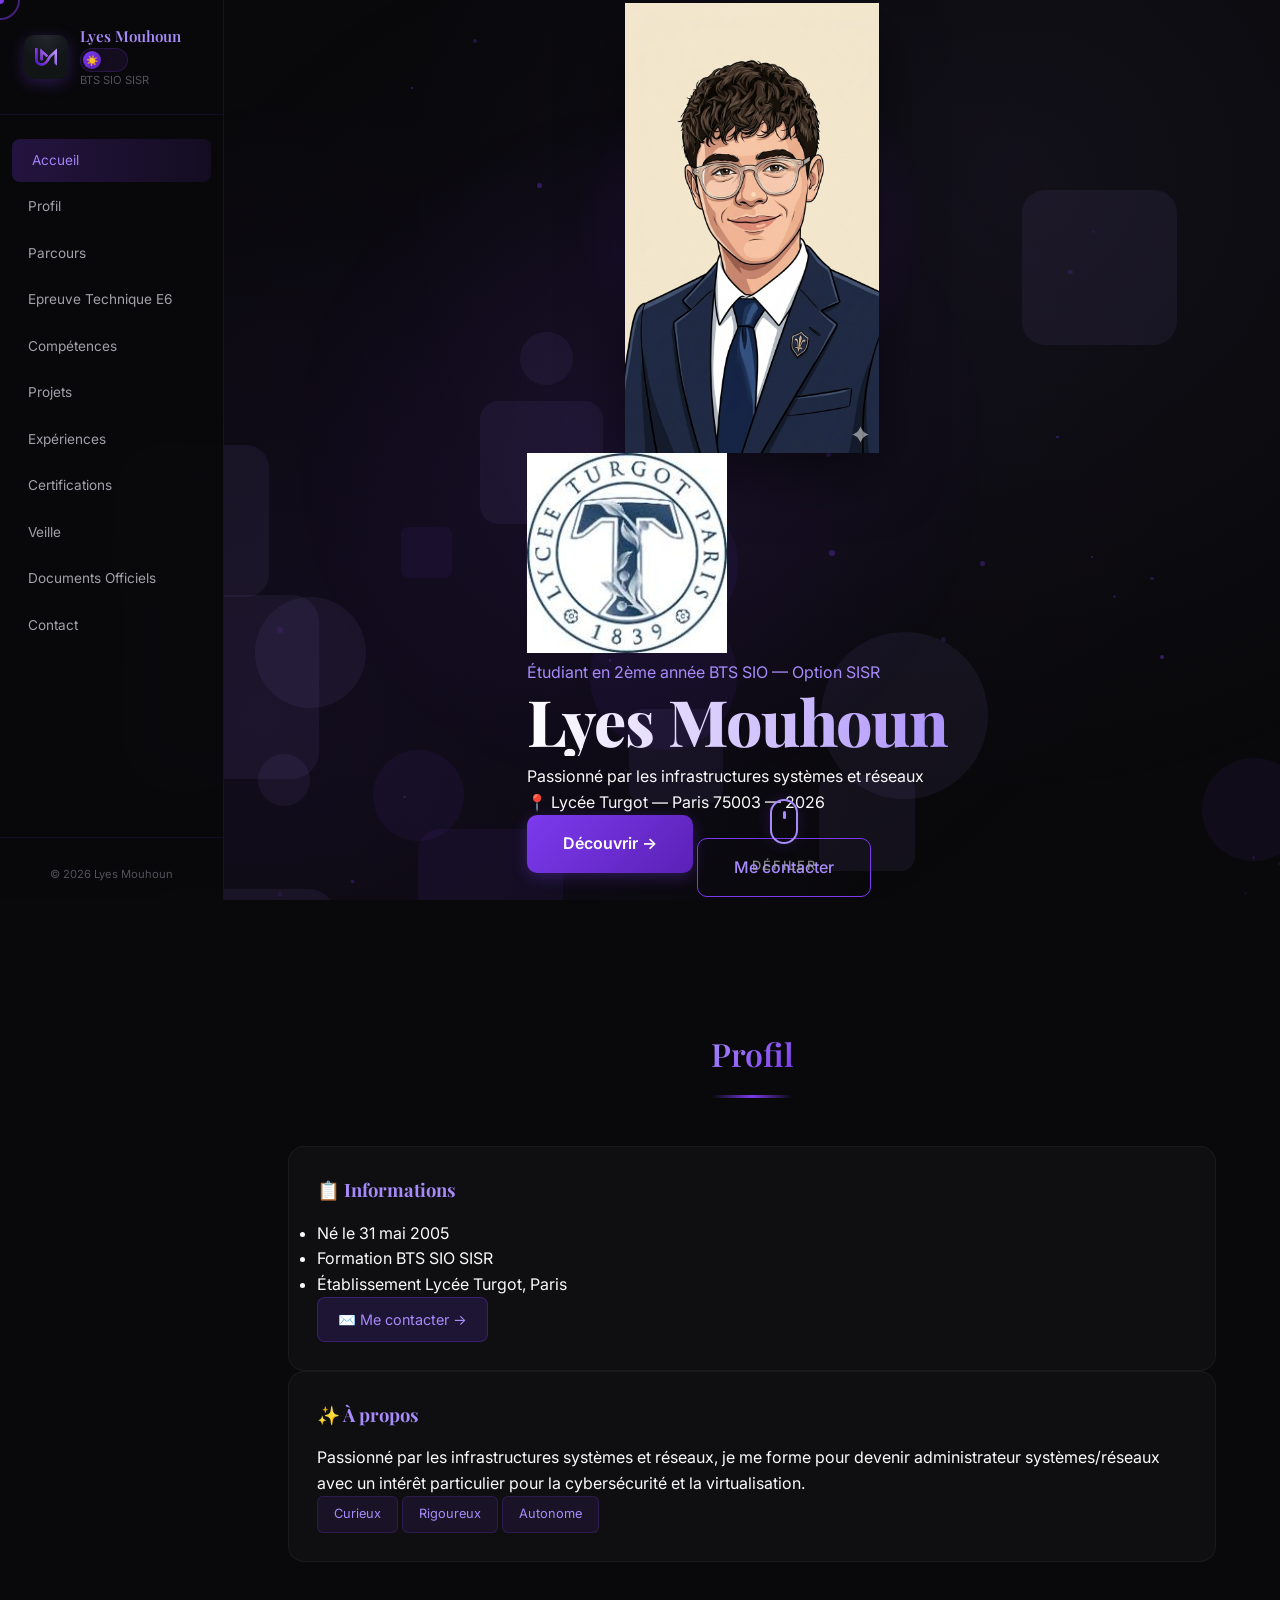
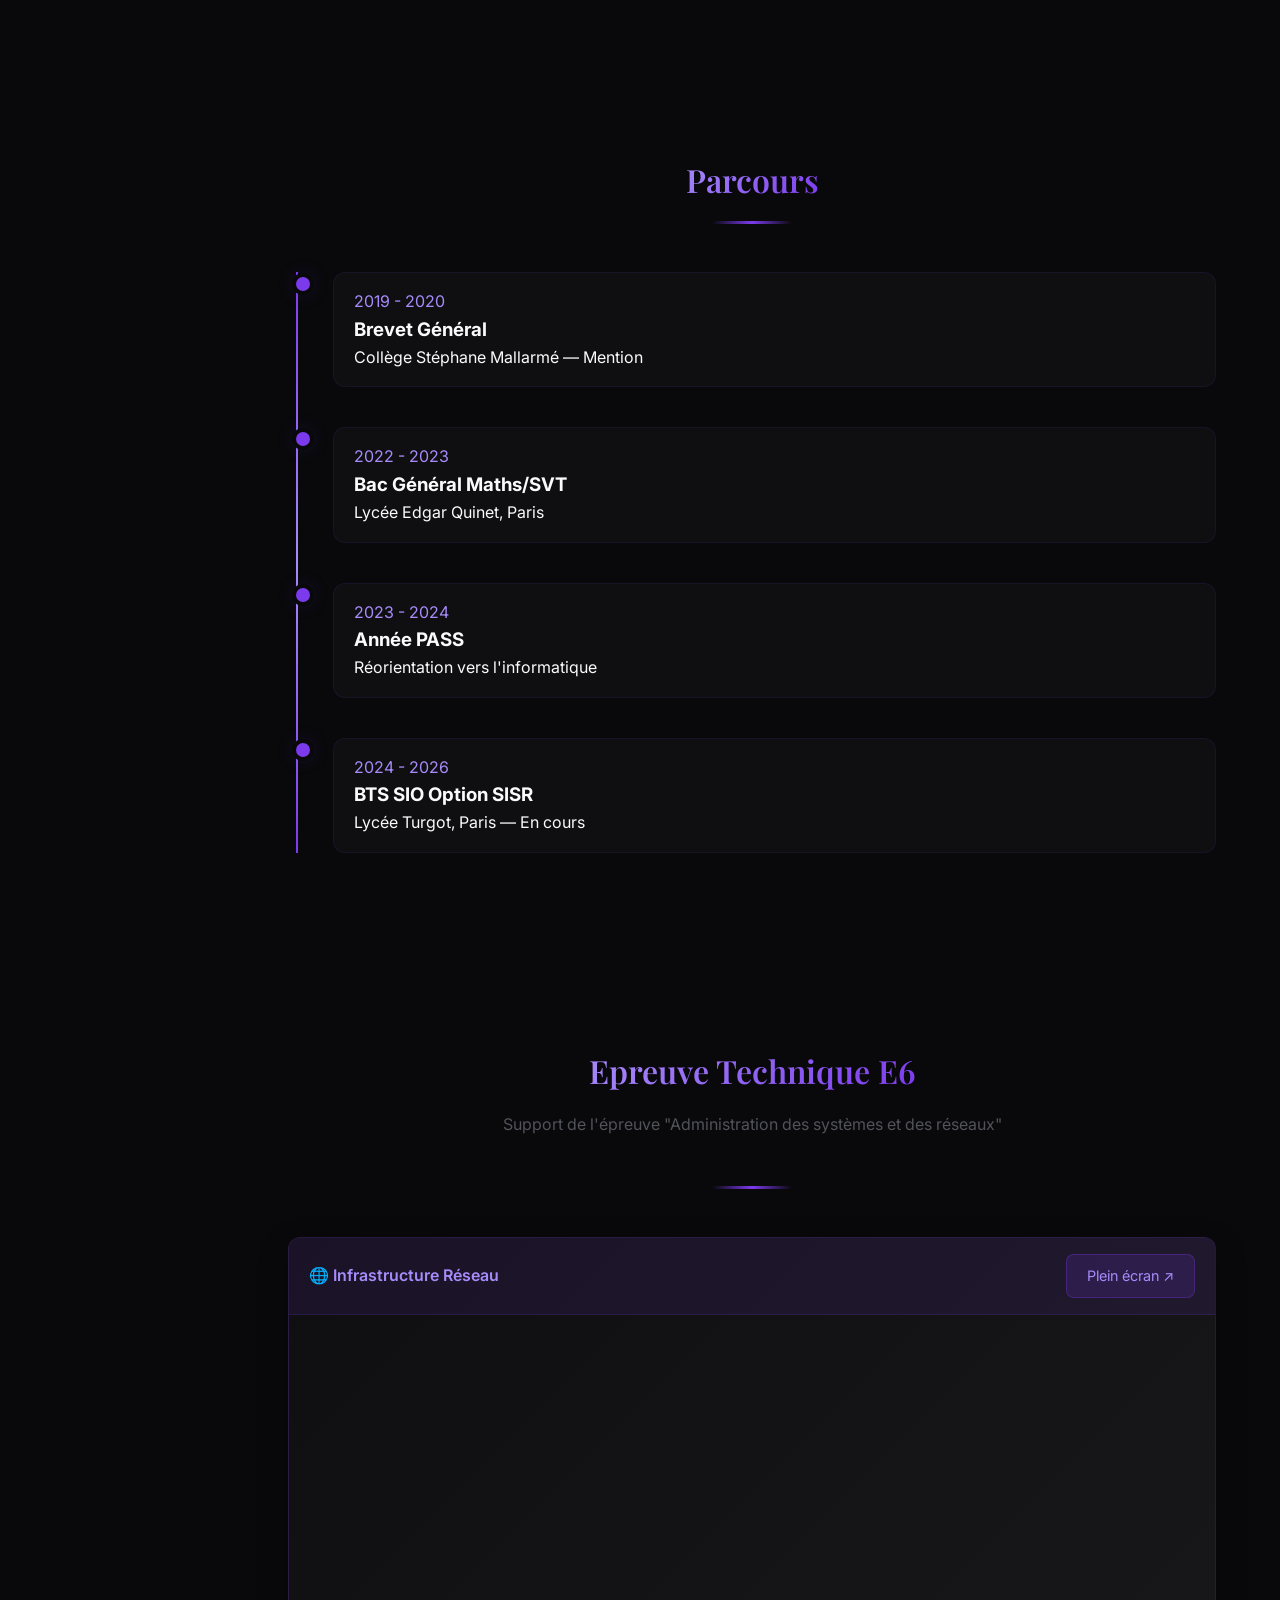
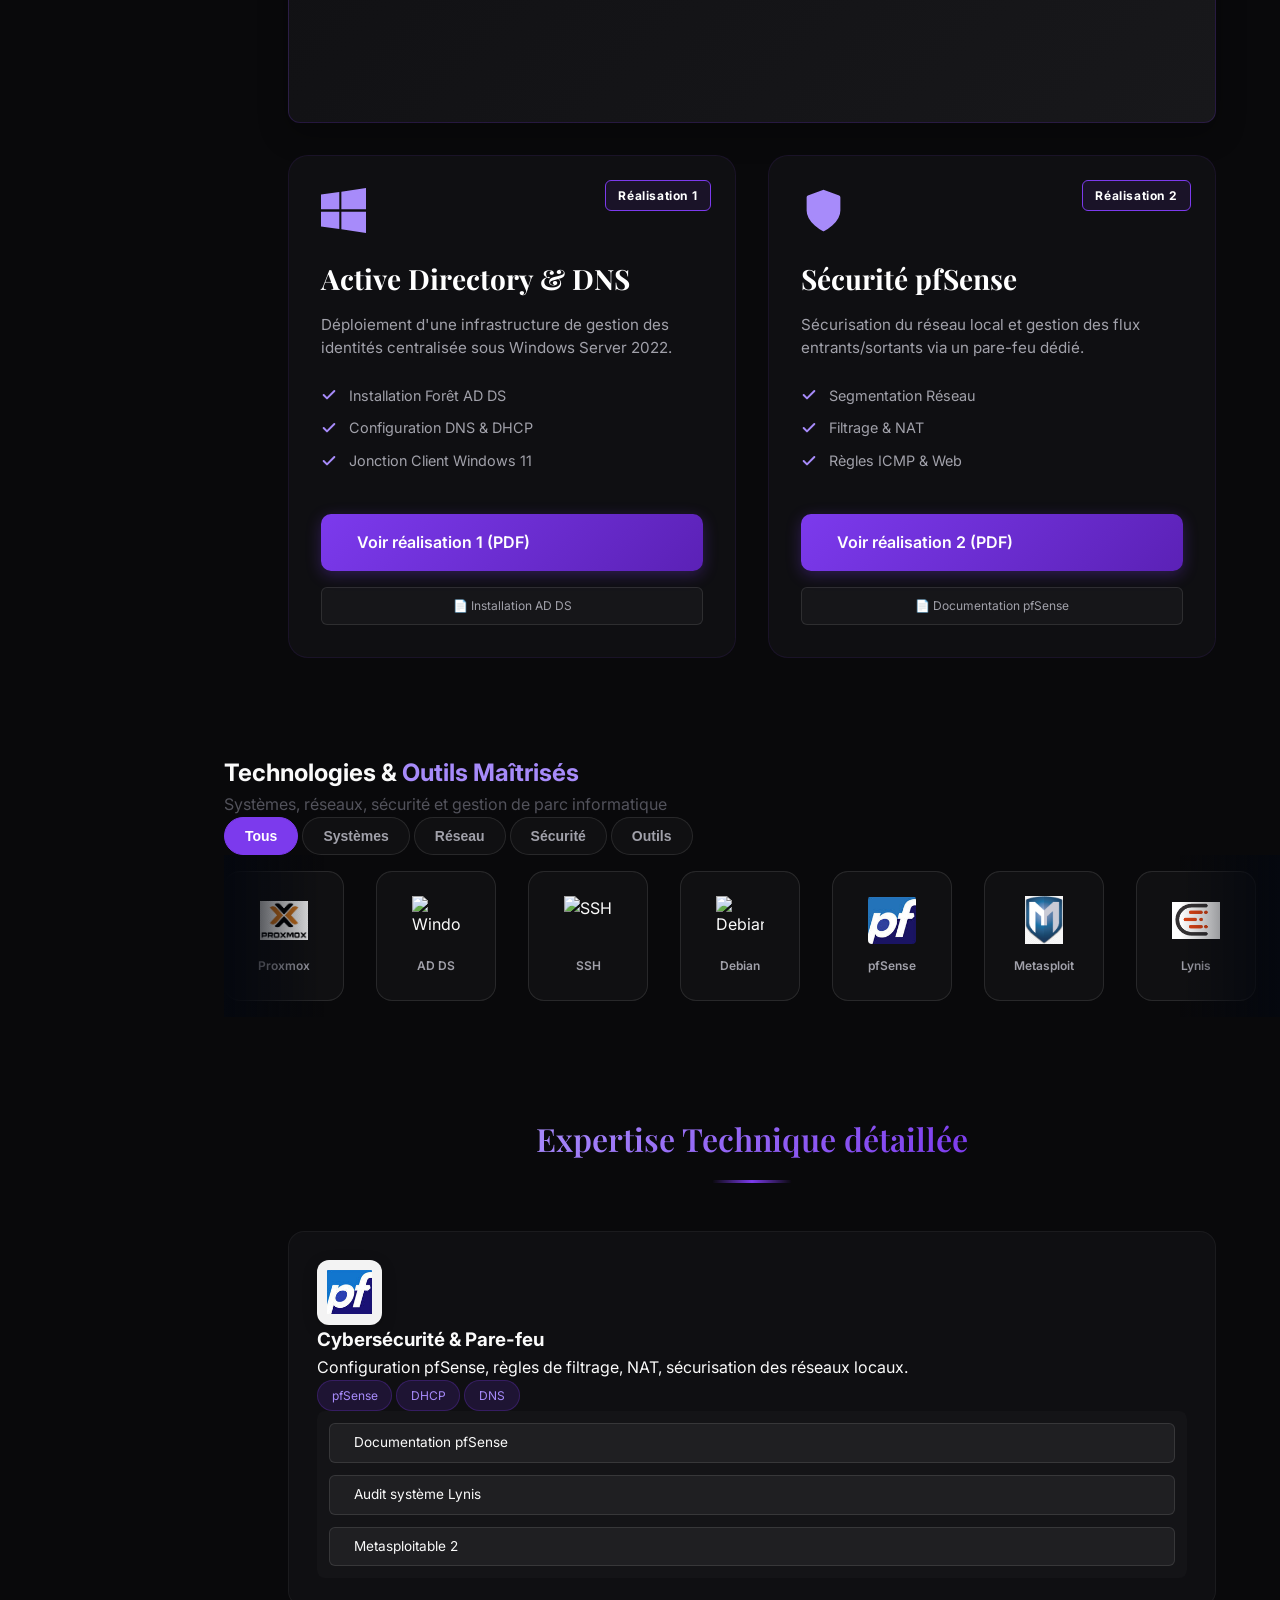
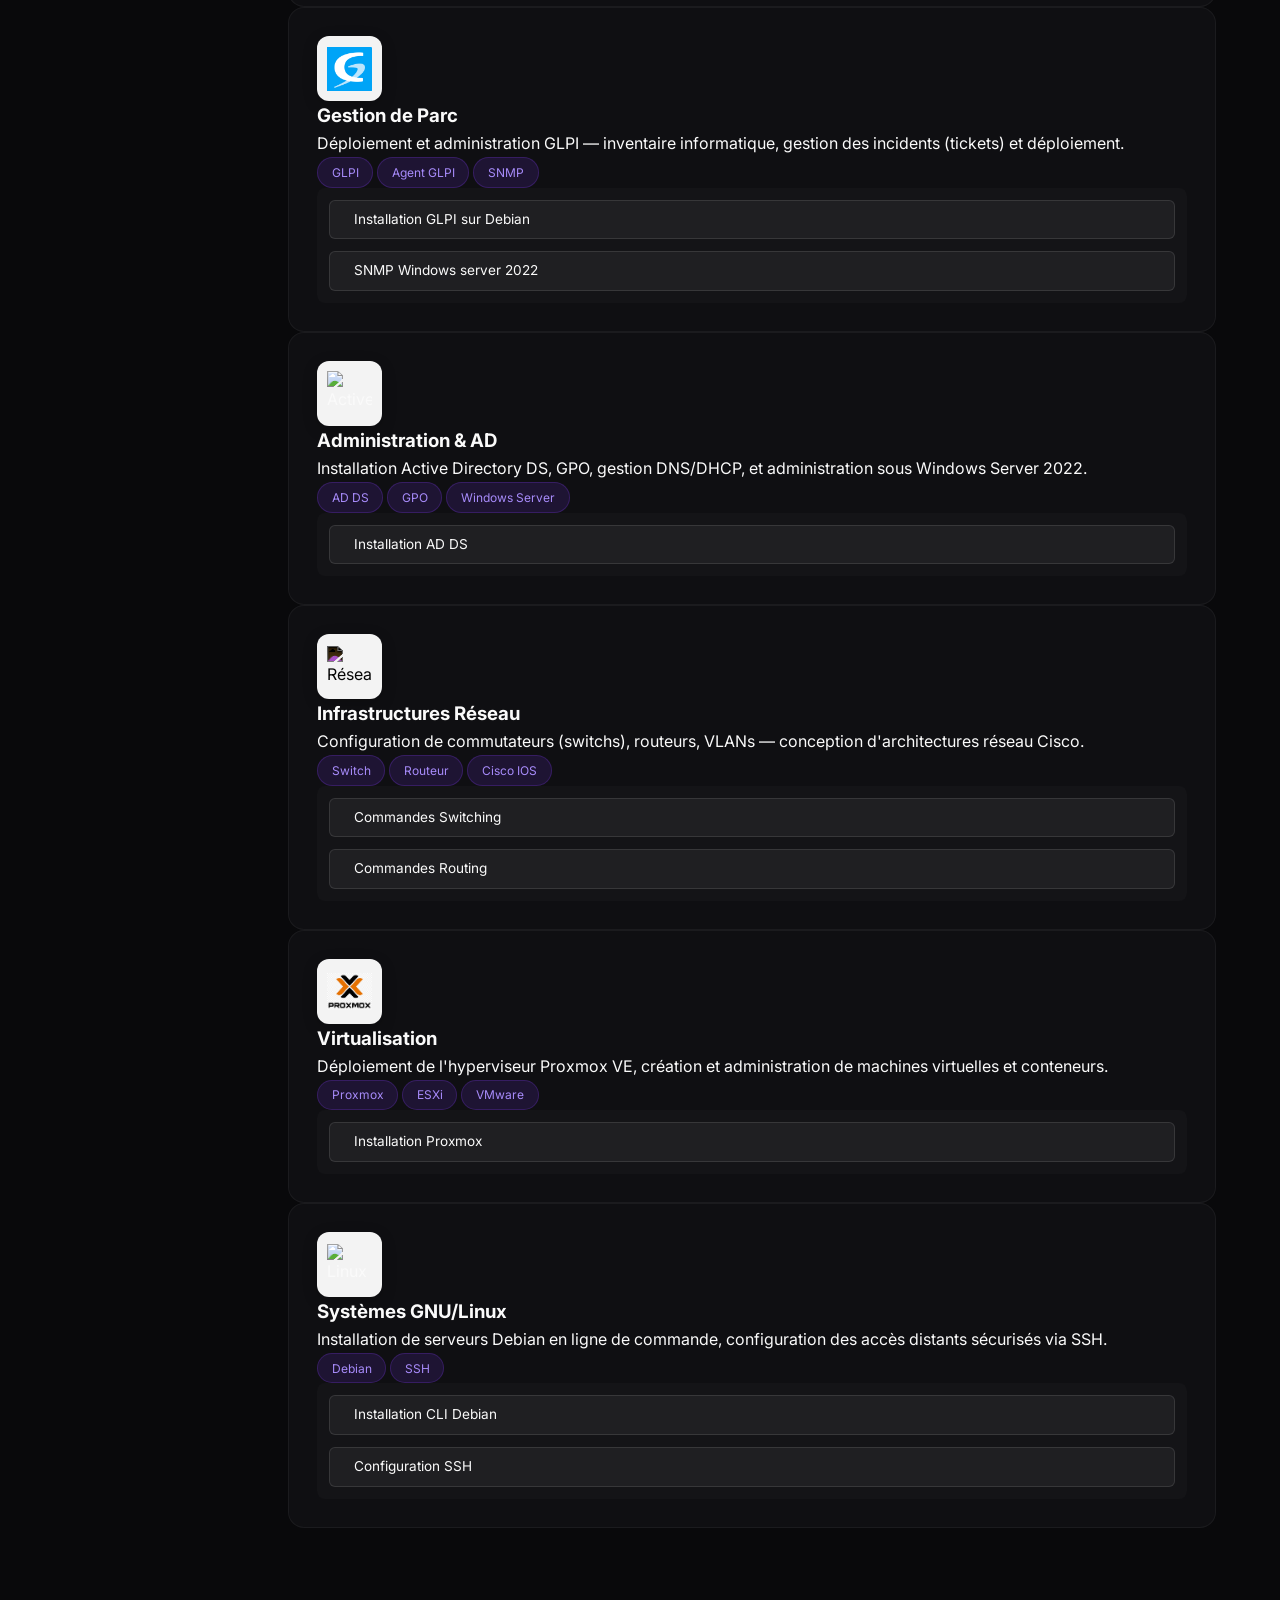
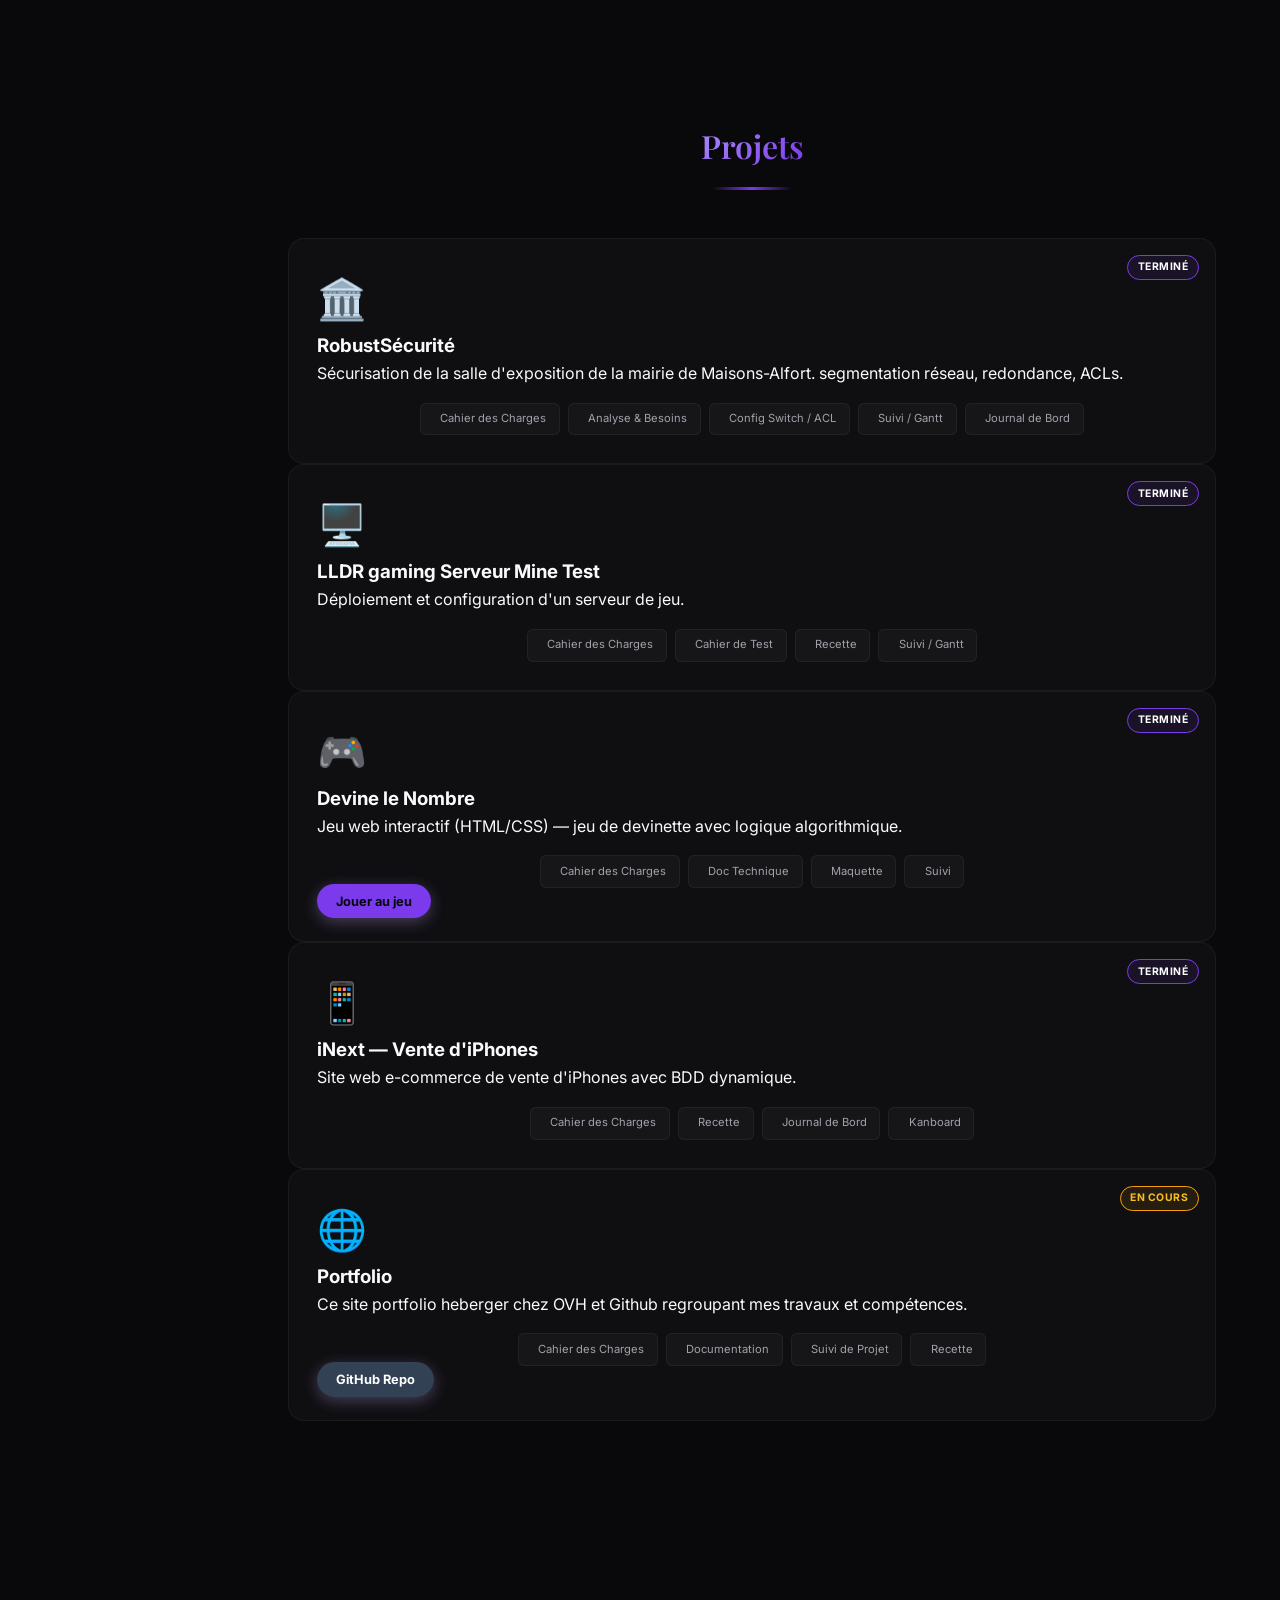
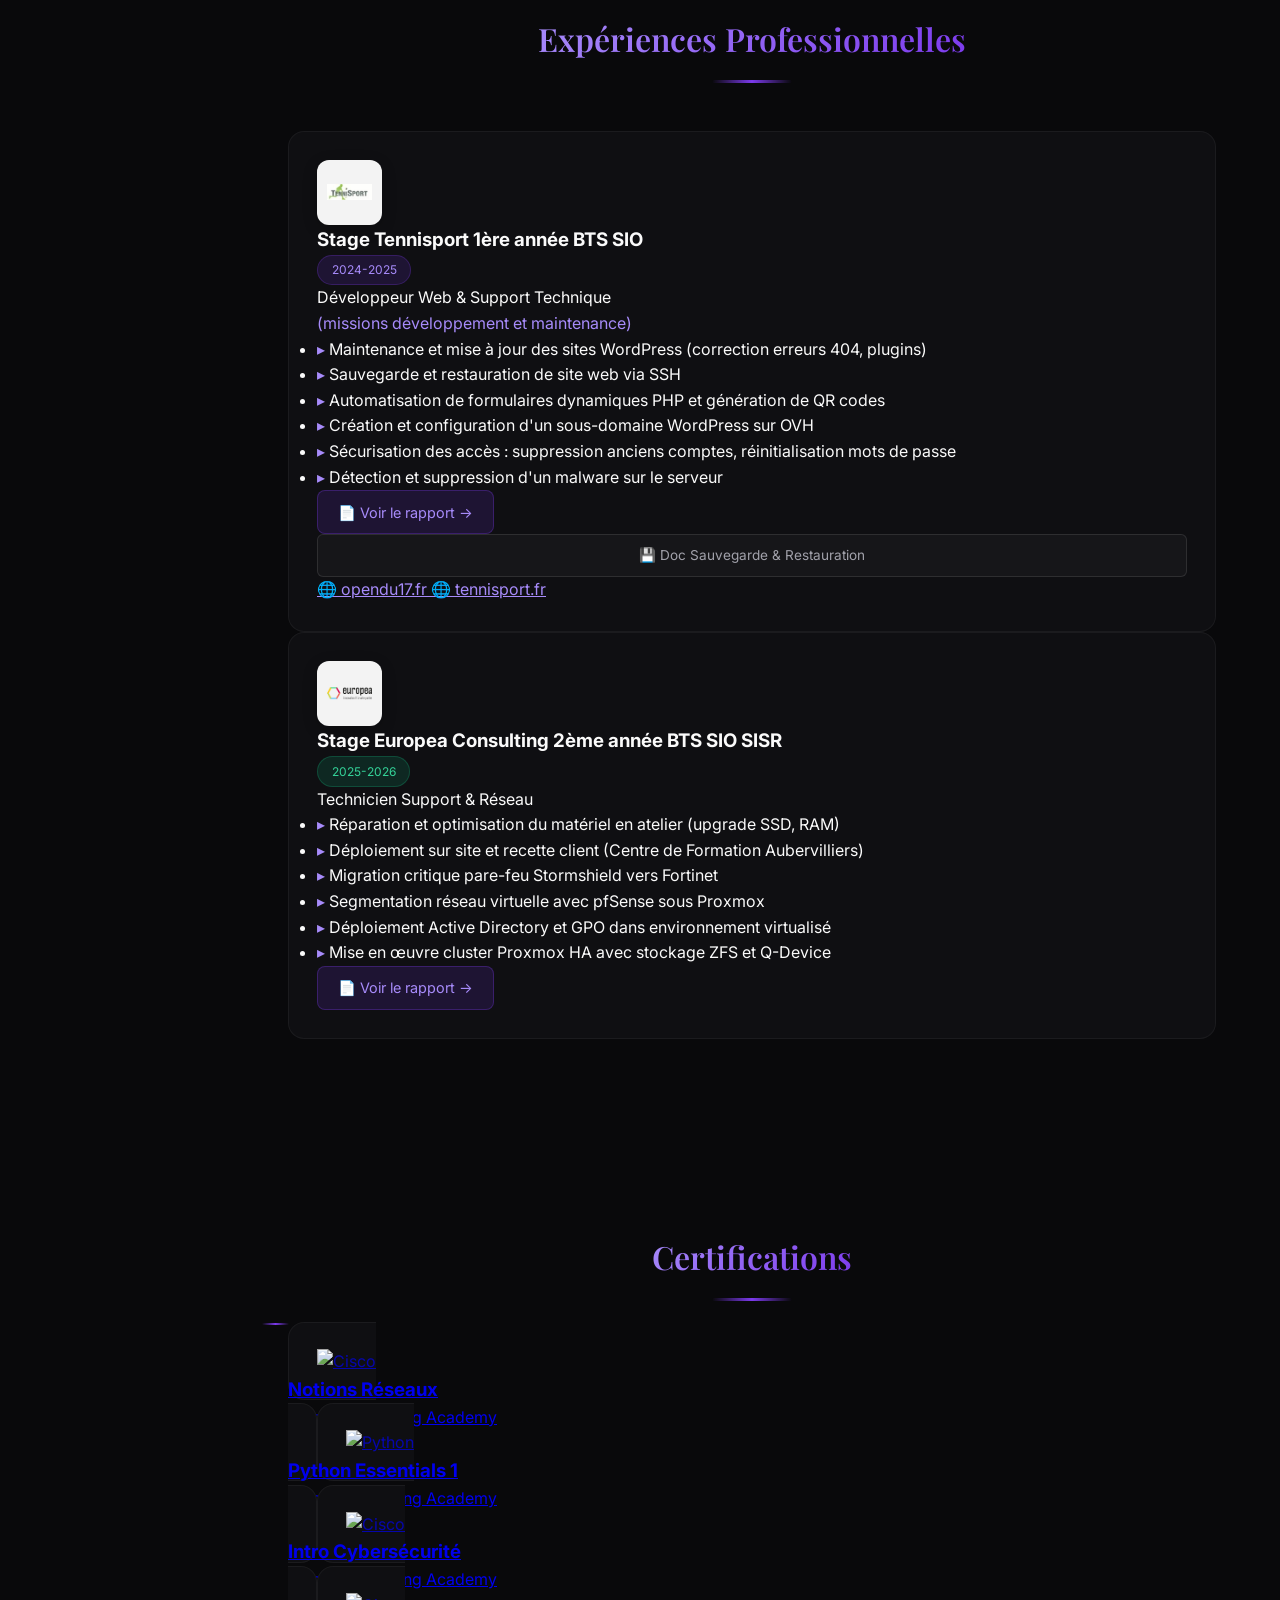
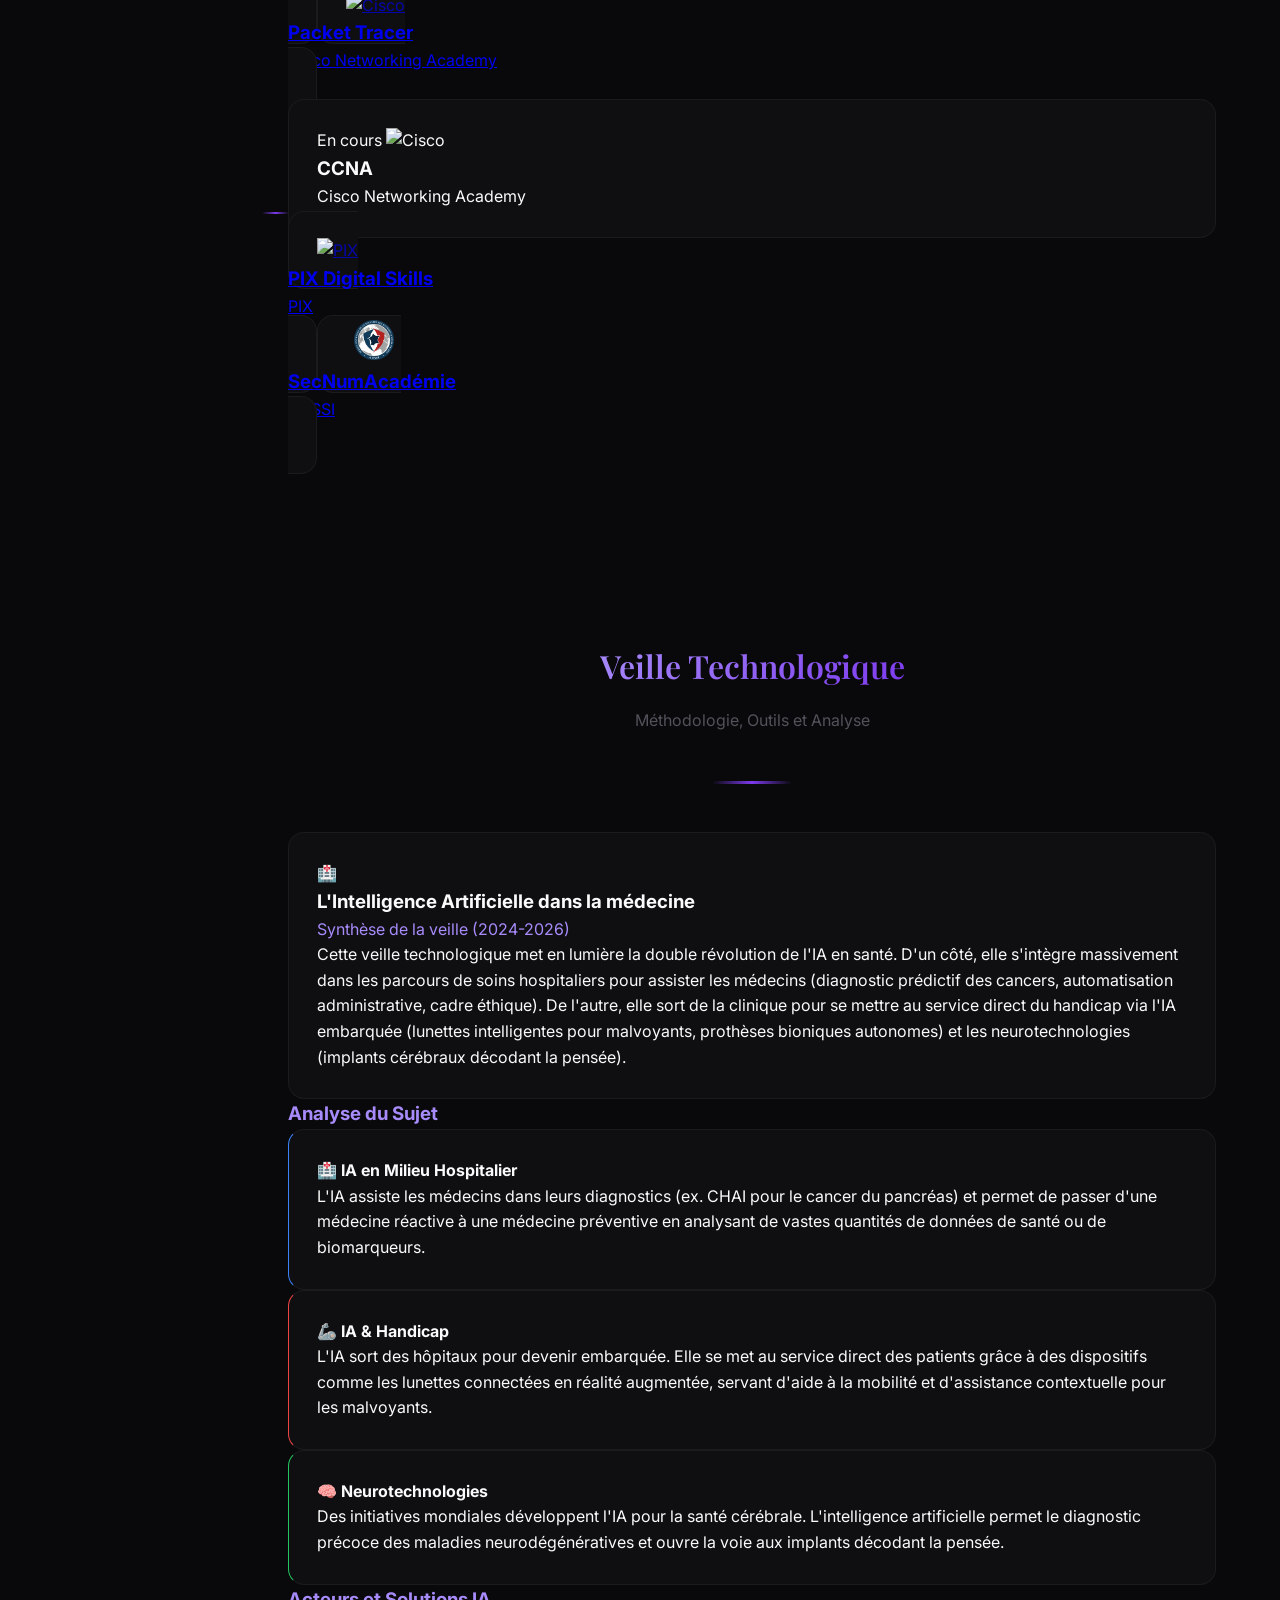
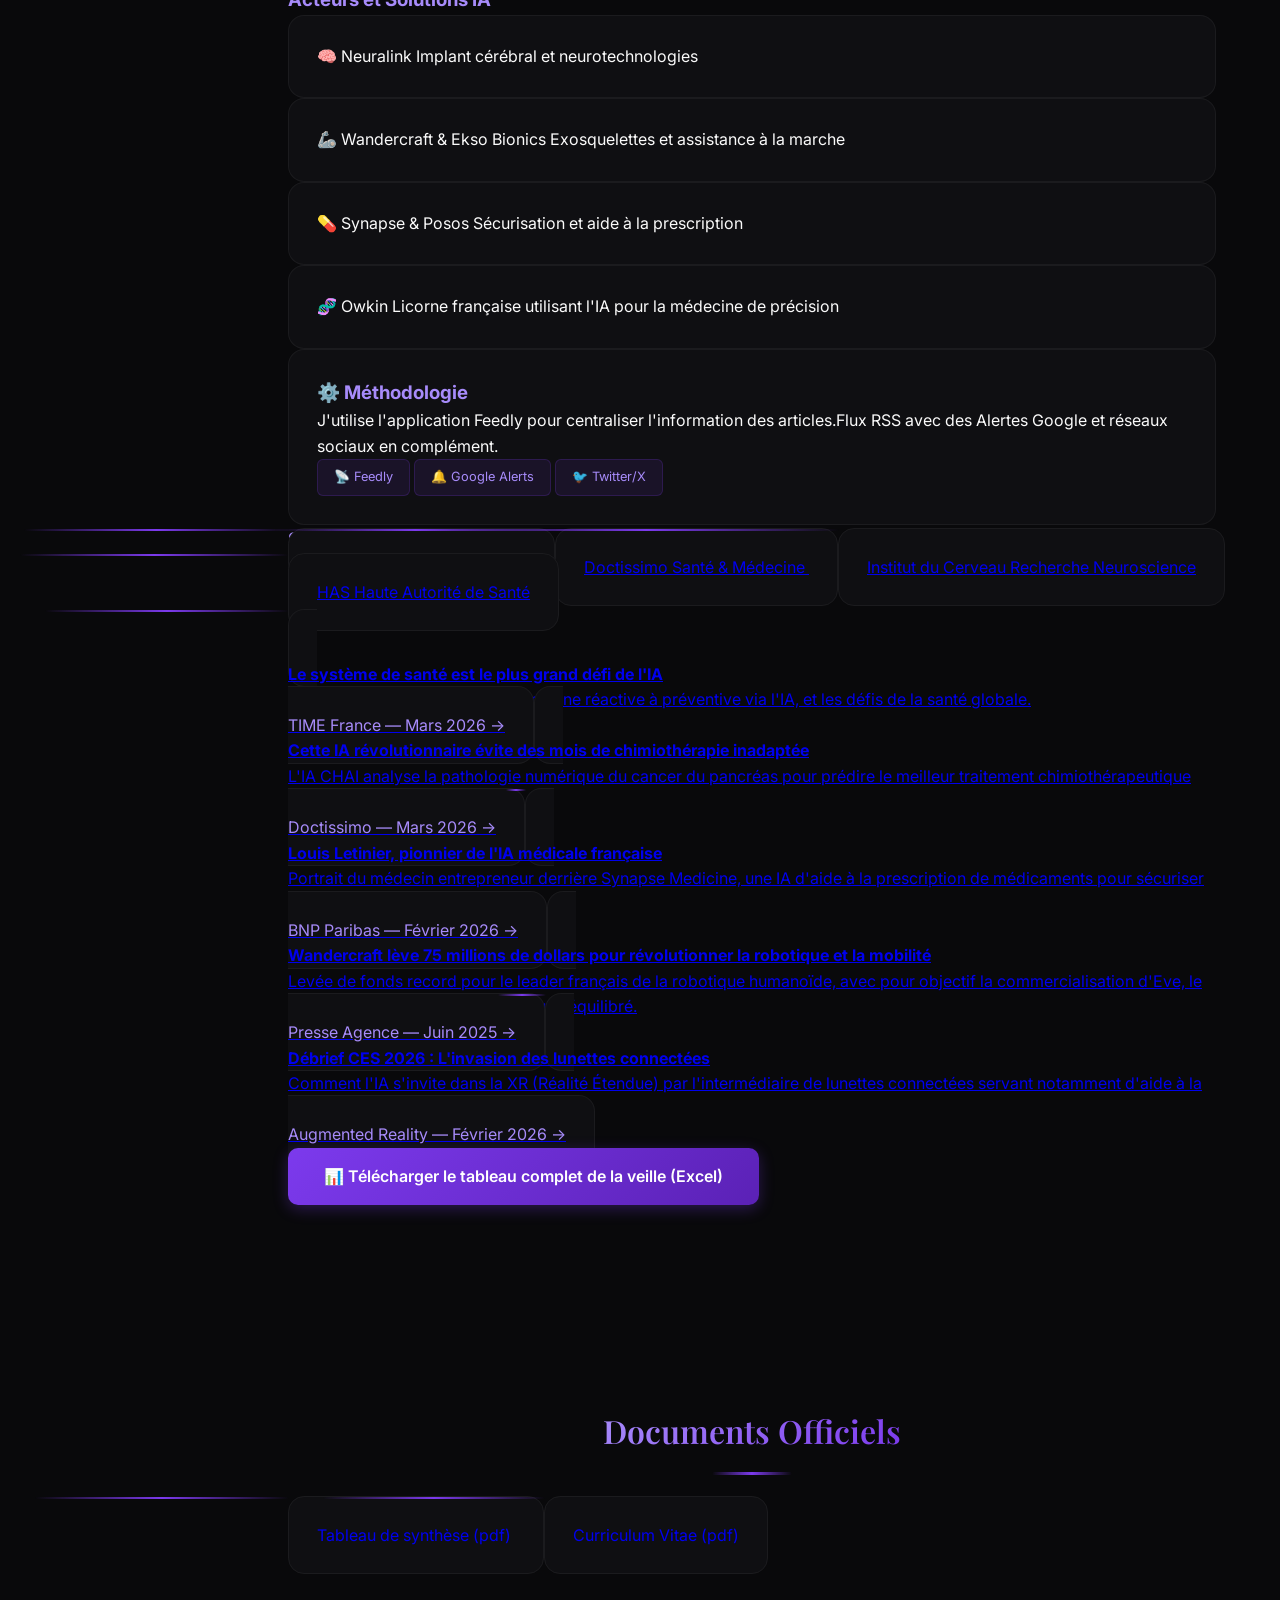
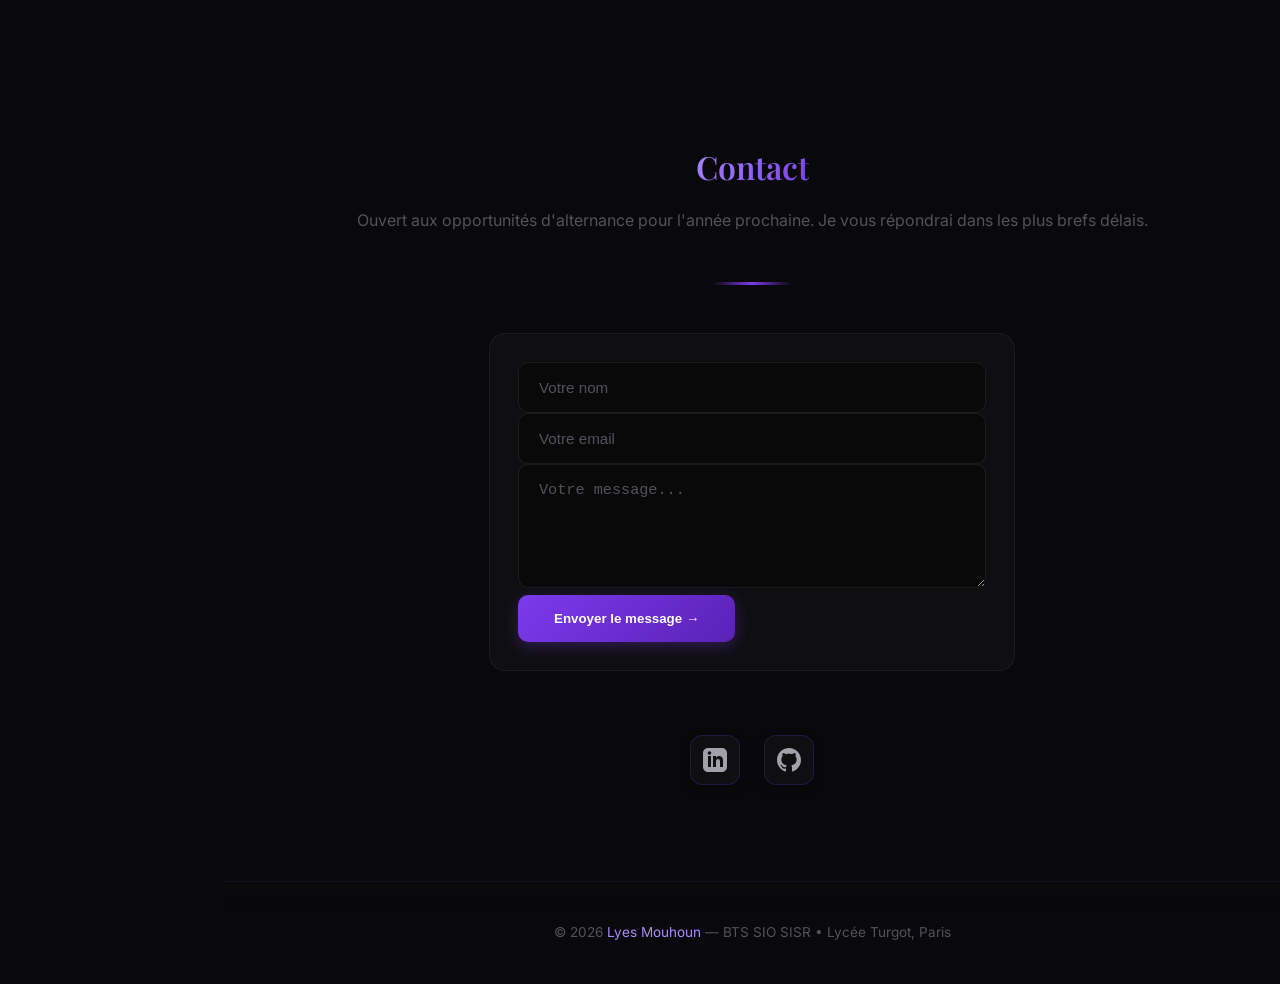
==== index.html @ 15d32968 "Ajout des liens PDF spécifiques (AD DS et pfSense) dans la section E6" ====
<!DOCTYPE html>
<html lang="fr">

<head>
  <meta charset="UTF-8">
  <meta name="viewport" content="width=device-width, initial-scale=1.0">
  <title>Lyes Mouhoun — Portfolio BTS SIO SISR 2026</title>
  <meta name="description" content="Portfolio de Lyes Mouhoun - Étudiant BTS SIO option SISR">
  <link href="https://cdn.jsdelivr.net/npm/tailwindcss@2.2.19/dist/tailwind.min.css" rel="stylesheet">
  <link href="https://unpkg.com/aos@2.3.1/dist/aos.css" rel="stylesheet">
  <link
    href="https://fonts.googleapis.com/css2?family=Playfair+Display:wght@400;500;600;700&family=Inter:wght@300;400;500;600&display=swap"
    rel="stylesheet">
  <link rel="stylesheet" href="style.css?v=3">
</head>

<body class="bg-dark text-gray-200">

  <!-- Background gradient -->
  <div class="bg-grid"></div>

  <!-- Interactive Gaming Canvas Background (Light Mode Only) -->
  <canvas id="gaming-canvas" class="gaming-canvas"></canvas>

  <!-- Parallax Floating Shapes -->
  <div id="parallaxContainer" class="parallax-shapes"></div>

  <!-- Theme Transition Layer -->
  <div id="themeTransition" class="theme-transition-overlay"></div>

  <!-- Custom Cursor & Flashlight -->
  <div class="cursor-dot"></div>
  <div class="cursor-outline"></div>
  <div class="flashlight"></div>

  <!-- Sidebar -->
  <aside class="sidebar">
    <div class="sidebar-header">
      <img src="logo/sidebar_logo_1772817530076.png" alt="LM Logo" class="sidebar-logo-img">
      <div>
        <div class="flex items-center justify-between gap-4 mb-2">
          <p class="sidebar-name">Lyes Mouhoun</p>
          <button id="themeToggle" class="theme-switch" aria-label="Changer de thème">
            <div class="switch-track">
              <div class="switch-knob">
                <span class="icon-sun">☀️</span>
                <span class="icon-moon">🌙</span>
              </div>
            </div>
          </button>
        </div>
        <p class="sidebar-subtitle">BTS SIO SISR</p>
      </div>
    </div>

    <nav class="sidebar-nav">
      <a href="#accueil" class="nav-link">Accueil</a>
      <a href="#profil" class="nav-link">Profil</a>
      <a href="#parcours" class="nav-link">Parcours</a>
      <a href="#e6" class="nav-link">Epreuve Technique E6</a>
      <a href="#competences" class="nav-link">Compétences</a>
      <a href="#projets" class="nav-link">Projets</a>
      <a href="#experiences" class="nav-link">Expériences</a>
      <a href="#certifications" class="nav-link">Certifications</a>
      <a href="#veille" class="nav-link">Veille</a>
      <a href="#documents-officiels" class="nav-link">Documents Officiels</a>
      <a href="#contact" class="nav-link">Contact</a>
    </nav>

    <div class="sidebar-footer">
      <p style="margin-top: 0.75rem;">© 2026 Lyes Mouhoun</p>
    </div>
  </aside>

  <!-- Main Content -->
  <main class="main-content">

    <!-- Accueil -->
    <section id="accueil" class="hero-section">
      <div class="max-w-6xl mx-auto flex flex-col md:flex-row items-center justify-between gap-12 px-6">
        <!-- Left: Image -->
        <div class="hero-image-container order-2 md:order-1" data-aos="fade-right">
          <div class="profile-glow"></div>
          <img src="logo/moi image présentation.png" alt="Lyes Mouhoun" class="profile-img">
        </div>

        <!-- Right: Text Content -->
        <div class="hero-content text-center md:text-left md:flex-1 order-1 md:order-2" data-aos="fade-left">
          <div class="flex items-center justify-center md:justify-start gap-3 mb-6 hero-subtitle">
            <img src="logo/lycéee turgot.jpeg" alt="Logo Lycée Turgot"
              class="h-12 w-12 object-contain rounded-lg shadow-lg">
            <p class="text-accent text-sm tracking-widest font-semibold uppercase">Étudiant en 2ème année BTS SIO —
              Option SISR</p>
          </div>
          <h1 class="hero-title text-5xl md:text-7xl mb-4">Lyes Mouhoun</h1>
          <p class="text-xl md:text-2xl text-gray-400 mb-4 font-light leading-relaxed">Passionné par les infrastructures
            systèmes et réseaux</p>
          <div class="flex items-center justify-center md:justify-start gap-2 text-sm text-gray-500 mb-8">
            <span class="text-xl">📍</span>
            <span>Lycée Turgot — Paris 75003 — 2026</span>
          </div>
          <div class="flex gap-4 justify-center md:justify-start hero-buttons">
            <a href="#profil" class="btn-primary antigravity-glow">Découvrir →</a>
            <a href="#contact" class="btn-secondary antigravity-glow">Me contacter</a>
          </div>
        </div>
      </div>

      <!-- Indicateur de défilement -->
      <div class="scroll-indicator" data-aos="fade-up" data-aos-delay="600">
        <div class="mouse-scroll">
          <div class="mouse-wheel"></div>
        </div>
        <span class="scroll-text">Défiler</span>
      </div>
    </section>



    <!-- Profil -->
    <section id="profil" class="section" data-aos="fade-up">
      <h2 class="section-title"><span>Profil</span></h2>
      <div class="section-divider"></div>
      <div class="max-w-4xl mx-auto grid md:grid-cols-2 gap-6">
        <div class="card card-hover stagger-item">
          <h3 class="card-title">📋 Informations</h3>
          <ul class="space-y-3 text-gray-300">
            <li class="flex justify-between"><span class="text-gray-500">Né le</span> <span>31 mai 2005</span></li>
            <li class="flex justify-between"><span class="text-gray-500">Formation</span> <span>BTS SIO SISR</span></li>
            <li class="flex justify-between"><span class="text-gray-500">Établissement</span> <span>Lycée Turgot,
                Paris</span></li>
          </ul>
          <a href="#contact" class="btn-accent antigravity-glow mt-4 inline-block text-center w-full text-sm">✉️ Me
            contacter →</a>
        </div>
        <div class="card card-hover stagger-item">
          <h3 class="card-title">✨ À propos</h3>
          <p class="text-gray-300 leading-relaxed mb-4">
            Passionné par les infrastructures systèmes et réseaux, je me forme pour devenir administrateur
            systèmes/réseaux avec un intérêt particulier pour la cybersécurité et la virtualisation.
          </p>
          <div class="flex flex-wrap gap-2">
            <span class="tag">Curieux</span>
            <span class="tag">Rigoureux</span>
            <span class="tag">Autonome</span>
          </div>
        </div>
      </div>
    </section>

    <section id="parcours" class="section" data-aos="fade-up">
      <h2 class="section-title"><span>Parcours</span></h2>
      <div class="section-divider"></div>
      <div class="max-w-2xl mx-auto">
        <div class="timeline">
          <div class="timeline-item">
            <div class="timeline-dot"></div>
            <div class="timeline-content">
              <span class="text-accent text-sm font-medium">2019 - 2020</span>
              <h3 class="font-semibold text-white mt-1">Brevet Général</h3>
              <p class="text-gray-500 text-sm">Collège Stéphane Mallarmé — Mention</p>
            </div>
          </div>
          <div class="timeline-item">
            <div class="timeline-dot"></div>
            <div class="timeline-content">
              <span class="text-accent text-sm font-medium">2022 - 2023</span>
              <h3 class="font-semibold text-white mt-1">Bac Général Maths/SVT</h3>
              <p class="text-gray-500 text-sm">Lycée Edgar Quinet, Paris</p>
            </div>
          </div>
          <div class="timeline-item">
            <div class="timeline-dot"></div>
            <div class="timeline-content">
              <span class="text-accent text-sm font-medium">2023 - 2024</span>
              <h3 class="font-semibold text-white mt-1">Année PASS</h3>
              <p class="text-gray-500 text-sm">Réorientation vers l'informatique</p>
            </div>
          </div>
          <div class="timeline-item">
            <div class="timeline-dot"></div>
            <div class="timeline-content">
              <span class="text-accent text-sm font-medium">2024 - 2026</span>
              <h3 class="font-semibold text-white mt-1">BTS SIO Option SISR</h3>
              <p class="text-gray-500 text-sm">Lycée Turgot, Paris — En cours</p>
            </div>
          </div>
        </div>
      </div>
    </section>

    <!-- Epreuve Technique E6 -->
    <section id="e6" class="section" data-aos="fade-up">
      <h2 class="section-title"><span>Epreuve Technique E6</span></h2>
      <p class="section-subtitle">Support de l'épreuve "Administration des systèmes et des réseaux"</p>
      <div class="section-divider"></div>

      <div class="max-w-6xl mx-auto">
        <!-- Infrastructure Réseau - Schéma -->
        <div class="mb-10">
          <div class="pdf-container glow-border">
            <div class="pdf-header">
              <span class="pdf-title">🌐 Infrastructure Réseau</span>
              <a href="pdf/e6/infra_reseau.pdf" target="_blank" class="btn-accent text-xs">Plein écran ↗</a>
            </div>
            <iframe src="pdf/e6/infra_reseau.pdf"></iframe>
          </div>
        </div>

        <div class="e6-grid">
          <!-- Carte 1: Active Directory & DNS -->
          <div class="e6-card glow-border" data-aos="fade-up">
            <div class="realization-badge">Réalisation 1</div>
            <div class="e6-icon">
              <!-- Windows Icon -->
              <svg viewBox="0 0 24 24">
                <path
                  d="M0 3.449L9.75 2.1L9.751 11.332L0 11.332L0 3.449ZM0 12.651L9.75 12.651L9.75 21.9L0 20.551L0 12.651ZM10.865 1.944L24 0V11.332L10.865 11.332V1.944ZM10.865 12.651L24 12.651V24L10.865 22.056V12.651Z" />
              </svg>
            </div>
            <h3 class="e6-card-title">Active Directory & DNS</h3>
            <p class="e6-card-desc">Déploiement d'une infrastructure de gestion des identités centralisée sous Windows
              Server 2022.</p>

            <ul class="check-list">
              <li>
                <svg viewBox="0 0 24 24" fill="none" stroke="currentColor" stroke-width="3" stroke-linecap="round"
                  stroke-linejoin="round">
                  <polyline points="20 6 9 17 4 12"></polyline>
                </svg>
                Installation Forêt AD DS
              </li>
              <li>
                <svg viewBox="0 0 24 24" fill="none" stroke="currentColor" stroke-width="3" stroke-linecap="round"
                  stroke-linejoin="round">
                  <polyline points="20 6 9 17 4 12"></polyline>
                </svg>
                Configuration DNS & DHCP
              </li>
              <li>
                <svg viewBox="0 0 24 24" fill="none" stroke="currentColor" stroke-width="3" stroke-linecap="round"
                  stroke-linejoin="round">
                  <polyline points="20 6 9 17 4 12"></polyline>
                </svg>
                Jonction Client Windows 11
              </li>
            </ul>

            <div class="e6-card-footer flex flex-col gap-2">
              <a href="pdf/e6/situation_pro_1.pdf" target="_blank" class="btn-primary w-full text-center">Voir réalisation 1 (PDF)</a>
              <a href="pdf/doc_technique/Documentation-Installation Active Directory (AD DS) Windows Server 2022.pdf" target="_blank" class="btn-doc w-full text-center text-xs">📄 Installation AD DS</a>
            </div>
          </div>

          <!-- Carte 2: Sécurité pfSense -->
          <div class="e6-card glow-border" data-aos="fade-up" data-aos-delay="200">
            <div class="realization-badge">Réalisation 2</div>
            <div class="e6-icon">
              <!-- Shield Icon -->
              <svg viewBox="0 0 24 24" fill="none" stroke="currentColor" stroke-width="2" stroke-linecap="round"
                stroke-linejoin="round">
                <path d="M12 22s8-4 8-10V5l-8-3-8 3v7c0 6 8 10 8 10z"></path>
              </svg>
            </div>
            <h3 class="e6-card-title">Sécurité pfSense</h3>
            <p class="e6-card-desc">Sécurisation du réseau local et gestion des flux entrants/sortants via un pare-feu
              dédié.</p>

            <ul class="check-list">
              <li>
                <svg viewBox="0 0 24 24" fill="none" stroke="currentColor" stroke-width="3" stroke-linecap="round"
                  stroke-linejoin="round">
                  <polyline points="20 6 9 17 4 12"></polyline>
                </svg>
                Segmentation Réseau
              </li>
              <li>
                <svg viewBox="0 0 24 24" fill="none" stroke="currentColor" stroke-width="3" stroke-linecap="round"
                  stroke-linejoin="round">
                  <polyline points="20 6 9 17 4 12"></polyline>
                </svg>
                Filtrage & NAT
              </li>
              <li>
                <svg viewBox="0 0 24 24" fill="none" stroke="currentColor" stroke-width="3" stroke-linecap="round"
                  stroke-linejoin="round">
                  <polyline points="20 6 9 17 4 12"></polyline>
                </svg>
                Règles ICMP & Web
              </li>
            </ul>

            <div class="e6-card-footer flex flex-col gap-2">
              <a href="pdf/e6/situation_pro_2.pdf" target="_blank" class="btn-primary w-full text-center">Voir réalisation 2 (PDF)</a>
              <a href="pdf/doc_technique/pfsense.pdf" target="_blank" class="btn-doc w-full text-center text-xs">📄 Documentation pfSense</a>
            </div>
          </div>
        </div>
      </div>
    </section>

    <!-- TECHNOLOGIES MAÎTRISÉES -->
    <section id="technologies" class="py-16 bg-black/30">
      <div class="container mx-auto px-6">
        <div class="text-center mb-8" data-aos="fade-up">
          <h2 class="text-3xl font-bold mb-2">Technologies & <span class="text-accent">Outils Maîtrisés</span></h2>
          <p class="text-muted text-sm" style="color: var(--text-muted);">Systèmes, réseaux, sécurité et gestion de parc
            informatique</p>
        </div>

        <!-- Boutons de filtre -->
        <div class="flex flex-wrap justify-center gap-3 mb-10" data-aos="fade-up">
          <button onclick="filterTech('all')" class="tech-filter active" data-filter="all">
            <i class="fas fa-th-large mr-2"></i>Tous
          </button>
          <button onclick="filterTech('système')" class="tech-filter" data-filter="système">
            <i class="fas fa-server mr-2"></i>Systèmes
          </button>
          <button onclick="filterTech('réseau')" class="tech-filter" data-filter="réseau">
            <i class="fas fa-network-wired mr-2"></i>Réseau
          </button>
          <button onclick="filterTech('sécurité')" class="tech-filter" data-filter="sécurité">
            <i class="fas fa-shield-alt mr-2"></i>Sécurité
          </button>
          <button onclick="filterTech('outil')" class="tech-filter" data-filter="outil">
            <i class="fas fa-tools mr-2"></i>Outils
          </button>
        </div>

        <div class="tech-slider" data-aos="fade-up">
          <div class="tech-track">
            <!-- Set 1 -->
            <div class="tech-icon" data-category="système">
              <img src="logo/logo proxmox.png" alt="Proxmox">
              <span>Proxmox</span>
            </div>
            <div class="tech-icon" data-category="système">
              <img src="https://cdn.jsdelivr.net/gh/devicons/devicon/icons/windows8/windows8-original.svg"
                alt="Windows">
              <span>AD DS</span>
            </div>
            <div class="tech-icon" data-category="outil">
              <img src="https://cdn.jsdelivr.net/gh/devicons/devicon/icons/ssh/ssh-original.svg" alt="SSH">
              <span>SSH</span>
            </div>
            <div class="tech-icon" data-category="système">
              <img src="https://cdn.jsdelivr.net/gh/devicons/devicon/icons/debian/debian-original.svg" alt="Debian">
              <span>Debian</span>
            </div>
            <div class="tech-icon" data-category="sécurité">
              <img src="logo/pfsense logo.png" alt="pfSense"
                style="width: 48px; height: 48px; object-fit: contain; border-radius: 4px;">
              <span>pfSense</span>
            </div>
            <div class="tech-icon" data-category="outil sécurité">
              <img src="logo/metasploit 2 logo.png" alt="Metasploit" style="object-fit: contain;">
              <span>Metasploit</span>
            </div>
            <div class="tech-icon" data-category="sécurité">
              <img src="logo/logo lynis.png" alt="Lynis" style="object-fit: contain;">
              <span>Lynis</span>
            </div>
            <div class="tech-icon" data-category="outil">
              <img src="logo/logo glpi.png" alt="GLPI" style="object-fit: contain;">
              <span>GLPI</span>
            </div>
            <div class="tech-icon" data-category="réseau">
              <img src="logo/logo cisco.png" alt="Cisco Switching" style="object-fit: contain;">
              <span>Cisco Switching</span>
            </div>
            <div class="tech-icon" data-category="réseau">
              <img src="logo/logo cisco.png" alt="Cisco Routing" style="object-fit: contain;">
              <span>Cisco Routing</span>
            </div>
            <div class="tech-icon" data-category="outil">
              <img src="https://cdn.jsdelivr.net/gh/devicons/devicon/icons/git/git-original.svg" alt="Git">
              <span>Git</span>
            </div>
            <div class="tech-icon" data-category="outil">
              <img src="https://cdn.jsdelivr.net/gh/devicons/devicon/icons/vscode/vscode-original.svg" alt="VS Code">
              <span>VS Code</span>
            </div>
            <div class="tech-icon" data-category="système">
              <img src="https://upload.wikimedia.org/wikipedia/commons/9/9a/Vmware.svg" alt="VMware">
              <span>VMware</span>
            </div>
            <div class="tech-icon" data-category="système">
              <img src="logo/logo proxmox.png" alt="ESXi" style="filter: grayscale(100%);">
              <span>ESXi</span>
            </div>
            <div class="tech-icon" data-category="système">
              <img src="https://cdn.jsdelivr.net/gh/devicons/devicon/icons/oracle/oracle-original.svg" alt="VirtualBox">
              <span>VirtualBox</span>
            </div>
            <div class="tech-icon" data-category="réseau">
              <img src="https://cdn.jsdelivr.net/gh/devicons/devicon@latest/icons/wireshark/wireshark-original.svg"
                alt="Wireshark">
              <span>Wireshark</span>
            </div>
            <div class="tech-icon" data-category="système">
              <img src="https://cdn.jsdelivr.net/gh/devicons/devicon/icons/ubuntu/ubuntu-plain.svg" alt="Ubuntu">
              <span>Ubuntu</span>
            </div>
            <div class="tech-icon" data-category="outil">
              <img src="https://cdn.jsdelivr.net/gh/devicons/devicon/icons/powershell/powershell-original.svg"
                alt="PowerShell">
              <span>PowerShell</span>
            </div>
            <div class="tech-icon" data-category="réseau">
              <img src="https://cdn.jsdelivr.net/gh/devicons/devicon/icons/apache/apache-original.svg" alt="Apache">
              <span>Apache</span>
            </div>
            <div class="tech-icon" data-category="outil">
              <img src="https://cdn.jsdelivr.net/gh/devicons/devicon/icons/mysql/mysql-original.svg" alt="MySQL"
                style="width: 48px; height: 48px;">
              <span>MySQL</span>
            </div>

            <!-- Set 2 -->
            <div class="tech-icon" data-category="système">
              <img src="logo/logo proxmox.png" alt="Proxmox">
              <span>Proxmox</span>
            </div>
            <div class="tech-icon" data-category="système">
              <img src="https://cdn.jsdelivr.net/gh/devicons/devicon/icons/windows8/windows8-original.svg"
                alt="Windows">
              <span>AD DS</span>
            </div>
            <div class="tech-icon" data-category="outil">
              <img src="https://cdn.jsdelivr.net/gh/devicons/devicon/icons/ssh/ssh-original.svg" alt="SSH">
              <span>SSH</span>
            </div>
            <div class="tech-icon" data-category="système">
              <img src="https://cdn.jsdelivr.net/gh/devicons/devicon/icons/debian/debian-original.svg" alt="Debian">
              <span>Debian</span>
            </div>
            <div class="tech-icon" data-category="sécurité">
              <img src="logo/pfsense logo.png" alt="pfSense"
                style="width: 48px; height: 48px; object-fit: contain; border-radius: 4px;">
              <span>pfSense</span>
            </div>
            <div class="tech-icon" data-category="outil sécurité">
              <img src="logo/metasploit 2 logo.png" alt="Metasploit" style="object-fit: contain;">
              <span>Metasploit</span>
            </div>
            <div class="tech-icon" data-category="sécurité">
              <img src="logo/logo lynis.png" alt="Lynis" style="object-fit: contain;">
              <span>Lynis</span>
            </div>
            <div class="tech-icon" data-category="outil">
              <img src="logo/logo glpi.png" alt="GLPI" style="object-fit: contain;">
              <span>GLPI</span>
            </div>
            <div class="tech-icon" data-category="réseau">
              <img src="logo/logo cisco.png" alt="Cisco Switching" style="object-fit: contain;">
              <span>Cisco Switching</span>
            </div>
            <div class="tech-icon" data-category="réseau">
              <img src="logo/logo cisco.png" alt="Cisco Routing" style="object-fit: contain;">
              <span>Cisco Routing</span>
            </div>
            <div class="tech-icon" data-category="outil">
              <img src="https://cdn.jsdelivr.net/gh/devicons/devicon/icons/git/git-original.svg" alt="Git">
              <span>Git</span>
            </div>
            <div class="tech-icon" data-category="outil">
              <img src="https://cdn.jsdelivr.net/gh/devicons/devicon/icons/vscode/vscode-original.svg" alt="VS Code">
              <span>VS Code</span>
            </div>
            <div class="tech-icon" data-category="système">
              <img src="https://upload.wikimedia.org/wikipedia/commons/9/9a/Vmware.svg" alt="VMware">
              <span>VMware</span>
            </div>
            <div class="tech-icon" data-category="système">
              <img src="logo/logo proxmox.png" alt="ESXi" style="filter: grayscale(100%);">
              <span>ESXi</span>
            </div>
            <div class="tech-icon" data-category="système">
              <img src="https://cdn.jsdelivr.net/gh/devicons/devicon/icons/oracle/oracle-original.svg" alt="VirtualBox">
              <span>VirtualBox</span>
            </div>
            <div class="tech-icon" data-category="réseau">
              <img src="https://cdn.jsdelivr.net/gh/devicons/devicon@latest/icons/wireshark/wireshark-original.svg"
                alt="Wireshark">
              <span>Wireshark</span>
            </div>
            <div class="tech-icon" data-category="système">
              <img src="https://cdn.jsdelivr.net/gh/devicons/devicon/icons/ubuntu/ubuntu-plain.svg" alt="Ubuntu">
              <span>Ubuntu</span>
            </div>
            <div class="tech-icon" data-category="outil">
              <img src="https://cdn.jsdelivr.net/gh/devicons/devicon/icons/powershell/powershell-original.svg"
                alt="PowerShell">
              <span>PowerShell</span>
            </div>
            <div class="tech-icon" data-category="réseau">
              <img src="https://cdn.jsdelivr.net/gh/devicons/devicon/icons/apache/apache-original.svg" alt="Apache">
              <span>Apache</span>
            </div>
            <div class="tech-icon" data-category="outil">
              <img src="https://cdn.jsdelivr.net/gh/devicons/devicon/icons/mysql/mysql-original.svg" alt="MySQL"
                style="width: 48px; height: 48px;">
              <span>MySQL</span>
            </div>

          </div>
        </div>
      </div>
    </section>

    <!-- Compétences (Les grosses cartes) -->
    <section id="competences" class="section pt-8" data-aos="fade-up">
      <h2 class="section-title"><span>Expertise Technique détaillée</span></h2>
      <div class="section-divider"></div>

      <div class="max-w-6xl mx-auto grid md:grid-cols-2 lg:grid-cols-3 gap-6">

        <!-- 1. Cybersécurité & Réseau -->
        <div id="comp-securite" class="card card-hover stagger-item" data-category="sécurité">
          <div class="flex items-center gap-4 mb-4">
            <div class="logo-container">
              <img src="logo/pfsense logo.png" alt="pfSense">
            </div>
            <h3 class="font-semibold text-white">Cybersécurité & Pare-feu</h3>
          </div>
          <p class="text-gray-400 text-sm mb-4">Configuration pfSense, règles de filtrage, NAT, sécurisation des réseaux
            locaux.</p>
          <div class="flex flex-wrap gap-2 mb-4">
            <span class="badge">pfSense</span>
            <span class="badge">DHCP</span>
            <span class="badge">DNS</span>
          </div>
          <div class="super-skill-docs">
            <a href="pdf/doc_technique/pfsense.pdf" target="_blank" class="super-skill-doc-link">
              <i class="fa-solid fa-file-pdf text-red-500 super-skill-doc-icon"></i>
              <span>Documentation pfSense</span>
            </a>
            <a href="pdf/doc_technique/documentation instalation et utilisation Lynis .pdf" target="_blank"
              class="super-skill-doc-link">
              <i class="fa-solid fa-file-pdf text-red-500 super-skill-doc-icon"></i>
              <span>Audit système Lynis</span>
            </a>
            <a href="pdf/doc_technique/Installation de Metasploitable 2 sur l'Hyperviseur Proxmox VE.pdf"
              target="_blank" class="super-skill-doc-link">
              <i class="fa-solid fa-file-pdf text-red-500 super-skill-doc-icon"></i>
              <span>Metasploitable 2</span>
            </a>
          </div>
        </div>

        <!-- 2. Gestion de Parc & Support IT -->
        <div id="comp-support" class="card card-hover stagger-item" data-category="outil">
          <div class="flex items-center gap-4 mb-4">
            <div class="logo-container">
              <img src="logo/logo glpi.png" alt="GLPI">
            </div>
            <h3 class="font-semibold text-white">Gestion de Parc</h3>
          </div>
          <p class="text-gray-400 text-sm mb-4">Déploiement et administration GLPI — inventaire informatique, gestion
            des incidents (tickets) et déploiement.</p>
          <div class="flex flex-wrap gap-2 mb-4">
            <span class="badge">GLPI</span>
            <span class="badge">Agent GLPI</span>
            <span class="badge">SNMP</span>
          </div>
          <div class="super-skill-docs">
            <a href="pdf/doc_technique/Documentation-Installation GLPI sur Debian (1) (1).pdf" target="_blank"
              class="super-skill-doc-link">
              <i class="fa-solid fa-file-pdf text-gray-400 super-skill-doc-icon"></i>
              <span>Installation GLPI sur Debian</span>
            </a>
            <a href="pdf/doc_technique/doc insta et utili de  SNMP.pdf" target="_blank" class="super-skill-doc-link">
              <i class="fa-solid fa-file-pdf text-purple-400 super-skill-doc-icon"></i>
              <span>SNMP Windows server 2022</span>
            </a>
          </div>
        </div>

        <!-- 3. Administration & Active Directory -->
        <div id="comp-windows" class="card card-hover stagger-item" data-category="système">
          <div class="flex items-center gap-4 mb-4">
            <div class="logo-container">
              <img src="https://cdn.jsdelivr.net/gh/devicons/devicon/icons/windows8/windows8-original.svg"
                alt="Active Directory">
            </div>
            <h3 class="font-semibold text-white">Administration & AD</h3>
          </div>
          <p class="text-gray-400 text-sm mb-4">Installation Active Directory DS, GPO, gestion DNS/DHCP, et
            administration sous Windows Server 2022.</p>
          <div class="flex flex-wrap gap-2 mb-4">
            <span class="badge">AD DS</span>
            <span class="badge">GPO</span>
            <span class="badge">Windows Server</span>
          </div>
          <div class="super-skill-docs">
            <a href="pdf/doc_technique/Documentation-Installation Active Directory (AD DS) Windows Server 2022.pdf"
              target="_blank" class="super-skill-doc-link">
              <i class="fa-solid fa-file-pdf text-purple-400 super-skill-doc-icon"></i>
              <span>Installation AD DS</span>
            </a>
          </div>
        </div>

        <!-- 4. Infrastructures Réseau -->
        <div id="comp-reseau" class="card card-hover stagger-item" data-category="réseau">
          <div class="flex items-center gap-4 mb-4">
            <div class="logo-container">
              <img src="https://cdn.jsdelivr.net/gh/devicons/devicon/icons/networkx/networkx-original.svg" alt="Réseau"
                style="filter: invert(1);">
            </div>
            <h3 class="font-semibold text-white">Infrastructures Réseau</h3>
          </div>
          <p class="text-gray-400 text-sm mb-4">Configuration de commutateurs (switchs), routeurs, VLANs — conception
            d'architectures réseau Cisco.</p>
          <div class="flex flex-wrap gap-2 mb-4">
            <span class="badge">Switch</span>
            <span class="badge">Routeur</span>
            <span class="badge">Cisco IOS</span>
          </div>
          <div class="super-skill-docs">
            <a href="pdf/doc_technique/switch.pdf" target="_blank" class="super-skill-doc-link">
              <i class="fa-solid fa-file-pdf text-gray-400 super-skill-doc-icon"></i>
              <span>Commandes Switching</span>
            </a>
            <a href="pdf/doc_technique/doc commandes routeur cisco.pdf" target="_blank" class="super-skill-doc-link">
              <i class="fa-solid fa-file-pdf text-yellow-400 super-skill-doc-icon"></i>
              <span>Commandes Routing</span>
            </a>
          </div>
        </div>

        <!-- 5. Virtualisation -->
        <div id="comp-virtu" class="card card-hover stagger-item" data-category="système">
          <div class="flex items-center gap-4 mb-4">
            <div class="logo-container">
              <img src="logo/logo proxmox.png" alt="Virtualisation">
            </div>
            <h3 class="font-semibold text-white">Virtualisation</h3>
          </div>
          <p class="text-gray-400 text-sm mb-4">Déploiement de l'hyperviseur Proxmox VE, création et administration de
            machines virtuelles et conteneurs.</p>
          <div class="flex flex-wrap gap-2 mb-4">
            <span class="badge">Proxmox</span>
            <span class="badge">ESXi</span>
            <span class="badge">VMware</span>
          </div>
          <div class="super-skill-docs">
            <a href="pdf/doc_technique/proxmox instalation.pdf" target="_blank" class="super-skill-doc-link">
              <i class="fa-solid fa-file-pdf text-gray-400 super-skill-doc-icon"></i>
              <span>Installation Proxmox</span>
            </a>
          </div>
        </div>

        <!-- 6. Serveurs Linux & Administration -->
        <div id="comp-linux" class="card card-hover stagger-item" data-category="système">
          <div class="flex items-center gap-4 mb-4">
            <div class="logo-container">
              <img src="https://cdn.jsdelivr.net/gh/devicons/devicon/icons/linux/linux-original.svg" alt="Linux">
            </div>
            <h3 class="font-semibold text-white">Systèmes GNU/Linux</h3>
          </div>
          <p class="text-gray-400 text-sm mb-4">Installation de serveurs Debian en ligne de commande, configuration des
            accès distants sécurisés via SSH.</p>
          <div class="flex flex-wrap gap-2 mb-4">
            <span class="badge">Debian</span>
            <span class="badge">SSH</span>
          </div>
          <div class="super-skill-docs">
            <a href="pdf/projets/Documentation-Installation Debian 12.1.0.pdf" target="_blank"
              class="super-skill-doc-link">
              <i class="fa-solid fa-file-pdf text-gray-400 super-skill-doc-icon"></i>
              <span>Installation CLI Debian</span>
            </a>
            <a href="pdf/doc_technique/Documentation-Installation et Configuration SSH sur Debian.pdf" target="_blank"
              class="super-skill-doc-link">
              <i class="fa-solid fa-file-pdf text-gray-400 super-skill-doc-icon"></i>
              <span>Configuration SSH</span>
            </a>
          </div>
        </div>

      </div>
    </section>



    <!-- Projets -->
    <section id="projets" class="section" data-aos="fade-up">
      <h2 class="section-title"><span>Projets</span></h2>
      <div class="section-divider"></div>
      <div class="max-w-7xl mx-auto grid grid-cols-1 md:grid-cols-2 lg:grid-cols-3 xl:grid-cols-5 gap-6">
        <!-- Project 1: Mairie -->
        <div class="card card-hover stagger-item" data-aos="zoom-in">
          <div class="project-status">Terminé</div>
          <div class="flex flex-col items-center text-center">
            <div class="project-icon mb-4" style="font-size: 2.5rem;">🏛️</div>
            <h3 class="font-semibold text-white mb-2">RobustSécurité</h3>
            <p class="text-gray-400 text-sm mb-4">Sécurisation de la salle d'exposition de la mairie de Maisons-Alfort.
              segmentation réseau, redondance, ACLs.</p>
          </div>
          <div class="project-links-badges mt-auto">
            <a href="pdf/projets/Cahier des charges projet mairie.pdf" target="_blank" class="project-badge-link">
              <i class="fas fa-file-pdf" style="color: #a78bfa;"></i> <span>Cahier des Charges</span>
            </a>
            <a href="pdf/projets/documentation projet mairie.pdf" target="_blank" class="project-badge-link">
              <i class="fas fa-file-pdf" style="color: #22c55e;"></i> <span>Analyse & Besoins</span>
            </a>
            <a href="pdf/projets/configuration switch projet mairie.pdf" target="_blank" class="project-badge-link">
              <i class="fas fa-cog" style="color: #fbbf24;"></i> <span>Config Switch / ACL</span>
            </a>
            <a href="pdf/projets/gant projet mairie.pdf" target="_blank" class="project-badge-link">
              <i class="fas fa-chart-line" style="color: #eab308;"></i> <span>Suivi / Gantt</span>
            </a>
            <a href="pdf/projets/Journal_de_bord_projet mairie.pdf" target="_blank" class="project-badge-link">
              <i class="fas fa-book" style="color: #f87171;"></i> <span>Journal de Bord</span>
            </a>
          </div>
        </div>

        <!-- Project 2: Mine Test -->
        <div class="card card-hover stagger-item" data-aos="zoom-in" data-aos-delay="100">
          <div class="project-status">Terminé</div>
          <div class="flex flex-col items-center text-center">
            <div class="project-icon mb-4" style="font-size: 2.5rem;">🖥️</div>
            <h3 class="font-semibold text-white mb-2">LLDR gaming Serveur Mine Test</h3>
            <p class="text-gray-400 text-sm mb-4">Déploiement et configuration d'un serveur de jeu.</p>
          </div>
          <div class="project-links-badges mt-auto">
            <a href="pdf/projets/cahier des charges Lyes-Rémi.pdf" target="_blank" class="project-badge-link">
              <i class="fas fa-file-pdf" style="color: #a78bfa;"></i> <span>Cahier des Charges</span>
            </a>
            <a href="pdf/projets/cahier de test Lyes-Rémi.pdf" target="_blank" class="project-badge-link">
              <i class="fas fa-file-pdf" style="color: #22c55e;"></i> <span>Cahier de Test</span>
            </a>
            <a href="pdf/projets/Cahier de recette Rémi-Lyes.pdf" target="_blank" class="project-badge-link">
              <i class="fas fa-check-circle" style="color: #3b82f6;"></i> <span>Recette</span>
            </a>
            <a href="pdf/projets/gant projet mine test .pdf" target="_blank" class="project-badge-link">
              <i class="fas fa-image" style="color: #eab308;"></i> <span>Suivi / Gantt</span>
            </a>
          </div>
        </div>

        <!-- Project 3: Devine le Nombre -->
        <div class="card card-hover stagger-item" data-aos="zoom-in" data-aos-delay="200">
          <div class="project-status">Terminé</div>
          <div class="flex flex-col items-center text-center">
            <div class="project-icon mb-4" style="font-size: 2.5rem;">🎮</div>
            <h3 class="font-semibold text-white mb-2">Devine le Nombre</h3>
            <p class="text-gray-400 text-sm mb-4">Jeu web interactif (HTML/CSS) — jeu de devinette avec logique
              algorithmique.</p>
          </div>
          <div class="project-links-badges mb-4">
            <a href="pdf/projets/Cahier des Charges jeu devine le nombre.pdf" target="_blank"
              class="project-badge-link">
              <i class="fas fa-file-pdf" style="color: #a78bfa;"></i> <span>Cahier des Charges</span>
            </a>
            <a href="pdf/projets/Documentation Technique projet devine le nombre.pdf" target="_blank"
              class="project-badge-link">
              <i class="fas fa-file-pdf" style="color: #22c55e;"></i> <span>Doc Technique</span>
            </a>
            <a href="pdf/projets/maquette projet jeu devine le nombre.png" target="_blank" class="project-badge-link">
              <i class="fas fa-paint-brush" style="color: #ec4899;"></i> <span>Maquette</span>
            </a>
            <a href="pdf/projets/suivi de projet jeu devine le nombre.png" target="_blank" class="project-badge-link">
              <i class="fas fa-chart-line" style="color: #eab308;"></i> <span>Suivi</span>
            </a>
          </div>
          <a href="devine-le-nombre.html" target="_blank" class="btn-play-game mt-auto">
            <i class="fas fa-play mr-2"></i>Jouer au jeu
          </a>
        </div>

        <!-- Project 4: iNext -->
        <div class="card card-hover stagger-item" data-aos="zoom-in" data-aos-delay="300">
          <div class="project-status">Terminé</div>
          <div class="flex flex-col items-center text-center">
            <div class="project-icon mb-4" style="font-size: 2.5rem;">📱</div>
            <h3 class="font-semibold text-white mb-2">iNext — Vente d'iPhones</h3>
            <p class="text-gray-400 text-sm mb-4">Site web e-commerce de vente d'iPhones avec BDD dynamique.</p>
          </div>
          <div class="project-links-badges mt-auto">
            <a href="pdf/projets/Inext cahier des charges.pdf" target="_blank" class="project-badge-link">
              <i class="fas fa-file-pdf" style="color: #a78bfa;"></i> <span>Cahier des Charges</span>
            </a>
            <a href="pdf/projets/cahier de recette inext.pdf" target="_blank" class="project-badge-link">
              <i class="fas fa-check-circle" style="color: #3b82f6;"></i> <span>Recette</span>
            </a>
            <a href="pdf/projets/journaldebord inext.pdf" target="_blank" class="project-badge-link">
              <i class="fas fa-book" style="color: #f87171;"></i> <span>Journal de Bord</span>
            </a>
            <a href="#" class="project-badge-link"
              onclick="document.getElementById('inextSuiviModal').style.display='flex'">
              <i class="fas fa-columns" style="color: #eab308;"></i> <span>Kanboard</span>
            </a>
          </div>
        </div>

        <!-- Project 5: Portfolio -->
        <div class="card card-hover stagger-item" data-aos="zoom-in" data-aos-delay="400">
          <div class="project-status in-progress">En cours</div>
          <div class="flex flex-col items-center text-center">
            <div class="project-icon mb-4" style="font-size: 2.5rem;">🌐</div>
            <h3 class="font-semibold text-white mb-2">Portfolio</h3>
            <p class="text-gray-400 text-sm mb-4">Ce site portfolio heberger chez OVH et Github regroupant mes travaux
              et compétences.
            </p>
          </div>
          <div class="project-links-badges mb-4">
            <a href="pdf/projets/cahier-des-charges-portfolio.html" target="_blank" class="project-badge-link">
              <i class="fas fa-file-code" style="color: #22c55e;"></i> <span>Cahier des Charges</span>
            </a>
            <a href="pdf/projets/documentation-portfolio.html" target="_blank" class="project-badge-link">
              <i class="fas fa-file-code" style="color: #a78bfa;"></i> <span>Documentation</span>
            </a>
            <a href="pdf/projets/suivi-projet-portfolio.html" target="_blank" class="project-badge-link">
              <i class="fas fa-image" style="color: #eab308;"></i> <span>Suivi de Projet</span>
            </a>
            <a href="pdf/projets/cahier-de-recette-portfolio.html" target="_blank" class="project-badge-link">
              <i class="fas fa-check-circle" style="color: #3b82f6;"></i> <span>Recette</span>
            </a>
          </div>
          <a href="https://lyes3105.github.io/e-portfolio/" target="_blank" class="btn-play-game mt-auto"
            style="background: #334155; color: white;">
            <i class="fab fa-github mr-2"></i>GitHub Repo
          </a>
        </div>
      </div>
    </section>

    <!-- Modal Suivi de Projet iNext -->
    <div id="inextSuiviModal"
      style="display:none; position:fixed; top:0; left:0; width:100%; height:100%; background:rgba(0,0,0,0.9); z-index:9999; align-items:center; justify-content:center; padding:1rem; backdrop-filter: blur(8px);">
      <div
        style="background:#11111d; border-radius:24px; max-width:1000px; width:100%; max-height:95vh; overflow-y:auto; padding:2rem; position:relative; border:1px solid rgba(139,92,246,0.3); box-shadow: 0 25px 50px -12px rgba(0,0,0,0.5);">
        <button onclick="document.getElementById('inextSuiviModal').style.display='none'"
          style="position:absolute; top:1.5rem; right:1.5rem; background:rgba(255,255,255,0.05); border:none; color:#fff; width:36px; height:36px; border-radius:50%; display:flex; align-items: center; justify-content: center; cursor:pointer; transition:all 0.3s; z-index:10;"
          onmouseover="this.style.background='rgba(239, 68, 68, 0.2)'"
          onmouseout="this.style.background='rgba(255,255,255,0.05)'">✕</button>

        <div style="text-align:center; margin-bottom:2rem;">
          <h3 style="color:#a78bfa; font-size:1.5rem; font-weight:700; margin-bottom:0.5rem; letter-spacing:-0.025em;">
            Kanboard — Suivi de Projet iNext</h3>
          <p style="color:#6b7280; font-size:0.875rem;">Sélectionnez une phase pour visualiser l'avancement du projet
          </p>
        </div>

        <!-- Tab Selector -->
        <div class="flex flex-wrap justify-center gap-2 mb-8">
          <button onclick="switchInextKanboard(1)" class="kanboard-tab active" id="tab-inext-1">📌 Phase 1</button>
          <button onclick="switchInextKanboard(2)" class="kanboard-tab" id="tab-inext-2">📌 Phase 2</button>
          <button onclick="switchInextKanboard(3)" class="kanboard-tab" id="tab-inext-3">📌 Phase 3</button>
          <button onclick="switchInextKanboard(4)" class="kanboard-tab" id="tab-inext-4">📌 Phase 4</button>
        </div>

        <!-- Image Display Area -->
        <div class="relative bg-black/40 rounded-xl p-2 border border-white/5 overflow-hidden">
          <div id="kanboard-content-1" class="kanboard-img-container" style="display:block;">
            <img src="pdf/projets/suivi de projet 1 inext .png" alt="Kanboard Phase 1"
              style="width:100%; height:auto; border-radius:8px;">
            <div style="padding:1rem; text-align:center; color:#9ca3af; font-size:0.875rem;">Analyse initiale et cahier
              des charges</div>
          </div>
          <div id="kanboard-content-2" class="kanboard-img-container" style="display:none;">
            <img src="pdf/projets/suivi de projet 2 inext.png" alt="Kanboard Phase 2"
              style="width:100%; height:auto; border-radius:8px;">
            <div style="padding:1rem; text-align:center; color:#9ca3af; font-size:0.875rem;">Conception et Maquettage
            </div>
          </div>
          <div id="kanboard-content-3" class="kanboard-img-container" style="display:none;">
            <img src="pdf/projets/suivi de projet 3 inext.png" alt="Kanboard Phase 3"
              style="width:100%; height:auto; border-radius:8px;">
            <div style="padding:1rem; text-align:center; color:#9ca3af; font-size:0.875rem;">Développement et
              Intégration</div>
          </div>
          <div id="kanboard-content-4" class="kanboard-img-container" style="display:none;">
            <img src="pdf/projets/suivi de projet 4 inext.png" alt="Kanboard Phase 4"
              style="width:100%; height:auto; border-radius:8px;">
            <div style="padding:1rem; text-align:center; color:#9ca3af; font-size:0.875rem;">Tests finaux et Recette
            </div>
          </div>
        </div>
      </div>
    </div>

    <style>
      .kanboard-tab {
        padding: 0.625rem 1.25rem;
        background: rgba(255, 255, 255, 0.03);
        border: 1px solid rgba(139, 92, 246, 0.2);
        color: #9ca3af;
        border-radius: 9999px;
        font-weight: 500;
        font-size: 0.8125rem;
        cursor: pointer;
        transition: all 0.3s cubic-bezier(0.4, 0, 0.2, 1);
      }

      .kanboard-tab:hover {
        background: rgba(139, 92, 246, 0.1);
        border-color: rgba(139, 92, 246, 0.4);
        color: #fff;
        transform: translateY(-1px);
      }

      .kanboard-tab.active {
        background: #8b5cf6;
        border-color: #8b5cf6;
        color: #fff;
        box-shadow: 0 10px 15px -3px rgba(139, 92, 246, 0.3);
      }

      .kanboard-img-container {
        animation: fadeIn 0.4s ease-out;
      }

      @keyframes fadeIn {
        from {
          opacity: 0;
          transform: translateY(10px);
        }

        to {
          opacity: 1;
          transform: translateY(0);
        }
      }
    </style>

    <script>
      function switchInextKanboard(phase) {
        // Hide all contents
        for (let i = 1; i <= 4; i++) {
          document.getElementById('kanboard-content-' + i).style.display = 'none';
          document.getElementById('tab-inext-' + i).classList.remove('active');
        }
        // Show selected content
        document.getElementById('kanboard-content-' + phase).style.display = 'block';
        document.getElementById('tab-inext-' + phase).classList.add('active');
      }
    </script>

    <!-- Expériences -->
    <section id="experiences" class="section" data-aos="fade-up">
      <h2 class="section-title"><span>Expériences Professionnelles</span></h2>
      <div class="section-divider"></div>
      <div class="max-w-3xl mx-auto space-y-6">
        <div class="card card-hover stagger-item">
          <div class="flex items-start gap-4 mb-4">
            <div class="logo-container">
              <img src="logo/stage 1.jpg" alt="Logo Stage 1">
            </div>
            <div class="flex-1">
              <div class="flex justify-between items-start flex-wrap gap-2">
                <h3 class="font-semibold text-white">Stage Tennisport 1ère année BTS SIO</h3>
                <span class="badge">2024-2025</span>
              </div>
              <p class="text-gray-500 text-sm mt-1">Développeur Web & Support Technique</p>
              <p class="text-accent text-xs mt-1 font-medium">(missions développement et maintenance)</p>
            </div>
          </div>
          <ul class="text-gray-400 text-sm space-y-2 mb-4">
            <li class="flex items-start gap-2"><span class="text-accent">▸</span> Maintenance et mise à jour des sites
              WordPress (correction erreurs 404, plugins)</li>
            <li class="flex items-start gap-2"><span class="text-accent">▸</span> Sauvegarde et restauration de site web
              via SSH</li>
            <li class="flex items-start gap-2"><span class="text-accent">▸</span> Automatisation de formulaires
              dynamiques PHP et génération de QR codes</li>
            <li class="flex items-start gap-2"><span class="text-accent">▸</span> Création et configuration d'un
              sous-domaine WordPress sur OVH</li>
            <li class="flex items-start gap-2"><span class="text-accent">▸</span> Sécurisation des accès : suppression
              anciens comptes, réinitialisation mots de passe</li>
            <li class="flex items-start gap-2"><span class="text-accent">▸</span> Détection et suppression d'un malware
              sur le serveur</li>
          </ul>
          <div class="flex flex-wrap gap-3">
            <a href="pdf/stages/Raportstage.pdf" target="_blank" class="btn-accent">📄 Voir le rapport →</a>
            <a href="pdf/doc_technique/sauvegarde,restauration FIC (full image copie) site web.pdf" target="_blank"
              class="btn-doc" style="font-size: 0.85rem; padding: 0.6rem 1rem;">💾 Doc Sauvegarde & Restauration</a>
            <div class="w-full mt-2 flex flex-wrap gap-3">
              <a href="https://opendu17.fr" target="_blank"
                class="text-accent hover:underline text-xs flex items-center gap-1 font-semibold">
                🌐 opendu17.fr
              </a>
              <a href="https://tennisport.fr" target="_blank"
                class="text-accent hover:underline text-xs flex items-center gap-1 font-semibold">
                🌐 tennisport.fr
              </a>
            </div>
          </div>
        </div>

        <div class="card card-hover stagger-item">
          <div class="flex items-start gap-4 mb-4">
            <div class="logo-container">
              <img src="logo/stage2eme annee.png" alt="Logo Stage 2">
            </div>
            <div class="flex-1">
              <div class="flex justify-between items-start flex-wrap gap-2">
                <h3 class="font-semibold text-white">Stage Europea Consulting 2ème année BTS SIO SISR</h3>
                <span class="badge badge-alt">2025-2026</span>
              </div>
              <p class="text-gray-500 text-sm mt-1">Technicien Support & Réseau</p>
            </div>
          </div>
          <ul class="text-gray-400 text-sm space-y-2 mb-4">
            <li class="flex items-start gap-2"><span class="text-accent">▸</span> Réparation et optimisation du matériel
              en atelier (upgrade SSD, RAM)</li>
            <li class="flex items-start gap-2"><span class="text-accent">▸</span> Déploiement sur site et recette client
              (Centre de Formation Aubervilliers)</li>
            <li class="flex items-start gap-2"><span class="text-accent">▸</span> Migration critique pare-feu
              Stormshield vers Fortinet</li>
            <li class="flex items-start gap-2"><span class="text-accent">▸</span> Segmentation réseau virtuelle avec
              pfSense sous Proxmox</li>
            <li class="flex items-start gap-2"><span class="text-accent">▸</span> Déploiement Active Directory et GPO
              dans environnement virtualisé</li>
            <li class="flex items-start gap-2"><span class="text-accent">▸</span> Mise en œuvre cluster Proxmox HA avec
              stockage ZFS et Q-Device</li>
          </ul>
          <a href="pdf/stages/rapport de stage 2eme annee.pdf" target="_blank" class="btn-accent">📄 Voir le rapport
            →</a>
        </div>
      </div>
    </section>



    <!-- Certifications -->
    <section id="certifications" class="section" data-aos="fade-up">
      <h2 class="section-title"><span>Certifications</span></h2>
      <div class="section-divider"></div>
      <div class="max-w-5xl mx-auto grid md:grid-cols-2 lg:grid-cols-4 gap-5">
        <a href="pdf/certifications/notionsdebasesreseau.pdf" target="_blank"
          class="card card-hover text-center stagger-item">
          <img
            src="https://upload.wikimedia.org/wikipedia/commons/thumb/0/08/Cisco_logo_blue_2016.svg/1200px-Cisco_logo_blue_2016.svg.png"
            alt="Cisco" class="cert-logo mx-auto mb-3">
          <h3 class="font-medium text-white text-sm">Notions Réseaux</h3>
          <p class="text-xs text-gray-600 mt-1">Cisco Networking Academy</p>
        </a>
        <a href="pdf/certifications/Python Essentials 1.pdf" target="_blank"
          class="card card-hover text-center stagger-item">
          <img src="https://cdn.jsdelivr.net/gh/devicons/devicon/icons/python/python-original.svg" alt="Python"
            class="cert-logo mx-auto mb-3">
          <h3 class="font-medium text-white text-sm">Python Essentials 1</h3>
          <p class="text-xs text-gray-600 mt-1">Cisco Networking Academy</p>
        </a>
        <a href="pdf/certifications/introcyber.pdf" target="_blank" class="card card-hover text-center stagger-item">
          <img
            src="https://upload.wikimedia.org/wikipedia/commons/thumb/0/08/Cisco_logo_blue_2016.svg/1200px-Cisco_logo_blue_2016.svg.png"
            alt="Cisco" class="cert-logo mx-auto mb-3">
          <h3 class="font-medium text-white text-sm">Intro Cybersécurité</h3>
          <p class="text-xs text-gray-600 mt-1">Cisco Networking Academy</p>
        </a>
        <a href="pdf/certifications/intropackettracer.pdf" target="_blank"
          class="card card-hover text-center stagger-item">
          <img
            src="https://upload.wikimedia.org/wikipedia/commons/thumb/0/08/Cisco_logo_blue_2016.svg/1200px-Cisco_logo_blue_2016.svg.png"
            alt="Cisco" class="cert-logo mx-auto mb-3">
          <h3 class="font-medium text-white text-sm">Packet Tracer</h3>
          <p class="text-xs text-gray-600 mt-1">Cisco Networking Academy</p>
        </a>
        <div class="card card-hover text-center stagger-item relative">
          <span class="absolute top-2 right-2 bg-yellow-500 text-black text-xs px-2 py-1 rounded-full font-semibold">En
            cours</span>
          <img
            src="https://upload.wikimedia.org/wikipedia/commons/thumb/0/08/Cisco_logo_blue_2016.svg/1200px-Cisco_logo_blue_2016.svg.png"
            alt="Cisco" class="cert-logo mx-auto mb-3">
          <h3 class="font-medium text-white text-sm">CCNA</h3>
          <p class="text-xs text-gray-600 mt-1">Cisco Networking Academy</p>
        </div>
        <a href="pdf/certifications/pix_certification.pdf" target="_blank"
          class="card card-hover text-center stagger-item">
          <img src="https://pix.fr/images/pix-logo.svg" alt="PIX" class="cert-logo mx-auto mb-3">
          <h3 class="font-medium text-white text-sm">PIX Digital Skills</h3>
          <p class="text-xs text-gray-600 mt-1">PIX</p>
        </a>
        <a href="pdf/certifications/anssi capture.png" target="_blank"
          class="card card-hover text-center stagger-item relative">
          <img src="logo/Anssi.png" alt="ANSSI" class="cert-logo mx-auto mb-3">
          <h3 class="font-medium text-white text-sm">SecNumAcadémie</h3>
          <p class="text-xs text-gray-600 mt-1">ANSSI</p>
        </a>
      </div>
    </section>


    <!-- Veille Technologique -->
    <section id="veille" class="section" data-aos="fade-up">
      <h2 class="section-title"><span>Veille Technologique</span></h2>
      <p class="section-subtitle">Méthodologie, Outils et Analyse</p>
      <div class="section-divider"></div>

      <div class="max-w-4xl mx-auto">
        <!-- Thème -->
        <div class="card card-hover mb-8 stagger-item">
          <div class="flex items-center gap-4 mb-4">
            <span class="text-4xl">🏥</span>
            <div>
              <h3 class="font-semibold text-white text-lg">L'Intelligence Artificielle dans la médecine
              </h3>
              <p class="text-accent text-sm">Synthèse de la veille (2024-2026)</p>
            </div>
          </div>
          <p class="text-gray-400 leading-relaxed">
            Cette veille technologique met en lumière la double révolution de l'IA en santé. D'un côté, elle s'intègre
            massivement dans les parcours de soins hospitaliers pour assister les médecins (diagnostic prédictif des
            cancers, automatisation administrative, cadre éthique). De l'autre, elle sort de la clinique pour se mettre
            au service direct du handicap via l'IA embarquée (lunettes intelligentes pour malvoyants, prothèses
            bioniques autonomes) et les neurotechnologies (implants cérébraux décodant la pensée).
          </p>
        </div>

        <!-- Analyse -->
        <h3 class="text-accent mb-6 font-semibold text-lg">Analyse du Sujet</h3>
        <div class="grid md:grid-cols-3 gap-6 mb-10">
          <div class="card border-l-4" style="border-left-color: #3b82f6;">
            <h4 class="font-semibold text-white mb-2">🏥 IA en Milieu Hospitalier</h4>
            <p class="text-gray-500 text-sm leading-relaxed">
              L'IA assiste les médecins dans leurs diagnostics (ex. CHAI pour le cancer du pancréas) et permet de passer
              d'une médecine réactive à une médecine préventive en analysant de vastes quantités de données de santé ou
              de biomarqueurs.
            </p>
          </div>
          <div class="card border-l-4" style="border-left-color: #ef4444;">
            <h4 class="font-semibold text-white mb-2">🦾 IA & Handicap</h4>
            <p class="text-gray-500 text-sm leading-relaxed">
              L'IA sort des hôpitaux pour devenir embarquée. Elle se met au service direct des patients grâce à des
              dispositifs comme les lunettes connectées en réalité augmentée, servant d'aide à la mobilité et
              d'assistance contextuelle pour les malvoyants.
            </p>
          </div>
          <div class="card border-l-4" style="border-left-color: #22c55e;">
            <h4 class="font-semibold text-white mb-2">🧠 Neurotechnologies</h4>
            <p class="text-gray-500 text-sm leading-relaxed">
              Des initiatives mondiales développent l'IA pour la santé cérébrale. L'intelligence artificielle permet le
              diagnostic précoce des maladies neurodégénératives et ouvre la voie aux implants décodant la pensée.
            </p>
          </div>
        </div>

        <!-- Outils IA -->
        <h3 class="text-accent mb-6 font-semibold text-lg">Acteurs et Solutions IA</h3>
        <div class="grid md:grid-cols-2 lg:grid-cols-4 gap-4 mb-10">
          <div class="card card-hover text-center p-4 stagger-item">
            <span class="text-3xl mx-auto mb-3 block">🧠</span>
            <span class="block font-medium text-white">Neuralink</span>
            <span class="text-xs text-gray-600 mt-1">Implant cérébral et neurotechnologies</span>
          </div>
          <div class="card card-hover text-center p-4 stagger-item">
            <span class="text-3xl mx-auto mb-3 block">🦾</span>
            <span class="block font-medium text-white">Wandercraft & Ekso Bionics</span>
            <span class="text-xs text-gray-600 mt-1">Exosquelettes et assistance à la marche</span>
          </div>
          <div class="card card-hover text-center p-4 stagger-item">
            <span class="text-3xl mx-auto mb-3 block">💊</span>
            <span class="block font-medium text-white">Synapse & Posos</span>
            <span class="text-xs text-gray-600 mt-1">Sécurisation et aide à la prescription</span>
          </div>
          <div class="card card-hover text-center p-4 stagger-item">
            <span class="text-3xl mx-auto mb-3 block">🧬</span>
            <span class="block font-medium text-white">Owkin</span>
            <span class="text-xs text-gray-600 mt-1">Licorne française utilisant l'IA pour la médecine de
              précision</span>
          </div>
        </div>

        <!-- Méthodologie -->
        <div class="card card-hover mb-10 stagger-item">
          <h3 class="text-accent mb-4 font-semibold">⚙️ Méthodologie</h3>
          <p class="text-gray-400 mb-4">
            J'utilise l'application Feedly pour centraliser l'information des articles.Flux RSS avec des
            Alertes Google et réseaux sociaux en complément.
          </p>
          <div class="flex flex-wrap gap-3">
            <span class="tag">📡 Feedly</span>
            <span class="tag">🔔 Google Alerts</span>
            <span class="tag">🐦 Twitter/X</span>
          </div>
        </div>

        <!-- Sources -->
        <h3 class="text-accent mb-6 font-semibold text-lg">Sources Principales</h3>
        <div class="grid md:grid-cols-2 lg:grid-cols-4 gap-4 mb-10">
          <a href="https://www.inserm.fr/" target="_blank" class="card card-hover text-center p-4 stagger-item">
            <span class="block font-medium text-white">Inserm</span>
            <span class="text-xs text-gray-600">Recherche Médicale</span>
          </a>
          <a href="https://www.doctissimo.fr/" target="_blank" class="card card-hover text-center p-4 stagger-item">
            <span class="block font-medium text-white">Doctissimo</span>
            <span class="text-xs text-gray-600">Santé & Médecine</span>
          </a>
          <a href="https://institutducerveau.org/" target="_blank" class="card card-hover text-center p-4 stagger-item">
            <span class="block font-medium text-white">Institut du Cerveau</span>
            <span class="text-xs text-gray-600">Recherche Neuroscience</span>
          </a>
          <a href="https://www.has-sante.fr/" target="_blank" class="card card-hover text-center p-4 stagger-item">
            <span class="block font-medium text-white">HAS</span>
            <span class="text-xs text-gray-600">Haute Autorité de Santé</span>
          </a>
        </div>

        <!-- Articles -->
        <h3 class="text-accent mb-6 font-semibold text-lg">Articles Récents</h3>
        <div class="space-y-4">
          <a href="https://www.timefrance.fr/idees/le-systeme-de-sante-est-le-plus-grand-defi-de-lia/" target="_blank"
            class="card card-hover block stagger-item">
            <h4 class="font-medium text-white mb-1">Le système de santé est le plus grand défi de l'IA</h4>
            <p class="text-gray-500 text-sm">Analyse sur le passage d'une médecine réactive à préventive via l'IA, et
              les défis de la santé globale.</p>
            <span class="text-accent text-xs mt-2 inline-block">TIME France — Mars 2026 →</span>
          </a>
          <a href="https://www.doctissimo.fr/sante/maladies/cancer-maladies/cancer-du-pancreas/cancer-du-pancreas-cette-ia-revolutionnaire-evite-aux-patients-des-mois-de-chimiotherapie-inadaptee-740702.htm"
            target="_blank" class="card card-hover block stagger-item">
            <h4 class="font-medium text-white mb-1">Cette IA révolutionnaire évite des mois de chimiothérapie inadaptée
            </h4>
            <p class="text-gray-500 text-sm">L'IA CHAI analyse la pathologie numérique du cancer du pancréas pour
              prédire le meilleur traitement chimiothérapeutique pour chaque patient.</p>
            <span class="text-accent text-xs mt-2 inline-block">Doctissimo — Mars 2026 →</span>
          </a>
          <a href="https://group.bnpparibas/actualite/louis-letinier-le-medecin-entrepreneur-pionnier-de-l-ia-medicale-francaise"
            target="_blank" class="card card-hover block stagger-item">
            <h4 class="font-medium text-white mb-1">Louis Letinier, pionnier de l'IA médicale française</h4>
            <p class="text-gray-500 text-sm">Portrait du médecin entrepreneur derrière Synapse Medicine, une IA d'aide à
              la prescription de médicaments pour sécuriser les traitements.</p>
            <span class="text-accent text-xs mt-2 inline-block">BNP Paribas — Février 2026 →</span>
          </a>
          <a href="https://presseagence.fr/new-york-wandercraft-leve-75m-pour-lia-robotique/" target="_blank"
            class="card card-hover block stagger-item">
            <h4 class="font-medium text-white mb-1">Wandercraft lève 75 millions de dollars pour révolutionner la
              robotique et la mobilité</h4>
            <p class="text-gray-500 text-sm">Levée de fonds record pour le leader français de la robotique humanoïde,
              avec pour objectif la commercialisation d'Eve, le premier exosquelette personnel auto-équilibré.</p>
            <span class="text-accent text-xs mt-2 inline-block">Presse Agence — Juin 2025 →</span>
          </a>
          <a href="https://www.augmented-reality.fr/2026/02/debrief-ces-2026-linvasion-des-lunettes-connectees-est-en-cours/"
            target="_blank" class="card card-hover block stagger-item">
            <h4 class="font-medium text-white mb-1">Débrief CES 2026 : L'invasion des lunettes connectées</h4>
            <p class="text-gray-500 text-sm">Comment l'IA s'invite dans la XR (Réalité Étendue) par l'intermédiaire de
              lunettes connectées servant notamment d'aide à la mobilité pour malvoyants.</p>
            <span class="text-accent text-xs mt-2 inline-block">Augmented Reality — Février 2026 →</span>
          </a>
        </div>

        <!-- Document Excel Veille -->
        <div class="mt-8 text-center stagger-item">
          <a href="veille/veille Ia dans la santé.xlsx" download
            class="btn-primary inline-flex gap-2 items-center justify-center">
            <span>📊 Télécharger le tableau complet de la veille (Excel)</span>
          </a>
        </div>
      </div>
    </section>


    <!-- Documents Officiels -->
    <section id="documents-officiels" class="section" data-aos="fade-up">
      <h2 class="section-title"><span>Documents Officiels</span></h2>
      <div class="section-divider"></div>

      <div class="max-w-4xl mx-auto grid md:grid-cols-2 gap-6">
        <!-- Tableau de Synthèse -->
        <a href="pdf/officiels/Tableau de synthese Lyes.pdf" target="_blank"
          class="card card-hover flex flex-col items-center justify-center p-8 stagger-item text-center"
          style="text-decoration: none;">
          <i class="fas fa-file-pdf text-red-500 text-5xl mb-4"></i>
          <span class="text-white font-semibold text-lg">Tableau de synthèse (pdf)</span>
        </a>

        <!-- CV -->
        <a href="pdf/officiels/Lyes mouhoun CV.pdf" target="_blank"
          class="card card-hover flex flex-col items-center justify-center p-8 stagger-item text-center"
          style="text-decoration: none;">
          <i class="fas fa-user-tie text-blue-500 text-5xl mb-4"></i>
          <span class="text-white font-semibold text-lg">Curriculum Vitae (pdf)</span>
        </a>
      </div>
    </section>

    <!-- Contact -->
    <section id="contact" class="section" data-aos="fade-up">
      <h2 class="section-title"><span>Contact</span></h2>
      <p class="section-subtitle">Ouvert aux opportunités d'alternance pour l'année prochaine. Je vous répondrai dans
        les plus brefs délais.</p>
      <div class="section-divider"></div>

      <div class="max-w-2xl mx-auto contact-wrapper">
        <form action="contact.php" method="POST" class="card space-y-5 w-full">
          <div class="grid md:grid-cols-2 gap-4">
            <input type="text" name="name" placeholder="Votre nom" required class="form-input">
            <input type="email" name="email" placeholder="Votre email" required class="form-input">
          </div>
          <textarea name="message" rows="5" placeholder="Votre message..." required
            class="form-input resize-none"></textarea>
          <button type="submit" class="btn-primary w-full">Envoyer le message →</button>
        </form>

        <div class="social-links">
          <a href="https://www.linkedin.com/in/votre-profil" target="_blank" class="social-link-item linkedin"
            title="LinkedIn">
            <svg viewBox="0 0 24 24">
              <path
                d="M19 0h-14c-2.761 0-5 2.239-5 5v14c0 2.761 2.239 5 5 5h14c2.762 0 5-2.239 5-5v-14c0-2.761-2.238-5-5-5zm-11 19h-3v-11h3v11zm-1.5-12.268c-.966 0-1.75-.79-1.75-1.764s.784-1.764 1.75-1.764 1.75.79 1.75 1.764-.783 1.764-1.75 1.764zm13.5 12.268h-3v-5.604c0-3.368-4-3.113-4 0v5.604h-3v-11h3v1.765c1.396-2.586 7-2.777 7 2.476v6.759z" />
            </svg>
          </a>
          <a href="https://github.com/lyes3105" target="_blank" class="social-link-item github" title="GitHub">
            <svg viewBox="0 0 24 24">
              <path
                d="M12 0c-6.626 0-12 5.373-12 12 0 5.302 3.438 9.8 8.207 11.387.599.111.793-.261.793-.577v-2.234c-3.338.726-4.033-1.416-4.033-1.416-.546-1.387-1.333-1.756-1.333-1.756-1.089-.745.083-.729.083-.729 1.205.084 1.839 1.237 1.839 1.237 1.07 1.834 2.807 1.304 3.492.997.107-.775.418-1.305.762-1.604-2.665-.305-5.467-1.334-5.467-5.931 0-1.311.469-2.381 1.236-3.221-.124-.303-.535-1.524.117-3.176 0 0 1.008-.322 3.301 1.23.957-.266 1.983-.399 3.003-.404 1.02.005 2.047.138 3.006.404 2.291-1.552 3.297-1.23 3.297-1.23.653 1.653.242 2.874.118 3.176.77.84 1.235 1.911 1.235 3.221 0 4.609-2.807 5.624-5.479 5.921.43.372.823 1.102.823 2.222v3.293c0 .319.192.694.801.576 4.765-1.589 8.199-6.086 8.199-11.386 0-6.627-5.373-12-12-12z" />
            </svg>
          </a>
        </div>
      </div>
    </section>

    <!-- Footer -->
    <footer class="footer">
      <p>© 2026 <span class="text-accent">Lyes Mouhoun</span> — BTS SIO SISR • Lycée Turgot, Paris</p>
    </footer>

  </main>

  <script src="https://unpkg.com/aos@2.3.1/dist/aos.js"></script>
  <script src="script.js?v=3"></script>
  <script src="assets/js/gaming-bg.js"></script>

</body>

</html>
---- style.css ----
/* ==============================
   Variables & Base Styles
============================== */
:root {
  --accent: #7c3aed;
  --accent-light: #a78bfa;
  --accent-dark: #5b21b6;
  --accent-glow: rgba(124, 58, 237, 0.3);

  /* Missing Slider Variables */
  --bg-primary: #05080f;
  --bg-surface: rgba(255, 255, 255, 0.03);
  --bg-surface-hover: rgba(255, 255, 255, 0.08);
  --border-color: rgba(255, 255, 255, 0.1);
  --primary: #7c3aed;
  --primary-light: #a78bfa;
  --dark: #09090b;
  --dark-card: #0f0f12;
  --dark-lighter: #18181b;
  --text-primary: #fafafa;
  --text-secondary: #a1a1aa;
  --text-muted: #52525b;
}

* {
  box-sizing: border-box;
  margin: 0;
  padding: 0;
}

html {
  scroll-behavior: smooth;
}

body {
  font-family: 'Inter', -apple-system, BlinkMacSystemFont, sans-serif;
  background: var(--dark);
  color: var(--text-primary);
  line-height: 1.6;
  overflow-x: hidden;
  cursor: none;
  /* Hide default cursor */
}

a,
button,
.card-hover,
.skill-card,
.nav-link,
.theme-switch {
  cursor: none !important;
}

/* ==============================
   Scrollbar
============================== */
::-webkit-scrollbar {
  width: 8px;
}

::-webkit-scrollbar-track {
  background: var(--dark);
}

::-webkit-scrollbar-thumb {
  background: linear-gradient(180deg, var(--accent), var(--accent-dark));
  border-radius: 10px;
}

/* ==============================
   Animated Background
============================== */
.bg-grid {
  position: fixed;
  top: 0;
  left: 0;
  right: 0;
  bottom: 0;
  background-image:
    radial-gradient(circle at 20% 80%, rgba(124, 58, 237, 0.08) 0%, transparent 50%),
    radial-gradient(circle at 80% 20%, rgba(167, 139, 250, 0.06) 0%, transparent 50%),
    radial-gradient(circle at 50% 50%, rgba(124, 58, 237, 0.03) 0%, transparent 70%);
  pointer-events: none;
  z-index: 0;
}

/* ==============================
   Custom Cursor
============================== */
.cursor-dot,
.cursor-outline {
  pointer-events: none;
  position: fixed;
  top: 0;
  left: 0;
  transform: translate(-50%, -50%);
  border-radius: 50%;
  z-index: 9999;
  transition: opacity 0.3s ease-in-out, transform 0.3s ease-out;
}

.cursor-dot {
  width: 8px;
  height: 8px;
  background-color: var(--accent);
}

.cursor-outline {
  width: 40px;
  height: 40px;
  border: 2px solid var(--accent);
  opacity: 0.5;
}

/* Cursor Hover State */
body.cursor-hover .cursor-outline {
  transform: translate(-50%, -50%) scale(1.5);
  background-color: var(--accent);
  opacity: 0.2;
  border: none;
}

.flashlight {
  position: fixed;
  top: 0;
  left: 0;
  width: 100vw;
  height: 100vh;
  pointer-events: none;
  z-index: 1;
  background: radial-gradient(circle 350px at var(--x, 50%) var(--y, 50%),
      rgba(124, 58, 237, 0.15) 0%,
      transparent 100%);
  opacity: 0.6;
}

[data-theme="light"] .flashlight {
  background: radial-gradient(circle 400px at var(--x, 50%) var(--y, 50%),
      rgba(10, 189, 227, 0.12) 0%,
      transparent 100%);
  opacity: 0.8;
}

@media (max-width: 1024px) {

  .cursor-dot,
  .cursor-outline,
  .flashlight {
    display: none;
  }
}

/* ==============================
   Floating Particles
============================== */
.particles {
  position: fixed;
  top: 0;
  left: 0;
  right: 0;
  bottom: 0;
  pointer-events: none;
  z-index: 0;
  overflow: hidden;
}

.particle {
  position: absolute;
  width: 4px;
  height: 4px;
  background: var(--accent);
  border-radius: 50%;
  opacity: 0.3;
  animation: float 15s infinite ease-in-out;
}

@keyframes float {

  0%,
  100% {
    transform: translateY(100vh) rotate(0deg);
    opacity: 0;
  }

  10% {
    opacity: 0.5;
  }

  90% {
    opacity: 0.5;
  }

  100% {
    transform: translateY(-100vh) rotate(720deg);
    opacity: 0;
  }
}

/* ==============================
   Sidebar
============================== */
.sidebar {
  position: fixed;
  top: 0;
  left: 0;
  height: 100vh;
  width: 14rem;
  background: rgba(9, 9, 11, 0.95);
  backdrop-filter: blur(20px);
  border-right: 1px solid rgba(124, 58, 237, 0.15);
  display: flex;
  flex-direction: column;
  z-index: 100;
}

.sidebar-header {
  padding: 1.5rem;
  border-bottom: 1px solid rgba(124, 58, 237, 0.1);
  display: flex;
  align-items: center;
  gap: 0.75rem;
}

.sidebar-logo {
  width: 42px;
  height: 42px;
  background: linear-gradient(135deg, var(--accent), var(--accent-dark));
  border-radius: 10px;
  display: flex;
  align-items: center;
  justify-content: center;
  font-weight: 700;
  color: white;
  font-size: 0.9rem;
  box-shadow: 0 4px 15px var(--accent-glow);
  animation: pulse-glow 3s infinite;
}

.sidebar-logo-img {
  width: 44px;
  height: 44px;
  border-radius: 10px;
  object-fit: cover;
  box-shadow: 0 4px 15px var(--accent-glow);
  animation: pulse-glow 3s infinite;
  transition: transform 0.3s ease;
}

.sidebar-logo-img:hover {
  transform: scale(1.1) rotate(5deg);
}

@keyframes pulse-glow {

  0%,
  100% {
    box-shadow: 0 4px 15px var(--accent-glow);
  }

  50% {
    box-shadow: 0 4px 25px var(--accent-glow), 0 0 40px rgba(124, 58, 237, 0.2);
  }
}

.sidebar-name {
  font-family: 'Playfair Display', serif;
  font-weight: 600;
  color: var(--accent-light);
  font-size: 0.95rem;
}

.sidebar-subtitle {
  font-size: 0.7rem;
  color: var(--text-muted);
}

.sidebar-nav {
  flex: 1;
  padding: 1.5rem 0.75rem;
  display: flex;
  flex-direction: column;
  gap: 0.25rem;
  overflow-y: auto;
}

.nav-link {
  display: block;
  padding: 0.65rem 1rem;
  color: var(--text-secondary);
  text-decoration: none;
  font-size: 0.85rem;
  border-radius: 8px;
  transition: all 0.3s ease;
  position: relative;
  overflow: hidden;
}

.nav-link::before {
  content: '';
  position: absolute;
  left: 0;
  top: 0;
  height: 100%;
  width: 0;
  background: linear-gradient(90deg, rgba(124, 58, 237, 0.15), transparent);
  transition: width 0.3s ease;
}

.nav-link:hover::before,
.nav-link.active::before {
  width: 100%;
}

.nav-link:hover,
.nav-link.active {
  color: var(--accent-light);
  padding-left: 1.25rem;
}

.nav-link.active {
  background: rgba(124, 58, 237, 0.1);
}

.sidebar-footer {
  padding: 1rem;
  border-top: 1px solid rgba(124, 58, 237, 0.1);
  text-align: center;
  font-size: 0.7rem;
  color: var(--text-muted);
}

/* ==============================
   Main Content
============================== */
.main-content {
  margin-left: 14rem;
  min-height: 100vh;
  position: relative;
  z-index: 10;
}

/* ==============================
   Hero Section
============================== */
.hero-section {
  height: 100vh;
  min-height: 100vh;
  display: flex;
  align-items: center;
  justify-content: center;
  padding: 2rem;
  position: relative;
}

.hero-title {
  font-family: 'Playfair Display', serif;
  font-size: 4rem;
  font-weight: 700;
  background: linear-gradient(135deg, var(--text-primary), var(--accent-light));
  -webkit-background-clip: text;
  -webkit-text-fill-color: transparent;
  background-clip: text;
  margin-bottom: 0.5rem;
  letter-spacing: -0.02em;
  animation: fadeInUp 1s ease-out;
}

@keyframes fadeInUp {
  from {
    opacity: 0;
    transform: translateY(30px);
  }

  to {
    opacity: 1;
    transform: translateY(0);
  }
}

.hero-subtitle {
  animation: fadeInUp 1s ease-out 0.2s backwards;
}

.hero-buttons {
  animation: fadeInUp 1s ease-out 0.4s backwards;
}

/* ==============================
   Indicateur de Défilement (Souris)
============================== */
.scroll-indicator {
  position: absolute;
  bottom: 1.5rem;
  left: 50%;
  transform: translateX(-50%);
  display: flex;
  flex-direction: column;
  align-items: center;
  gap: 0.75rem;
  z-index: 20;
  animation: float-indicator 3s infinite ease-in-out;
}

.mouse-scroll {
  width: 28px;
  height: 45px;
  border: 2px solid var(--accent-light);
  border-radius: 15px;
  position: relative;
  display: flex;
  justify-content: center;
  box-shadow: 0 0 15px rgba(124, 58, 237, 0.2);
}

.mouse-wheel {
  width: 3px;
  height: 8px;
  background-color: var(--accent-light);
  border-radius: 2px;
  margin-top: 10px;
  animation: scroll-wheel 1.8s infinite;
  box-shadow: 0 0 8px var(--accent-glow);
}

.scroll-text {
  font-size: 0.8rem;
  color: var(--text-secondary);
  text-transform: uppercase;
  letter-spacing: 0.15em;
  font-weight: 500;
  opacity: 0.8;
}

@keyframes scroll-wheel {
  0% {
    transform: translateY(0);
    opacity: 1;
  }

  70% {
    transform: translateY(12px);
    opacity: 0.3;
  }

  100% {
    transform: translateY(12px);
    opacity: 0;
  }
}

@keyframes float-indicator {

  0%,
  100% {
    transform: translate(-50%, 0);
  }

  50% {
    transform: translate(-50%, -10px);
  }
}

/* ==============================
   Cartes Epreuve E6 Premium
   ============================== */
.e6-grid {
  display: grid;
  grid-template-columns: repeat(auto-fit, minmax(350px, 1fr));
  gap: 2rem;
  margin-top: 2rem;
}

.e6-card {
  background: var(--dark-card);
  border: 1px solid rgba(124, 58, 237, 0.1);
  border-radius: 20px;
  padding: 2rem;
  position: relative;
  transition: all 0.4s cubic-bezier(0.23, 1, 0.32, 1);
  display: flex;
  flex-direction: column;
  overflow: hidden;
}

.e6-card:hover {
  transform: translateY(-8px);
  border-color: rgba(124, 58, 237, 0.3);
  box-shadow: 0 20px 40px rgba(0, 0, 0, 0.4), 0 0 20px rgba(124, 58, 237, 0.1);
}

.realization-badge {
  position: absolute;
  top: 1.5rem;
  right: 1.5rem;
  background: rgba(124, 58, 237, 0.1);
  border: 1px solid var(--accent);
  color: white;
  padding: 0.3rem 0.8rem;
  border-radius: 6px;
  font-size: 0.75rem;
  font-weight: 700;
  letter-spacing: 0.05em;
}

.e6-icon {
  width: 45px;
  height: 45px;
  margin-bottom: 1.5rem;
  color: var(--accent-light);
  display: flex;
  align-items: center;
  justify-content: center;
}

.e6-icon svg {
  width: 100%;
  height: 100%;
  fill: currentColor;
}

.e6-card-title {
  font-family: 'Playfair Display', serif;
  font-size: 1.75rem;
  font-weight: 700;
  color: white;
  margin-bottom: 0.75rem;
}

.e6-card-desc {
  color: var(--text-secondary);
  font-size: 0.95rem;
  margin-bottom: 1.5rem;
  line-height: 1.5;
}

.check-list {
  list-style: none;
  padding: 0;
  margin-bottom: 2rem;
}

.check-list li {
  display: flex;
  align-items: center;
  gap: 0.75rem;
  color: var(--text-secondary);
  font-size: 0.9rem;
  margin-bottom: 0.6rem;
}

.check-list li svg {
  width: 16px;
  height: 16px;
  color: var(--accent-light);
  flex-shrink: 0;
}

.e6-card-footer {
  margin-top: auto;
  display: flex;
  flex-direction: column;
  gap: 1rem;
}

.mini-situations {
  display: grid;
  grid-template-columns: 1fr 1fr;
  gap: 0.75rem;
}

.btn-mini {
  padding: 0.5rem;
  font-size: 0.75rem;
  text-align: center;
  background: rgba(255, 255, 255, 0.03);
  border: 1px solid rgba(255, 255, 255, 0.1);
  border-radius: 8px;
  color: var(--text-secondary);
  text-decoration: none;
  transition: all 0.3s ease;
}

.btn-mini:hover {
  background: rgba(124, 58, 237, 0.1);
  border-color: rgba(124, 58, 237, 0.3);
  color: var(--accent-light);
}

@media (max-width: 768px) {
  .scroll-indicator {
    bottom: 0.75rem;
    scale: 0.9;
  }
}

/* ==============================
   Project Cards Premium
   ============================== */
.project-card {
  background: var(--card-bg);
  border: 1px solid var(--card-border);
  border-radius: 16px;
  backdrop-filter: blur(10px);
  padding: 1.5rem;
  transition: all 0.3s cubic-bezier(0.4, 0, 0.2, 1);
  display: flex;
  flex-direction: column;
  align-items: center;
  text-align: center;
  height: 100%;
  position: relative;
}

.project-card:hover {
  transform: translateY(-8px) scale(1.02);
  border-color: rgba(124, 58, 237, 0.4);
  box-shadow:
    0 25px 50px rgba(0, 0, 0, 0.4),
    0 0 50px rgba(124, 58, 237, 0.1),
    inset 0 1px 0 rgba(255, 255, 255, 0.05);
}

.project-status {
  position: absolute;
  top: 1rem;
  right: 1rem;
  font-size: 0.65rem;
  font-weight: 700;
  text-transform: uppercase;
  letter-spacing: 0.05em;
  padding: 0.2rem 0.6rem;
  border-radius: 20px;
  background: rgba(124, 58, 237, 0.1);
  border: 1px solid var(--accent);
  color: white;
}

.project-status.in-progress {
  background: rgba(245, 158, 11, 0.1);
  border-color: #f59e0b;
  color: #fbbf24;
}

.project-icon-wrapper {
  width: 64px;
  height: 64px;
  border-radius: 50%;
  display: flex;
  align-items: center;
  justify-content: center;
  margin-bottom: 1.5rem;
  font-size: 1.5rem;
  transition: transform 0.3s ease;
}

.project-card:hover .project-icon-wrapper {
  transform: scale(1.1);
}

.project-title {
  font-size: 1.25rem;
  font-weight: 700;
  color: white;
  margin-bottom: 0.75rem;
}

.project-desc {
  color: var(--text-secondary);
  font-size: 0.85rem;
  margin-bottom: 1.5rem;
  line-height: 1.5;
  flex-grow: 1;
}

.tag-badge {
  padding: 0.25rem 0.6rem;
  border-radius: 4px;
  font-size: 0.65rem;
  font-weight: 600;
  margin: 0.2rem;
  display: inline-block;
}

.project-links-badges {
  display: flex;
  flex-wrap: wrap;
  gap: 0.5rem;
  justify-content: center;
  margin-top: 1rem;
}

.project-badge-link {
  display: flex;
  align-items: center;
  gap: 0.4rem;
  font-size: 0.7rem;
  padding: 0.4rem 0.8rem;
  border-radius: 6px;
  background: rgba(255, 255, 255, 0.03);
  border: 1px solid rgba(255, 255, 255, 0.05);
  color: var(--text-secondary);
  transition: all 0.2s ease;
  text-decoration: none;
}

.project-badge-link:hover {
  background: rgba(255, 255, 255, 0.08);
  border-color: var(--accent);
  color: white;
  transform: translateY(-2px);
}

.project-badge-link i {
  font-size: 0.9rem;
}

.btn-play-game {
  margin-top: 1.5rem;
  padding: 0.6rem 1.2rem;
  border-radius: 99px;
  background: var(--accent);
  color: #05080f;
  font-weight: 700;
  font-size: 0.8rem;
  text-decoration: none;
  transition: all 0.3s ease;
  box-shadow: 0 4px 15px rgba(203, 164, 247, 0.3);
}

.btn-play-game:hover {
  transform: translateY(-3px);
  box-shadow: 0 6px 20px rgba(203, 164, 247, 0.5);
}

/* ==============================
   Sections
============================== */
.section {
  padding: 6rem 2rem;
  position: relative;
}

@media (min-width: 768px) {
  .section {
    padding: 6rem 4rem;
  }
}

.section-title {
  font-family: 'Playfair Display', serif;
  font-size: 2.5rem;
  font-weight: 600;
  text-align: center;
  color: var(--text-primary);
  margin-bottom: 1rem;
  position: relative;
}

.section-title span {
  background: linear-gradient(135deg, var(--accent-light), var(--accent));
  -webkit-background-clip: text;
  -webkit-text-fill-color: transparent;
  background-clip: text;
}

.section-subtitle {
  text-align: center;
  color: var(--text-muted);
  margin-bottom: 3rem;
}

.section-divider {
  width: 80px;
  height: 3px;
  background: linear-gradient(90deg, transparent, var(--accent), transparent);
  margin: 0 auto 3rem;
  border-radius: 2px;
}

/* ==============================
   Cards
============================== */
.card {
  background: var(--dark-card);
  border: 1px solid rgba(255, 255, 255, 0.05);
  border-radius: 16px;
  padding: 1.75rem;
  transition: all 0.5s cubic-bezier(0.23, 1, 0.32, 1);
  position: relative;
  overflow: hidden;
}

.card::before {
  content: '';
  position: absolute;
  top: 0;
  left: -100%;
  width: 100%;
  height: 2px;
  background: linear-gradient(90deg, transparent, var(--accent), transparent);
  transition: left 0.5s ease;
}

.card-hover:hover {
  border-color: rgba(124, 58, 237, 0.4);
  transform: translateY(-8px) scale(1.02);
  box-shadow:
    0 25px 50px rgba(0, 0, 0, 0.4),
    0 0 50px rgba(124, 58, 237, 0.1),
    inset 0 1px 0 rgba(255, 255, 255, 0.05);
}

.card-hover:hover::before {
  left: 100%;
}

.card-title {
  font-family: 'Playfair Display', serif;
  font-size: 1.15rem;
  color: var(--accent-light);
  margin-bottom: 1rem;
}

/* ==============================
   Skill Cards Enhanced
============================== */
.skill-card {
  background: linear-gradient(135deg, var(--dark-card), var(--dark-lighter));
  border: 1px solid rgba(124, 58, 237, 0.1);
  border-radius: 16px;
  padding: 1.5rem;
  transition: all 0.4s ease;
  position: relative;
  overflow: hidden;
}

.skill-card::after {
  content: '';
  position: absolute;
  bottom: 0;
  left: 0;
  right: 0;
  height: 3px;
  background: linear-gradient(90deg, var(--accent), var(--accent-light));
  transform: scaleX(0);
  transition: transform 0.4s ease;
}

.skill-card:hover {
  border-color: rgba(124, 58, 237, 0.3);
  transform: translateY(-5px);
  box-shadow: 0 20px 40px rgba(0, 0, 0, 0.3);
}

.skill-card:hover::after {
  transform: scaleX(1);
}

.skill-header {
  display: flex;
  align-items: center;
  gap: 1rem;
  margin-bottom: 1rem;
}

.skill-logo {
  width: 48px;
  height: 48px;
  object-fit: contain;
  flex-shrink: 0;
  padding: 6px;
  background: rgba(255, 255, 255, 0.05);
  border-radius: 10px;
}

.skill-name {
  font-weight: 600;
  color: var(--text-primary);
  font-size: 1.1rem;
}

.skill-items {
  display: flex;
  flex-wrap: wrap;
  gap: 0.5rem;
  margin-top: 1rem;
}

.skill-item {
  padding: 0.35rem 0.75rem;
  background: rgba(124, 58, 237, 0.1);
  border: 1px solid rgba(124, 58, 237, 0.2);
  border-radius: 20px;
  font-size: 0.75rem;
  color: var(--accent-light);
  transition: all 0.3s ease;
}

.skill-item:hover {
  background: rgba(124, 58, 237, 0.2);
  transform: scale(1.05);
}

.skill-level {
  margin-top: 1rem;
}

.skill-bar {
  height: 4px;
  background: rgba(255, 255, 255, 0.1);
  border-radius: 2px;
  overflow: hidden;
}

.skill-progress {
  height: 100%;
  background: linear-gradient(90deg, var(--accent), var(--accent-light));
  border-radius: 2px;
  animation: progressGrow 1.5s ease-out forwards;
  transform-origin: left;
}

@keyframes progressGrow {
  from {
    transform: scaleX(0);
  }

  to {
    transform: scaleX(1);
  }
}

/* ==============================
   Buttons
============================== */
.btn-primary {
  display: inline-block;
  padding: 1rem 2.25rem;
  background: linear-gradient(135deg, var(--accent), var(--accent-dark));
  color: white;
  font-weight: 600;
  text-decoration: none;
  border-radius: 10px;
  transition: all 0.3s ease;
  border: none;
  cursor: pointer;
  position: relative;
  overflow: hidden;
  box-shadow: 0 4px 15px var(--accent-glow);
}

.btn-primary::before {
  content: '';
  position: absolute;
  top: 0;
  left: -100%;
  width: 100%;
  height: 100%;
  background: linear-gradient(90deg, transparent, rgba(255, 255, 255, 0.2), transparent);
  transition: left 0.5s ease;
}

.btn-primary:hover {
  transform: translateY(-3px);
  box-shadow: 0 8px 30px var(--accent-glow);
}

.btn-primary:hover::before {
  left: 100%;
}

.btn-secondary {
  display: inline-block;
  padding: 1rem 2.25rem;
  background: transparent;
  color: var(--accent-light);
  font-weight: 500;
  text-decoration: none;
  border-radius: 10px;
  border: 1px solid var(--accent);
  transition: all 0.3s ease;
}

.btn-secondary:hover {
  background: rgba(124, 58, 237, 0.1);
  box-shadow: 0 0 20px rgba(124, 58, 237, 0.2);
}

.btn-accent {
  display: inline-block;
  padding: 0.6rem 1.25rem;
  background: rgba(124, 58, 237, 0.15);
  color: var(--accent-light);
  text-decoration: none;
  border-radius: 8px;
  border: 1px solid rgba(124, 58, 237, 0.3);
  transition: all 0.3s ease;
  font-size: 0.9rem;
}

.btn-accent:hover {
  background: rgba(124, 58, 237, 0.25);
  border-color: var(--accent);
  transform: translateX(5px);
}

.btn-doc {
  display: block;
  padding: 0.5rem 0.75rem;
  background: rgba(255, 255, 255, 0.03);
  color: var(--text-secondary);
  text-decoration: none;
  border-radius: 6px;
  border: 1px solid rgba(255, 255, 255, 0.1);
  transition: all 0.3s ease;
  font-size: 0.75rem;
  text-align: center;
}

.btn-doc:hover {
  background: rgba(124, 58, 237, 0.15);
  border-color: rgba(124, 58, 237, 0.4);
  color: var(--accent-light);
  transform: translateY(-2px);
}

/* ==============================
   Text Colors
============================== */
.text-accent {
  color: var(--accent-light);
}

.bg-dark {
  background: var(--dark);
}

/* ==============================
   Cert Logos
============================== */
.cert-logo {
  width: 55px;
  height: 40px;
  object-fit: contain;
  filter: grayscale(30%);
  transition: all 0.3s ease;
}

.card-hover:hover .cert-logo {
  filter: grayscale(0%);
  transform: scale(1.1);
}

.logo-container {
  width: 65px;
  height: 65px;
  background: rgba(255, 255, 255, 0.95);
  border-radius: 12px;
  padding: 10px;
  display: flex;
  align-items: center;
  justify-content: center;
  flex-shrink: 0;
  box-shadow: 0 4px 15px rgba(0, 0, 0, 0.2);
}

.logo-container img {
  max-width: 100%;
  max-height: 100%;
  object-fit: contain;
}

/* ==============================
   Timeline Enhanced
============================== */
.timeline {
  position: relative;
  padding-left: 35px;
}

.timeline::before {
  content: '';
  position: absolute;
  left: 8px;
  top: 0;
  bottom: 0;
  width: 2px;
  background: linear-gradient(180deg, var(--accent), var(--accent-light), var(--accent));
  animation: timelineGlow 3s infinite;
}

@keyframes timelineGlow {

  0%,
  100% {
    box-shadow: 0 0 10px var(--accent-glow);
  }

  50% {
    box-shadow: 0 0 20px var(--accent-glow);
  }
}

.timeline-item {
  position: relative;
  padding-bottom: 2.5rem;
  opacity: 0;
  transform: translateX(-20px);
  animation: slideIn 0.6s ease forwards;
}

.timeline-item:nth-child(1) {
  animation-delay: 0.1s;
}

.timeline-item:nth-child(2) {
  animation-delay: 0.2s;
}

.timeline-item:nth-child(3) {
  animation-delay: 0.3s;
}

.timeline-item:nth-child(4) {
  animation-delay: 0.4s;
}

@keyframes slideIn {
  to {
    opacity: 1;
    transform: translateX(0);
  }
}

.timeline-item:last-child {
  padding-bottom: 0;
}

.timeline-dot {
  position: absolute;
  left: -27px;
  top: 5px;
  width: 14px;
  height: 14px;
  background: var(--accent);
  border-radius: 50%;
  box-shadow: 0 0 0 4px var(--dark), 0 0 20px var(--accent-glow);
  animation: dotPulse 2s infinite;
}

@keyframes dotPulse {

  0%,
  100% {
    transform: scale(1);
    box-shadow: 0 0 0 4px var(--dark), 0 0 20px var(--accent-glow);
  }

  50% {
    transform: scale(1.2);
    box-shadow: 0 0 0 4px var(--dark), 0 0 30px var(--accent-glow);
  }
}

.timeline-content {
  padding-left: 15px;
  padding: 1rem 1.25rem;
  background: var(--dark-card);
  border-radius: 12px;
  border: 1px solid rgba(124, 58, 237, 0.1);
  margin-left: 10px;
}

/* ==============================
   PDF Container Enhanced
============================== */
.pdf-container {
  background: linear-gradient(135deg, var(--dark-card), var(--dark-lighter));
  border: 1px solid rgba(124, 58, 237, 0.2);
  border-radius: 12px;
  overflow: hidden;
  box-shadow: 0 10px 30px rgba(0, 0, 0, 0.3);
  transition: all 0.3s ease;
}

.pdf-container:hover {
  border-color: rgba(124, 58, 237, 0.4);
  box-shadow: 0 15px 40px rgba(0, 0, 0, 0.4), 0 0 30px rgba(124, 58, 237, 0.1);
}

.pdf-container iframe {
  width: 100%;
  height: 400px;
  border: none;
}

.pdf-header {
  padding: 1rem 1.25rem;
  background: rgba(124, 58, 237, 0.1);
  border-bottom: 1px solid rgba(124, 58, 237, 0.15);
  display: flex;
  align-items: center;
  justify-content: space-between;
}

.pdf-title {
  font-weight: 600;
  color: var(--accent-light);
  display: flex;
  align-items: center;
  gap: 0.5rem;
}

/* ==============================
   Badges & Tags
============================== */
.badge {
  display: inline-block;
  padding: 0.3rem 0.85rem;
  background: rgba(124, 58, 237, 0.15);
  color: var(--accent-light);
  font-size: 0.75rem;
  border-radius: 20px;
  border: 1px solid rgba(124, 58, 237, 0.25);
}

.badge-alt {
  background: rgba(16, 185, 129, 0.15);
  color: #34d399;
  border-color: rgba(16, 185, 129, 0.25);
}

.tag {
  display: inline-block;
  padding: 0.45rem 1rem;
  background: rgba(124, 58, 237, 0.1);
  color: var(--accent-light);
  font-size: 0.8rem;
  border-radius: 6px;
  border: 1px solid rgba(124, 58, 237, 0.2);
  transition: all 0.3s ease;
}

.tag:hover {
  background: rgba(124, 58, 237, 0.2);
  transform: translateY(-2px);
}

/* ==============================
   Form Inputs
============================== */
.form-input {
  width: 100%;
  padding: 1rem 1.25rem;
  background: rgba(0, 0, 0, 0.4);
  border: 1px solid rgba(255, 255, 255, 0.08);
  border-radius: 10px;
  color: var(--text-primary);
  font-size: 0.95rem;
  transition: all 0.3s ease;
}

.form-input::placeholder {
  color: var(--text-muted);
}

.form-input:focus {
  outline: none;
  border-color: var(--accent);
  box-shadow: 0 0 0 4px rgba(124, 58, 237, 0.15), 0 0 20px rgba(124, 58, 237, 0.1);
}

/* ==============================
   Footer
============================== */
.footer {
  padding: 2.5rem;
  text-align: center;
  border-top: 1px solid rgba(124, 58, 237, 0.1);
  color: var(--text-muted);
  font-size: 0.85rem;
  background: linear-gradient(180deg, transparent, rgba(124, 58, 237, 0.02));
}

/* ==============================
   Stagger Animation
============================== */
.stagger-item {
  opacity: 1;
  transform: translateY(0);
  transition: all 0.6s ease;
}

[data-aos] .stagger-item {
  animation: staggerIn 0.6s ease forwards;
}

@keyframes staggerIn {
  from {
    opacity: 0;
    transform: translateY(30px);
  }

  to {
    opacity: 1;
    transform: translateY(0);
  }
}

/* ==============================
   Glowing Border
============================== */
.glow-border {
  position: relative;
}

.glow-border::before {
  content: '';
  position: absolute;
  inset: -2px;
  background: linear-gradient(45deg, var(--accent), var(--accent-light), var(--accent));
  border-radius: inherit;
  z-index: -1;
  opacity: 0;
  transition: opacity 0.3s ease;
  filter: blur(8px);
}

.glow-border:hover::before {
  opacity: 0.5;
}

/* ==============================
   Responsive
============================== */
@media (max-width: 768px) {
  .sidebar {
    transform: translateX(-100%);
    transition: transform 0.3s ease;
  }

  .sidebar.open {
    transform: translateX(0);
  }

  .main-content {
    margin-left: 0;
  }

  .hero-title {
    font-size: 2.5rem;
  }

  .hero-section {
    padding-top: 4rem;
    padding-bottom: 4rem;
  }

  .hero-image-container {
    max-width: 250px;
  }
}

/* ==============================
   Hero & Profile Image
   ============================== */
.hero-section {
  height: 100vh;
  min-height: 100vh;
  display: flex;
  align-items: center;
  position: relative;
  overflow: hidden;
  padding: 4rem 0;
  margin-bottom: 2rem;
}

.hero-image-container {
  position: relative;
  width: 100%;
  max-width: 450px;
  aspect-ratio: 1;
  display: flex;
  align-items: center;
  justify-content: center;
}

.profile-img {
  width: 100%;
  height: 100%;
  object-fit: contain;
  z-index: 2;
  position: relative;
  animation: profileFloat 6s ease-in-out infinite;
  /* Masking to create a "cut-out" effect if needed, or just relying on PNG transparency */
  filter: drop-shadow(0 20px 30px rgba(0, 0, 0, 0.5));
}

.profile-glow {
  position: absolute;
  top: 50%;
  left: 50%;
  transform: translate(-50%, -50%);
  width: 80%;
  height: 80%;
  background: radial-gradient(circle, var(--accent-glow) 0%, transparent 70%);
  border-radius: 50%;
  z-index: 1;
  animation: glowPulse 4s ease-in-out infinite alternate;
}

@keyframes profileFloat {

  0%,
  100% {
    transform: translateY(0) rotate(0);
  }

  50% {
    transform: translateY(-15px) rotate(1deg);
  }
}

@keyframes glowPulse {
  0% {
    transform: translate(-50%, -50%) scale(0.9);
    opacity: 0.5;
  }

  100% {
    transform: translate(-50%, -50%) scale(1.1);
    opacity: 0.8;
  }
}

.hero-content {
  z-index: 3;
}

.hero-title {
  background: linear-gradient(to right, #fff, var(--accent-light));
  -webkit-background-clip: text;
  background-clip: text;
  -webkit-text-fill-color: transparent;
  font-weight: 800;
  line-height: 1.1;
}

.section-title {
  font-size: 2rem;
}

/* ==============================
   Réseaux Sociaux & Contact
   ============================== */
.contact-wrapper {
  display: flex;
  flex-direction: column;
  gap: 3rem;
  align-items: center;
}

.social-links {
  display: flex;
  justify-content: center;
  gap: 1.5rem;
  margin-top: 1rem;
}

.social-link-item {
  width: 50px;
  height: 50px;
  background: var(--dark-card);
  border: 1px solid rgba(124, 58, 237, 0.2);
  border-radius: 12px;
  display: flex;
  align-items: center;
  justify-content: center;
  color: var(--text-secondary);
  font-size: 1.25rem;
  transition: all 0.3s cubic-bezier(0.23, 1, 0.32, 1);
  text-decoration: none;
  box-shadow: 0 4px 12px rgba(0, 0, 0, 0.2);
}

.social-link-item svg {
  width: 24px;
  height: 24px;
  fill: currentColor;
}

.social-link-item:hover {
  color: var(--accent-light);
  border-color: var(--accent);
  transform: translateY(-5px);
  box-shadow: 0 10px 25px var(--accent-glow);
  background: rgba(124, 58, 237, 0.1);
}

.social-link-item.github:hover {
  color: #fff;
  background: #24292e;
  border-color: #444;
}

.social-link-item.linkedin:hover {
  color: #fff;
  background: #0077b5;
  border-color: #0077b5;
}

.theme-switch {
  background: transparent;
  border: none;
  padding: 0;
  cursor: pointer;
  outline: none;
  display: flex;
  align-items: center;
}

.switch-track {
  width: 48px;
  height: 24px;
  background: rgba(124, 58, 237, 0.1);
  border: 1px solid rgba(124, 58, 237, 0.2);
  border-radius: 20px;
  position: relative;
  transition: all 0.4s cubic-bezier(0.16, 1, 0.3, 1);
  overflow: hidden;
}

.switch-knob {
  position: absolute;
  top: 2px;
  left: 2px;
  width: 18px;
  height: 18px;
  background: linear-gradient(135deg, var(--accent), var(--accent-dark));
  border-radius: 50%;
  display: flex;
  align-items: center;
  justify-content: center;
  transition: all 0.4s cubic-bezier(0.34, 1.56, 0.64, 1);
  box-shadow: 0 2px 5px rgba(0, 0, 0, 0.2);
}

.switch-knob span {
  font-size: 10px;
  position: absolute;
  transition: all 0.3s ease;
}

.icon-moon {
  opacity: 0;
  transform: scale(0.5) rotate(-45deg);
}

.icon-sun {
  opacity: 1;
  transform: scale(1) rotate(0);
}

[data-theme="light"] .switch-track {
  background: rgba(10, 189, 227, 0.1);
  border-color: rgba(10, 189, 227, 0.2);
}

[data-theme="light"] .switch-knob {
  left: 26px;
  background: linear-gradient(135deg, #48dbfb, #0984e3);
}

[data-theme="light"] .icon-sun {
  opacity: 0;
  transform: scale(0.5) rotate(45deg);
}

[data-theme="light"] .icon-moon {
  opacity: 1;
  transform: scale(1) rotate(0);
}

.theme-switch:hover .switch-track {
  border-color: var(--accent);
  box-shadow: 0 0 10px var(--accent-glow);
}

/* ==============================
   Smooth Theme Transition
============================== */
body,
.sidebar,
.card,
.skill-card,
.timeline-content,
.pdf-container,
.pdf-header,
.form-input,
.nav-link,
.btn-primary,
.btn-secondary,
.btn-accent,
.btn-doc,
.badge,
.tag,
.skill-item,
.footer {
  transition: background-color 0.4s ease, color 0.4s ease, border-color 0.4s ease, box-shadow 0.4s ease;
}

/* ==============================
   Light Mode Theme (Call of Duty / Tactical)
============================== */
/* ==============================
   Light Mode Theme (Interactive JS Gaming / Matrix)
============================== */
[data-theme="light"] {
  --accent: #0abde3;
  /* Tactical Cyan */
  --accent-light: #48dbfb;
  --accent-dark: #0984e3;
  --accent-glow: rgba(10, 189, 227, 0.4);

  /* Deep Night Vision/Gunmetal */
  --dark: #0f172a;
  --dark-card: rgba(30, 39, 46, 0.7);
  /* Deep Glass HUD plates */
  --dark-lighter: rgba(47, 54, 64, 0.8);

  --text-primary: #f5f6fa;
  /* High contrast white/grey text */
  --text-secondary: #dcdde1;
  --text-muted: #7f8fa6;
}

/* Override Tailwind classes for light mode (Now behaving like a dark sub-theme) */
[data-theme="light"] .text-white {
  color: #ffffff !important;
}

[data-theme="light"] .text-gray-200 {
  color: #f5f6fa !important;
}

[data-theme="light"] .text-gray-300 {
  color: #dcdde1 !important;
}

[data-theme="light"] .text-gray-400 {
  color: #bdc3c7 !important;
}

[data-theme="light"] .text-gray-500 {
  color: #7f8fa6 !important;
}

[data-theme="light"] .text-gray-600 {
  color: #718093 !important;
}

[data-theme="light"] .bg-dark {
  background: var(--dark) !important;
}

/* Hide CSS Grid, use Canvas Instead */
[data-theme="light"] .bg-grid {
  display: none !important;
}

/* Hide Canvas in Dark Mode */
.gaming-canvas {
  position: fixed;
  top: 0;
  left: 0;
  width: 100%;
  height: 100%;
  z-index: 0;
  /* Behind content */
  display: none;
  pointer-events: none;
  /* Let clicks pass through */
}

[data-theme="light"] .gaming-canvas {
  display: block;
}

/* Sidebar light mode (Glass HUD) */
[data-theme="light"] .sidebar {
  background: rgba(15, 23, 42, 0.85);
  /* Dark Gunmetal Glass */
  border-right: 1px solid rgba(10, 189, 227, 0.2);
  box-shadow: 5px 0 20px rgba(0, 0, 0, 0.5);
  backdrop-filter: blur(12px);
  -webkit-backdrop-filter: blur(12px);
}

[data-theme="light"] .sidebar-header {
  border-bottom-color: rgba(124, 92, 230, 0.08);
}

[data-theme="light"] .sidebar-name {
  color: #f5f6fa;
}

[data-theme="light"] .sidebar-subtitle {
  color: #0abde3;
}

[data-theme="light"] .sidebar-footer {
  border-top-color: rgba(10, 189, 227, 0.1);
  color: #7f8fa6;
}

[data-theme="light"] .nav-link {
  color: #bdc3c7;
}

[data-theme="light"] .nav-link:hover {
  color: var(--accent);
  background: rgba(10, 189, 227, 0.1);
}

[data-theme="light"] .nav-link.active {
  color: var(--accent);
  background: rgba(10, 189, 227, 0.15);
  border-right: 3px solid var(--accent);
}

/* Cards — Glass HUD Plates */
[data-theme="light"] .card {
  background: var(--dark-card) !important;
  backdrop-filter: blur(8px);
  -webkit-backdrop-filter: blur(8px);
  border: 1px solid rgba(10, 189, 227, 0.2);
  border-left: 3px solid rgba(10, 189, 227, 0.5);
  box-shadow: 0 8px 32px rgba(0, 0, 0, 0.3);
  border-radius: 6px;
  transition: all 0.2s ease-out;
}

[data-theme="light"] .card-hover:hover {
  border-color: #0abde3;
  border-left: 4px solid #0abde3;
  box-shadow:
    0 8px 30px rgba(10, 189, 227, 0.2),
    0 0 15px rgba(10, 189, 227, 0.1);
  transform: translateY(-4px);
}

/* Skill cards - Glass HUD Plates */
[data-theme="light"] .skill-card {
  background: var(--dark-card) !important;
  backdrop-filter: blur(8px);
  -webkit-backdrop-filter: blur(8px);
  border: 1px solid rgba(10, 189, 227, 0.2);
  border-bottom: 3px solid rgba(10, 189, 227, 0.5);
  box-shadow: 0 8px 32px rgba(0, 0, 0, 0.3);
  border-radius: 6px;
  transition: all 0.2s ease-out;
}

[data-theme="light"] .skill-card:hover {
  border-color: #0abde3;
  border-bottom: 4px solid #0abde3;
  box-shadow: 0 8px 30px rgba(10, 189, 227, 0.2), 0 0 15px rgba(10, 189, 227, 0.1);
  transform: translateY(-4px);
}

[data-theme="light"] .skill-logo {
  background: rgba(10, 189, 227, 0.1);
}

[data-theme="light"] .skill-item {
  background: rgba(10, 189, 227, 0.1);
  border-color: rgba(10, 189, 227, 0.2);
  color: #0abde3;
}

[data-theme="light"] .skill-bar {
  background: rgba(0, 0, 0, 0.06);
}

/* Buttons — antigravity glow (shadow rises) */
[data-theme="light"] .btn-primary {
  box-shadow: 0 4px 15px rgba(124, 92, 230, 0.3);
}

[data-theme="light"] .btn-primary:hover {
  box-shadow: 0 -4px 20px rgba(124, 92, 230, 0.4), 0 8px 25px rgba(124, 92, 230, 0.2);
}

[data-theme="light"] .btn-secondary {
  color: var(--accent);
  border-color: rgba(124, 92, 230, 0.2);
}

[data-theme="light"] .btn-secondary:hover {
  background: rgba(124, 92, 230, 0.06);
  box-shadow: 0 -4px 15px rgba(124, 92, 230, 0.15);
}

[data-theme="light"] .btn-accent {
  color: var(--accent);
  background: rgba(124, 92, 230, 0.06);
}

[data-theme="light"] .btn-doc {
  background: rgba(124, 92, 230, 0.03);
  border-color: rgba(0, 0, 0, 0.06);
  color: #5a5672;
}

[data-theme="light"] .btn-doc:hover {
  color: var(--accent);
  background: rgba(124, 92, 230, 0.08);
  border-color: rgba(124, 92, 230, 0.2);
  box-shadow: 0 -4px 12px rgba(124, 92, 230, 0.1);
}

/* Timeline */
[data-theme="light"] .timeline-content {
  background: var(--dark-card) !important;
  border: 1px solid rgba(108, 92, 231, 0.08);
  box-shadow: 0 8px 32px rgba(0, 0, 0, 0.03);
  backdrop-filter: none;
  -webkit-backdrop-filter: none;
  border-radius: 16px;
}

/* PDF container */
[data-theme="light"] .pdf-container {
  border-color: rgba(0, 0, 0, 0.06);
  box-shadow: 0 4px 20px rgba(0, 0, 0, 0.04);
}

[data-theme="light"] .pdf-header {
  background: rgba(124, 92, 230, 0.04);
  border-bottom-color: rgba(124, 92, 230, 0.08);
}

[data-theme="light"] .pdf-title {
  color: var(--accent);
}

/* Badge & Tags — pastel */
[data-theme="light"] .badge {
  background: rgba(124, 92, 230, 0.08);
  color: var(--accent);
  border-color: rgba(124, 92, 230, 0.15);
}

[data-theme="light"] .badge-alt {
  background: rgba(16, 185, 129, 0.08);
  color: #059669;
  border-color: rgba(16, 185, 129, 0.15);
}

[data-theme="light"] .tag {
  background: rgba(124, 92, 230, 0.06);
  color: var(--accent);
  border-color: rgba(124, 92, 230, 0.1);
}

/* Form inputs */
[data-theme="light"] .form-input {
  background: #f5f3f0;
  border-color: rgba(0, 0, 0, 0.08);
  color: #2d2a3e;
}

[data-theme="light"] .form-input::placeholder {
  color: #a09caf;
}

[data-theme="light"] .form-input:focus {
  border-color: var(--accent);
  box-shadow: 0 0 0 4px rgba(124, 92, 230, 0.1);
  background: #ffffff;
}

/* Footer */
[data-theme="light"] .footer {
  border-top-color: rgba(0, 0, 0, 0.04);
  color: #8a86a0;
}

/* Background effects — very subtle */
[data-theme="light"] .bg-grid {
  background-image: none;
  /* Removed in favor of large pastel blobs */
}

[data-theme="light"] .mouse-glow {
  background: radial-gradient(circle, rgba(139, 92, 246, 0.08) 0%, rgba(244, 114, 182, 0.03) 40%, transparent 70%);
}

/* Scrollbar */
[data-theme="light"] ::-webkit-scrollbar-track {
  background: #f0ede8;
}

[data-theme="light"] ::-webkit-scrollbar-thumb {
  background: rgba(124, 92, 230, 0.25);
}

/* Section title — warm gradient */
[data-theme="light"] .section-title span {
  background: linear-gradient(135deg, #2d2a3e, #7c5ce6);
  -webkit-background-clip: text;
  -webkit-text-fill-color: transparent;
  background-clip: text;
}

[data-theme="light"] .section-subtitle {
  color: #8a86a0;
}

[data-theme="light"] .section-divider {
  background: linear-gradient(90deg, transparent, rgba(124, 92, 230, 0.3), transparent);
}

/* Text accent */
[data-theme="light"] .text-accent {
  color: var(--accent) !important;
}

/* Cert logo */
[data-theme="light"] .cert-logo {
  filter: none;
}

/* Hero — warm treatment */
[data-theme="light"] .hero-title {
  background: linear-gradient(135deg, #2d2a3e, #7c5ce6);
  -webkit-background-clip: text;
  -webkit-text-fill-color: transparent;
  background-clip: text;
}

/* Sidebar logo glow softened */
[data-theme="light"] .sidebar-logo,
[data-theme="light"] .sidebar-logo-img {
  box-shadow: 0 4px 15px rgba(124, 92, 230, 0.15);
}

/* Modal */
[data-theme="light"] #inextSuiviModal>div {
  background: #ffffff !important;
  border-color: rgba(124, 92, 230, 0.1) !important;
  box-shadow: 0 25px 60px rgba(0, 0, 0, 0.1) !important;
}

[data-theme="light"] #inextSuiviModal>div>button {
  color: #2d2a3e !important;
}

[data-theme="light"] #inextSuiviModal h3 {
  color: var(--accent) !important;
}

[data-theme="light"] #inextSuiviModal p {
  color: #5a5672 !important;
}

[data-theme="light"] #inextSuiviModal img {
  border-color: rgba(0, 0, 0, 0.06) !important;
}

/* Theme toggle in light mode */
[data-theme="light"] .theme-toggle {
  background: rgba(124, 92, 230, 0.06);
  border-color: rgba(124, 92, 230, 0.12);
  color: var(--accent);
}

[data-theme="light"] .theme-toggle:hover {
  background: rgba(124, 92, 230, 0.12);
  box-shadow: 0 -4px 15px rgba(124, 92, 230, 0.1);
}

/* ==============================
   Theme Transition Overlay
============================== */
.theme-transition-overlay {
  position: fixed;
  top: 0;
  left: 0;
  width: 100vw;
  height: 100vh;
  pointer-events: none;
  z-index: 99999;
}

.theme-celestial {
  position: absolute;
  font-size: 2.5rem;
  left: 50%;
  transform: translateX(-50%);
  z-index: 100000;
  pointer-events: none;
}

/* ==============================
   Marquee Banner
============================== */
.marquee-banner {
  overflow: hidden;
  white-space: nowrap;
  padding: 0.8rem 0;
  border-top: 1px solid rgba(124, 58, 237, 0.1);
  border-bottom: 1px solid rgba(124, 58, 237, 0.1);
  position: relative;
  margin: 2rem 0;
}

.marquee-banner::before,
.marquee-banner::after {
  content: '';
  position: absolute;
  top: 0;
  bottom: 0;
  width: 100px;
  z-index: 2;
  pointer-events: none;
}

.marquee-banner::before {
  left: 0;
  background: linear-gradient(90deg, var(--dark), transparent);
}

.marquee-banner::after {
  right: 0;
  background: linear-gradient(270deg, var(--dark), transparent);
}

.marquee-track {
  display: inline-flex;
  animation: marquee-scroll 30s linear infinite;
}

.marquee-track:hover {
  animation-play-state: paused;
}

.marquee-item {
  display: inline-flex;
  align-items: center;
  gap: 0.5rem;
  padding: 0 2rem;
  font-size: 0.85rem;
  font-weight: 500;
  color: var(--text-muted);
  letter-spacing: 0.05em;
  text-transform: uppercase;
}

.marquee-item .marquee-dot {
  width: 5px;
  height: 5px;
  border-radius: 50%;
  background: var(--accent);
  opacity: 0.6;
}

@keyframes marquee-scroll {
  0% {
    transform: translateX(0);
  }

  100% {
    transform: translateX(-50%);
  }
}

[data-theme="light"] .marquee-banner {
  border-color: rgba(124, 92, 230, 0.08);
}

/* ==============================
   Tech Carousel Cards
============================== */
.tech-card {
  display: inline-flex;
  flex-direction: column;
  align-items: center;
  justify-content: center;
  width: 130px;
  height: 120px;
  background: transparent;
  border: none;
  border-radius: 16px;
  margin: 0 8px;
  transition: all 0.3s cubic-bezier(0.25, 1, 0.5, 1);
  cursor: pointer;
  text-decoration: none;
  color: var(--text-muted);
}

.tech-card:hover {
  background: transparent;
  transform: translateY(-5px);
  color: var(--text-primary);
}

.tech-card.active {
  background: transparent;
  color: var(--text-primary);
  box-shadow: none;
}


.tech-name {
  font-size: 0.8rem;
  font-weight: 600;
  letter-spacing: 0.02em;
}

[data-theme="light"] .tech-card {
  background: transparent;
  border: none;
  color: var(--text-muted);
}

[data-theme="light"] .tech-card:hover {
  background: transparent;
  color: #2d2a3e;
  box-shadow: none;
}

/* Marquee Filtering Animation */
.tech-card.hidden {
  display: none !important;
}

/* Skill Card Filtering */
.skill-card {
  transition: all 0.5s cubic-bezier(0.23, 1, 0.32, 1);
}

.skill-card.hidden {
  opacity: 0;
  transform: scale(0.9) translateY(20px);
  pointer-events: none;
  position: absolute;
  visibility: hidden;
}

.marquee-banner.cards-marquee {
  border-top: none;
  border-bottom: none;
  padding: 1rem 0;
  overflow: visible;
}

.cards-grid {
  display: flex;
  flex-wrap: wrap;
  justify-content: center;
  gap: 1rem;
  max-width: 1000px;
  margin: 0 auto;
}

/* =========================================
   TECHNOLOGIES SLIDER (Aziz Reference Style)
   ========================================= */
.tech-slider {
  overflow: hidden;
  position: relative;
  padding: 1rem 0;
}

.tech-slider::before,
.tech-slider::after {
  content: '';
  position: absolute;
  top: 0;
  width: 100px;
  height: 100%;
  z-index: 10;
  pointer-events: none;
}

.tech-slider::before {
  left: 0;
  background: linear-gradient(to right, var(--bg-primary), transparent);
}

.tech-slider::after {
  right: 0;
  background: linear-gradient(to left, var(--bg-primary), transparent);
}

.tech-slider.filtered::before,
.tech-slider.filtered::after {
  display: none;
}

.tech-slider.filtered .tech-track {
  animation: none !important;
  flex-wrap: wrap;
  justify-content: center;
  width: 100%;
}

.tech-track {
  display: flex;
  gap: 2rem;
  align-items: center;
  animation: scroll 30s linear infinite;
  width: max-content;
}

.tech-track:hover {
  animation-play-state: paused;
}

@keyframes scroll {
  0% {
    transform: translateX(0);
  }

  100% {
    transform: translateX(-50%);
  }
}

.tech-icon {
  display: flex;
  flex-direction: column;
  align-items: center;
  justify-content: center;
  background: var(--bg-surface);
  border: 1px solid var(--border-color);
  border-radius: 16px;
  padding: 1.5rem;
  min-width: 120px;
  opacity: 1;
  transform: scale(1);
  transition: all 0.3s ease;
}

.tech-icon:hover {
  transform: translateY(-8px) scale(1.05);
  background: var(--bg-surface-hover);
  border-color: var(--primary);
  box-shadow: 0 -12px 30px -10px rgba(123, 104, 238, 0.4);
}

.tech-icon img {
  width: 48px;
  height: 48px;
  object-fit: contain;
  margin-bottom: 0.75rem;
  filter: grayscale(20%);
  transition: filter 0.3s;
}

.tech-icon:hover img {
  filter: grayscale(0%);
}

.tech-icon span {
  font-size: 0.75rem;
  font-weight: 600;
  color: var(--text-secondary);
  transition: color 0.3s;
}

.tech-icon:hover span {
  color: var(--text-primary);
}

.tech-icon img.invert {
  filter: brightness(0) invert(1);
}

.light-mode .tech-icon img.invert {
  filter: brightness(0);
}

/* =========================================
   TECH FILTER BUTTONS
   ========================================= */
.tech-filter {
  padding: 10px 20px;
  border-radius: 50px;
  font-size: 0.875rem;
  font-weight: 600;
  background: var(--bg-surface);
  border: 1px solid var(--border-color);
  color: var(--text-secondary);
  cursor: pointer;
  transition: all 0.3s ease;
}

.tech-filter:hover {
  background: var(--bg-surface-hover);
  color: var(--text-primary);
  border-color: var(--primary-light);
}

.tech-filter.active {
  background: var(--primary);
  color: #fff;
  border-color: var(--primary);
}

.light-mode .tech-filter.active {
  color: #fff;
}

/* ==============================
   Floating Parallax Shapes
============================== */
.parallax-shapes {
  position: fixed;
  top: 0;
  left: 0;
  width: 100%;
  height: 100%;
  pointer-events: none;
  z-index: 0;
  overflow: hidden;
}

.parallax-shape {
  position: absolute;
  border-radius: 50%;
  opacity: 0.07;
  will-change: transform;
  transition: transform 0.1s linear;
}

/* Hide all shapes in Light Mode for immersive menu aesthetic */
[data-theme="light"] .parallax-shapes {
  display: none !important;
}

/* ==============================
   Antigravity Hover Glow
============================== */
.antigravity-glow {
  position: relative;
  transition: all 0.4s cubic-bezier(0.16, 1, 0.3, 1);
}

.antigravity-glow::after {
  content: '';
  position: absolute;
  left: 10%;
  right: 10%;
  bottom: 100%;
  height: 0;
  background: radial-gradient(ellipse, var(--accent-glow), transparent);
  border-radius: 50%;
  opacity: 0;
  transition: all 0.4s cubic-bezier(0.16, 1, 0.3, 1);
  pointer-events: none;
}

.antigravity-glow:hover::after {
  height: 40px;
  opacity: 1;
  bottom: calc(100% - 5px);
}

.antigravity-glow:hover {
  box-shadow: 0 -8px 25px rgba(124, 58, 237, 0.2), 0 4px 15px rgba(0, 0, 0, 0.1);
}

[data-theme="light"] .antigravity-glow:hover {
  box-shadow: 0 -8px 25px rgba(124, 92, 230, 0.15), 0 4px 15px rgba(0, 0, 0, 0.04);
}

/* =========================================
   SUPER SKILL CARDS (Fused Expertise & Docs)
   ========================================= */
.super-skill-card {
  background: var(--bg-surface);
  border: 1px solid var(--border-color);
  border-radius: 16px;
  padding: 1.5rem;
  transition: all 0.3s ease;
  display: flex;
  flex-direction: column;
}

.super-skill-card:hover {
  transform: translateY(-5px);
  border-color: var(--primary);
  box-shadow: 0 10px 30px -10px rgba(123, 104, 238, 0.2);
}

.super-skill-icon {
  width: 40px;
  height: 40px;
  object-fit: contain;
  margin-bottom: 1rem;
}

.super-skill-title {
  font-size: 1.25rem;
  font-weight: 700;
  color: #fff;
  margin-bottom: 0.5rem;
}

[data-theme="light"] .super-skill-title {
  color: var(--text-primary);
}

.super-skill-desc {
  font-size: 0.875rem;
  color: var(--text-secondary);
  margin-bottom: 1.5rem;
  line-height: 1.5;
}

.super-skill-tags {
  display: flex;
  flex-wrap: wrap;
  gap: 0.5rem;
  margin-bottom: 1.5rem;
}

.super-skill-tag {
  font-size: 0.75rem;
  padding: 0.25rem 0.75rem;
  border-radius: 6px;
  border: 1px solid var(--border-color);
  color: var(--text-primary);
  background: transparent;
  white-space: nowrap;
}

.super-skill-docs {
  margin-top: auto;
  display: flex;
  flex-direction: column;
  gap: 0.75rem;
  background: rgba(255, 255, 255, 0.02);
  border-radius: 8px;
  padding: 0.75rem;
}

[data-theme="light"] .super-skill-docs {
  background: rgba(0, 0, 0, 0.02);
}

.super-skill-doc-link {
  display: flex;
  align-items: center;
  gap: 0.75rem;
  font-size: 0.85rem;
  color: var(--text-primary);
  background: rgba(255, 255, 255, 0.05);
  border: 1px solid rgba(255, 255, 255, 0.1);
  border-radius: 6px;
  padding: 0.5rem 0.75rem;
  transition: all 0.3s ease;
  text-decoration: none;
}

.super-skill-doc-link:hover {
  background: rgba(255, 255, 255, 0.1);
  border-color: rgba(255, 255, 255, 0.2);
  transform: translateX(4px);
  color: #fff;
}

[data-theme="light"] .super-skill-doc-link {
  background: rgba(0, 0, 0, 0.03);
  border-color: rgba(0, 0, 0, 0.05);
  color: var(--text-primary);
}

[data-theme="light"] .super-skill-doc-link:hover {
  background: rgba(0, 0, 0, 0.08);
  border-color: rgba(0, 0, 0, 0.15);
  color: var(--primary);
}

.super-skill-doc-icon {
  font-size: 1rem;
}
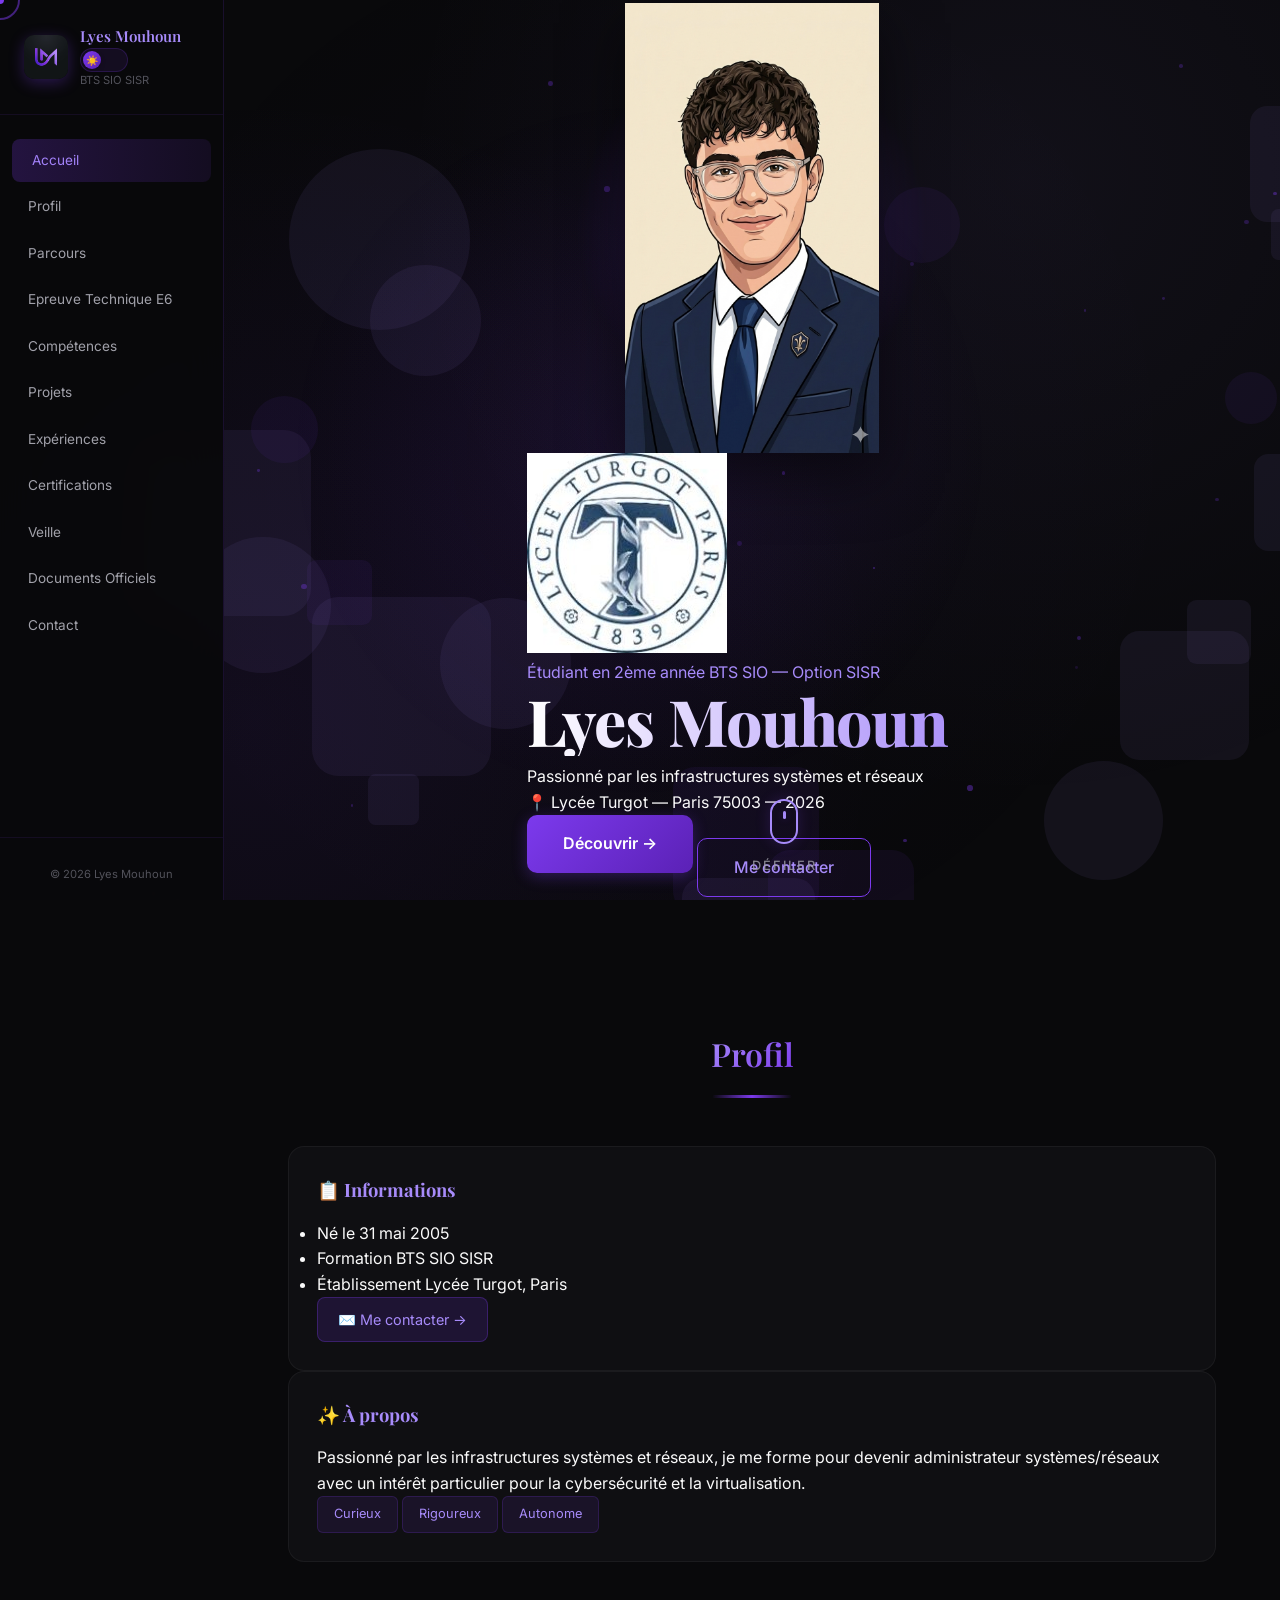
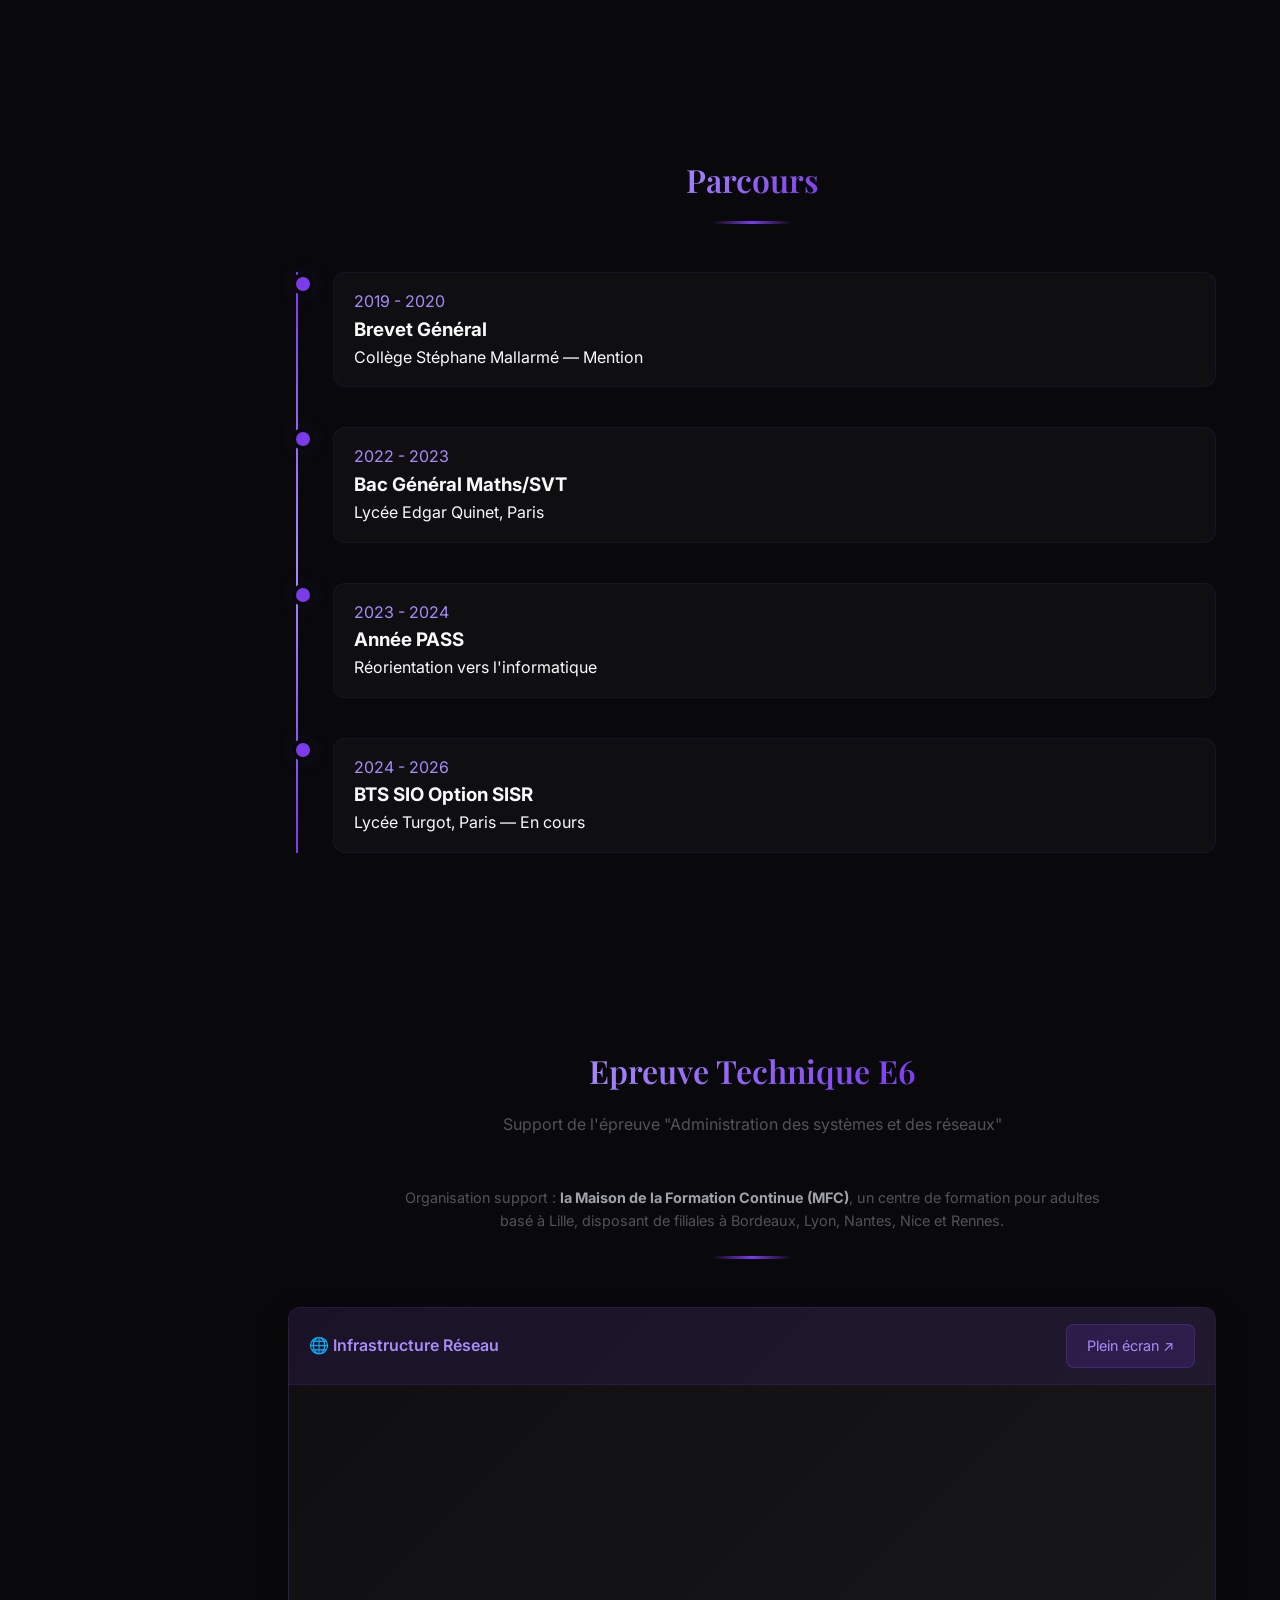
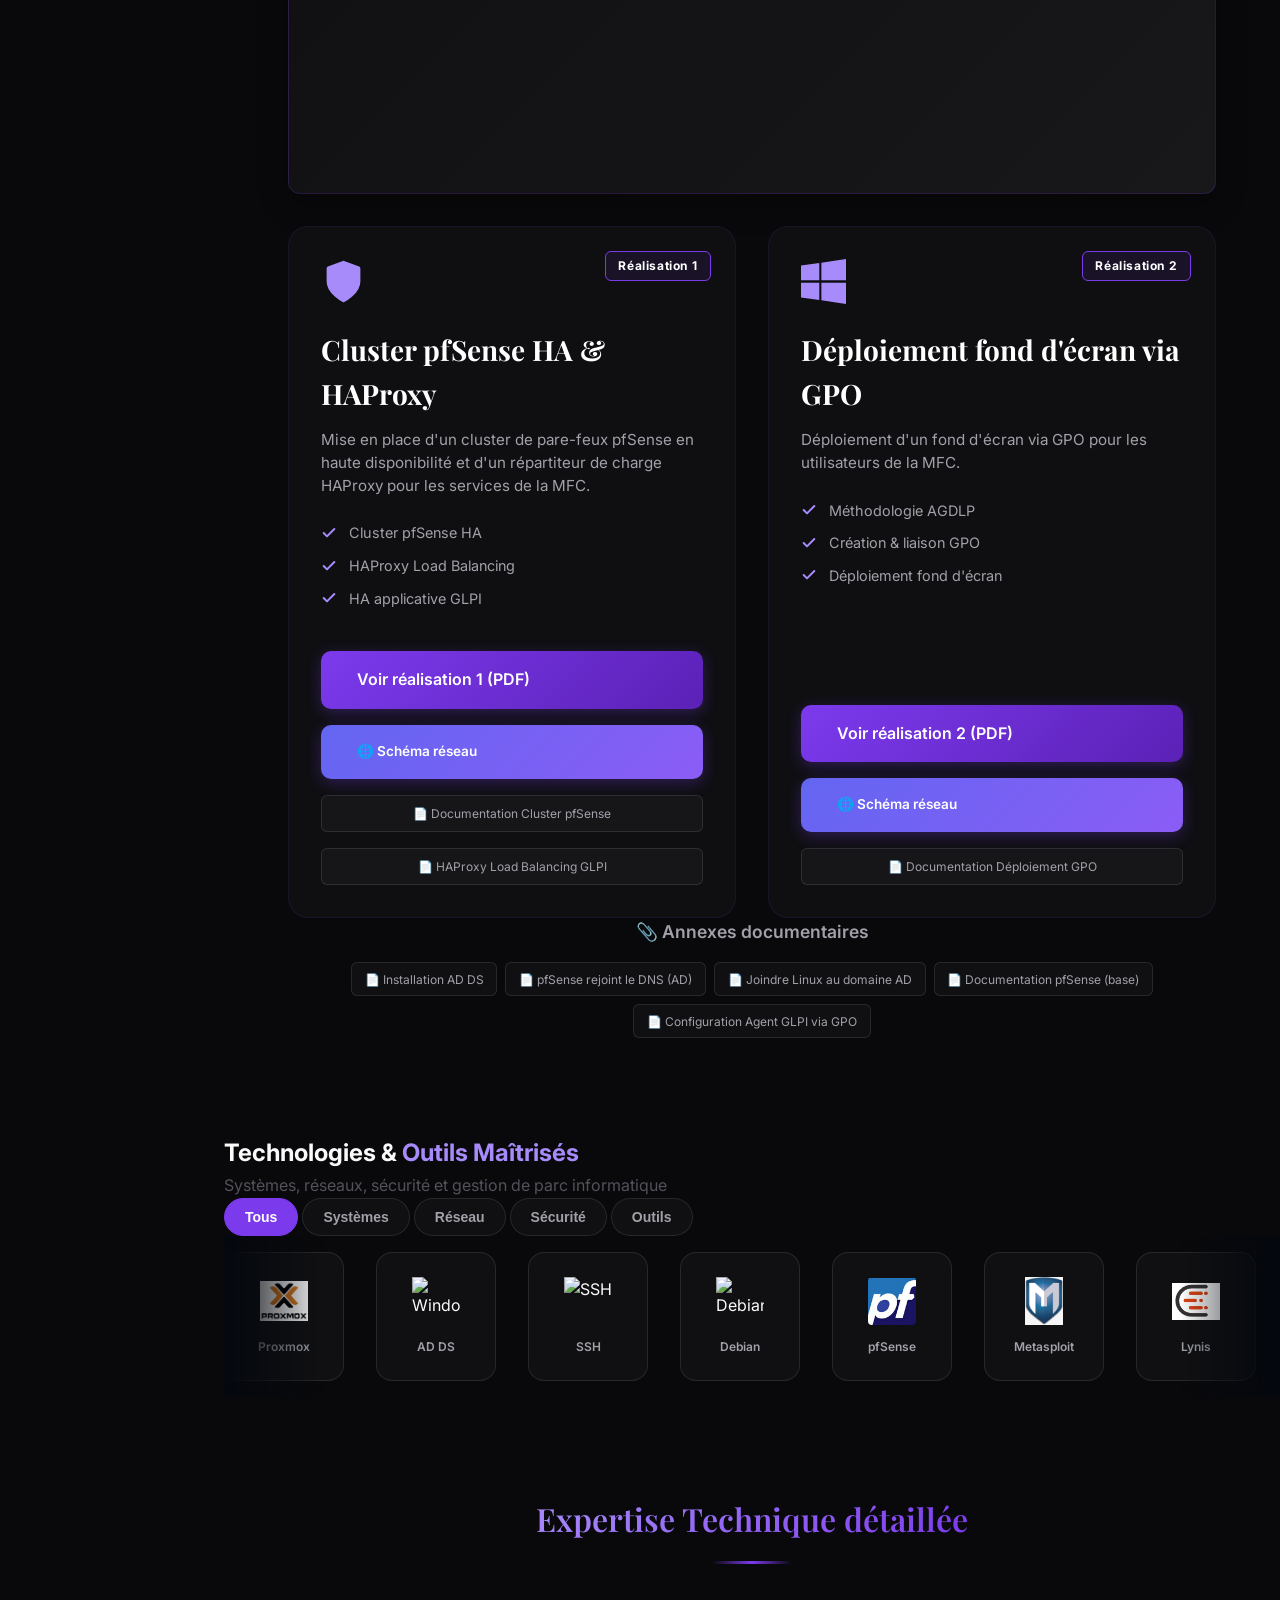
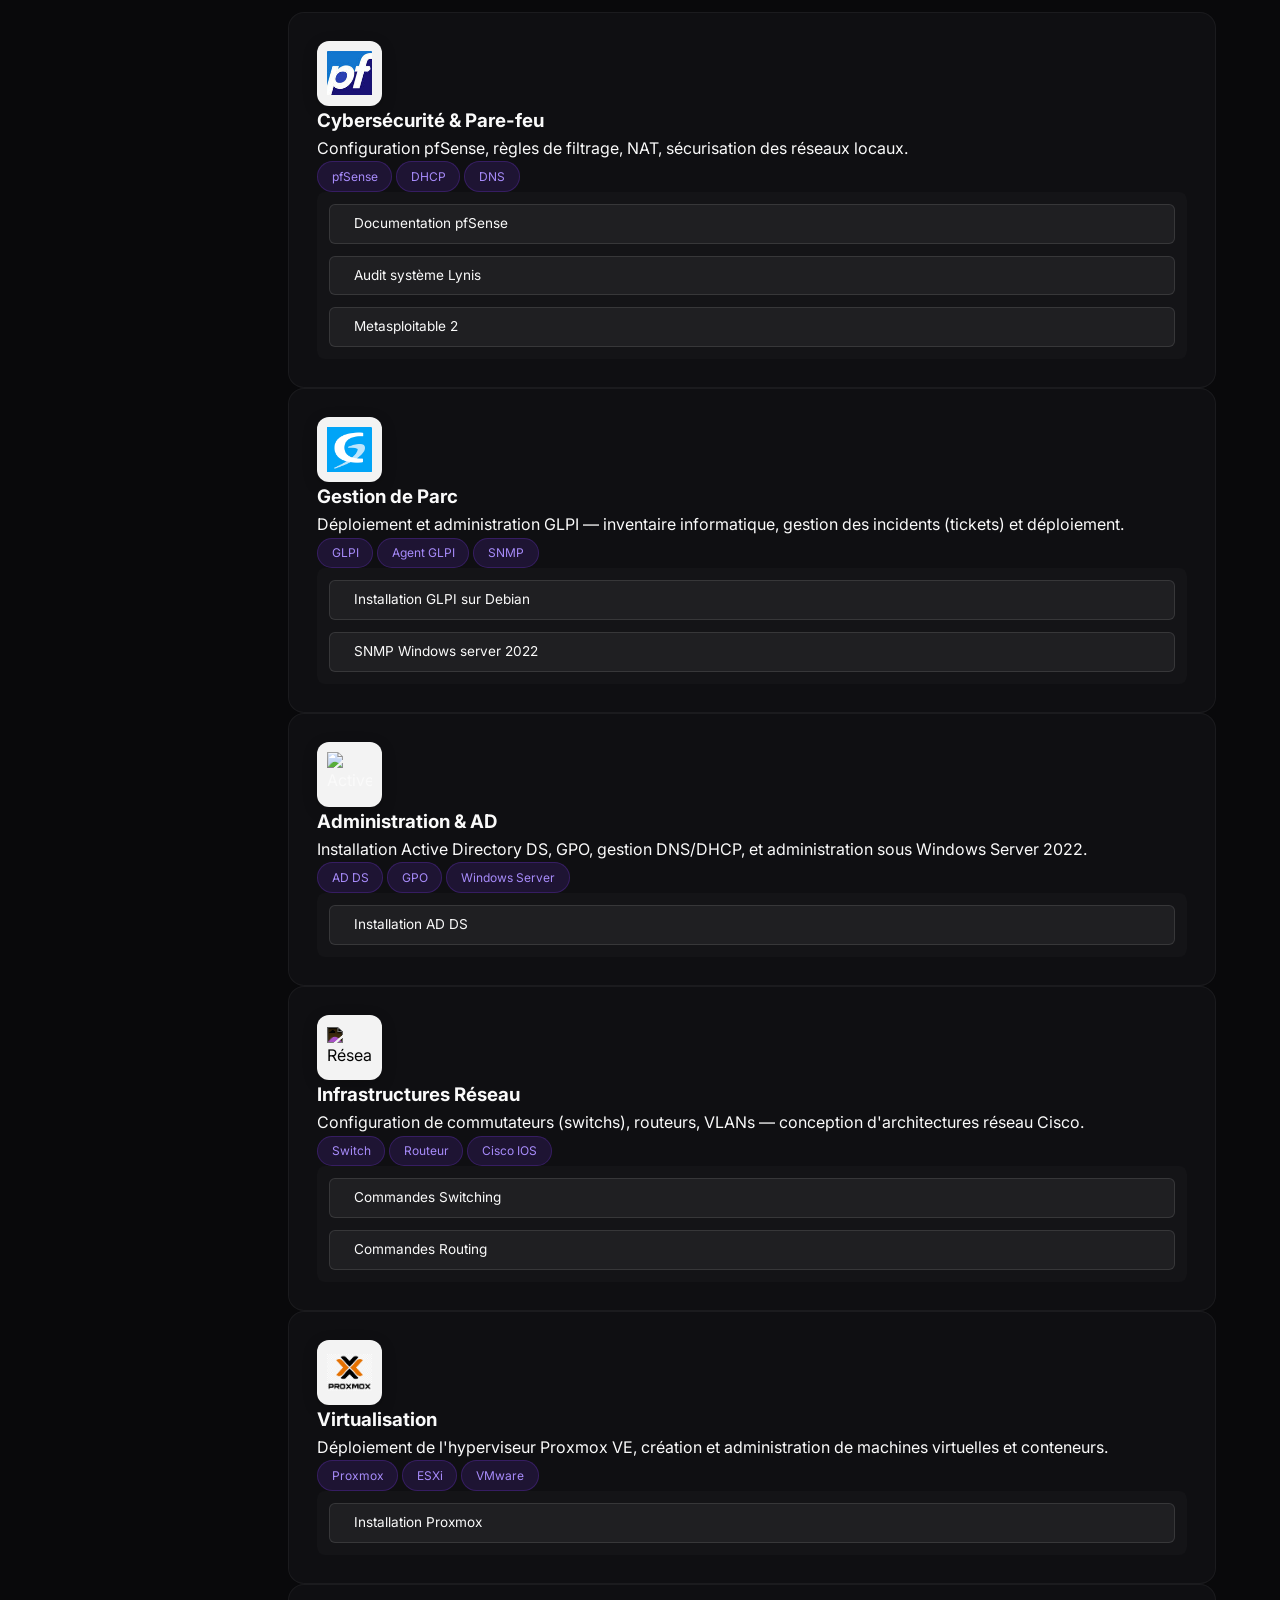
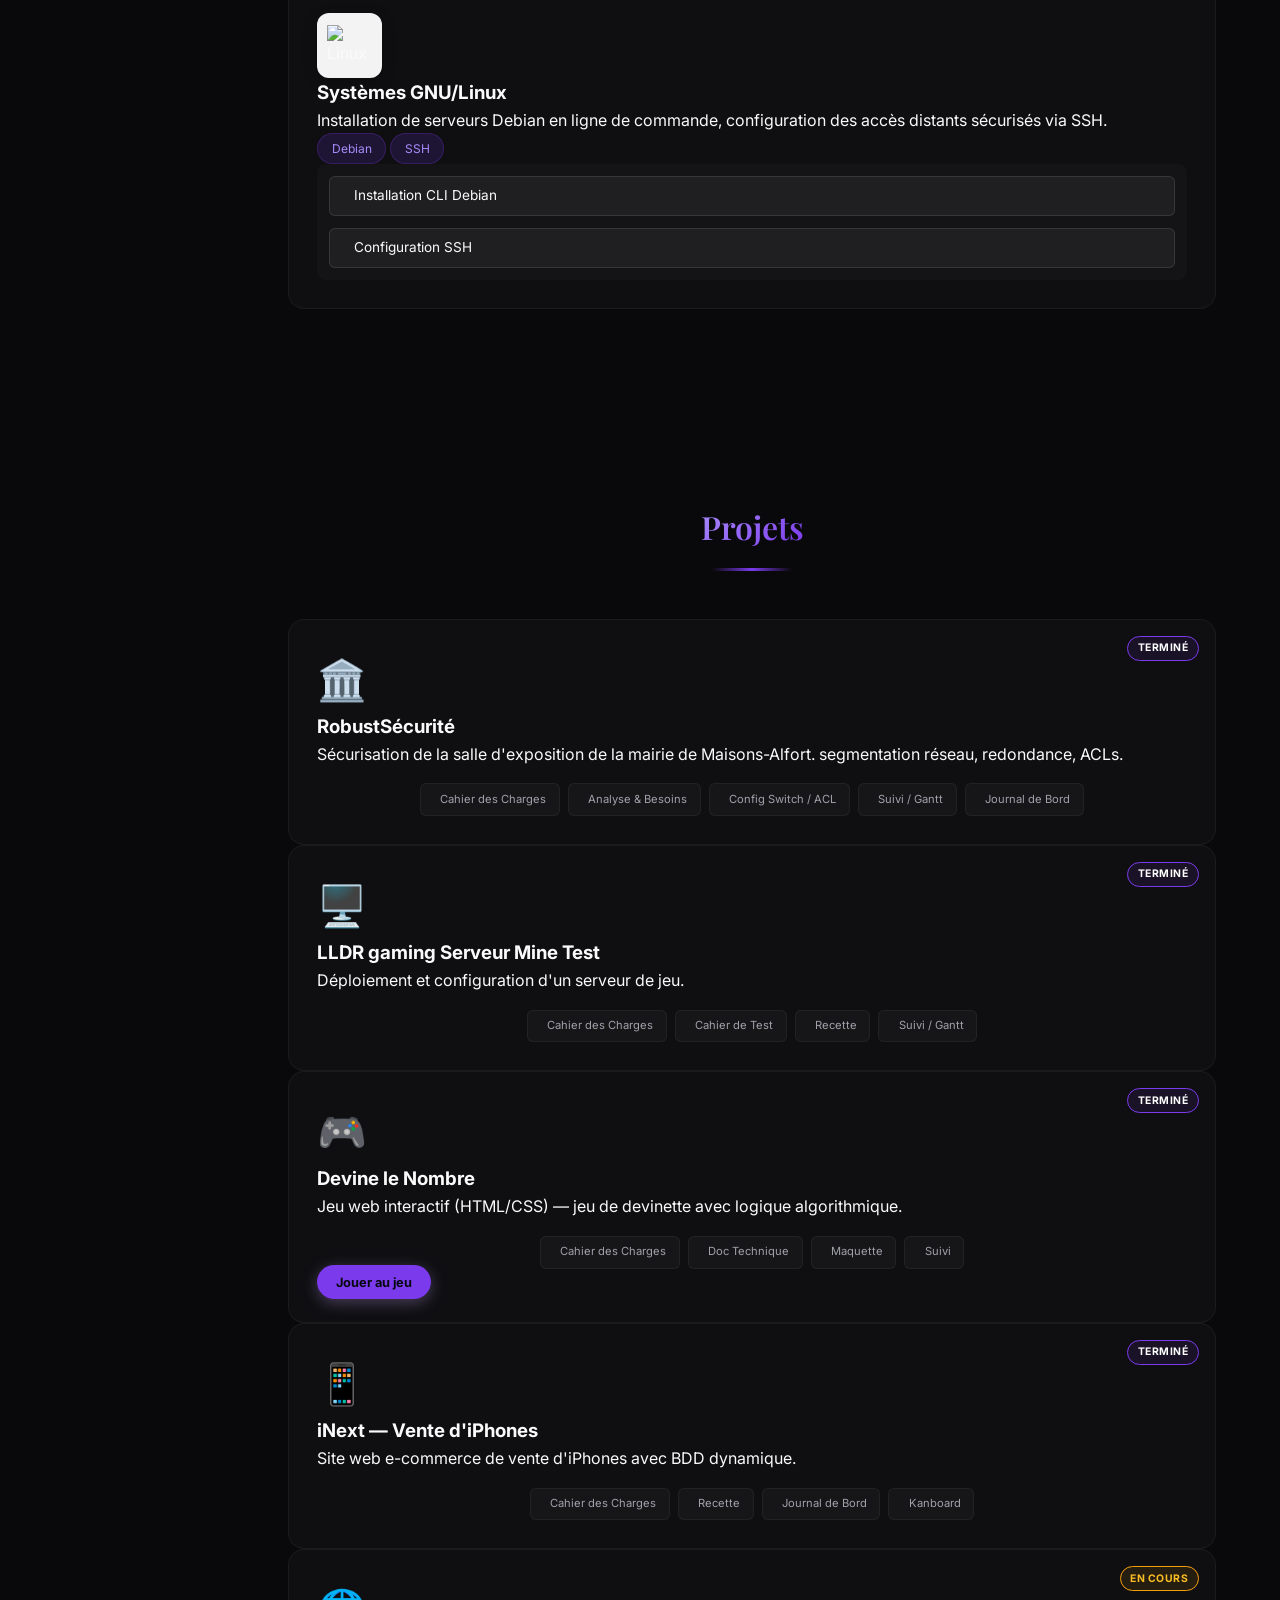
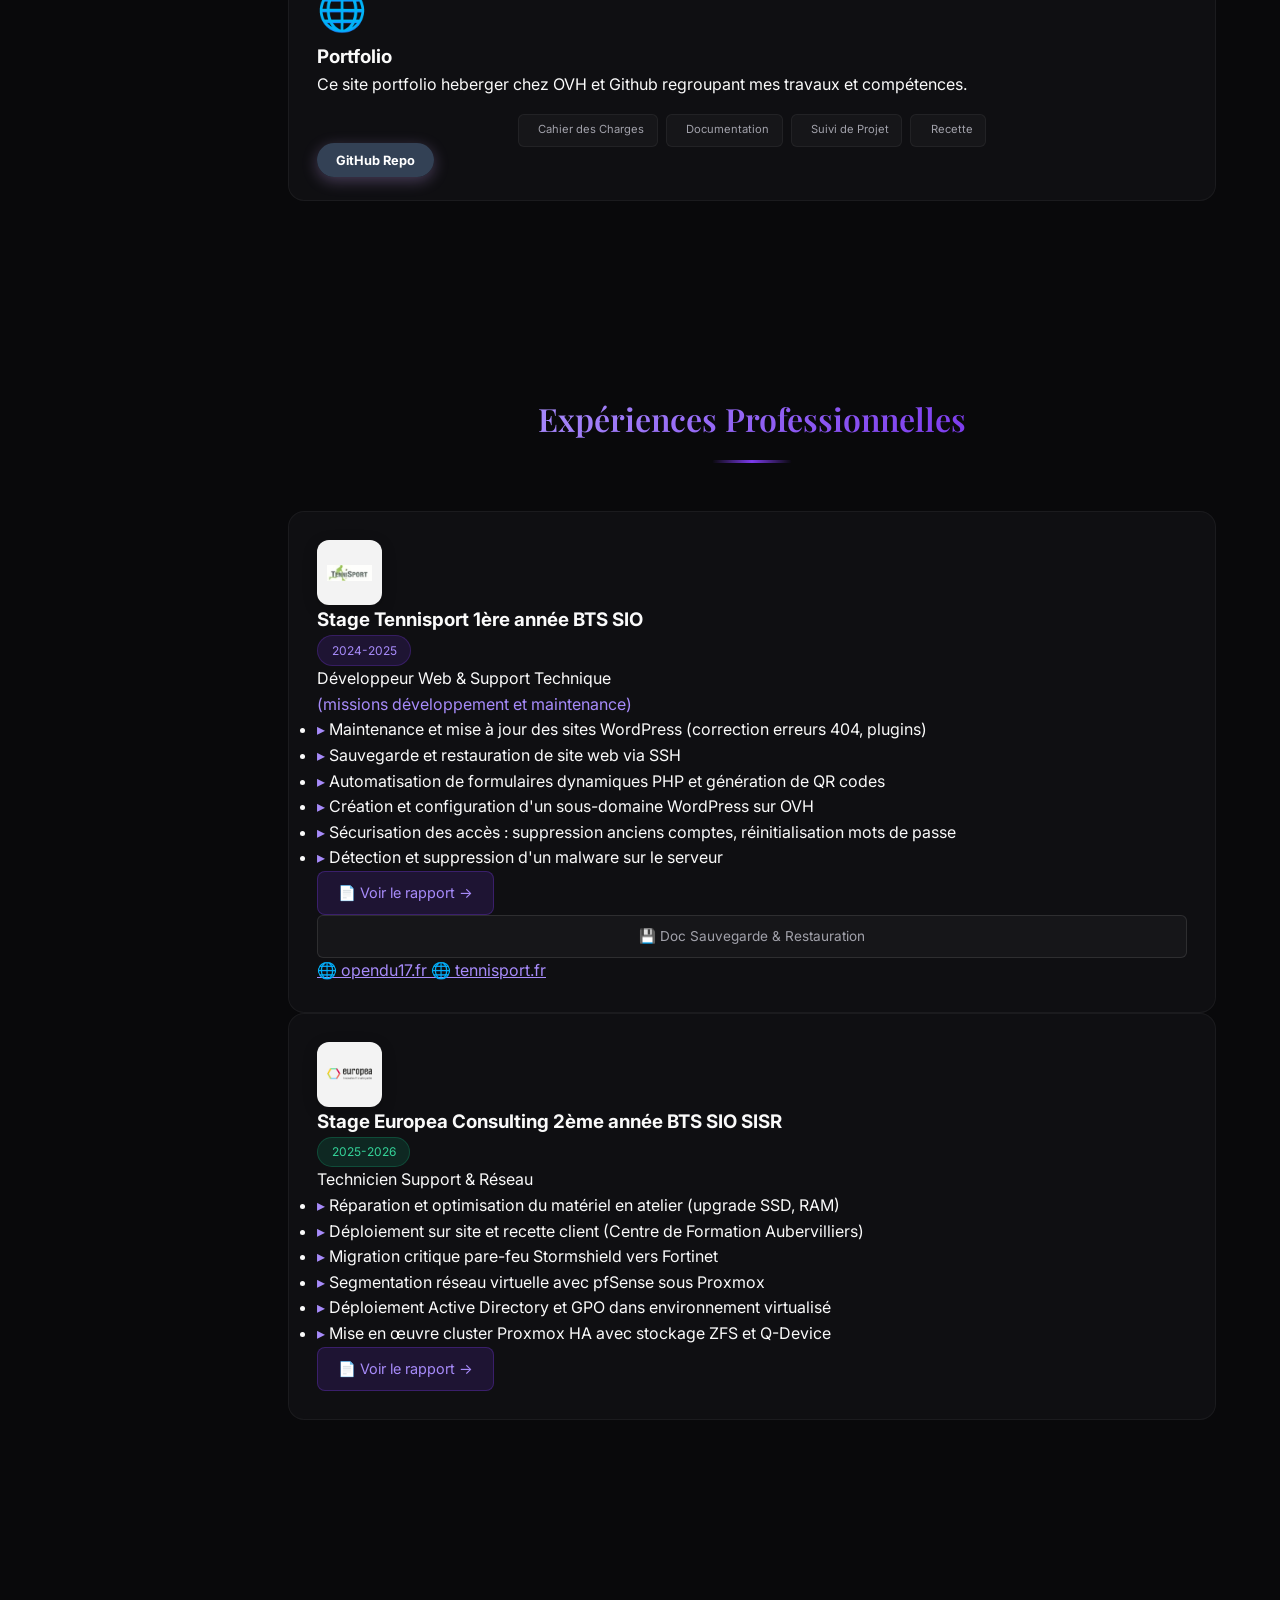
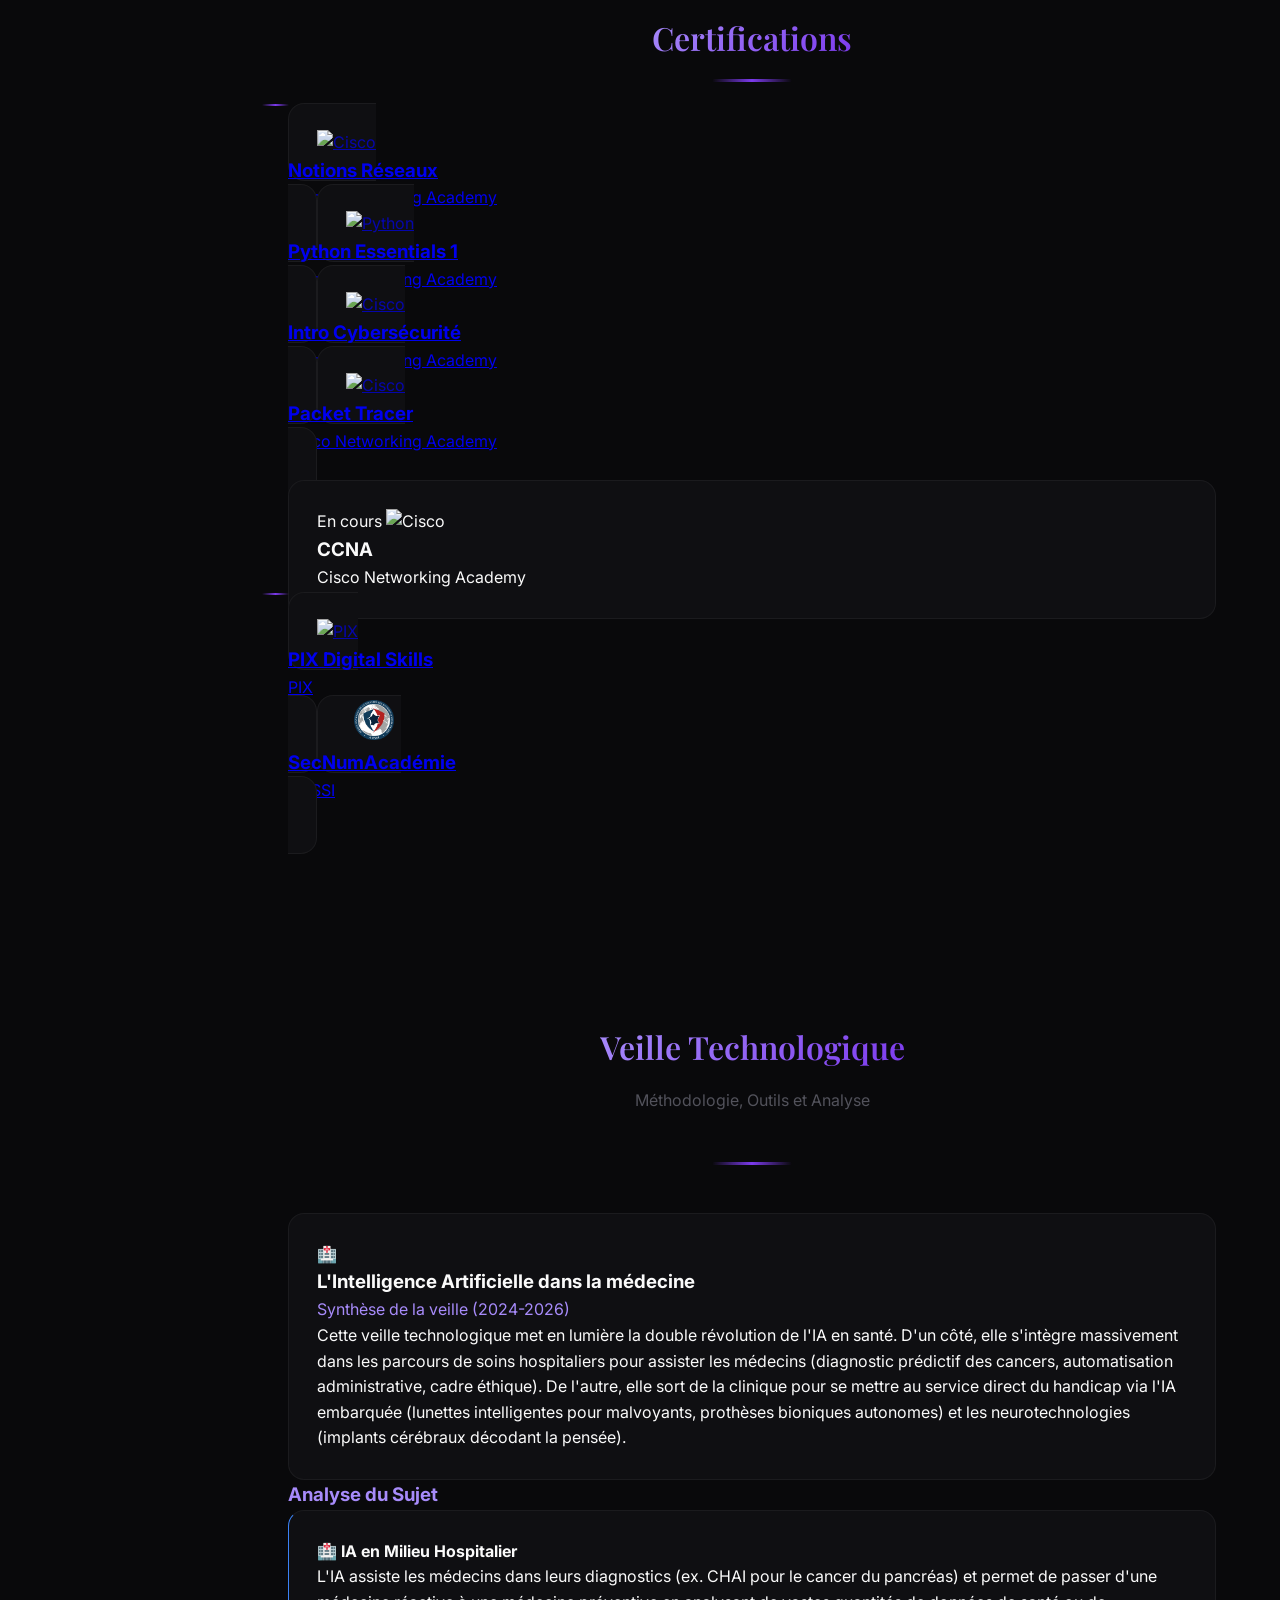
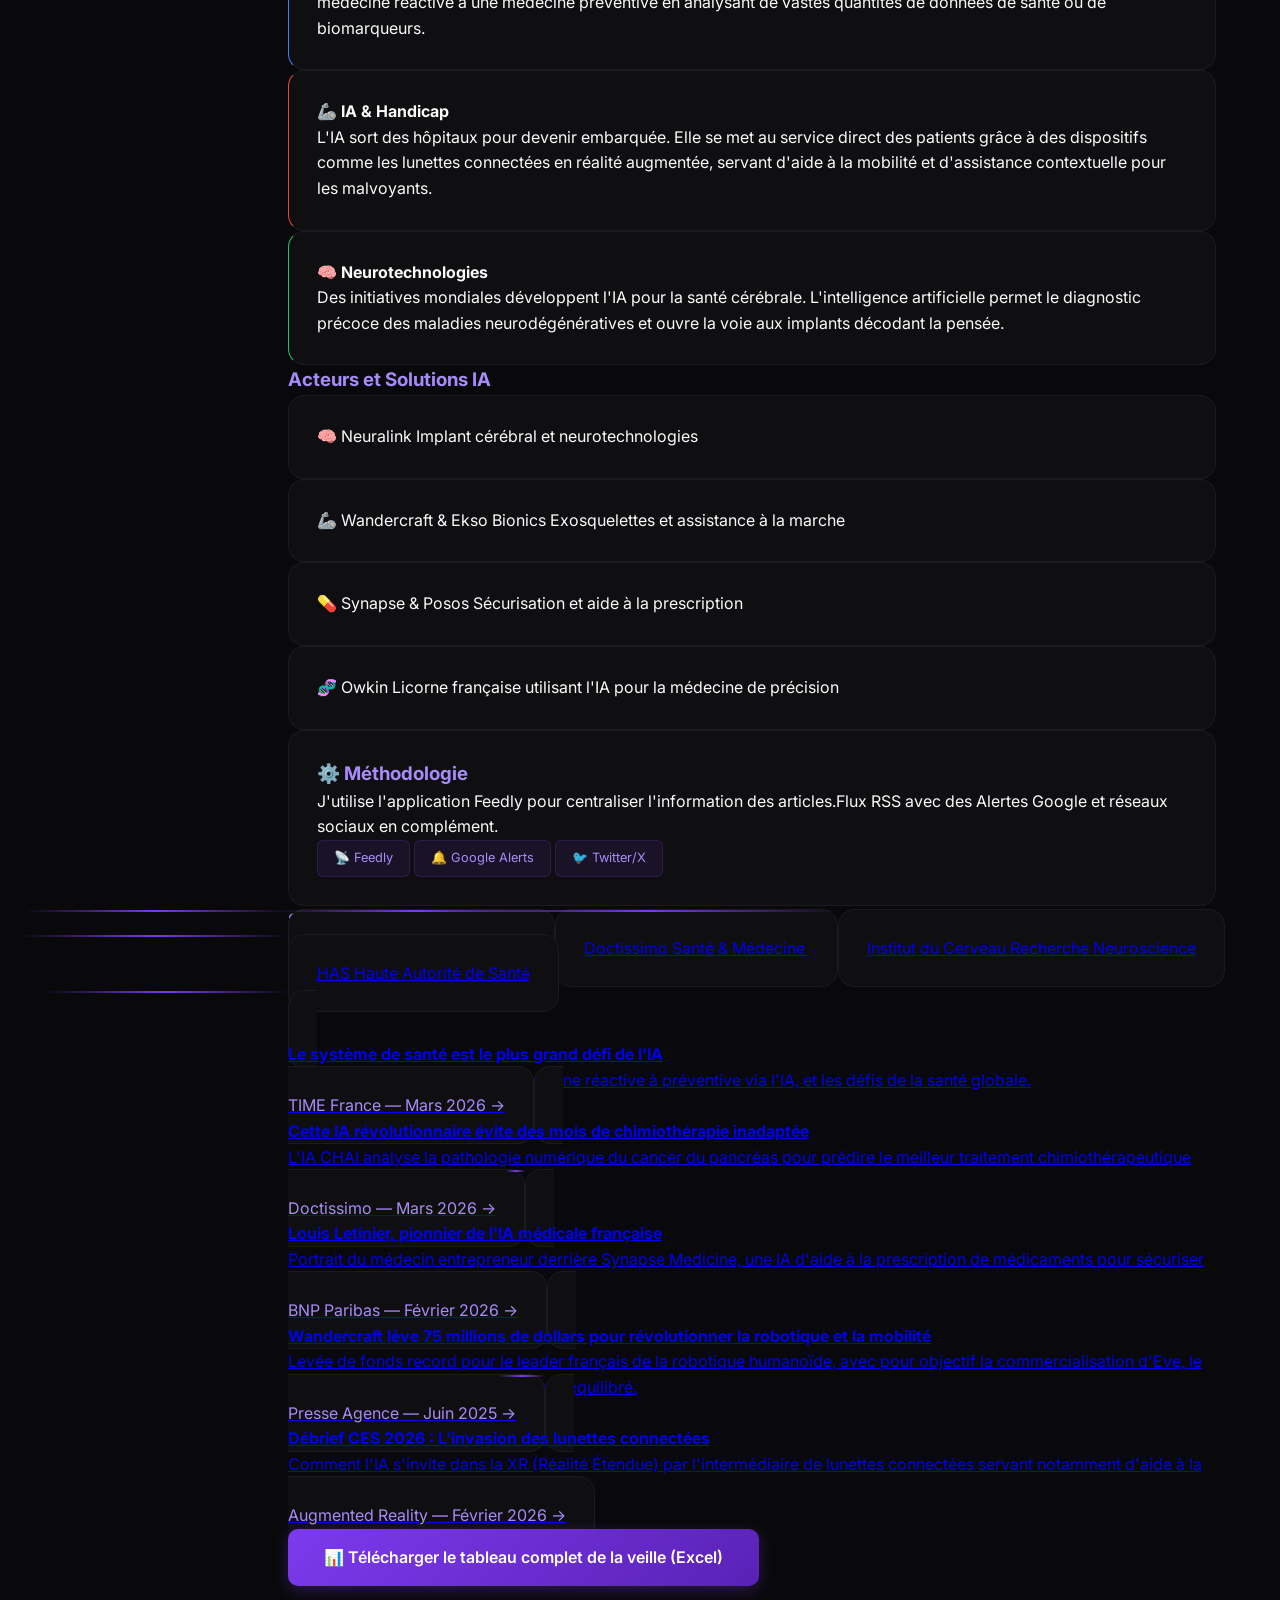
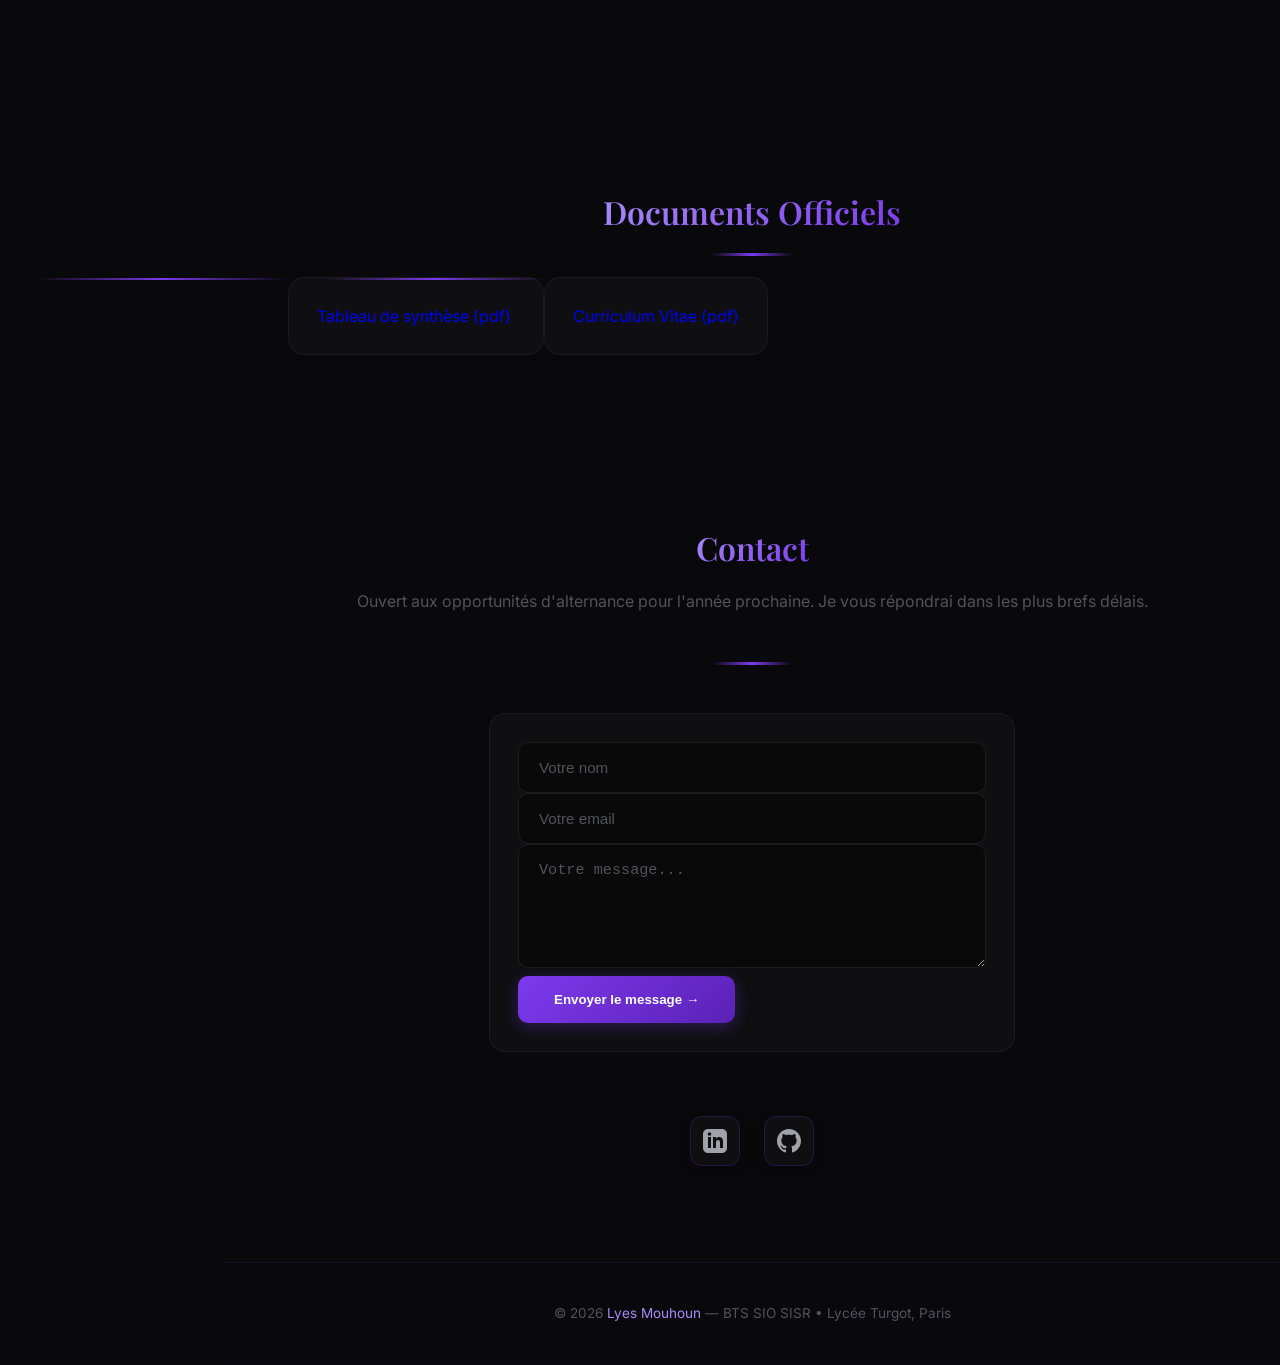
==== commit eaa88307: "Update E6 section: add MFC context, swap realization cards, add GPO doc, fix links" ====
--- a/index.html
+++ b/index.html
@@ -193,6 +193,7 @@
     <section id="e6" class="section" data-aos="fade-up">
       <h2 class="section-title"><span>Epreuve Technique E6</span></h2>
       <p class="section-subtitle">Support de l'épreuve "Administration des systèmes et des réseaux"</p>
+      <p style="max-width: 700px; margin: 0.5rem auto 1.5rem; text-align: center; color: var(--text-muted, #9ca3af); font-size: 0.9rem; line-height: 1.6;">Organisation support : <strong style="color: var(--text-secondary, #d1d5db);">la Maison de la Formation Continue (MFC)</strong>, un centre de formation pour adultes basé à Lille, disposant de filiales à Bordeaux, Lyon, Nantes, Nice et Rennes.</p>
       <div class="section-divider"></div>
 
       <div class="max-w-6xl mx-auto">
@@ -208,9 +209,54 @@
         </div>
 
         <div class="e6-grid">
-          <!-- Carte 1: Active Directory & DNS -->
+          <!-- Carte 1: Cluster pfSense HA & HAProxy -->
           <div class="e6-card glow-border" data-aos="fade-up">
             <div class="realization-badge">Réalisation 1</div>
+            <div class="e6-icon">
+              <!-- Shield Icon -->
+              <svg viewBox="0 0 24 24" fill="none" stroke="currentColor" stroke-width="2" stroke-linecap="round"
+                stroke-linejoin="round">
+                <path d="M12 22s8-4 8-10V5l-8-3-8 3v7c0 6 8 10 8 10z"></path>
+              </svg>
+            </div>
+            <h3 class="e6-card-title">Cluster pfSense HA & HAProxy</h3>
+            <p class="e6-card-desc">Mise en place d'un cluster de pare-feux pfSense en haute disponibilité et d'un répartiteur de charge HAProxy pour les services de la MFC.</p>
+
+            <ul class="check-list">
+              <li>
+                <svg viewBox="0 0 24 24" fill="none" stroke="currentColor" stroke-width="3" stroke-linecap="round"
+                  stroke-linejoin="round">
+                  <polyline points="20 6 9 17 4 12"></polyline>
+                </svg>
+                Cluster pfSense HA
+              </li>
+              <li>
+                <svg viewBox="0 0 24 24" fill="none" stroke="currentColor" stroke-width="3" stroke-linecap="round"
+                  stroke-linejoin="round">
+                  <polyline points="20 6 9 17 4 12"></polyline>
+                </svg>
+                HAProxy Load Balancing
+              </li>
+              <li>
+                <svg viewBox="0 0 24 24" fill="none" stroke="currentColor" stroke-width="3" stroke-linecap="round"
+                  stroke-linejoin="round">
+                  <polyline points="20 6 9 17 4 12"></polyline>
+                </svg>
+                HA applicative GLPI
+              </li>
+            </ul>
+
+            <div class="e6-card-footer flex flex-col gap-2">
+              <a href="pdf/e6/E6 situation 1 HAproxy Lyes Mouhoun .pdf" target="_blank" class="btn-primary w-full text-center">Voir réalisation 1 (PDF)</a>
+              <a href="pdf/e6/Infrastructure situation pro 2.pdf" target="_blank" class="btn-primary w-full text-center" style="background: linear-gradient(135deg, #6366f1, #8b5cf6); font-size: 0.85rem;">🌐 Schéma réseau</a>
+              <a href="pdf/e6/documentation Cluster pfsense.pdf" target="_blank" class="btn-doc w-full text-center text-xs">📄 Documentation Cluster pfSense</a>
+              <a href="pdf/e6/Mise en place d'un HAProxy sur Cluster pfSense (Load Balancing de GLPI).pdf" target="_blank" class="btn-doc w-full text-center text-xs">📄 HAProxy Load Balancing GLPI</a>
+            </div>
+          </div>
+
+          <!-- Carte 2: Déploiement GPO -->
+          <div class="e6-card glow-border" data-aos="fade-up" data-aos-delay="200">
+            <div class="realization-badge">Réalisation 2</div>
             <div class="e6-icon">
               <!-- Windows Icon -->
               <svg viewBox="0 0 24 24">
@@ -218,9 +264,8 @@
                   d="M0 3.449L9.75 2.1L9.751 11.332L0 11.332L0 3.449ZM0 12.651L9.75 12.651L9.75 21.9L0 20.551L0 12.651ZM10.865 1.944L24 0V11.332L10.865 11.332V1.944ZM10.865 12.651L24 12.651V24L10.865 22.056V12.651Z" />
               </svg>
             </div>
-            <h3 class="e6-card-title">Active Directory & DNS</h3>
-            <p class="e6-card-desc">Déploiement d'une infrastructure de gestion des identités centralisée sous Windows
-              Server 2022.</p>
+            <h3 class="e6-card-title">Déploiement fond d'écran via GPO</h3>
+            <p class="e6-card-desc">Déploiement d'un fond d'écran via GPO pour les utilisateurs de la MFC.</p>
 
             <ul class="check-list">
               <li>
@@ -228,72 +273,41 @@
                   stroke-linejoin="round">
                   <polyline points="20 6 9 17 4 12"></polyline>
                 </svg>
-                Installation Forêt AD DS
+                Méthodologie AGDLP
               </li>
               <li>
                 <svg viewBox="0 0 24 24" fill="none" stroke="currentColor" stroke-width="3" stroke-linecap="round"
                   stroke-linejoin="round">
                   <polyline points="20 6 9 17 4 12"></polyline>
                 </svg>
-                Configuration DNS & DHCP
+                Création & liaison GPO
               </li>
               <li>
                 <svg viewBox="0 0 24 24" fill="none" stroke="currentColor" stroke-width="3" stroke-linecap="round"
                   stroke-linejoin="round">
                   <polyline points="20 6 9 17 4 12"></polyline>
                 </svg>
-                Jonction Client Windows 11
+                Déploiement fond d'écran
               </li>
             </ul>
 
             <div class="e6-card-footer flex flex-col gap-2">
-              <a href="pdf/e6/situation_pro_1.pdf" target="_blank" class="btn-primary w-full text-center">Voir réalisation 1 (PDF)</a>
-              <a href="pdf/doc_technique/Documentation-Installation Active Directory (AD DS) Windows Server 2022.pdf" target="_blank" class="btn-doc w-full text-center text-xs">📄 Installation AD DS</a>
-            </div>
-          </div>
-
-          <!-- Carte 2: Sécurité pfSense -->
-          <div class="e6-card glow-border" data-aos="fade-up" data-aos-delay="200">
-            <div class="realization-badge">Réalisation 2</div>
-            <div class="e6-icon">
-              <!-- Shield Icon -->
-              <svg viewBox="0 0 24 24" fill="none" stroke="currentColor" stroke-width="2" stroke-linecap="round"
-                stroke-linejoin="round">
-                <path d="M12 22s8-4 8-10V5l-8-3-8 3v7c0 6 8 10 8 10z"></path>
-              </svg>
-            </div>
-            <h3 class="e6-card-title">Sécurité pfSense</h3>
-            <p class="e6-card-desc">Sécurisation du réseau local et gestion des flux entrants/sortants via un pare-feu
-              dédié.</p>
-
-            <ul class="check-list">
-              <li>
-                <svg viewBox="0 0 24 24" fill="none" stroke="currentColor" stroke-width="3" stroke-linecap="round"
-                  stroke-linejoin="round">
-                  <polyline points="20 6 9 17 4 12"></polyline>
-                </svg>
-                Segmentation Réseau
-              </li>
-              <li>
-                <svg viewBox="0 0 24 24" fill="none" stroke="currentColor" stroke-width="3" stroke-linecap="round"
-                  stroke-linejoin="round">
-                  <polyline points="20 6 9 17 4 12"></polyline>
-                </svg>
-                Filtrage & NAT
-              </li>
-              <li>
-                <svg viewBox="0 0 24 24" fill="none" stroke="currentColor" stroke-width="3" stroke-linecap="round"
-                  stroke-linejoin="round">
-                  <polyline points="20 6 9 17 4 12"></polyline>
-                </svg>
-                Règles ICMP & Web
-              </li>
-            </ul>
-
-            <div class="e6-card-footer flex flex-col gap-2">
-              <a href="pdf/e6/situation_pro_2.pdf" target="_blank" class="btn-primary w-full text-center">Voir réalisation 2 (PDF)</a>
-              <a href="pdf/doc_technique/pfsense.pdf" target="_blank" class="btn-doc w-full text-center text-xs">📄 Documentation pfSense</a>
-            </div>
+              <a href="pdf/e6/E6 situation 2 GPO Lyes Mouhoun .pdf" target="_blank" class="btn-primary w-full text-center">Voir réalisation 2 (PDF)</a>
+              <a href="pdf/e6/infrastructure situation pro1.pdf" target="_blank" class="btn-primary w-full text-center" style="background: linear-gradient(135deg, #6366f1, #8b5cf6); font-size: 0.85rem;">🌐 Schéma réseau</a>
+              <a href="pdf/e6/Documentation-Deploiement fond ecran via GPO.html" target="_blank" class="btn-doc w-full text-center text-xs">📄 Documentation Déploiement GPO</a>
+            </div>
+          </div>
+        </div>
+
+        <!-- Annexes documentaires -->
+        <div class="mt-8" data-aos="fade-up">
+          <h3 style="color: var(--text-secondary, #d1d5db); font-size: 1.1rem; margin-bottom: 1rem; text-align: center; font-weight: 600;">📎 Annexes documentaires</h3>
+          <div style="display: flex; flex-wrap: wrap; gap: 0.5rem; justify-content: center;">
+            <a href="pdf/doc_technique/Documentation-Installation Active Directory (AD DS) Windows Server 2022.pdf" target="_blank" class="btn-doc text-xs" style="padding: 0.4rem 0.8rem;">📄 Installation AD DS</a>
+            <a href="pdf/e6/Doc Technique PFSENSE REJOINT dns .pdf" target="_blank" class="btn-doc text-xs" style="padding: 0.4rem 0.8rem;">📄 pfSense rejoint le DNS (AD)</a>
+            <a href="pdf/e6/documentation Joindre une machine Linux au domaine active directory.pdf" target="_blank" class="btn-doc text-xs" style="padding: 0.4rem 0.8rem;">📄 Joindre Linux au domaine AD</a>
+            <a href="pdf/doc_technique/pfsense.pdf" target="_blank" class="btn-doc text-xs" style="padding: 0.4rem 0.8rem;">📄 Documentation pfSense (base)</a>
+            <a href="pdf/doc_technique/Documentation-Configuration par GPO de l'Agent-GLPI.pdf" target="_blank" class="btn-doc text-xs" style="padding: 0.4rem 0.8rem;">📄 Configuration Agent GLPI via GPO</a>
           </div>
         </div>
       </div>
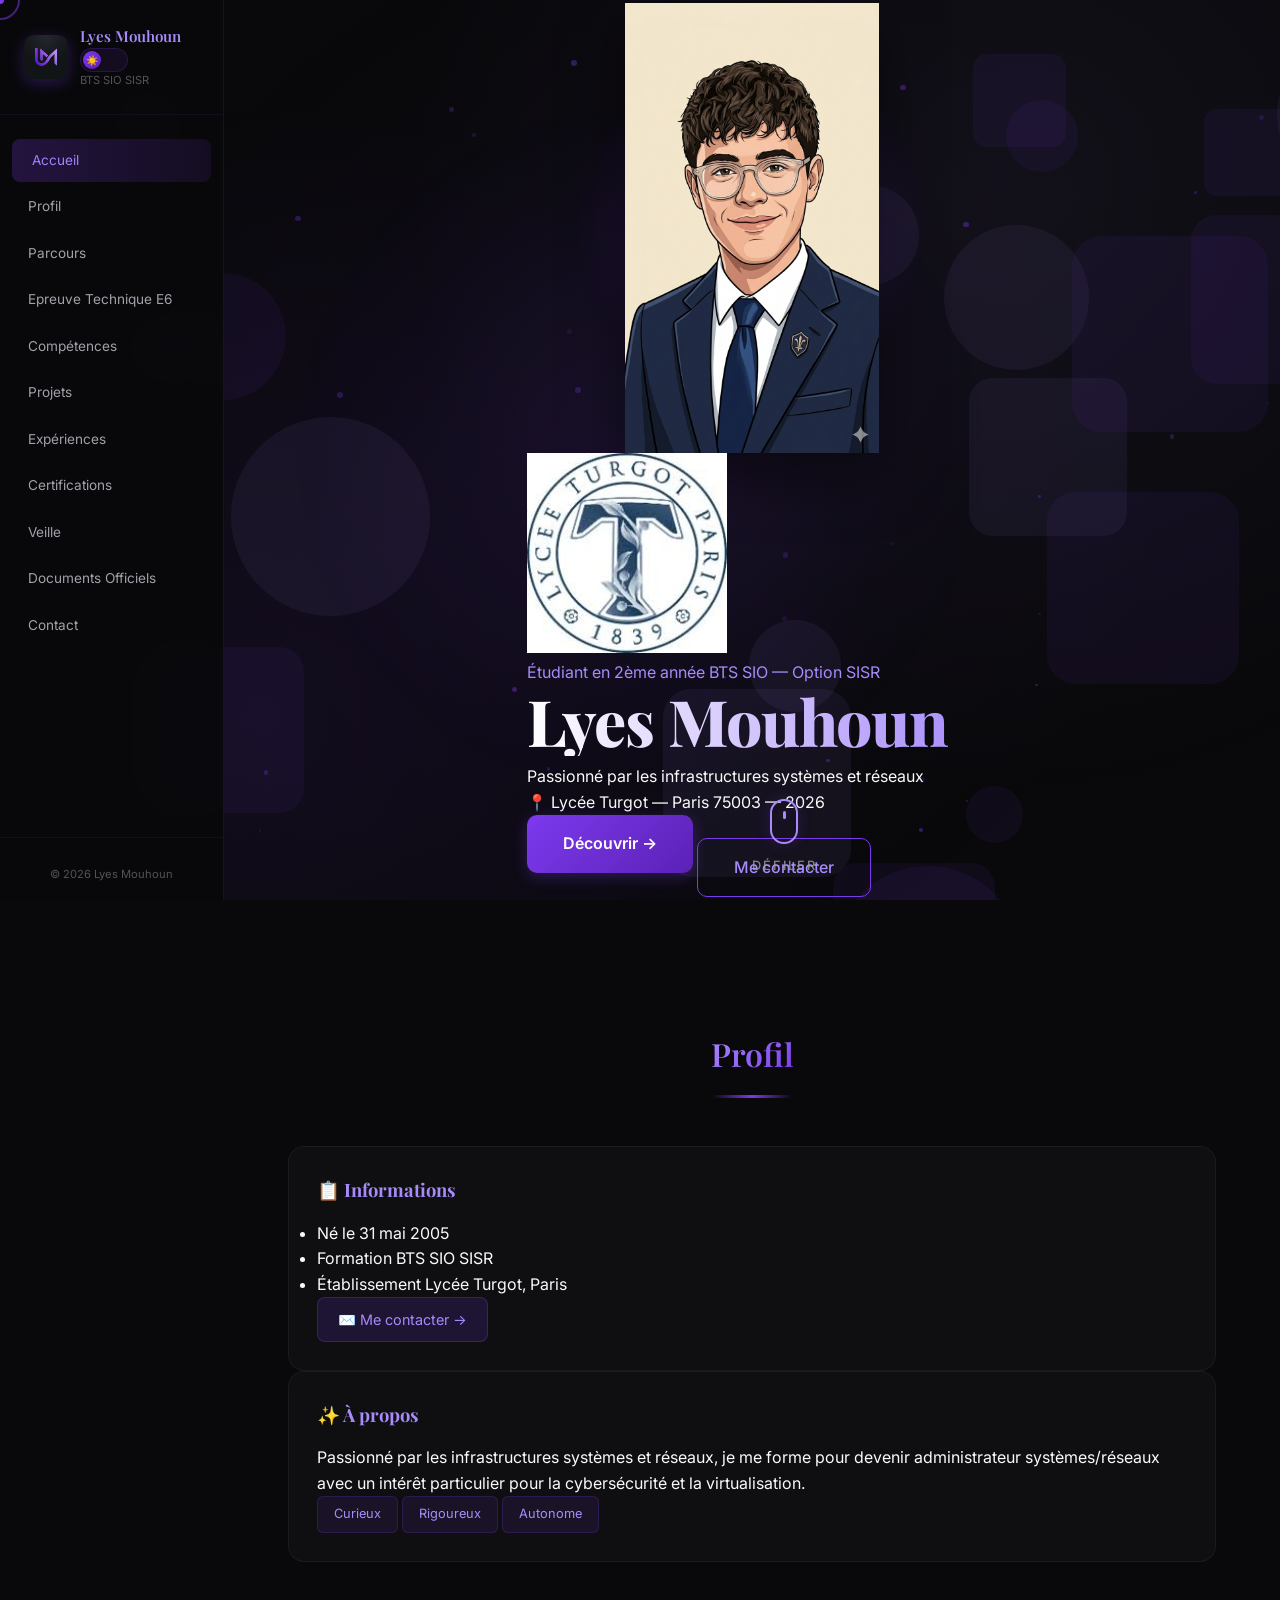
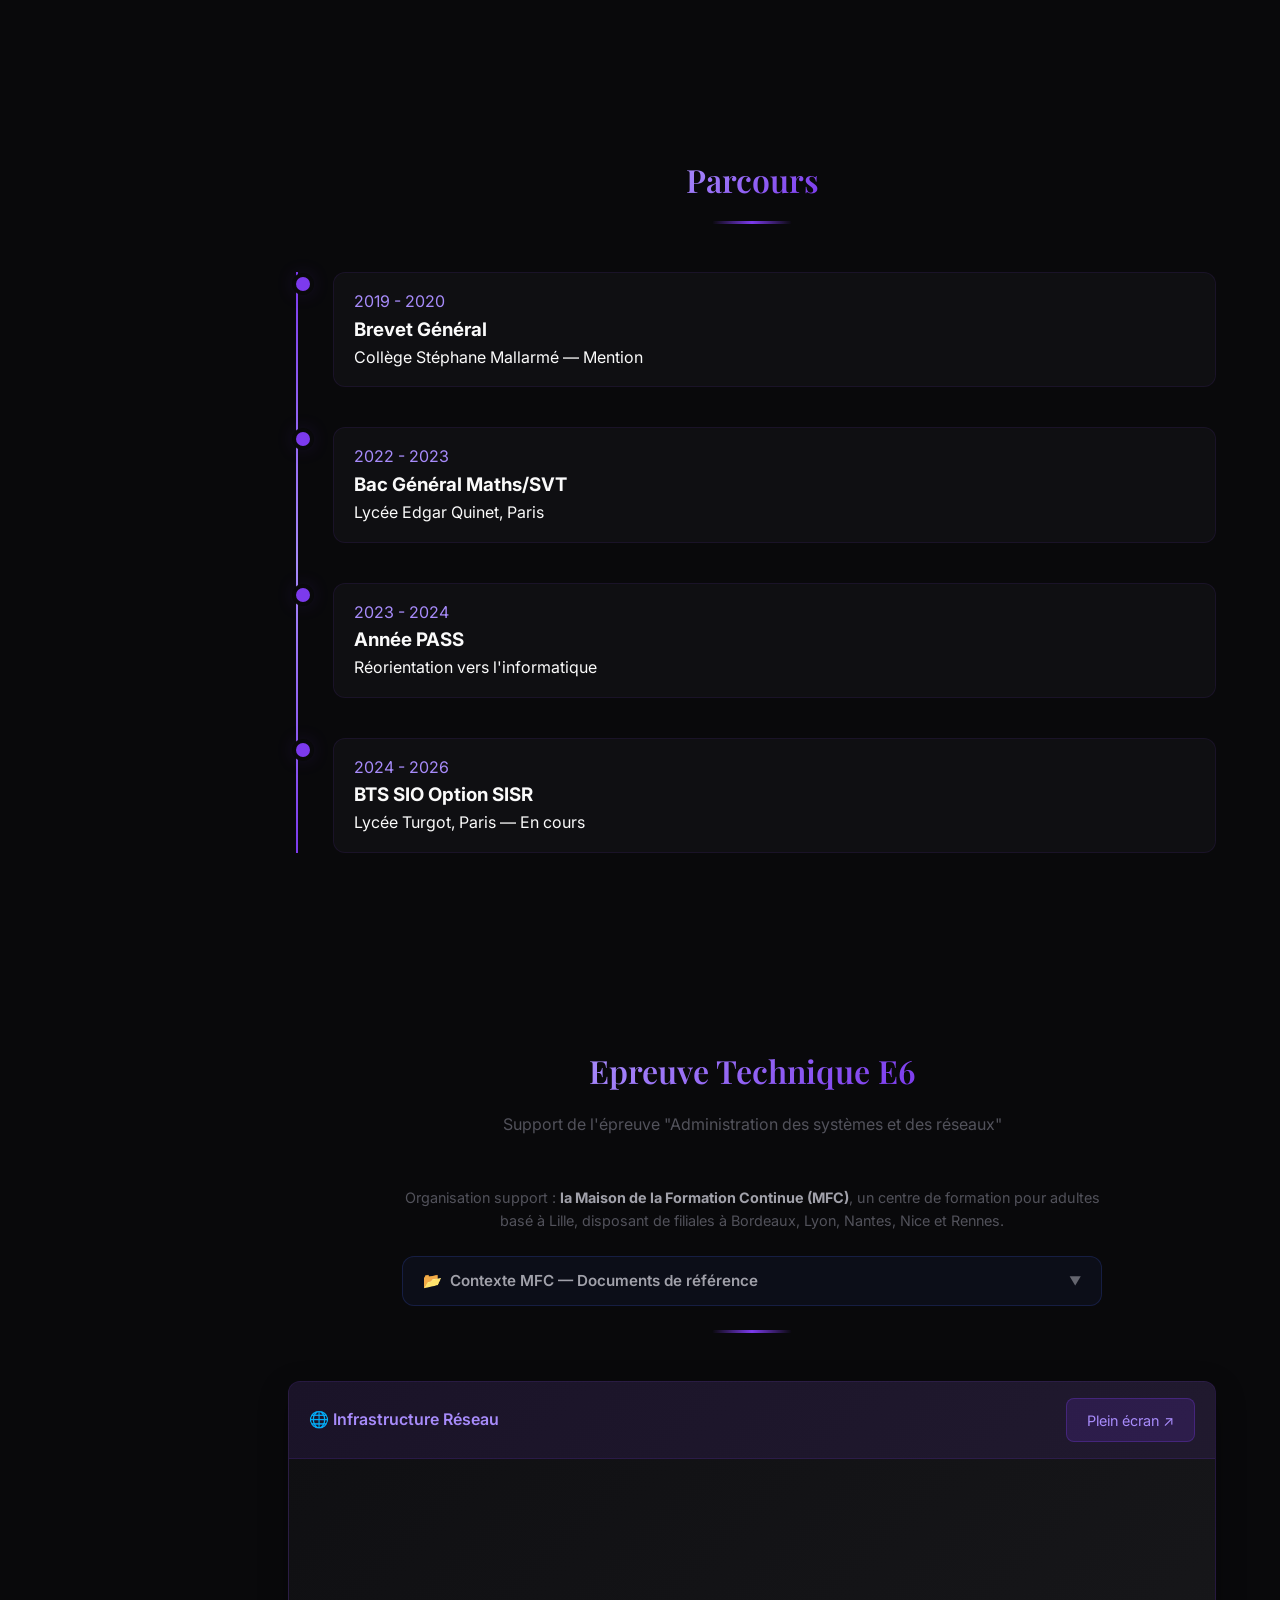
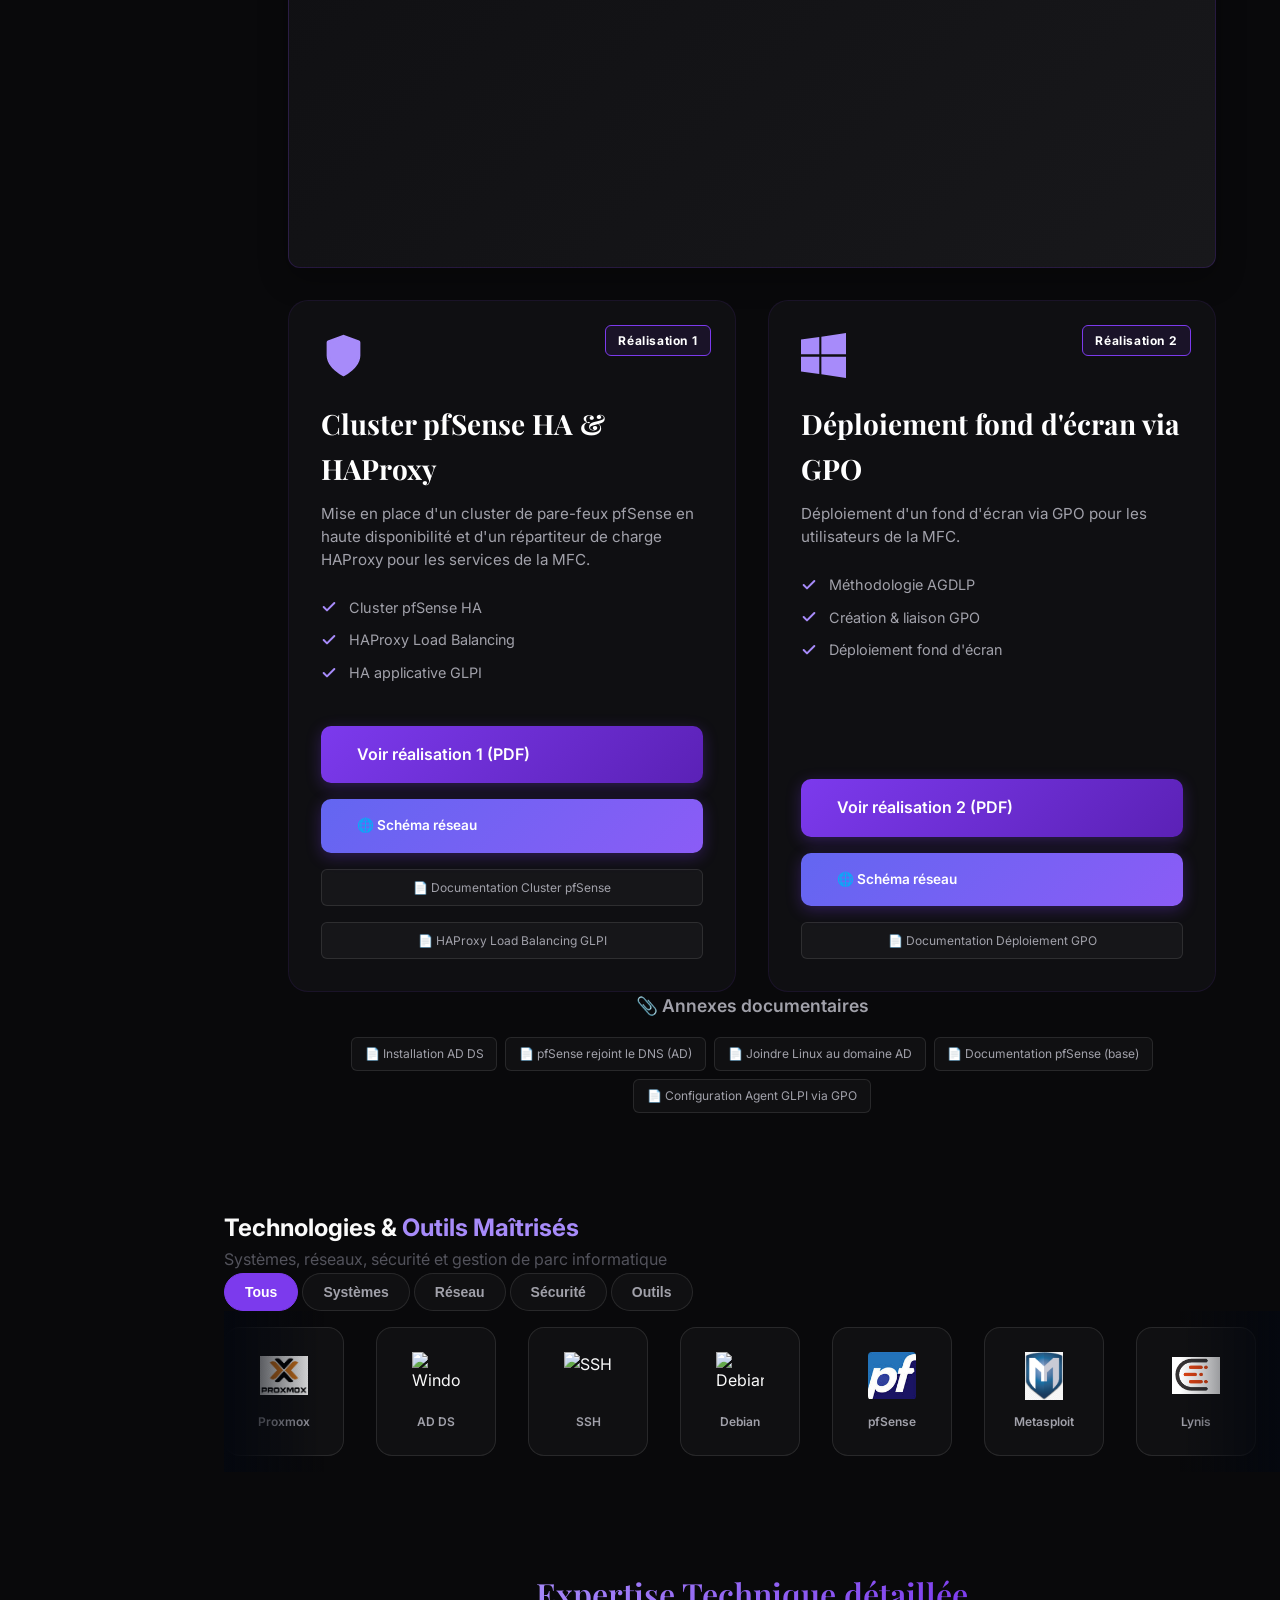
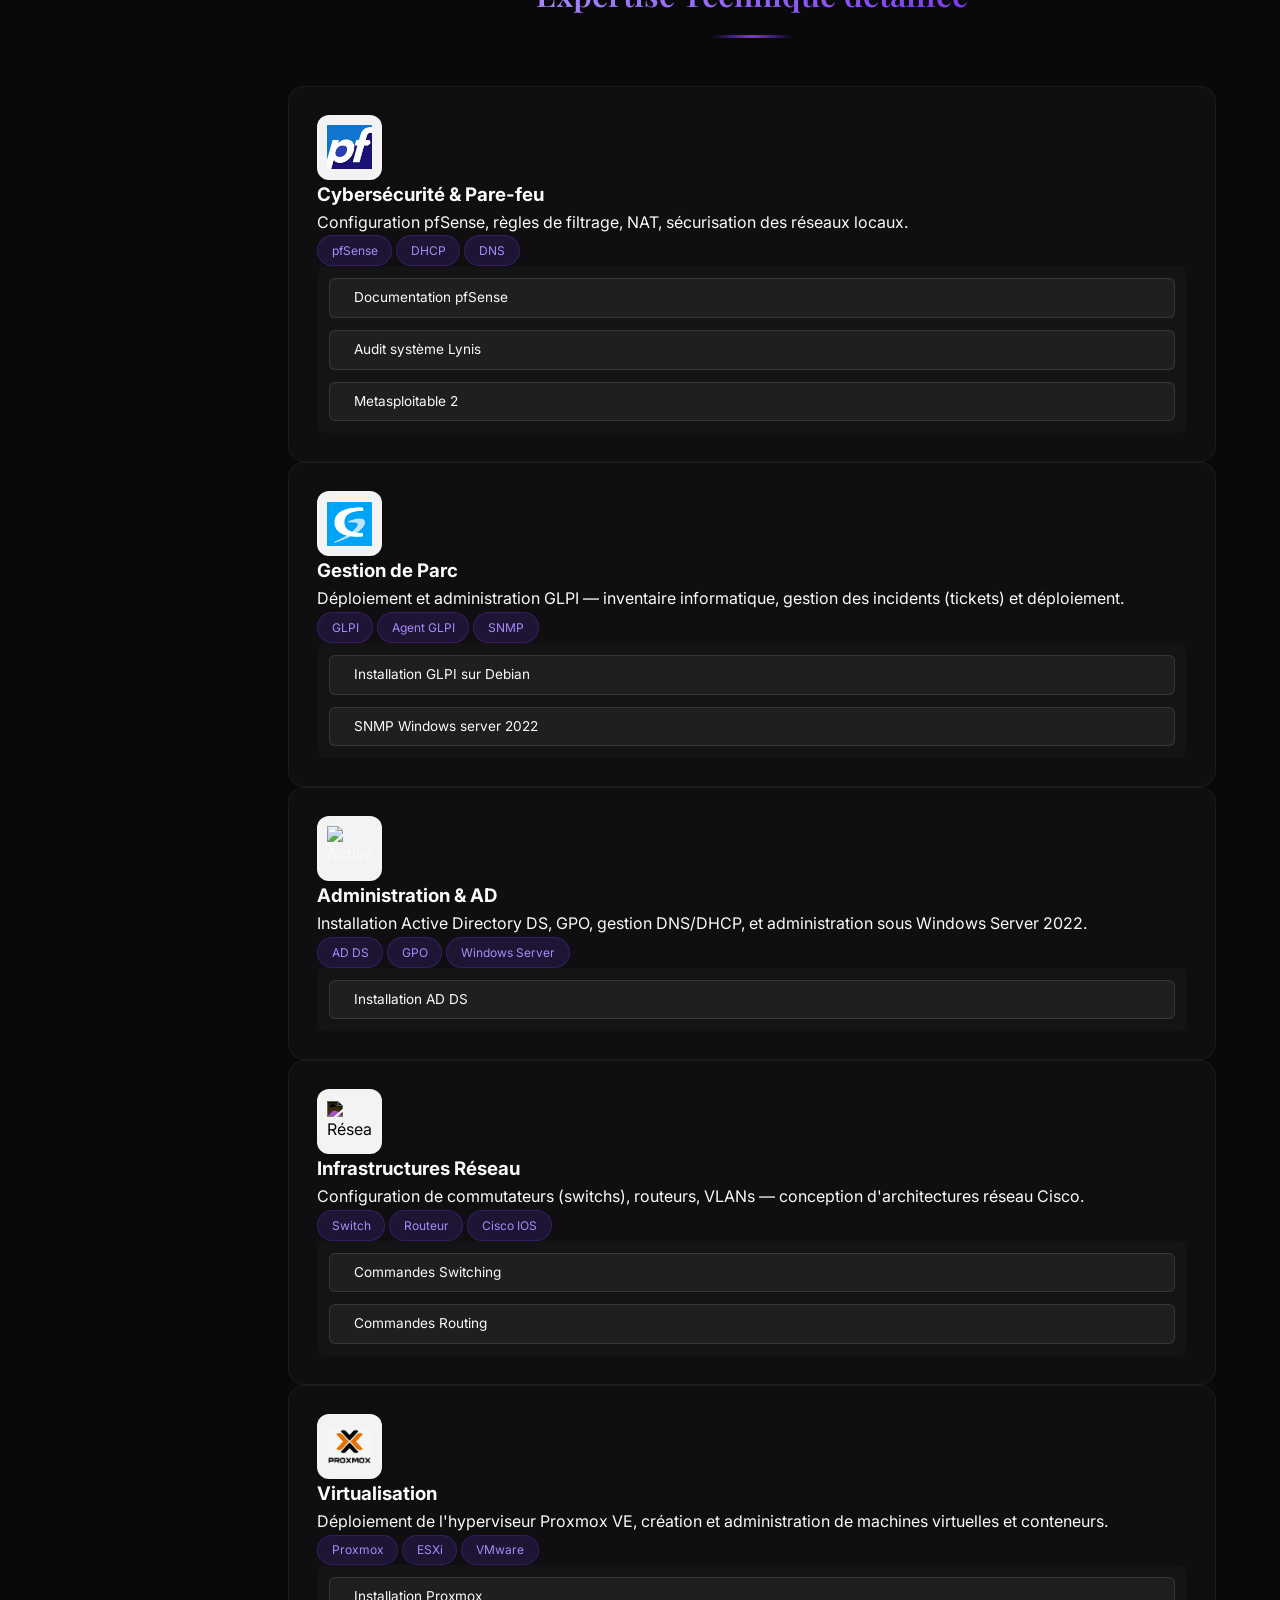
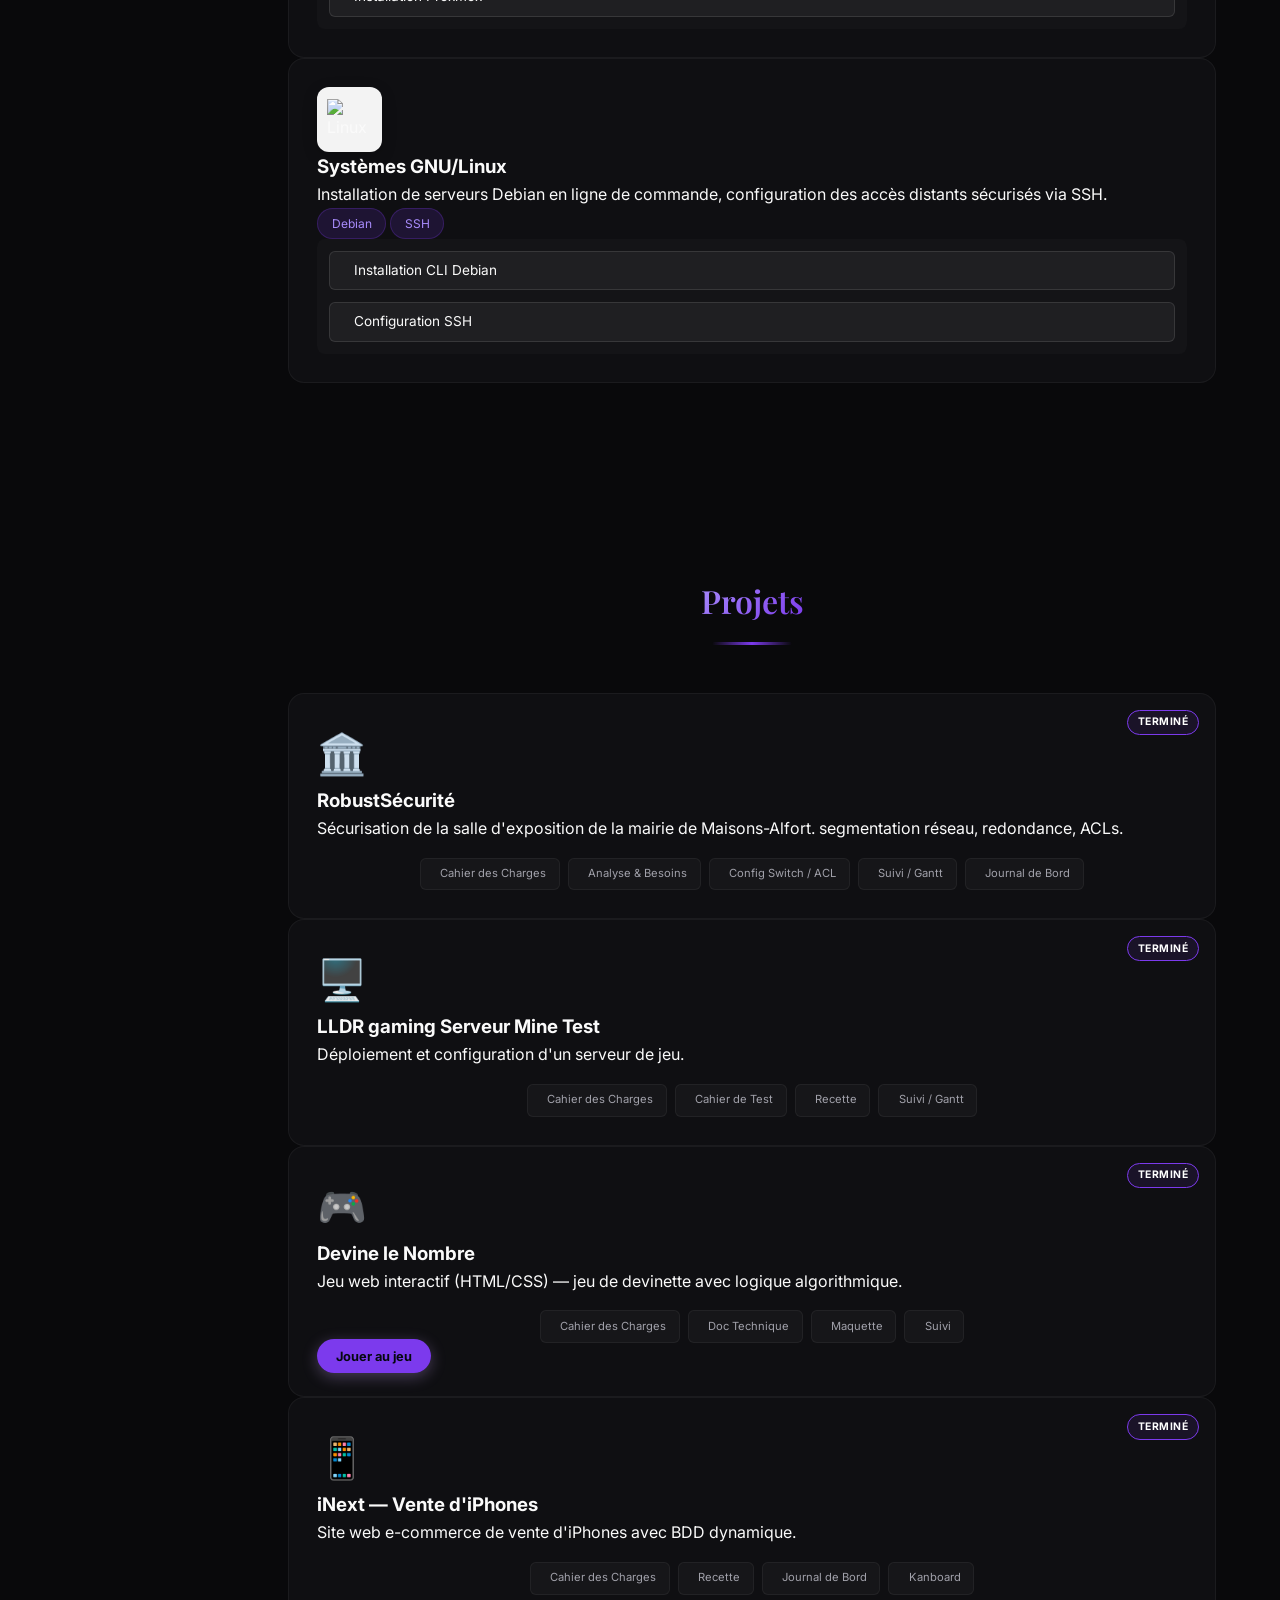
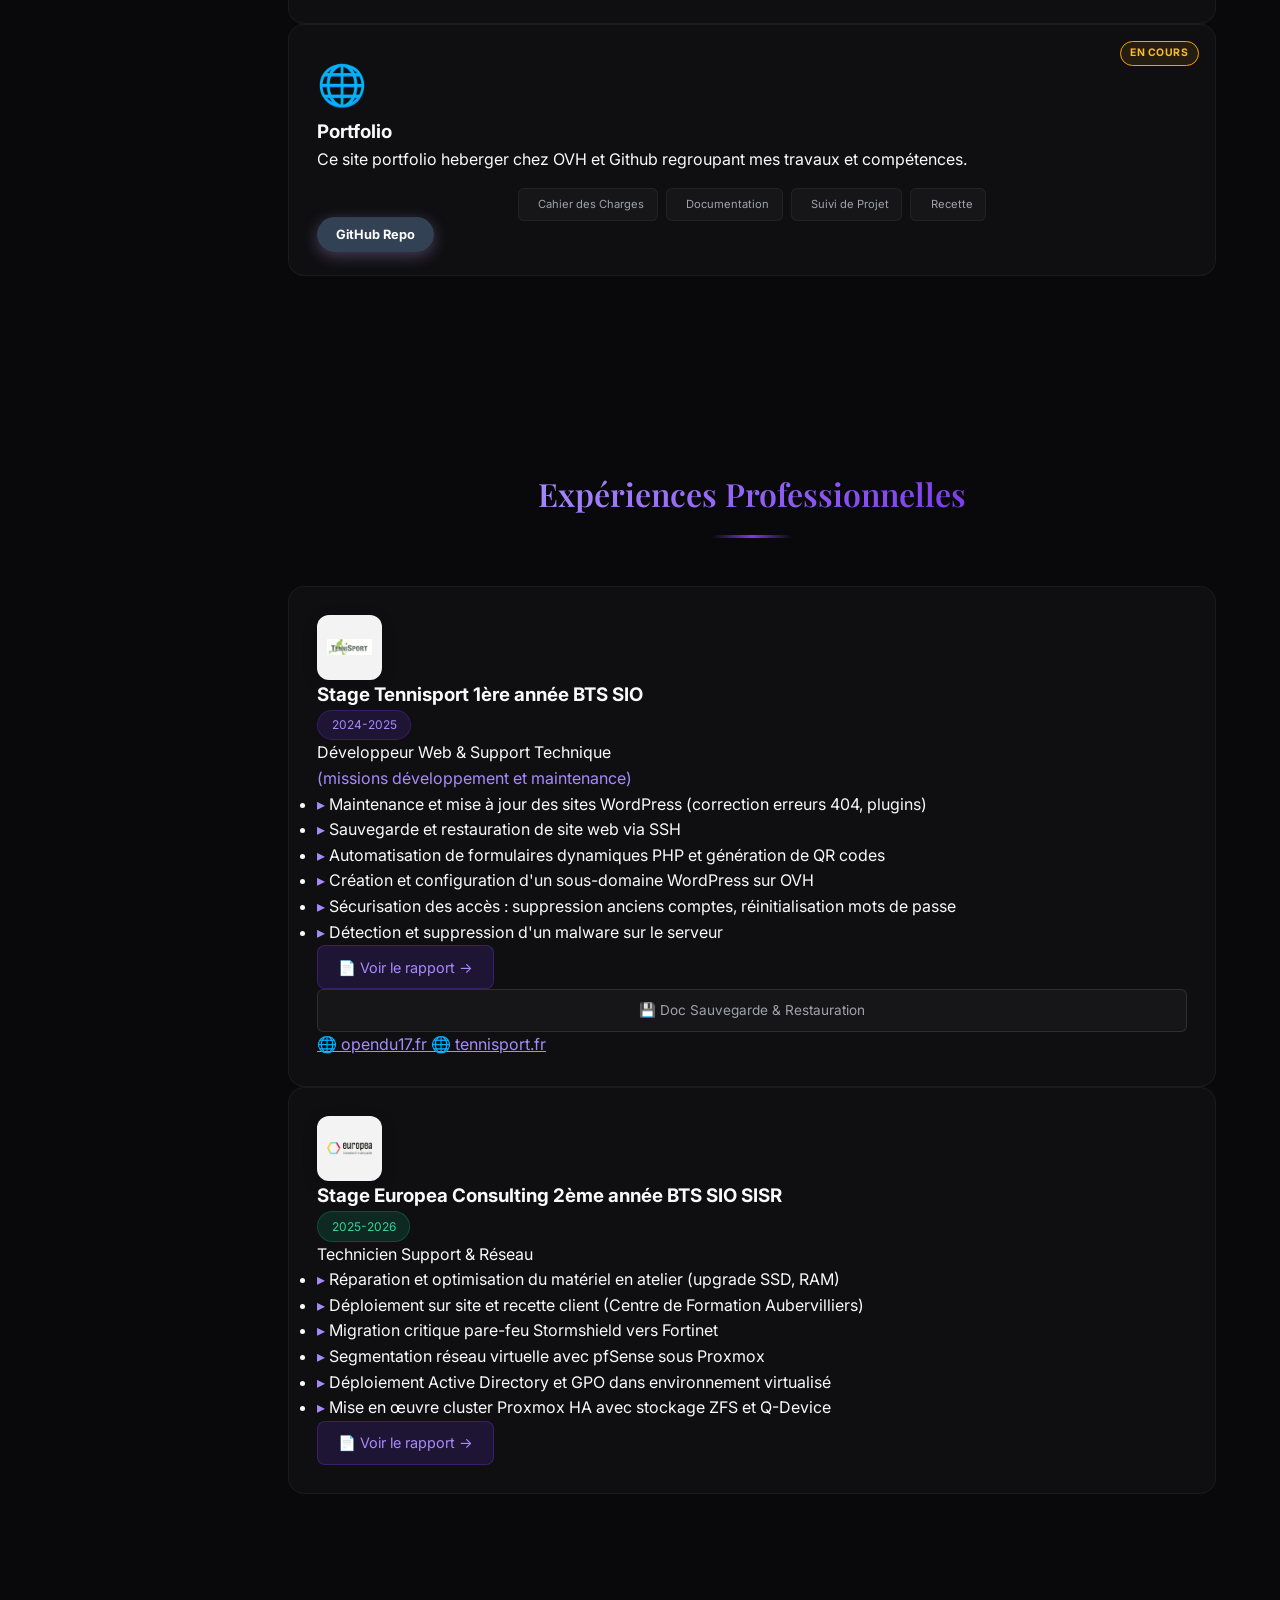
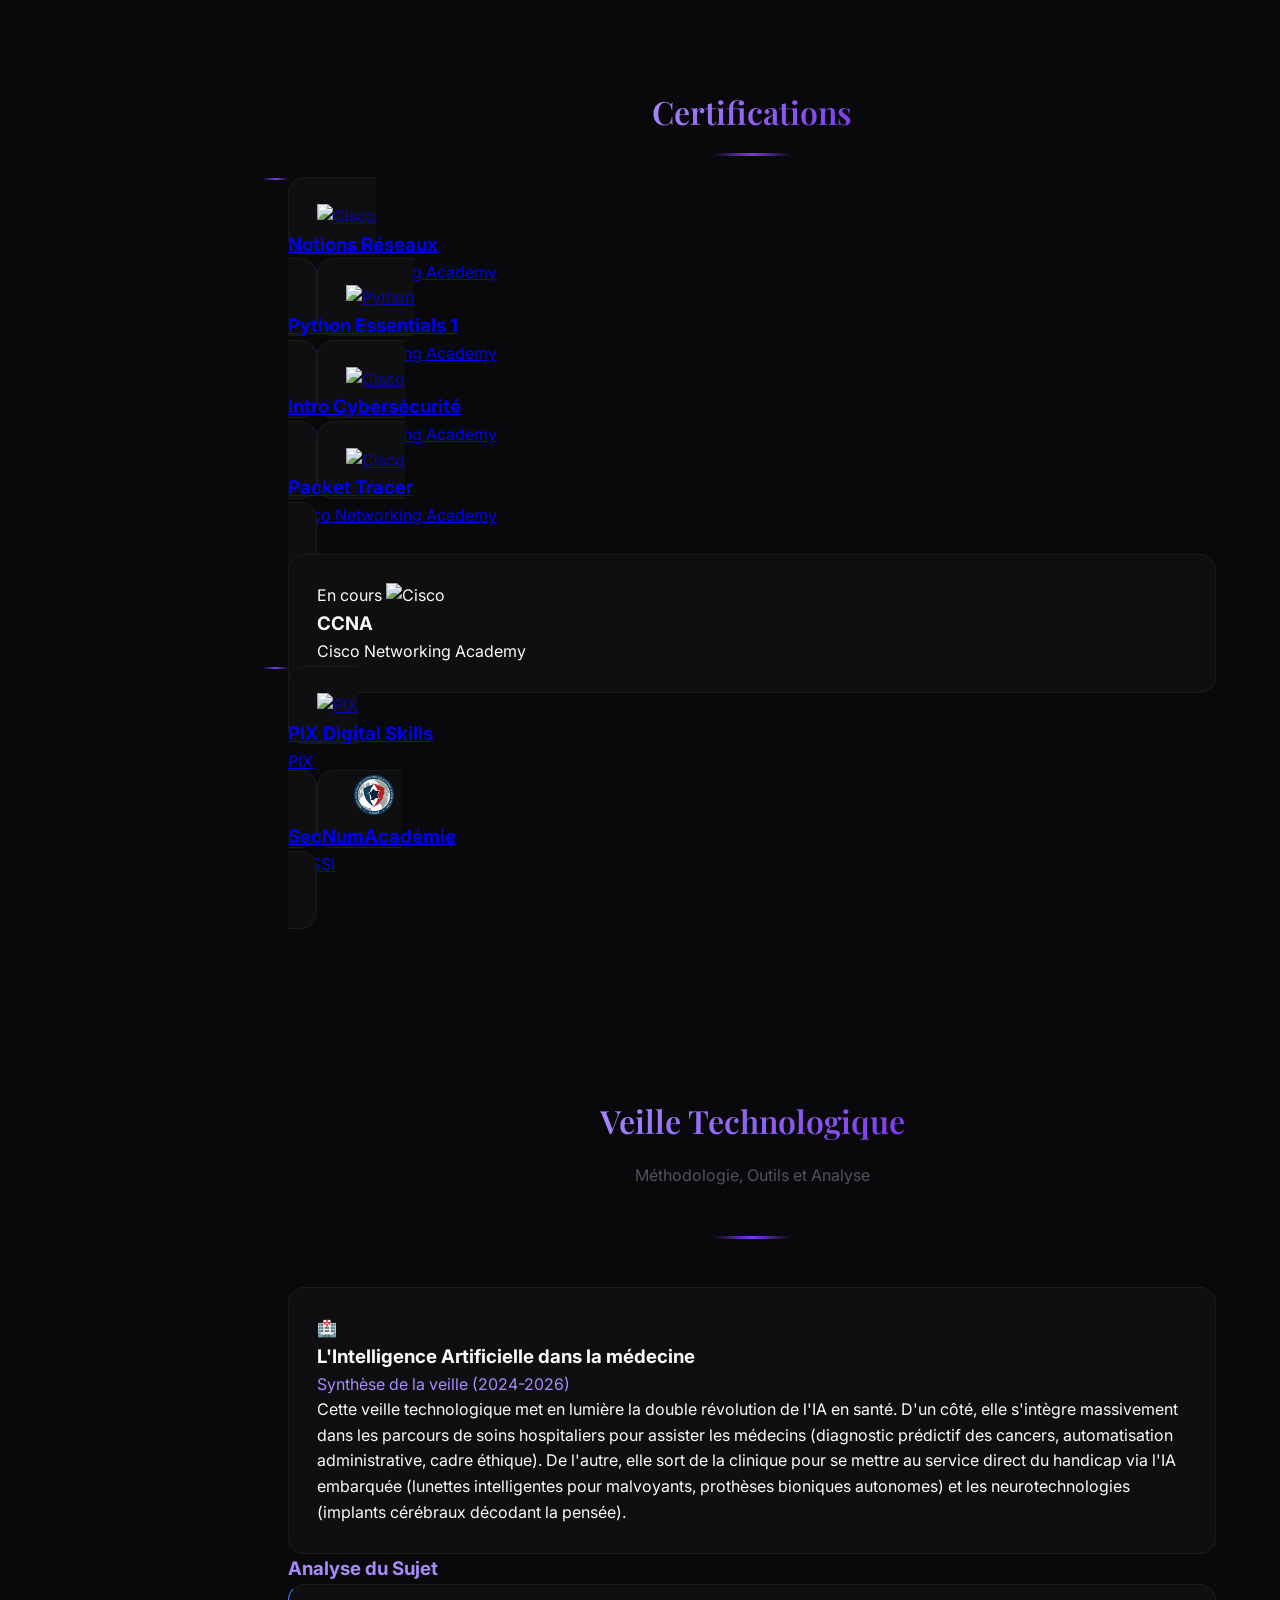
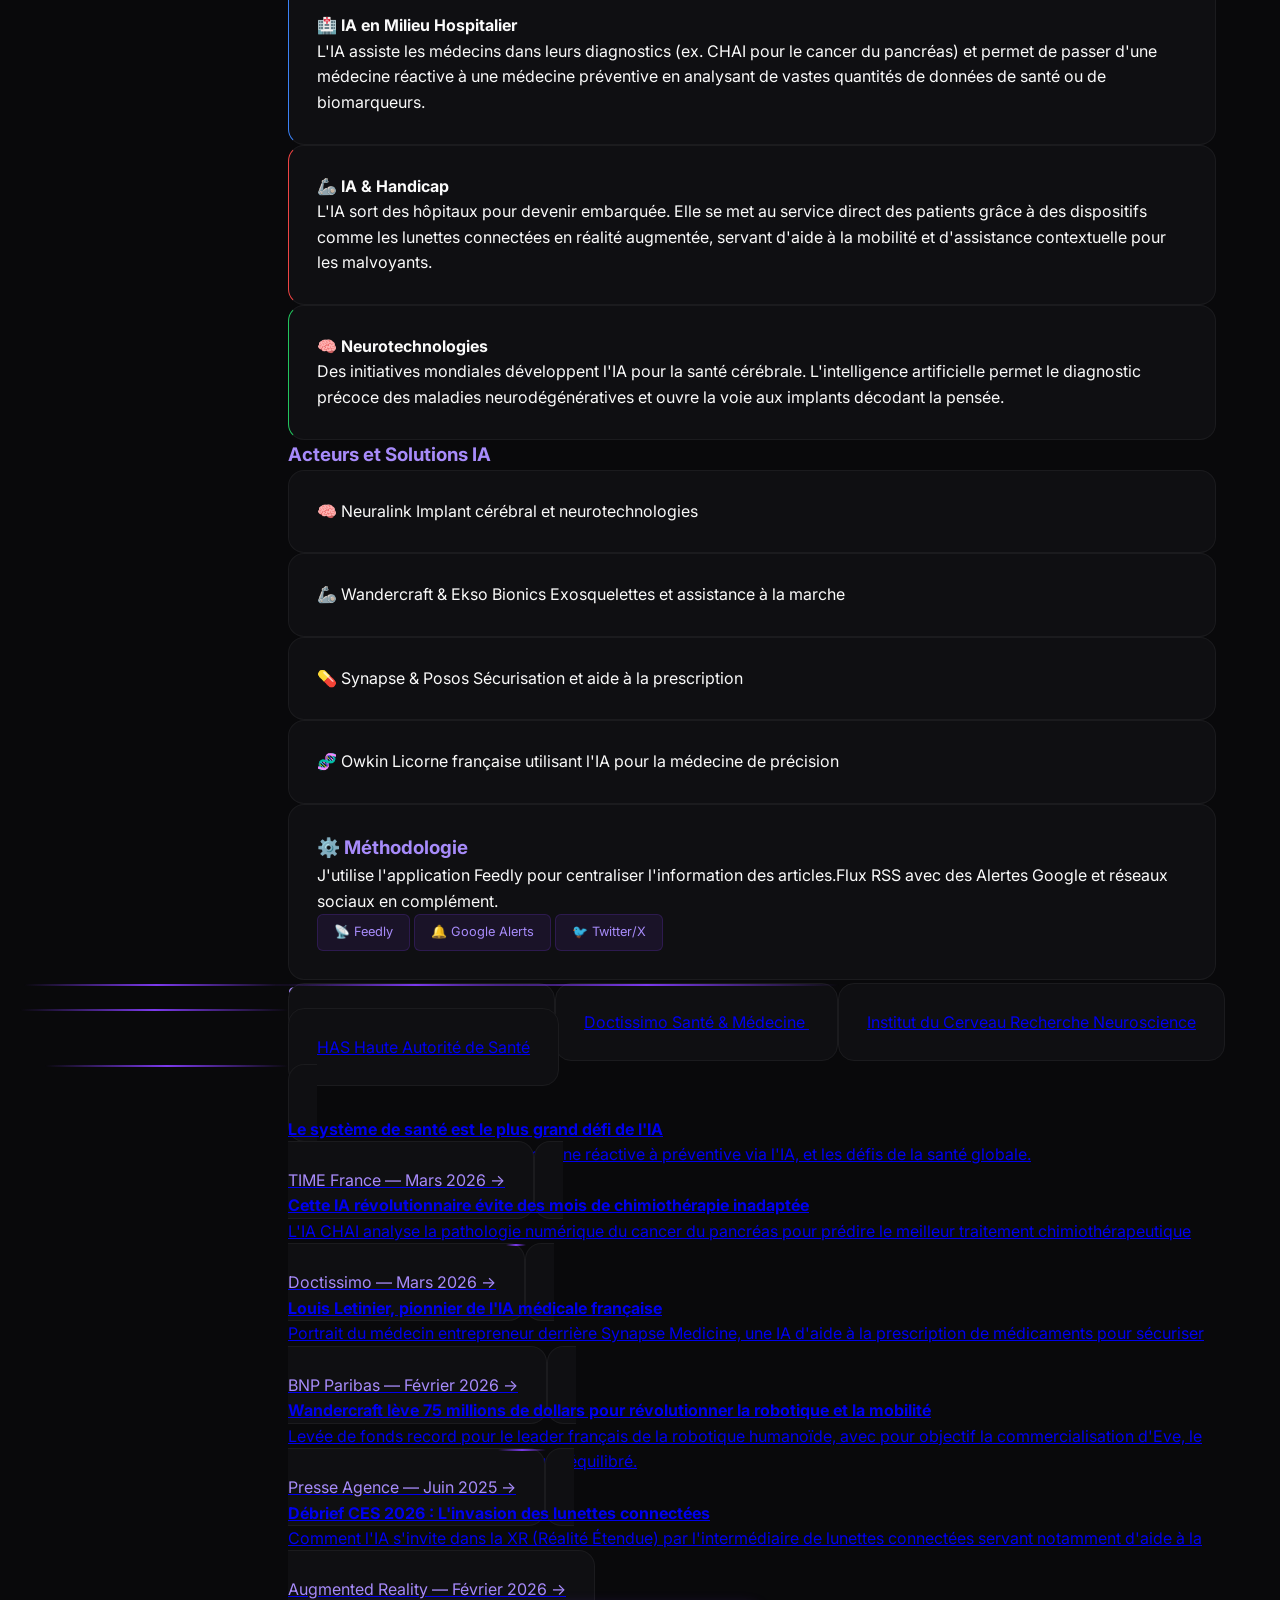
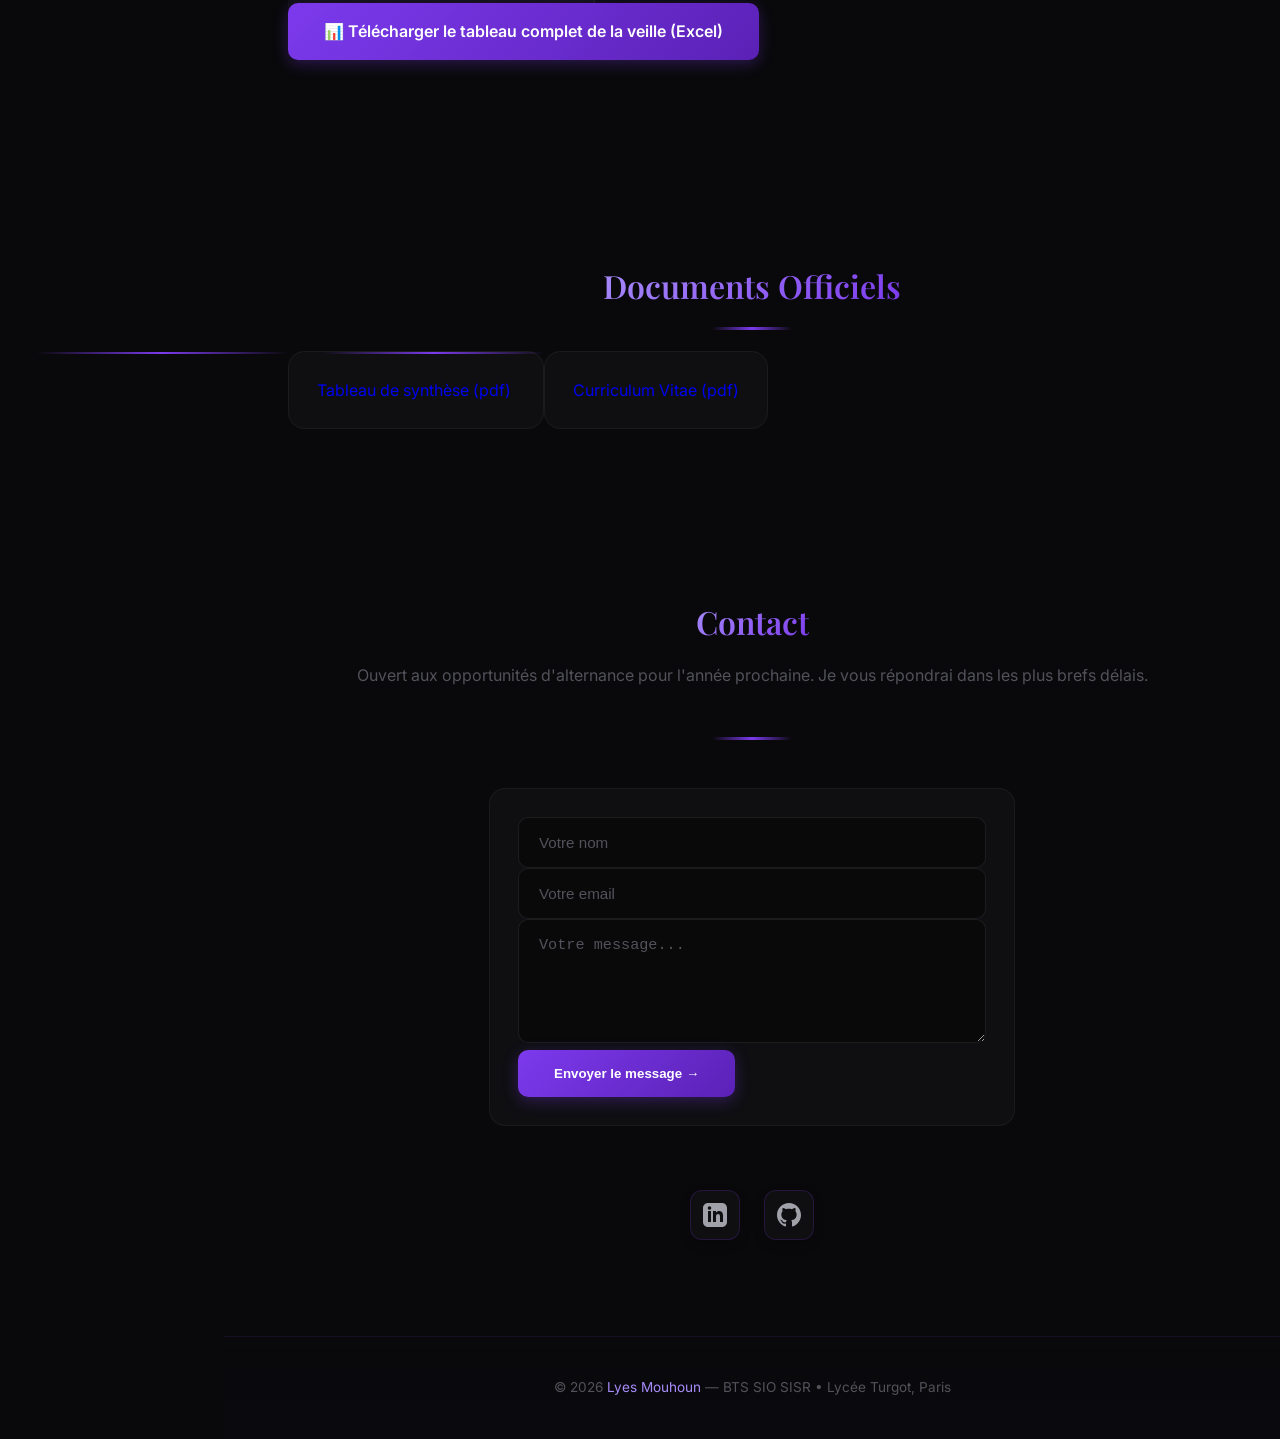
==== commit dc22521b: "Add MFC context documents dropdown in E6 section" ====
--- a/index.html
+++ b/index.html
@@ -194,6 +194,39 @@
       <h2 class="section-title"><span>Epreuve Technique E6</span></h2>
       <p class="section-subtitle">Support de l'épreuve "Administration des systèmes et des réseaux"</p>
       <p style="max-width: 700px; margin: 0.5rem auto 1.5rem; text-align: center; color: var(--text-muted, #9ca3af); font-size: 0.9rem; line-height: 1.6;">Organisation support : <strong style="color: var(--text-secondary, #d1d5db);">la Maison de la Formation Continue (MFC)</strong>, un centre de formation pour adultes basé à Lille, disposant de filiales à Bordeaux, Lyon, Nantes, Nice et Rennes.</p>
+
+      <!-- Contexte MFC - Documents cliquables -->
+      <details style="max-width: 700px; margin: 0 auto 1.5rem; background: rgba(67, 97, 238, 0.06); border: 1px solid rgba(67, 97, 238, 0.2); border-radius: 12px; padding: 0;">
+        <summary style="cursor: pointer; padding: 0.75rem 1.25rem; font-weight: 600; color: var(--text-secondary, #d1d5db); font-size: 0.95rem; list-style: none; display: flex; align-items: center; gap: 0.5rem;">
+          <span>📂</span> Contexte MFC — Documents de référence
+          <span style="margin-left: auto; font-size: 0.75rem; opacity: 0.6;">▼</span>
+        </summary>
+        <div style="padding: 0.5rem 1.25rem 1.25rem; display: flex; flex-direction: column; gap: 0.75rem;">
+
+          <p style="font-size: 0.8rem; font-weight: 600; color: var(--accent, #4361ee); margin: 0;">Schémas réseau</p>
+          <div style="display: flex; flex-wrap: wrap; gap: 0.4rem;">
+            <a href="E6 MFC/Contexte MFC/Descriptifs/Schémas réseau/01 Reseau_Logique_MFC_siege.pdf" target="_blank" class="btn-doc text-xs" style="padding: 0.35rem 0.7rem;">📄 Réseau Logique MFC</a>
+            <a href="E6 MFC/Contexte MFC/Descriptifs/Schémas réseau/02 Exemple Schéma Réseau physique MFC 2020.pdf" target="_blank" class="btn-doc text-xs" style="padding: 0.35rem 0.7rem;">📄 Réseau Physique MFC</a>
+            <a href="E6 MFC/Contexte MFC/Descriptifs/Schémas réseau/03 Labo_de_travail.pdf" target="_blank" class="btn-doc text-xs" style="padding: 0.35rem 0.7rem;">📄 Labo de travail</a>
+            <a href="E6 MFC/Contexte MFC/Descriptifs/Schémas réseau/Serveurs Siege MFC.pdf" target="_blank" class="btn-doc text-xs" style="padding: 0.35rem 0.7rem;">📄 Serveurs Siège MFC</a>
+          </div>
+
+          <p style="font-size: 0.8rem; font-weight: 600; color: var(--accent, #4361ee); margin: 0;">Active Directory</p>
+          <div style="display: flex; flex-wrap: wrap; gap: 0.4rem;">
+            <a href="E6 MFC/Contexte MFC/Descriptifs/Acive Directory/03 schema OU AD MFC.pdf" target="_blank" class="btn-doc text-xs" style="padding: 0.35rem 0.7rem;">📄 Schéma OU AD MFC</a>
+            <a href="E6 MFC/Contexte MFC/Descriptifs/Acive Directory/Permissions_Fichiers_MFC.pdf" target="_blank" class="btn-doc text-xs" style="padding: 0.35rem 0.7rem;">📄 Permissions Fichiers MFC</a>
+          </div>
+
+          <p style="font-size: 0.8rem; font-weight: 600; color: var(--accent, #4361ee); margin: 0;">Plaquettes Formation</p>
+          <div style="display: flex; flex-wrap: wrap; gap: 0.4rem;">
+            <a href="E6 MFC/Contexte MFC/Descriptifs/Exemple  plaquettes Formation/Catalogue MFC.pdf" target="_blank" class="btn-doc text-xs" style="padding: 0.35rem 0.7rem;">📄 Catalogue MFC</a>
+            <a href="E6 MFC/Contexte MFC/Descriptifs/Exemple  plaquettes Formation/Fiche_Formation_PHP.pdf" target="_blank" class="btn-doc text-xs" style="padding: 0.35rem 0.7rem;">📄 Fiche Formation PHP</a>
+            <a href="E6 MFC/Contexte MFC/Descriptifs/Exemple  plaquettes Formation/Fiche_Seminaire_Modele.pdf" target="_blank" class="btn-doc text-xs" style="padding: 0.35rem 0.7rem;">📄 Fiche Séminaire</a>
+          </div>
+
+        </div>
+      </details>
+
       <div class="section-divider"></div>
 
       <div class="max-w-6xl mx-auto">
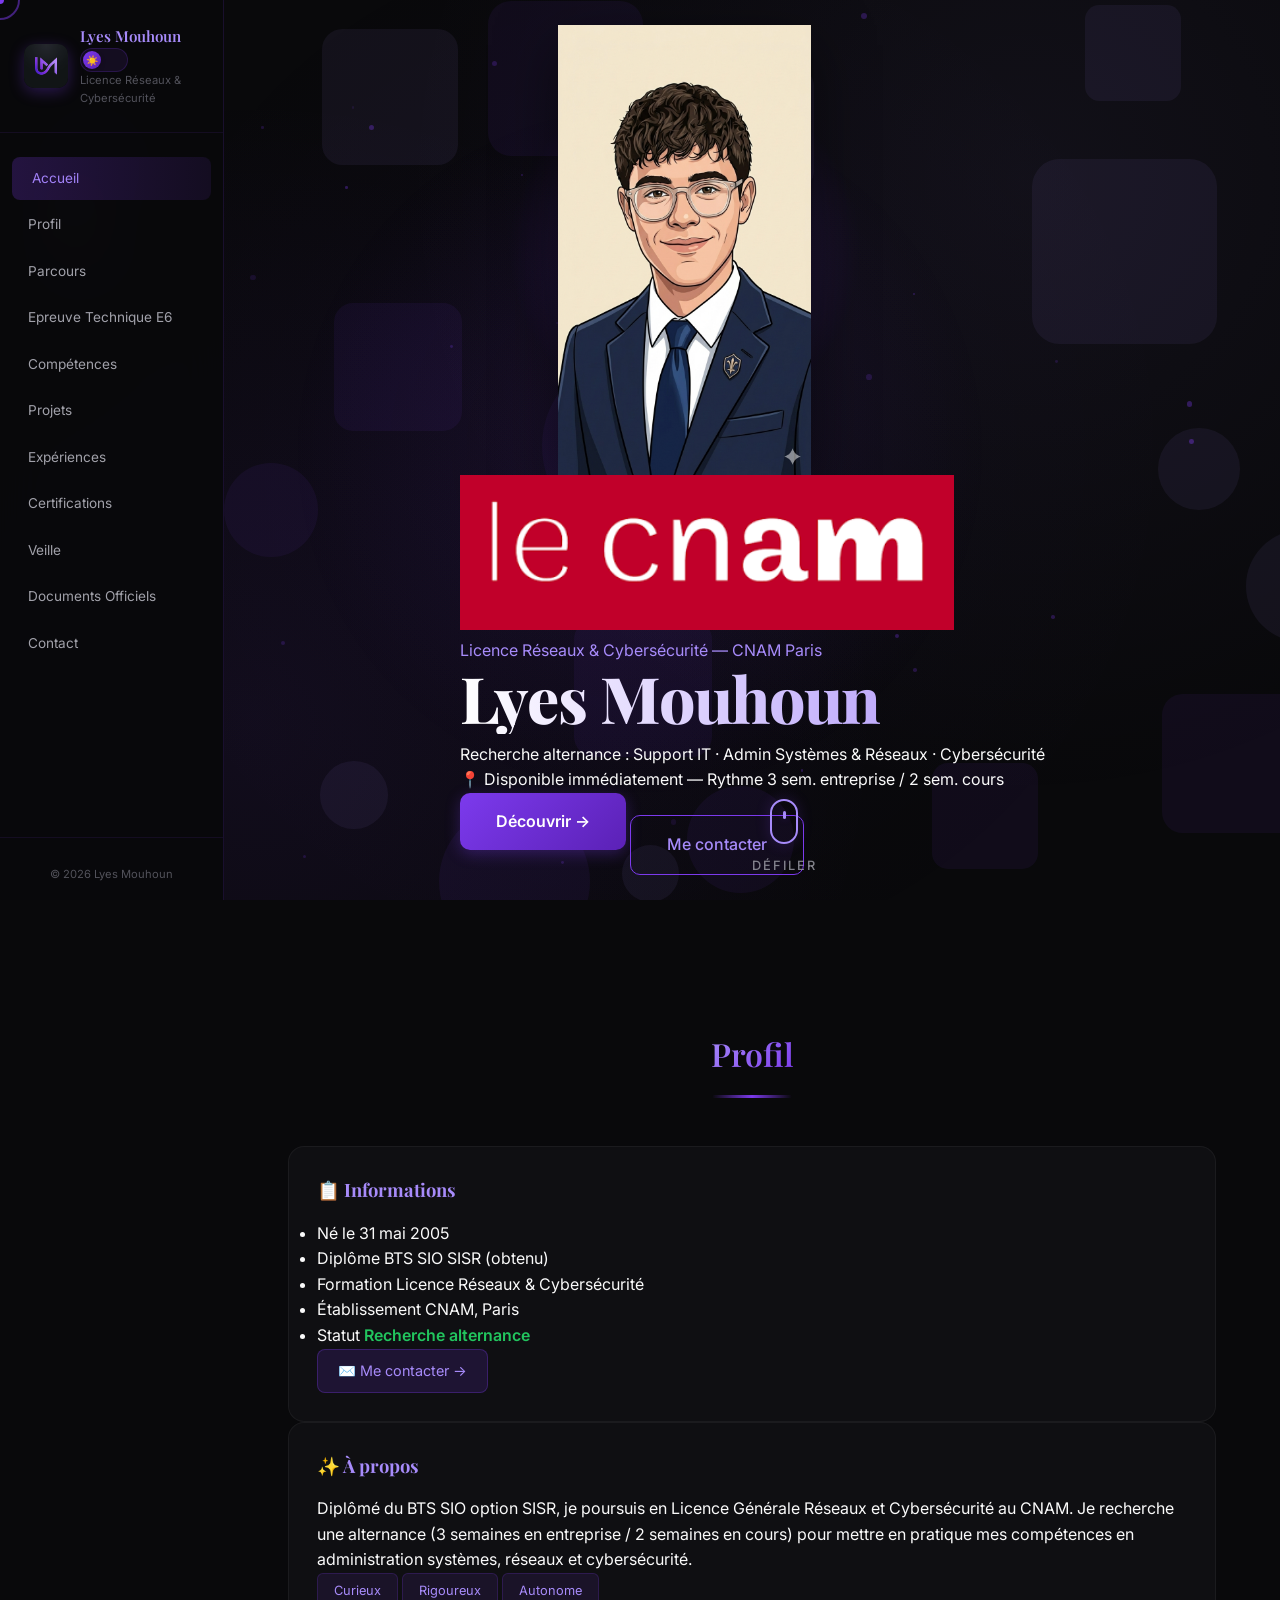
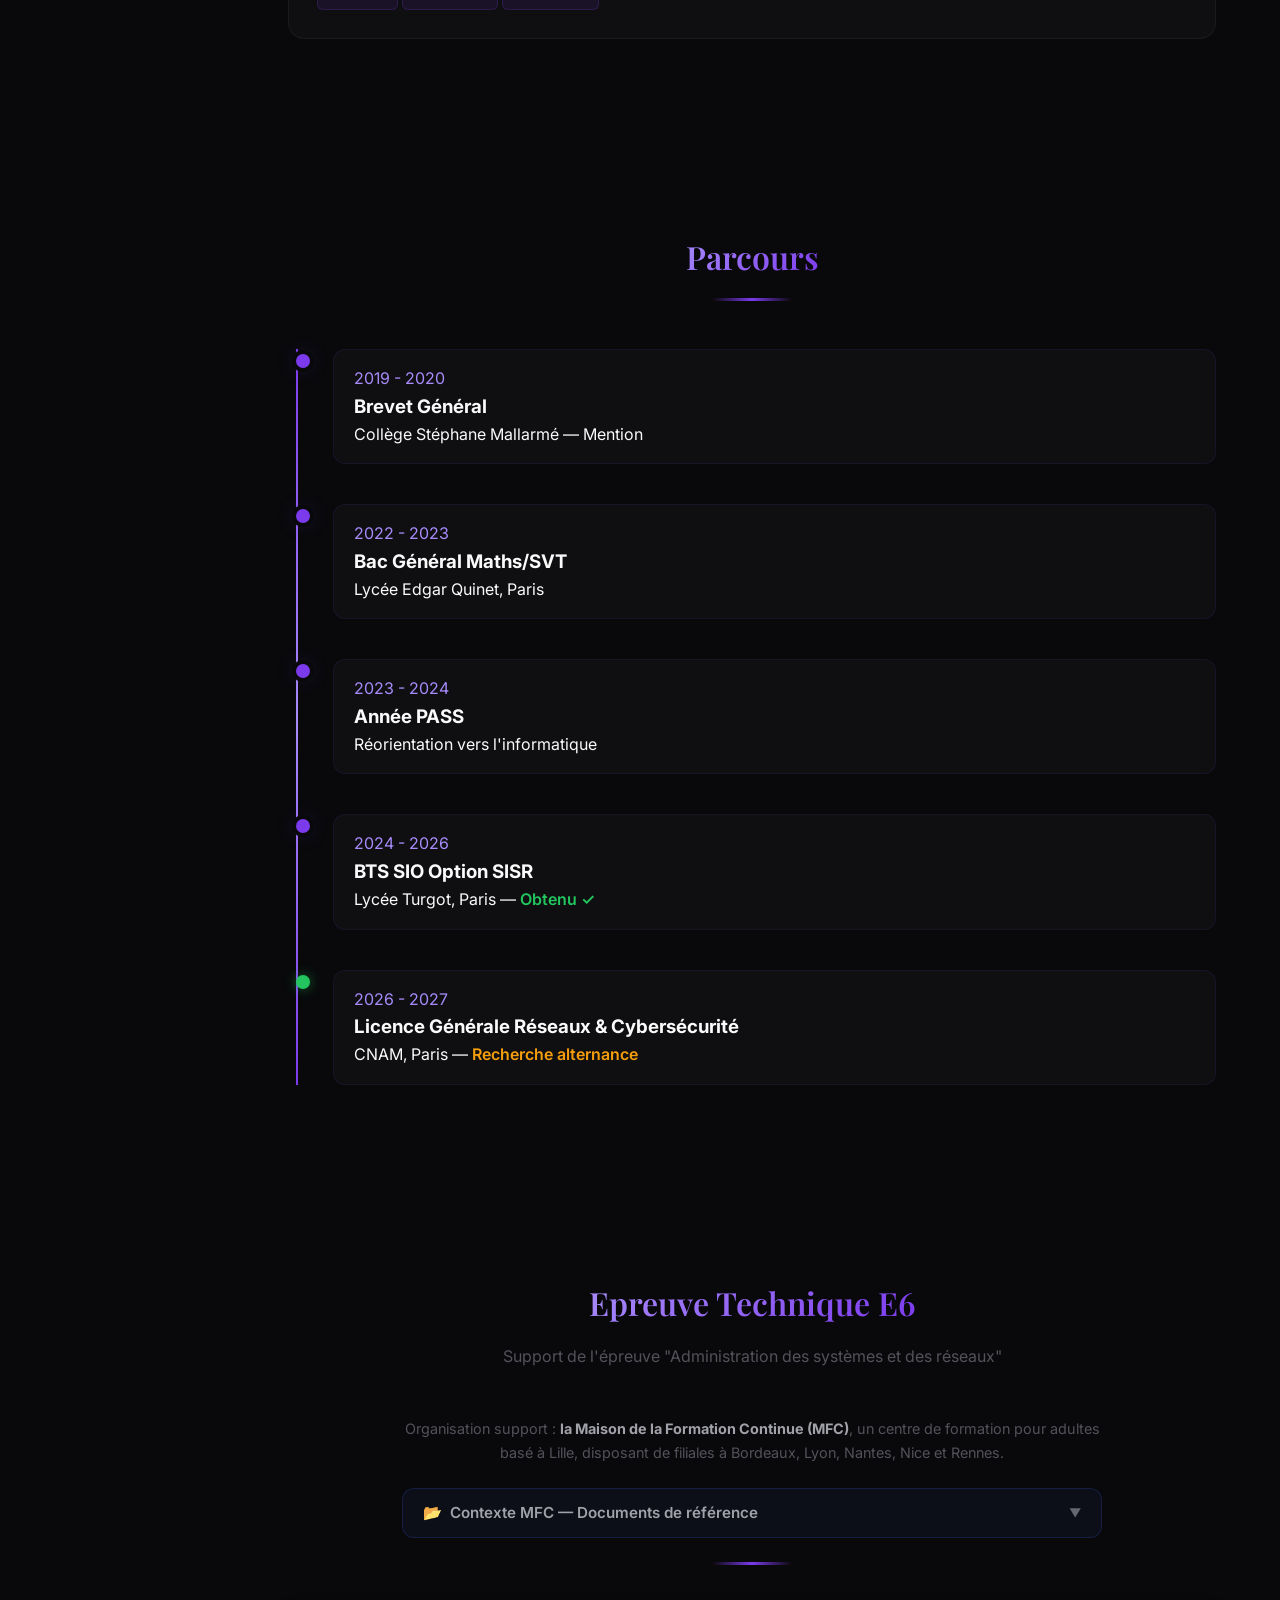
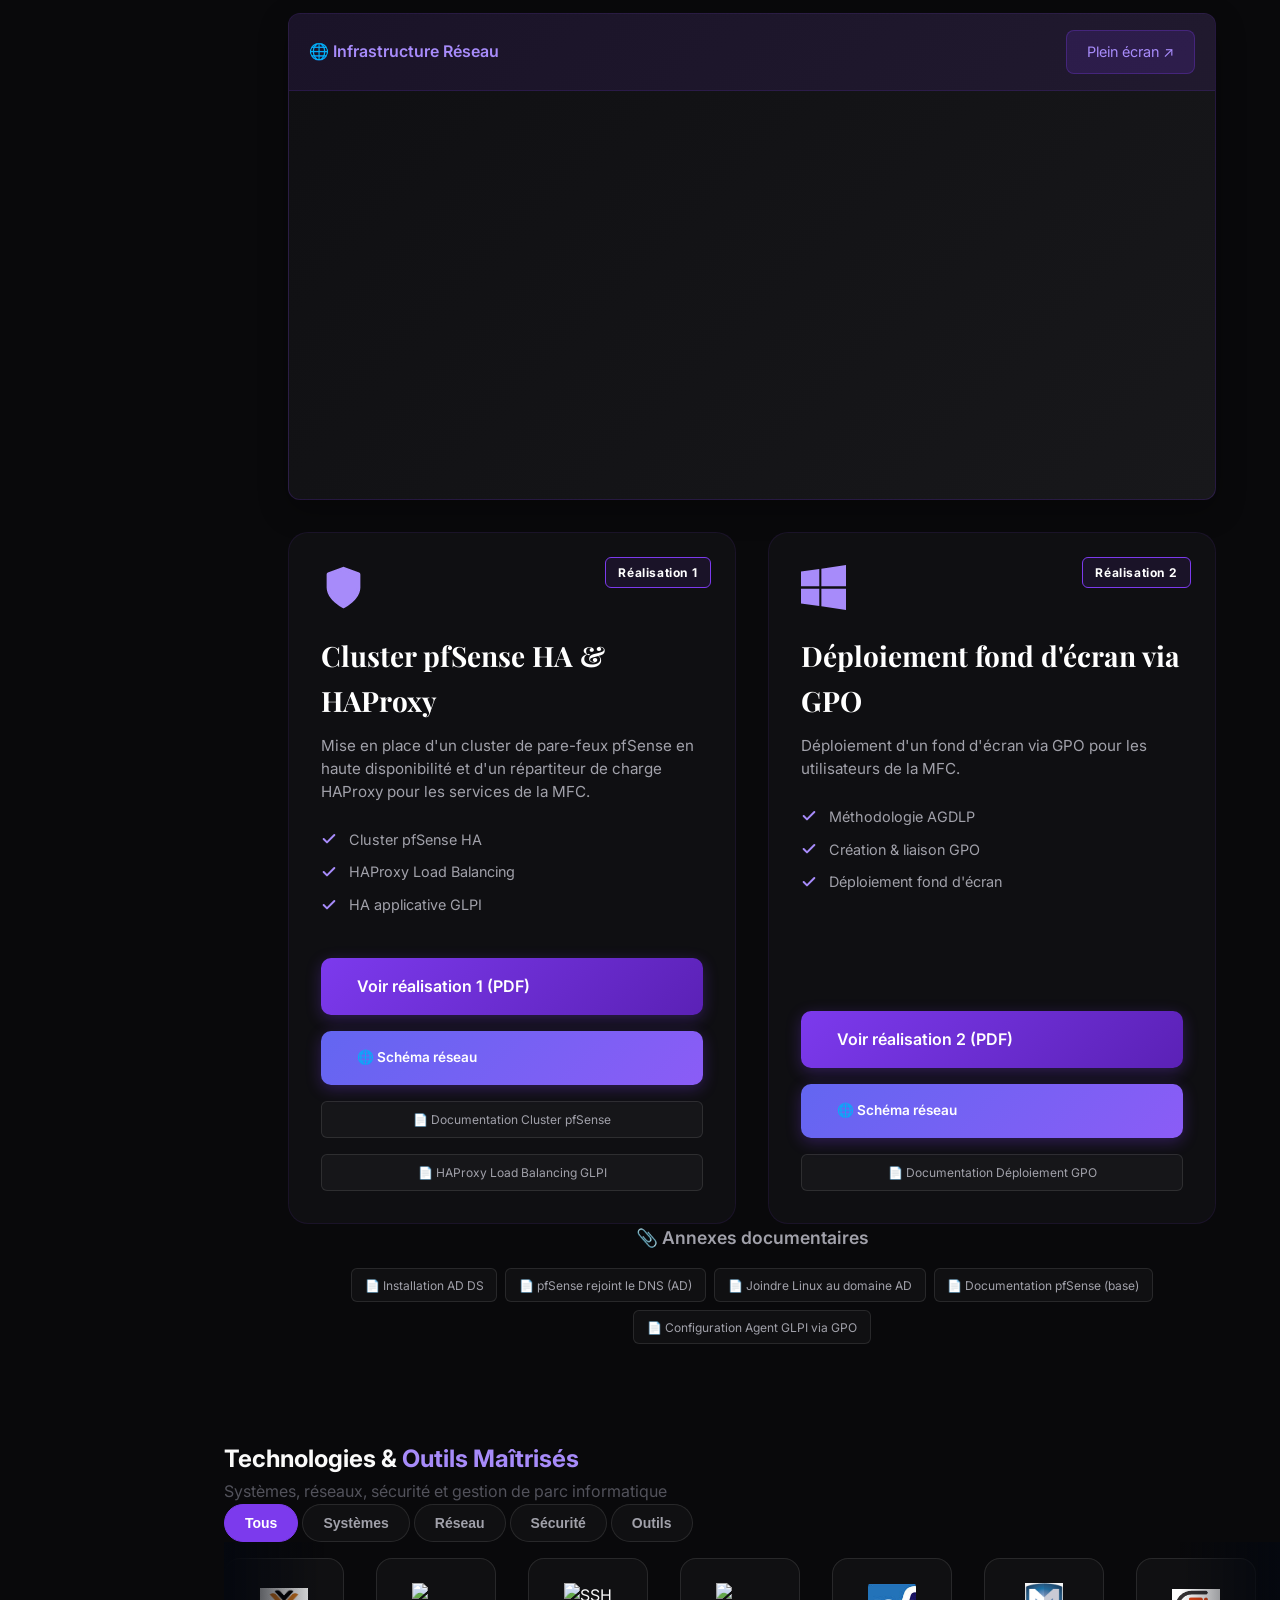
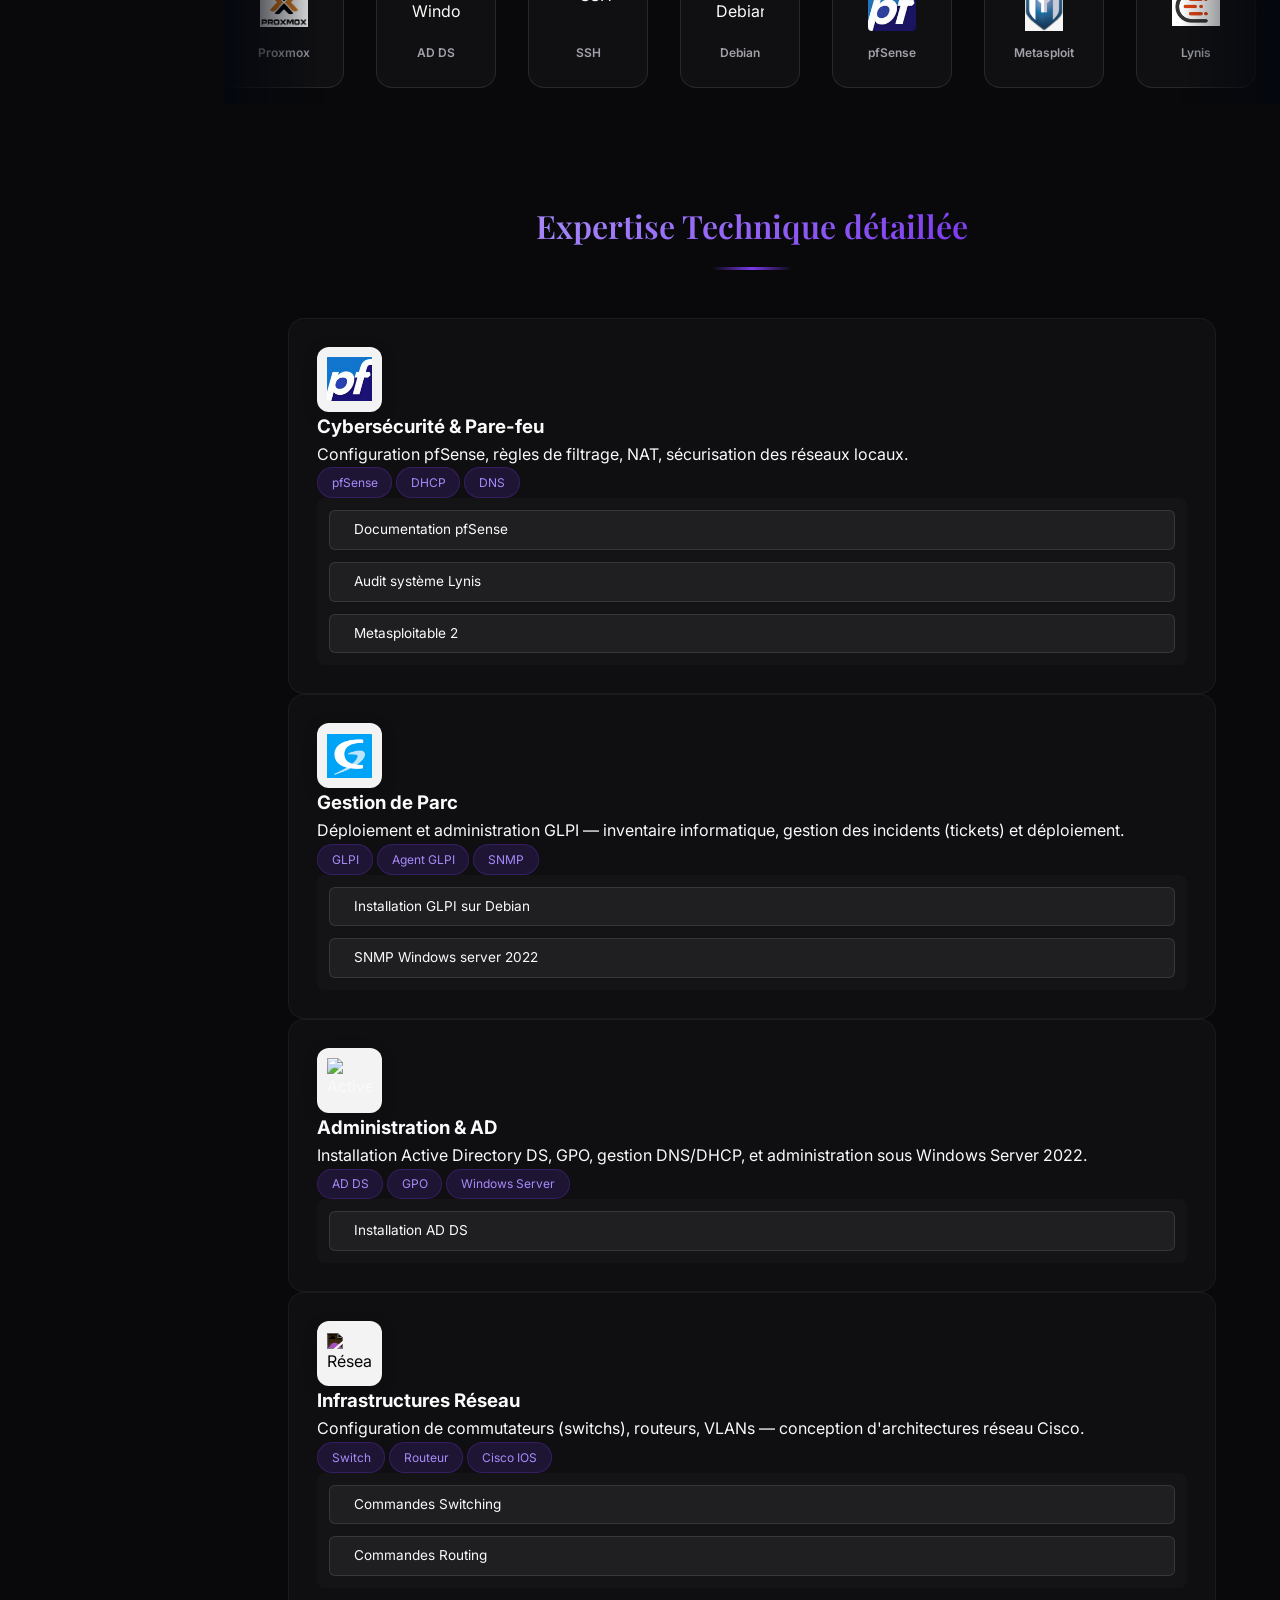
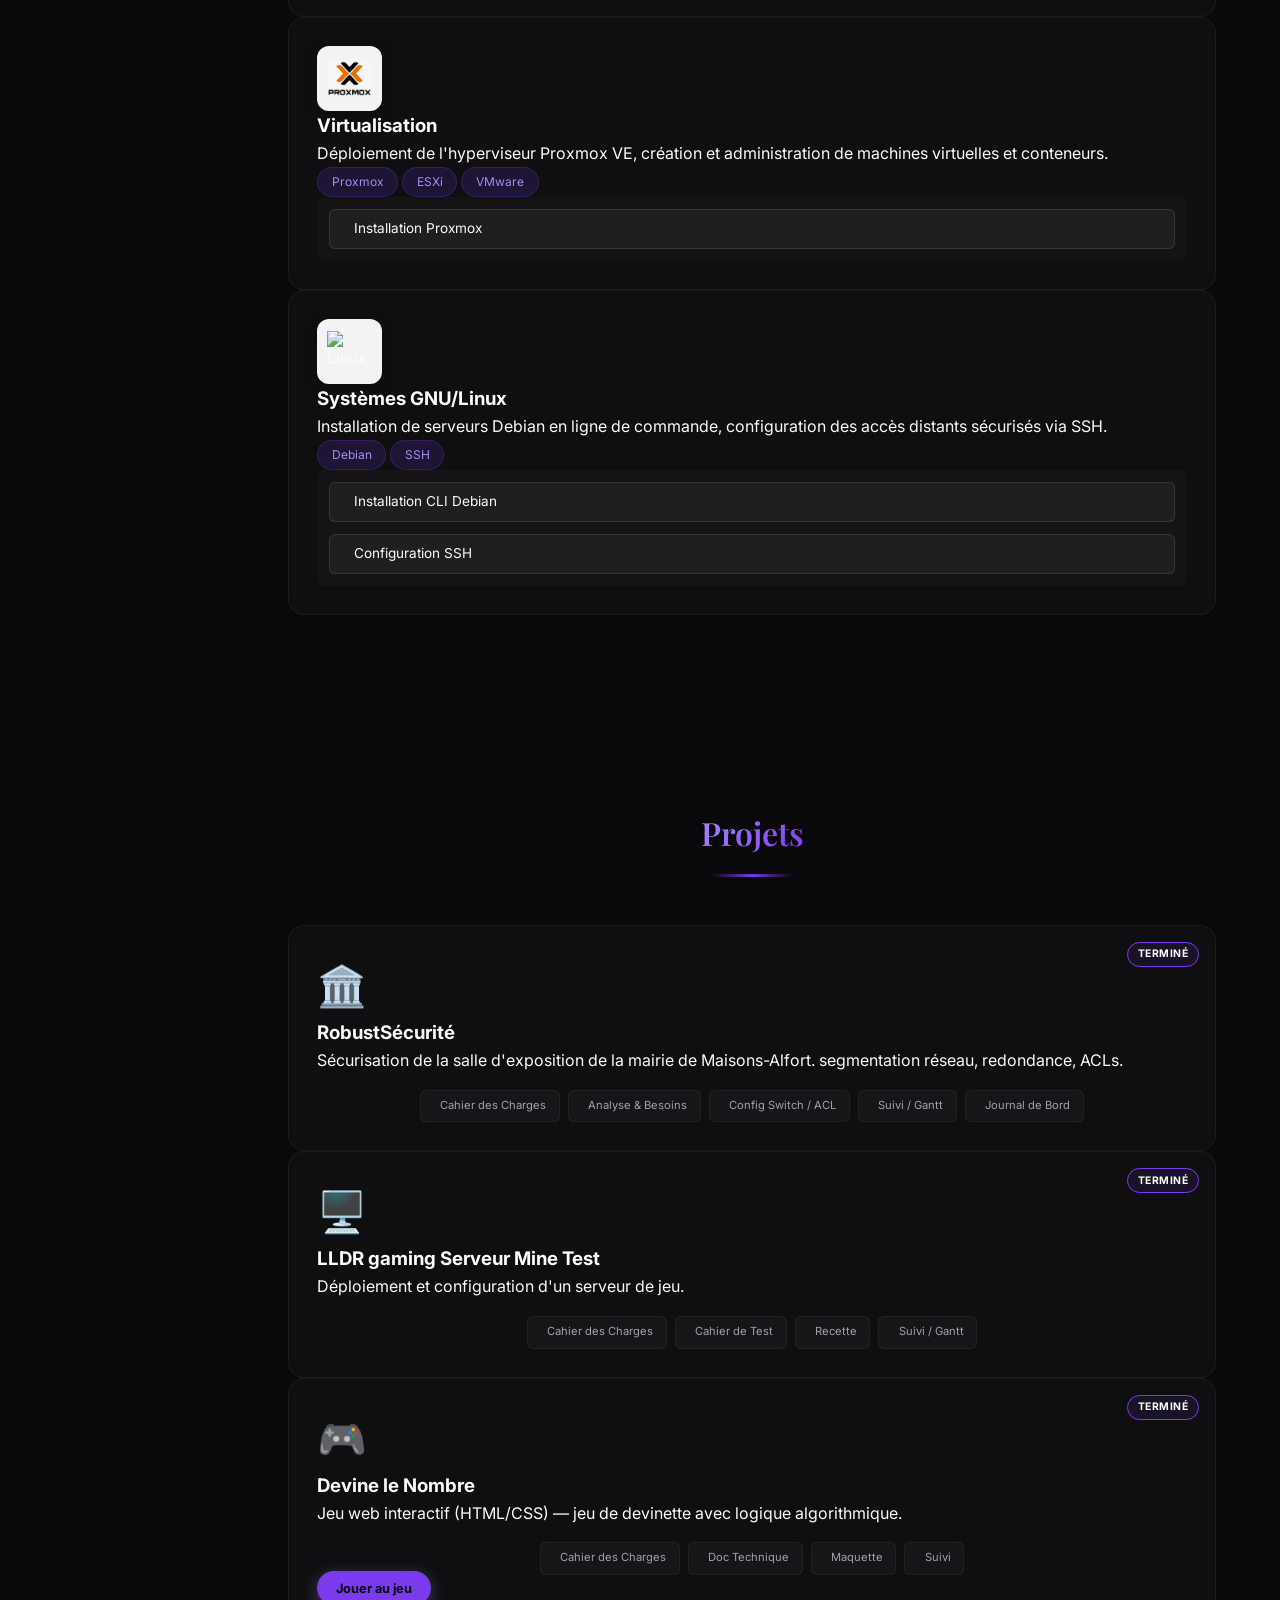
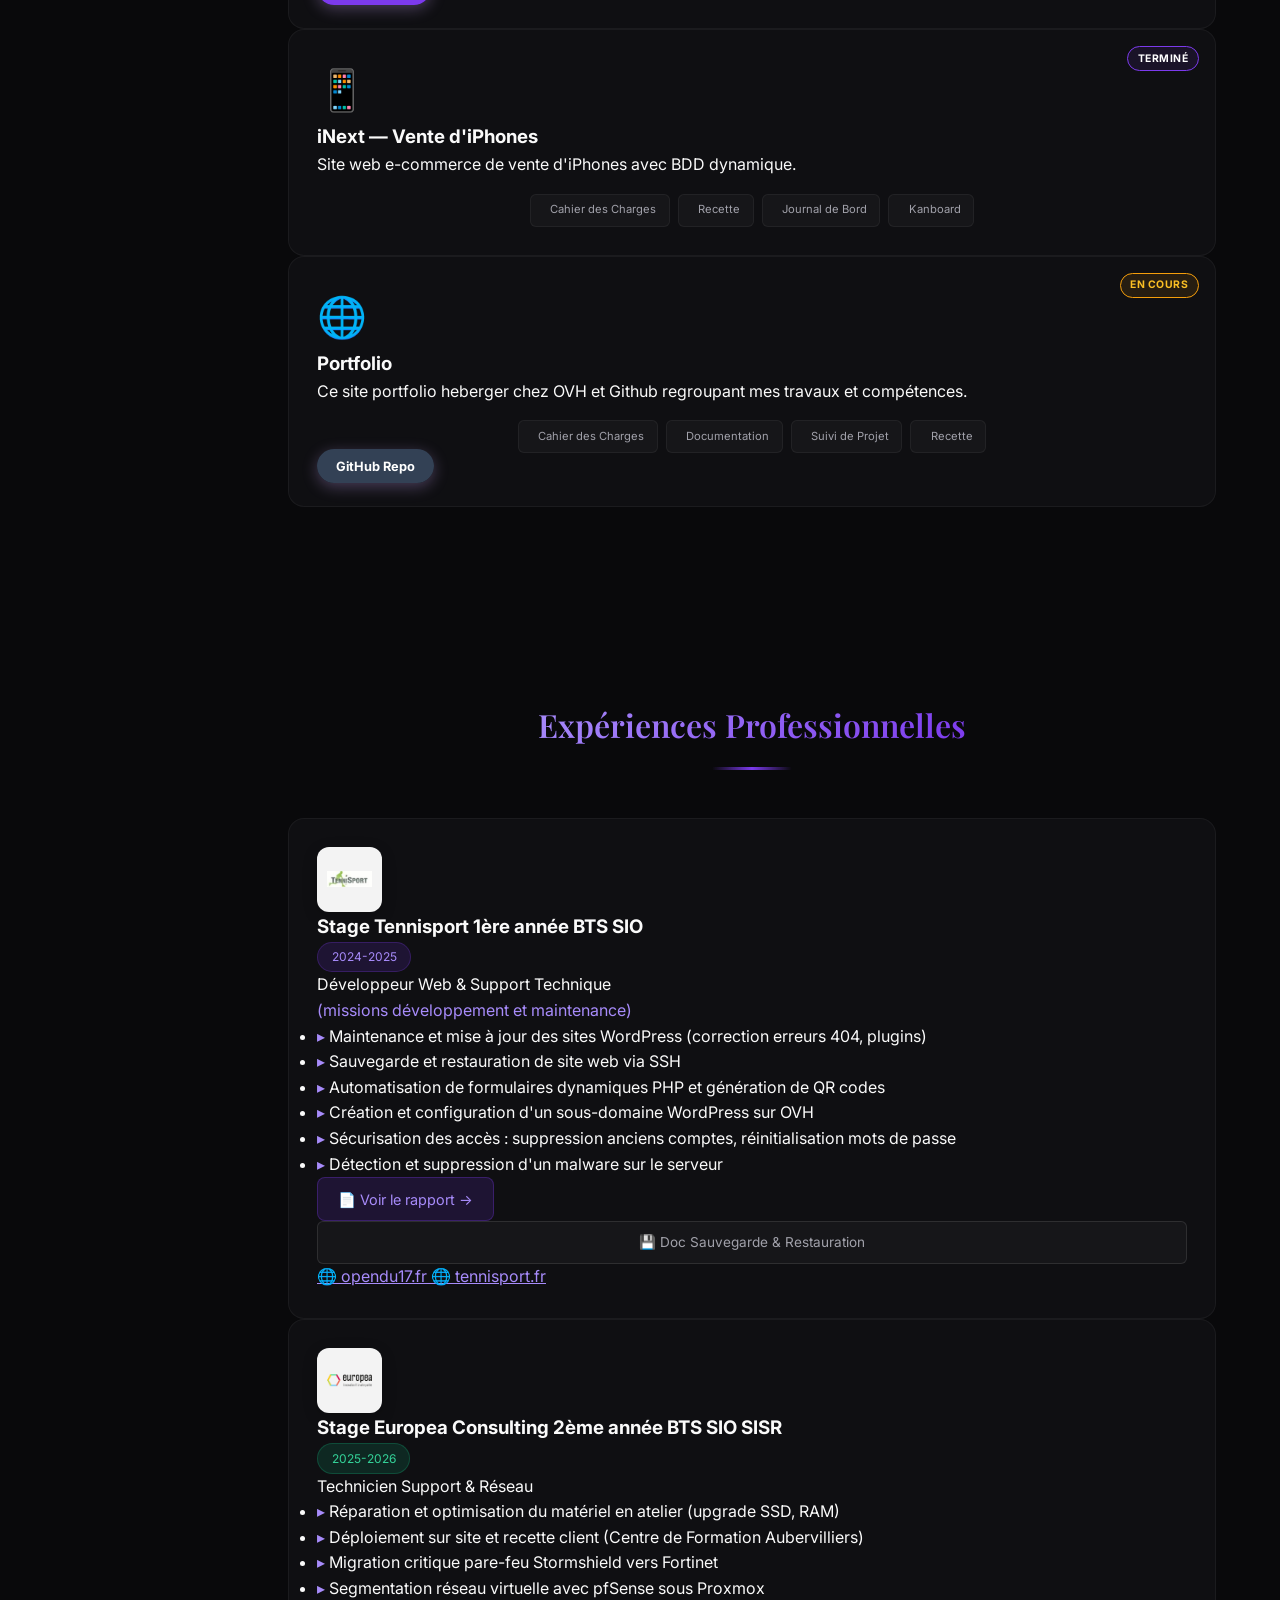
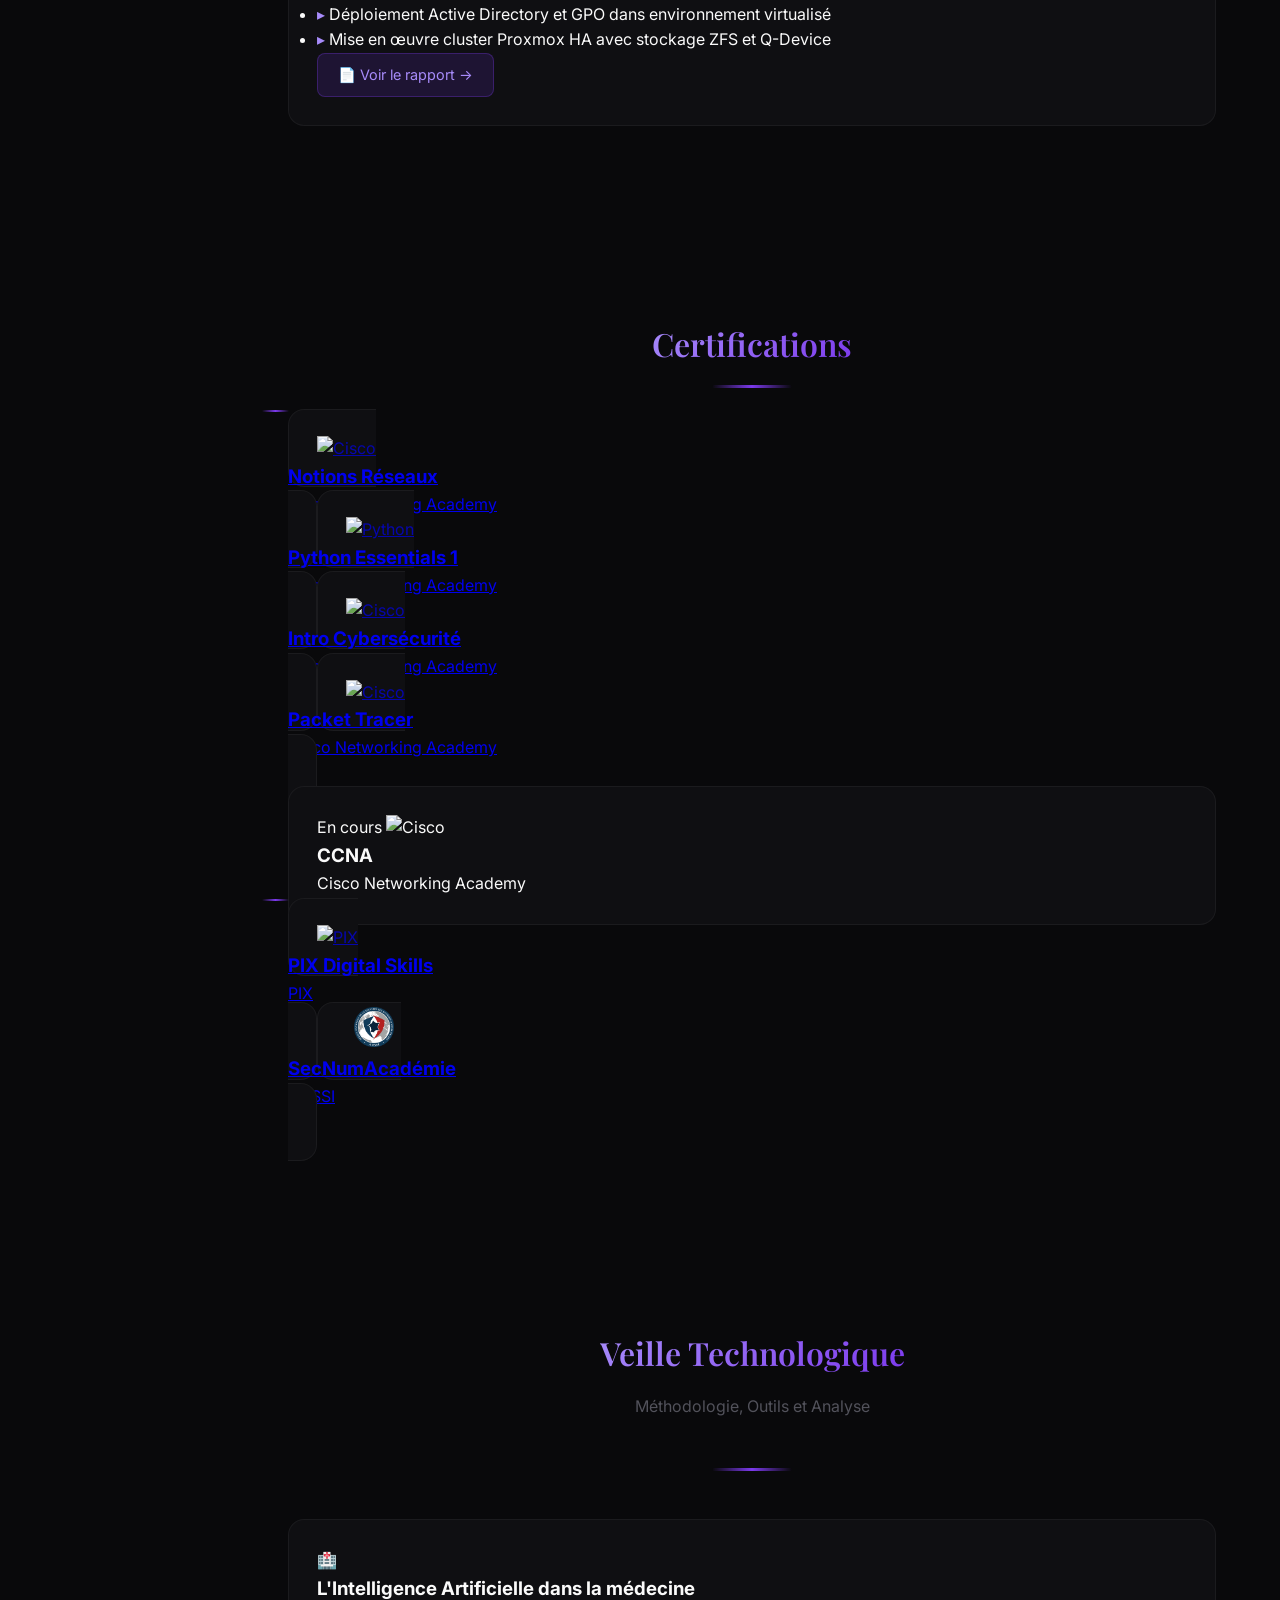
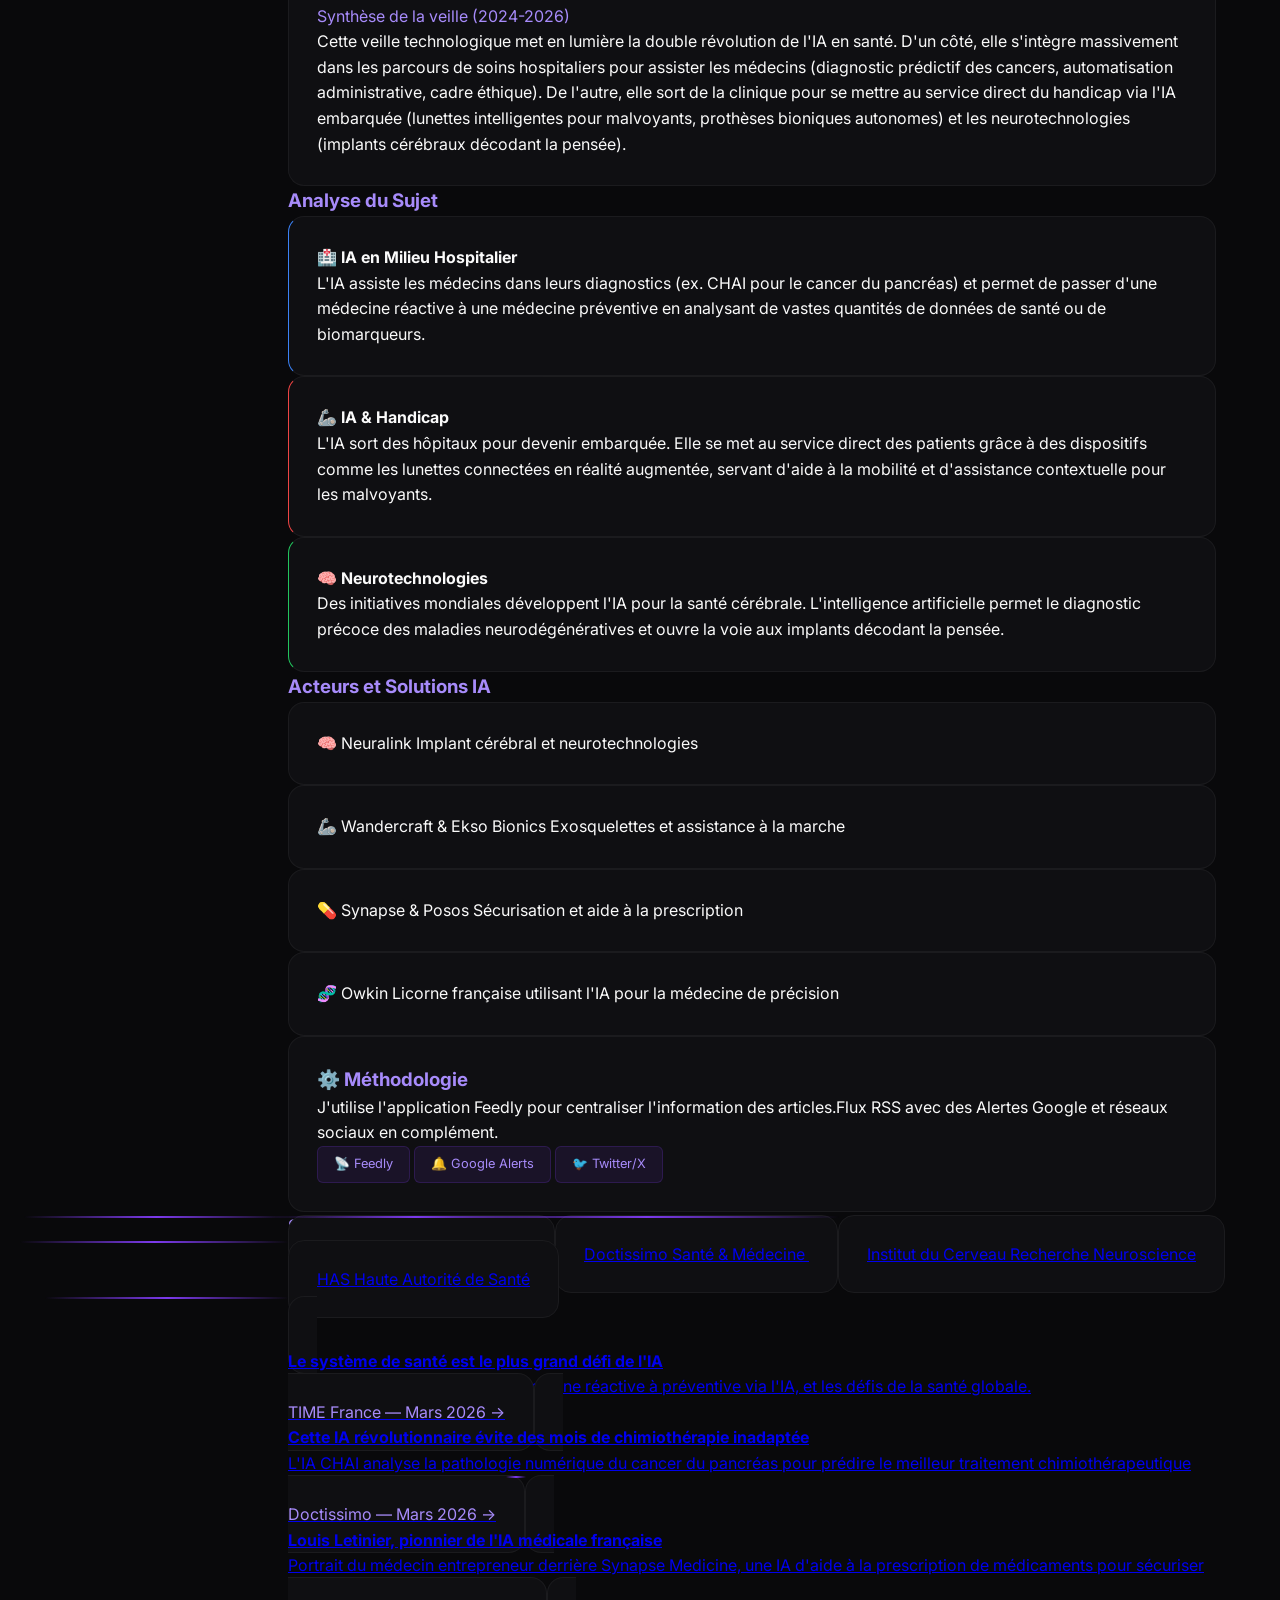
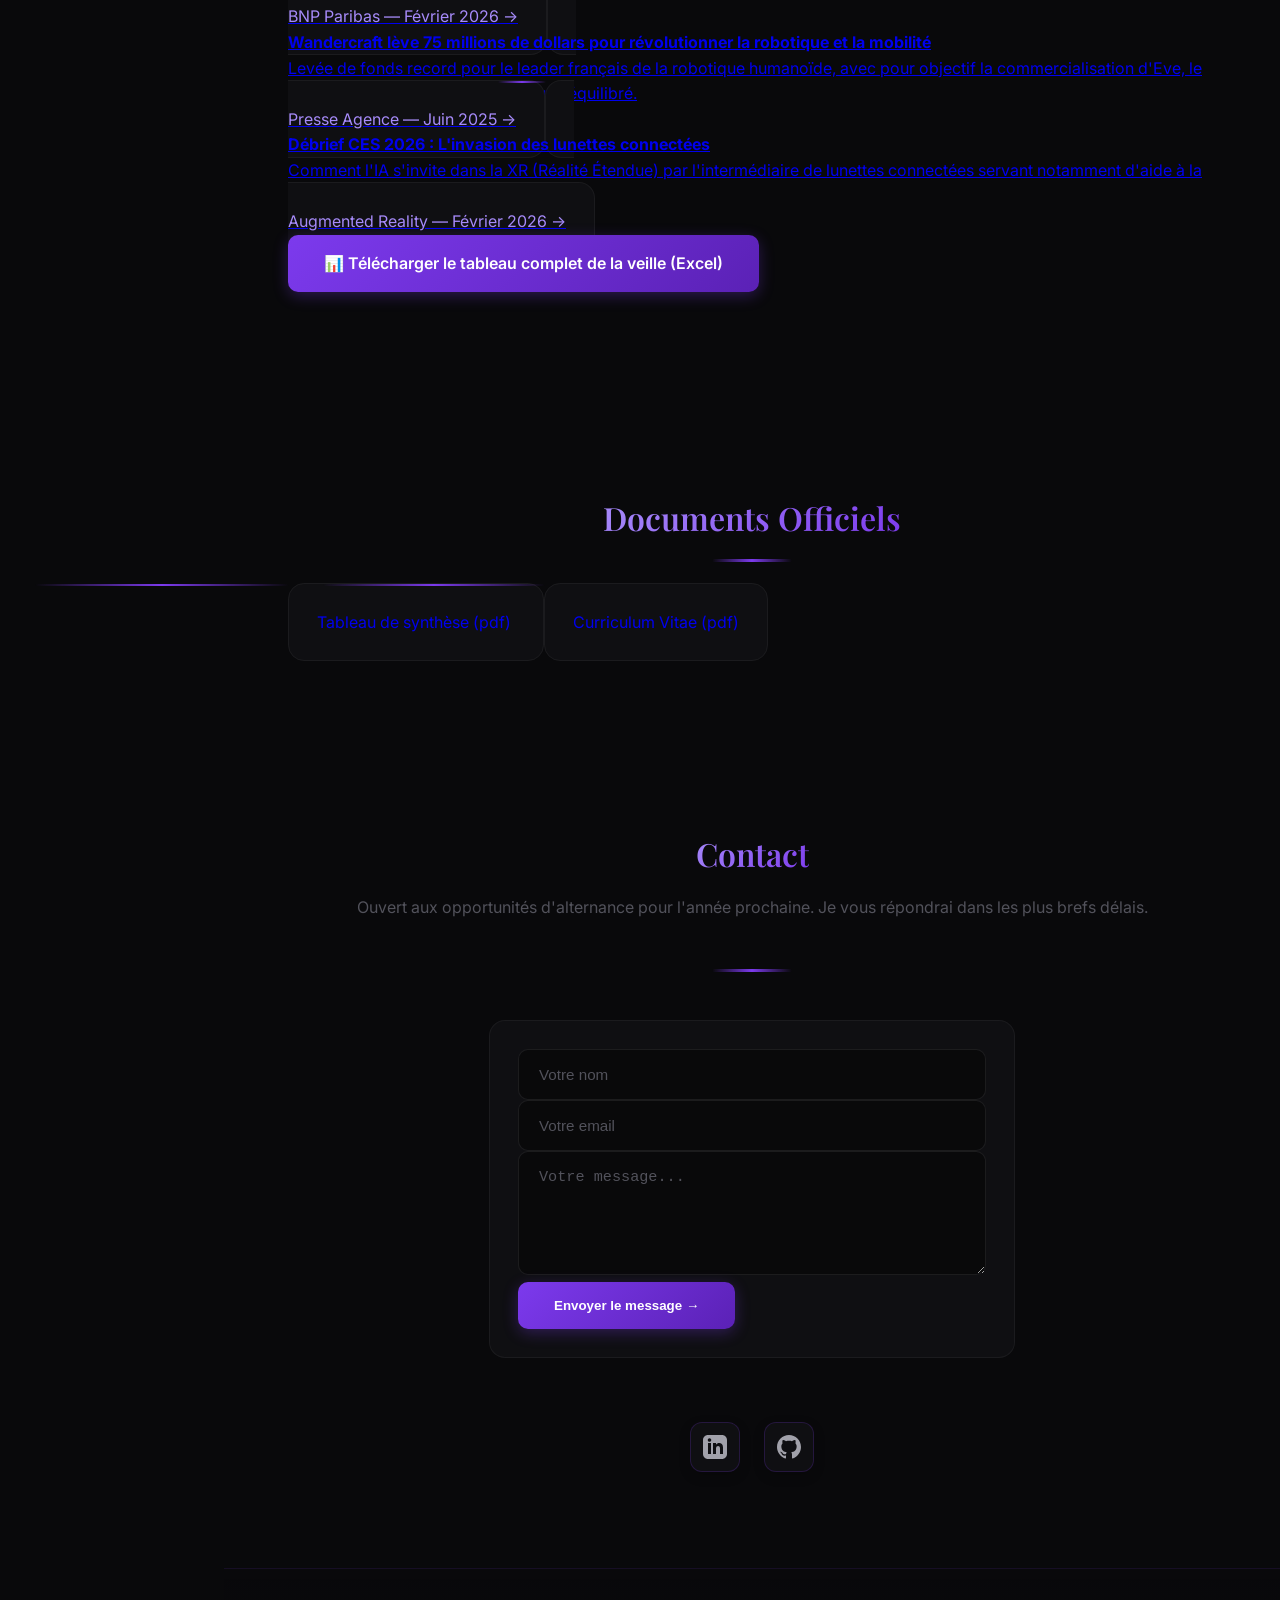
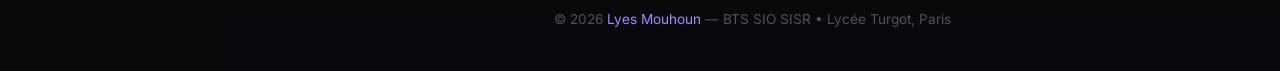
==== commit 02efd7e5: "MAJ portfolio: Licence CNAM, recherche alternance, logo CNAM" ====
--- a/index.html
+++ b/index.html
@@ -49,7 +49,7 @@
             </div>
           </button>
         </div>
-        <p class="sidebar-subtitle">BTS SIO SISR</p>
+        <p class="sidebar-subtitle">Licence Réseaux & Cybersécurité</p>
       </div>
     </div>
 
@@ -87,17 +87,15 @@
         <!-- Right: Text Content -->
         <div class="hero-content text-center md:text-left md:flex-1 order-1 md:order-2" data-aos="fade-left">
           <div class="flex items-center justify-center md:justify-start gap-3 mb-6 hero-subtitle">
-            <img src="logo/lycéee turgot.jpeg" alt="Logo Lycée Turgot"
-              class="h-12 w-12 object-contain rounded-lg shadow-lg">
-            <p class="text-accent text-sm tracking-widest font-semibold uppercase">Étudiant en 2ème année BTS SIO —
-              Option SISR</p>
+            <img src="logo/cnam.png" alt="Logo CNAM"
+              class="h-16 w-16 object-contain rounded-lg shadow-lg">
+            <p class="text-accent text-sm tracking-widest font-semibold uppercase">Licence Réseaux & Cybersécurité — CNAM Paris</p>
           </div>
           <h1 class="hero-title text-5xl md:text-7xl mb-4">Lyes Mouhoun</h1>
-          <p class="text-xl md:text-2xl text-gray-400 mb-4 font-light leading-relaxed">Passionné par les infrastructures
-            systèmes et réseaux</p>
+          <p class="text-xl md:text-2xl text-gray-400 mb-4 font-light leading-relaxed">Recherche alternance : Support IT · Admin Systèmes & Réseaux · Cybersécurité</p>
           <div class="flex items-center justify-center md:justify-start gap-2 text-sm text-gray-500 mb-8">
             <span class="text-xl">📍</span>
-            <span>Lycée Turgot — Paris 75003 — 2026</span>
+            <span>Disponible immédiatement — Rythme 3 sem. entreprise / 2 sem. cours</span>
           </div>
           <div class="flex gap-4 justify-center md:justify-start hero-buttons">
             <a href="#profil" class="btn-primary antigravity-glow">Découvrir →</a>
@@ -126,9 +124,10 @@
           <h3 class="card-title">📋 Informations</h3>
           <ul class="space-y-3 text-gray-300">
             <li class="flex justify-between"><span class="text-gray-500">Né le</span> <span>31 mai 2005</span></li>
-            <li class="flex justify-between"><span class="text-gray-500">Formation</span> <span>BTS SIO SISR</span></li>
-            <li class="flex justify-between"><span class="text-gray-500">Établissement</span> <span>Lycée Turgot,
-                Paris</span></li>
+            <li class="flex justify-between"><span class="text-gray-500">Diplôme</span> <span>BTS SIO SISR (obtenu)</span></li>
+            <li class="flex justify-between"><span class="text-gray-500">Formation</span> <span>Licence Réseaux & Cybersécurité</span></li>
+            <li class="flex justify-between"><span class="text-gray-500">Établissement</span> <span>CNAM, Paris</span></li>
+            <li class="flex justify-between"><span class="text-gray-500">Statut</span> <span style="color: #22c55e; font-weight: 600;">Recherche alternance</span></li>
           </ul>
           <a href="#contact" class="btn-accent antigravity-glow mt-4 inline-block text-center w-full text-sm">✉️ Me
             contacter →</a>
@@ -136,8 +135,7 @@
         <div class="card card-hover stagger-item">
           <h3 class="card-title">✨ À propos</h3>
           <p class="text-gray-300 leading-relaxed mb-4">
-            Passionné par les infrastructures systèmes et réseaux, je me forme pour devenir administrateur
-            systèmes/réseaux avec un intérêt particulier pour la cybersécurité et la virtualisation.
+            Diplômé du BTS SIO option SISR, je poursuis en Licence Générale Réseaux et Cybersécurité au CNAM. Je recherche une alternance (3 semaines en entreprise / 2 semaines en cours) pour mettre en pratique mes compétences en administration systèmes, réseaux et cybersécurité.
           </p>
           <div class="flex flex-wrap gap-2">
             <span class="tag">Curieux</span>
@@ -182,7 +180,15 @@
             <div class="timeline-content">
               <span class="text-accent text-sm font-medium">2024 - 2026</span>
               <h3 class="font-semibold text-white mt-1">BTS SIO Option SISR</h3>
-              <p class="text-gray-500 text-sm">Lycée Turgot, Paris — En cours</p>
+              <p class="text-gray-500 text-sm">Lycée Turgot, Paris — <span style="color: #22c55e; font-weight: 600;">Obtenu ✓</span></p>
+            </div>
+          </div>
+          <div class="timeline-item">
+            <div class="timeline-dot" style="background: #22c55e; box-shadow: 0 0 12px rgba(34, 197, 94, 0.5);"></div>
+            <div class="timeline-content">
+              <span class="text-accent text-sm font-medium">2026 - 2027</span>
+              <h3 class="font-semibold text-white mt-1">Licence Générale Réseaux & Cybersécurité</h3>
+              <p class="text-gray-500 text-sm">CNAM, Paris — <span style="color: #f59e0b; font-weight: 600;">Recherche alternance</span></p>
             </div>
           </div>
         </div>
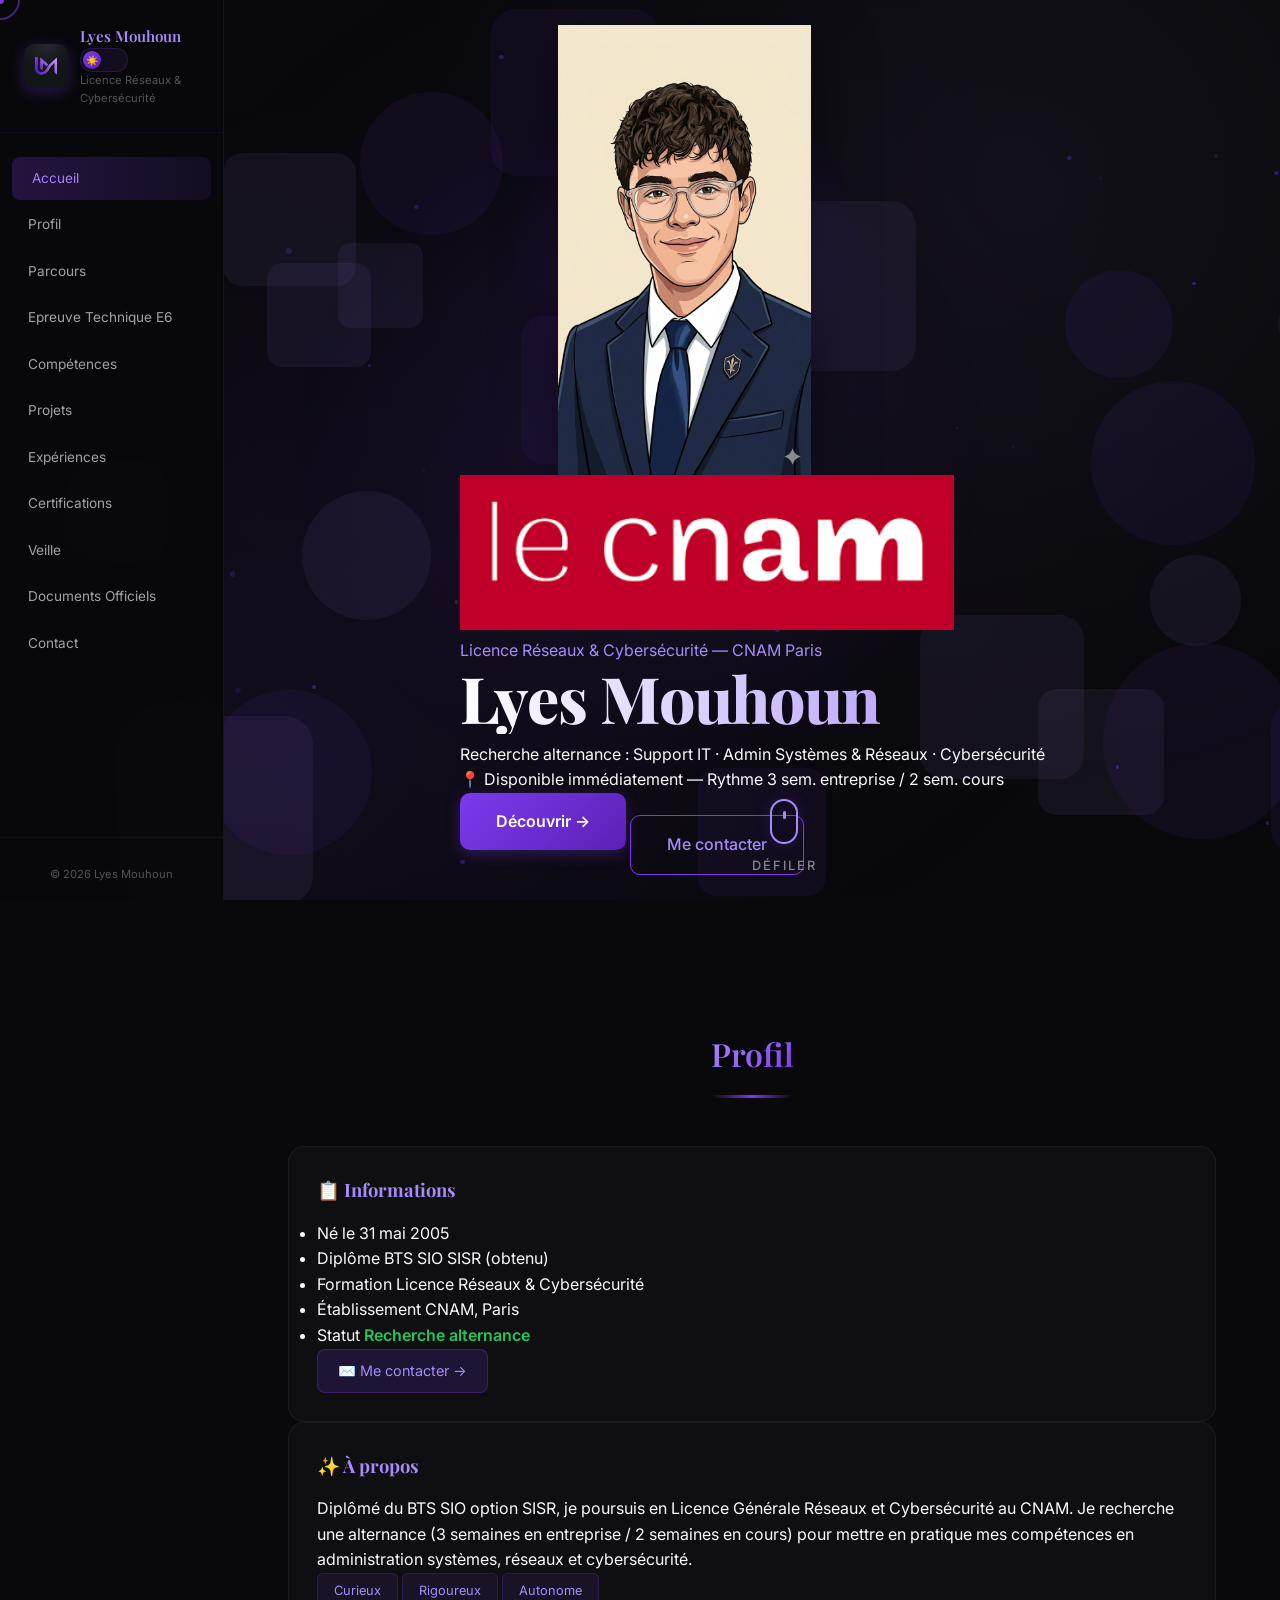
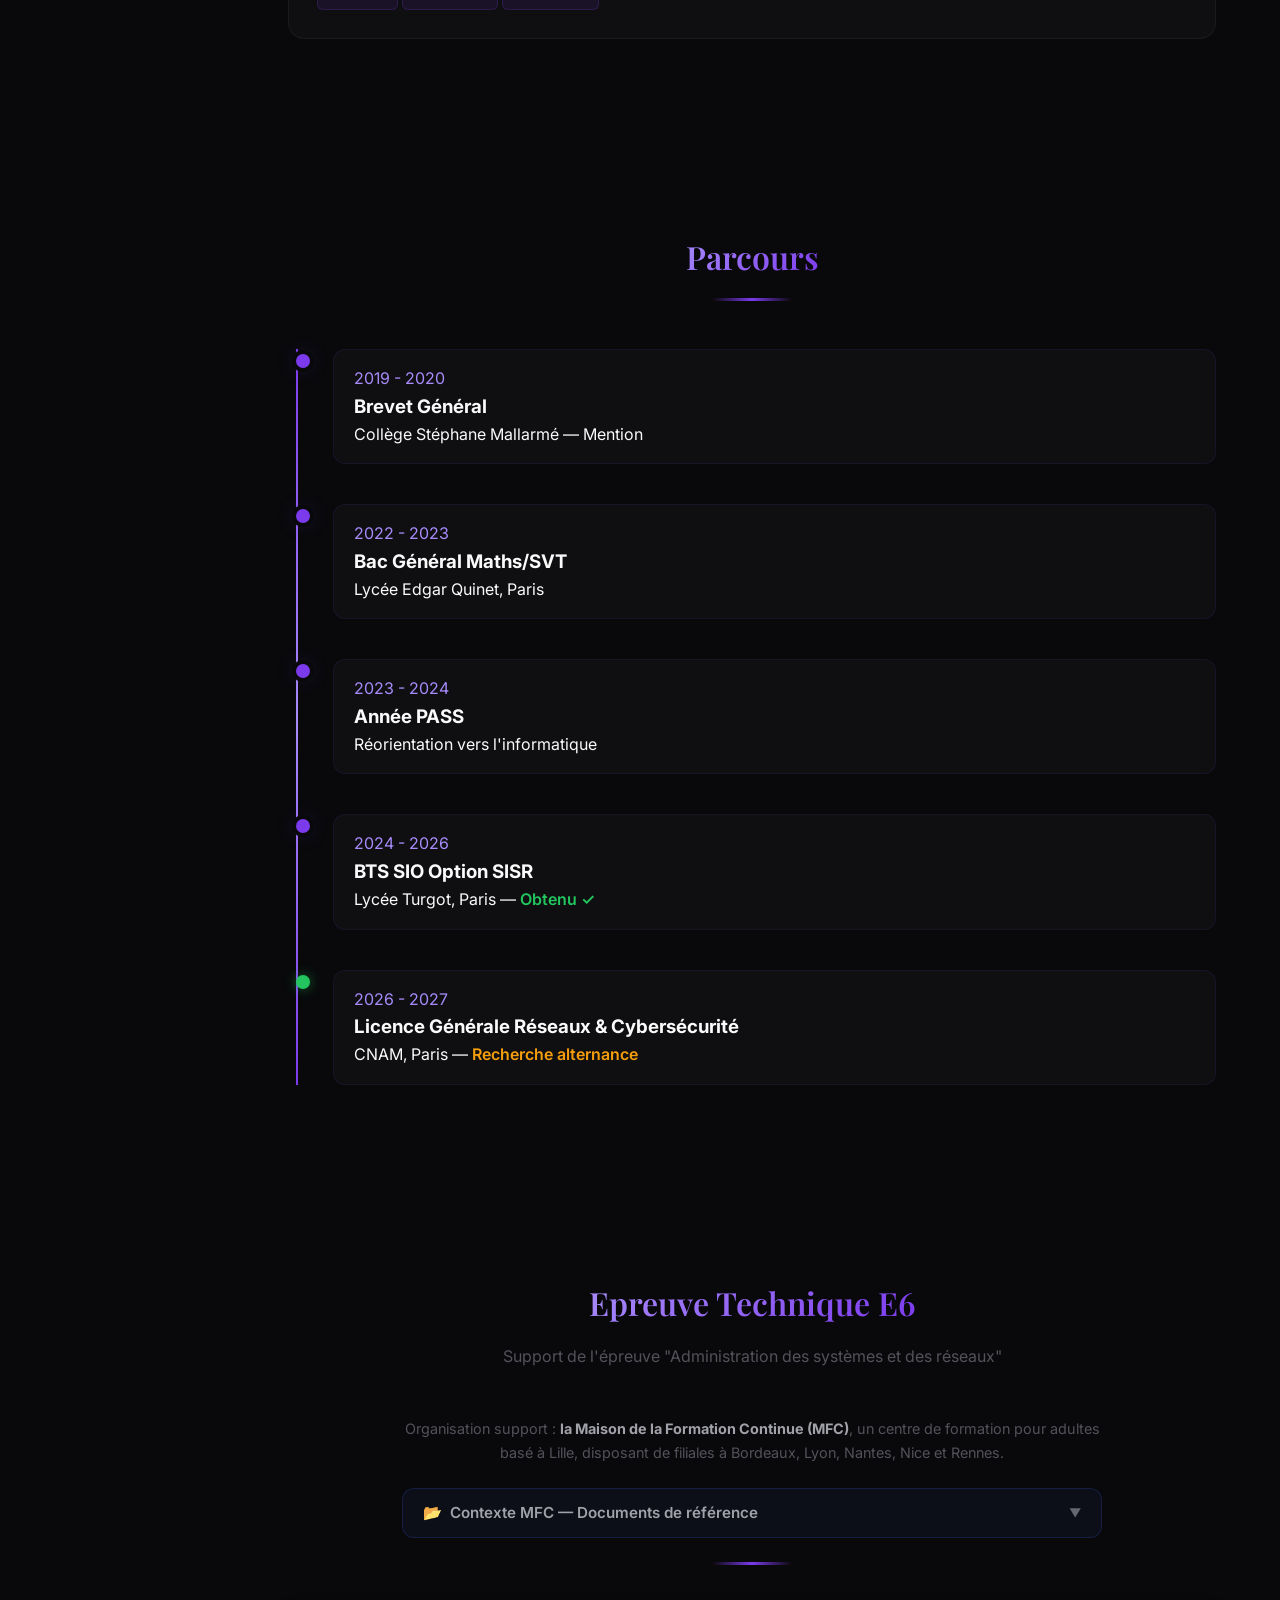
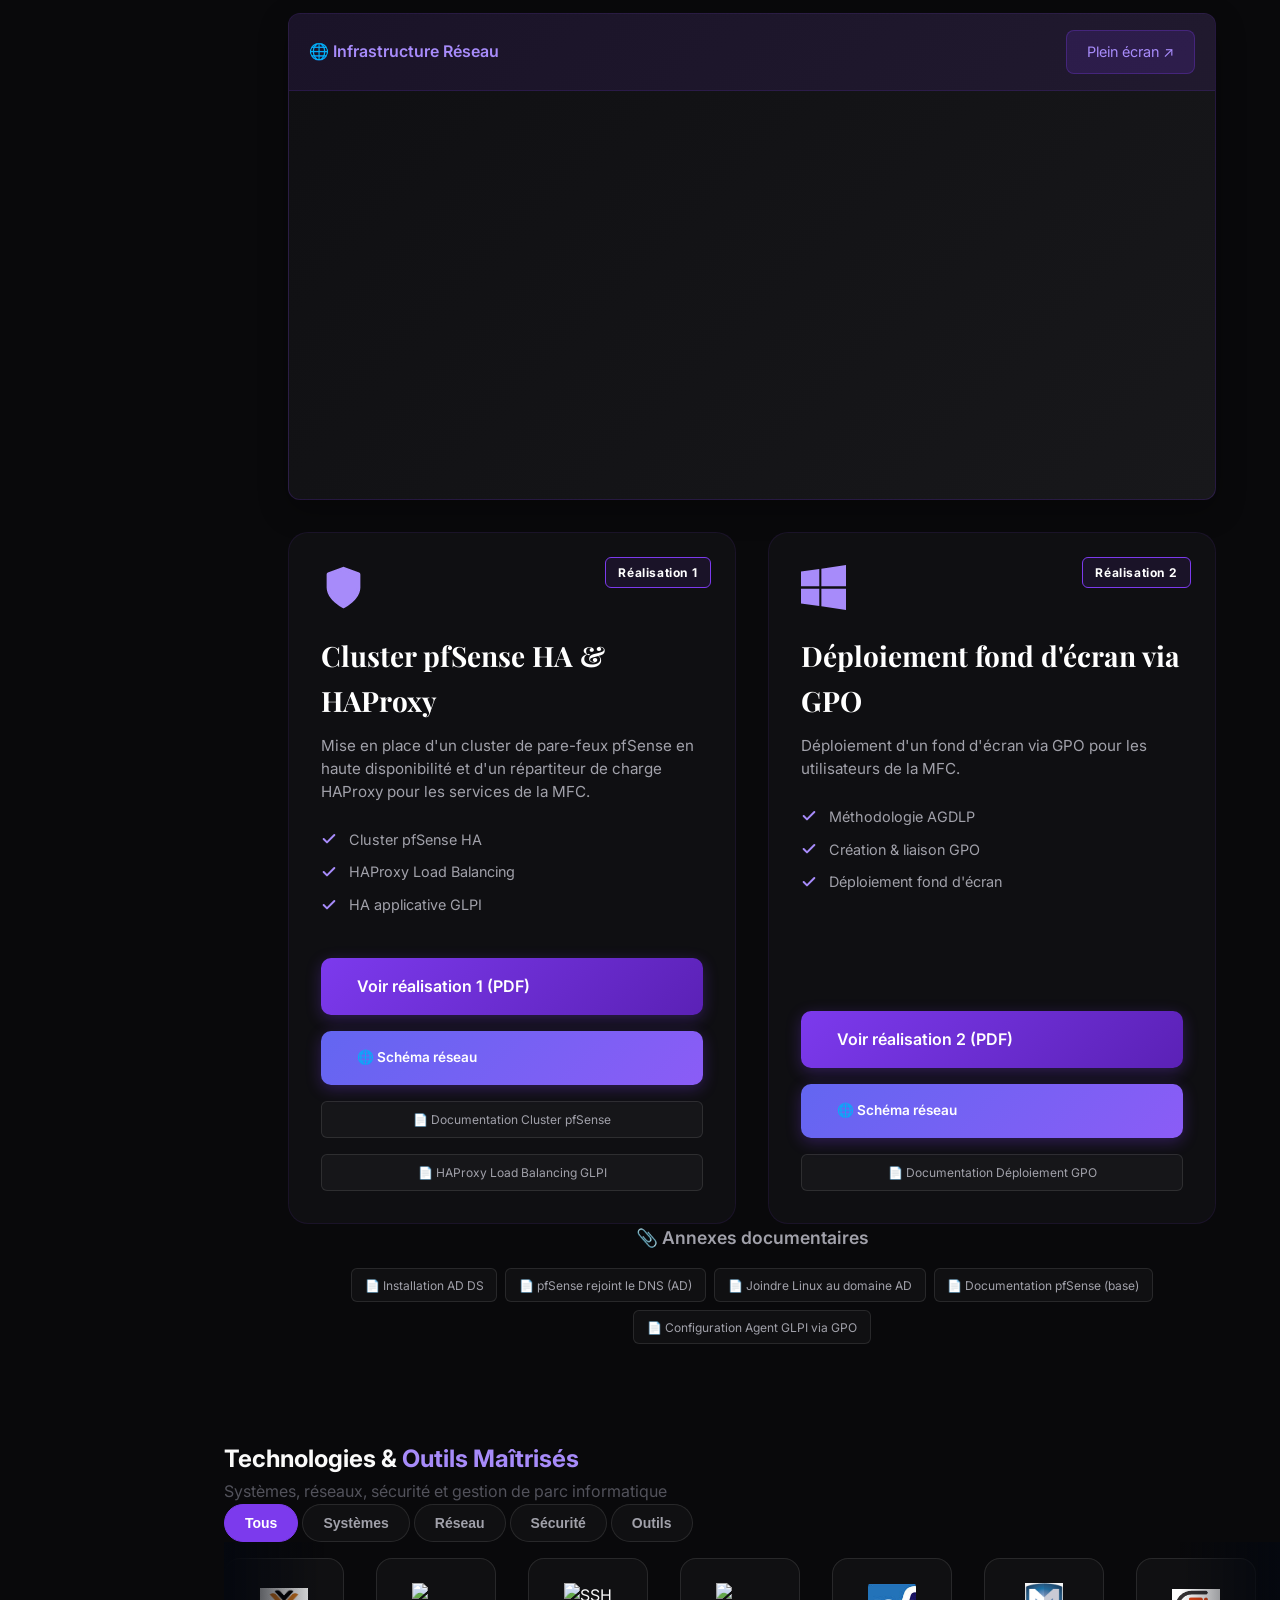
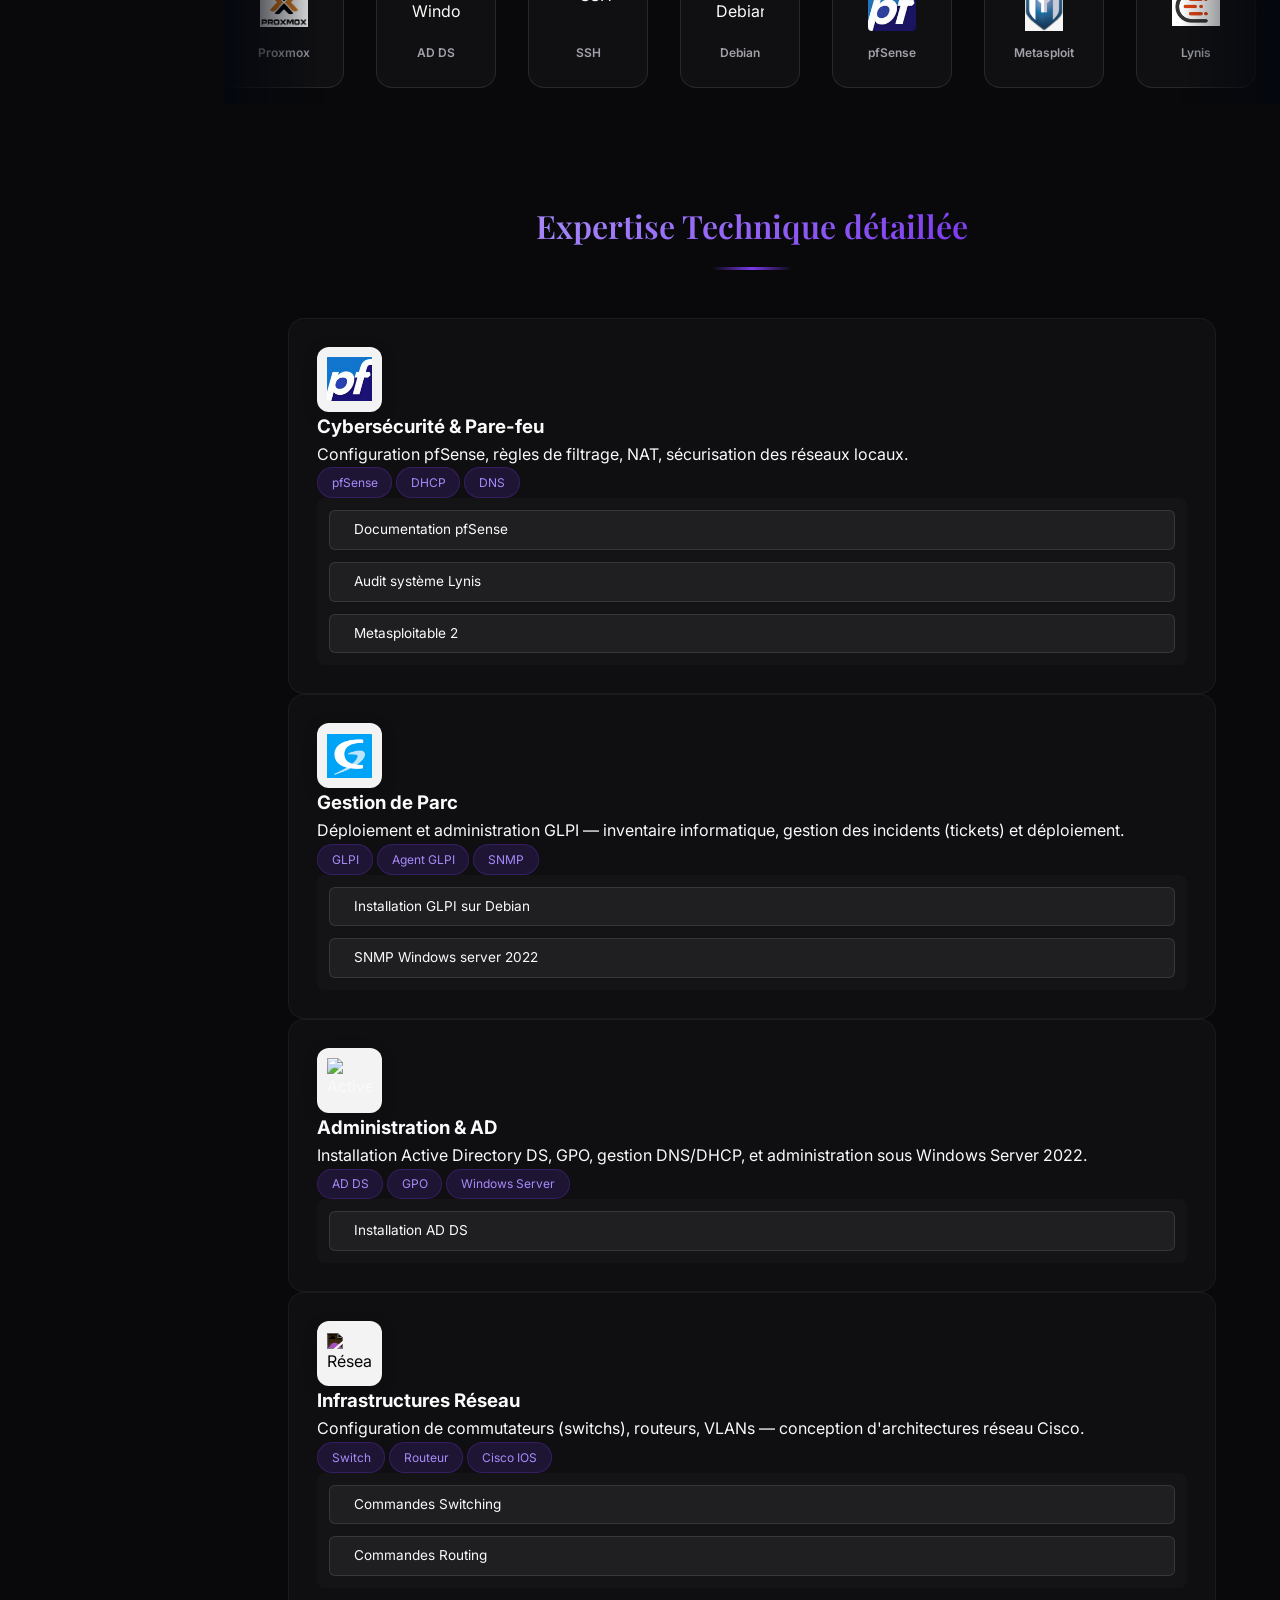
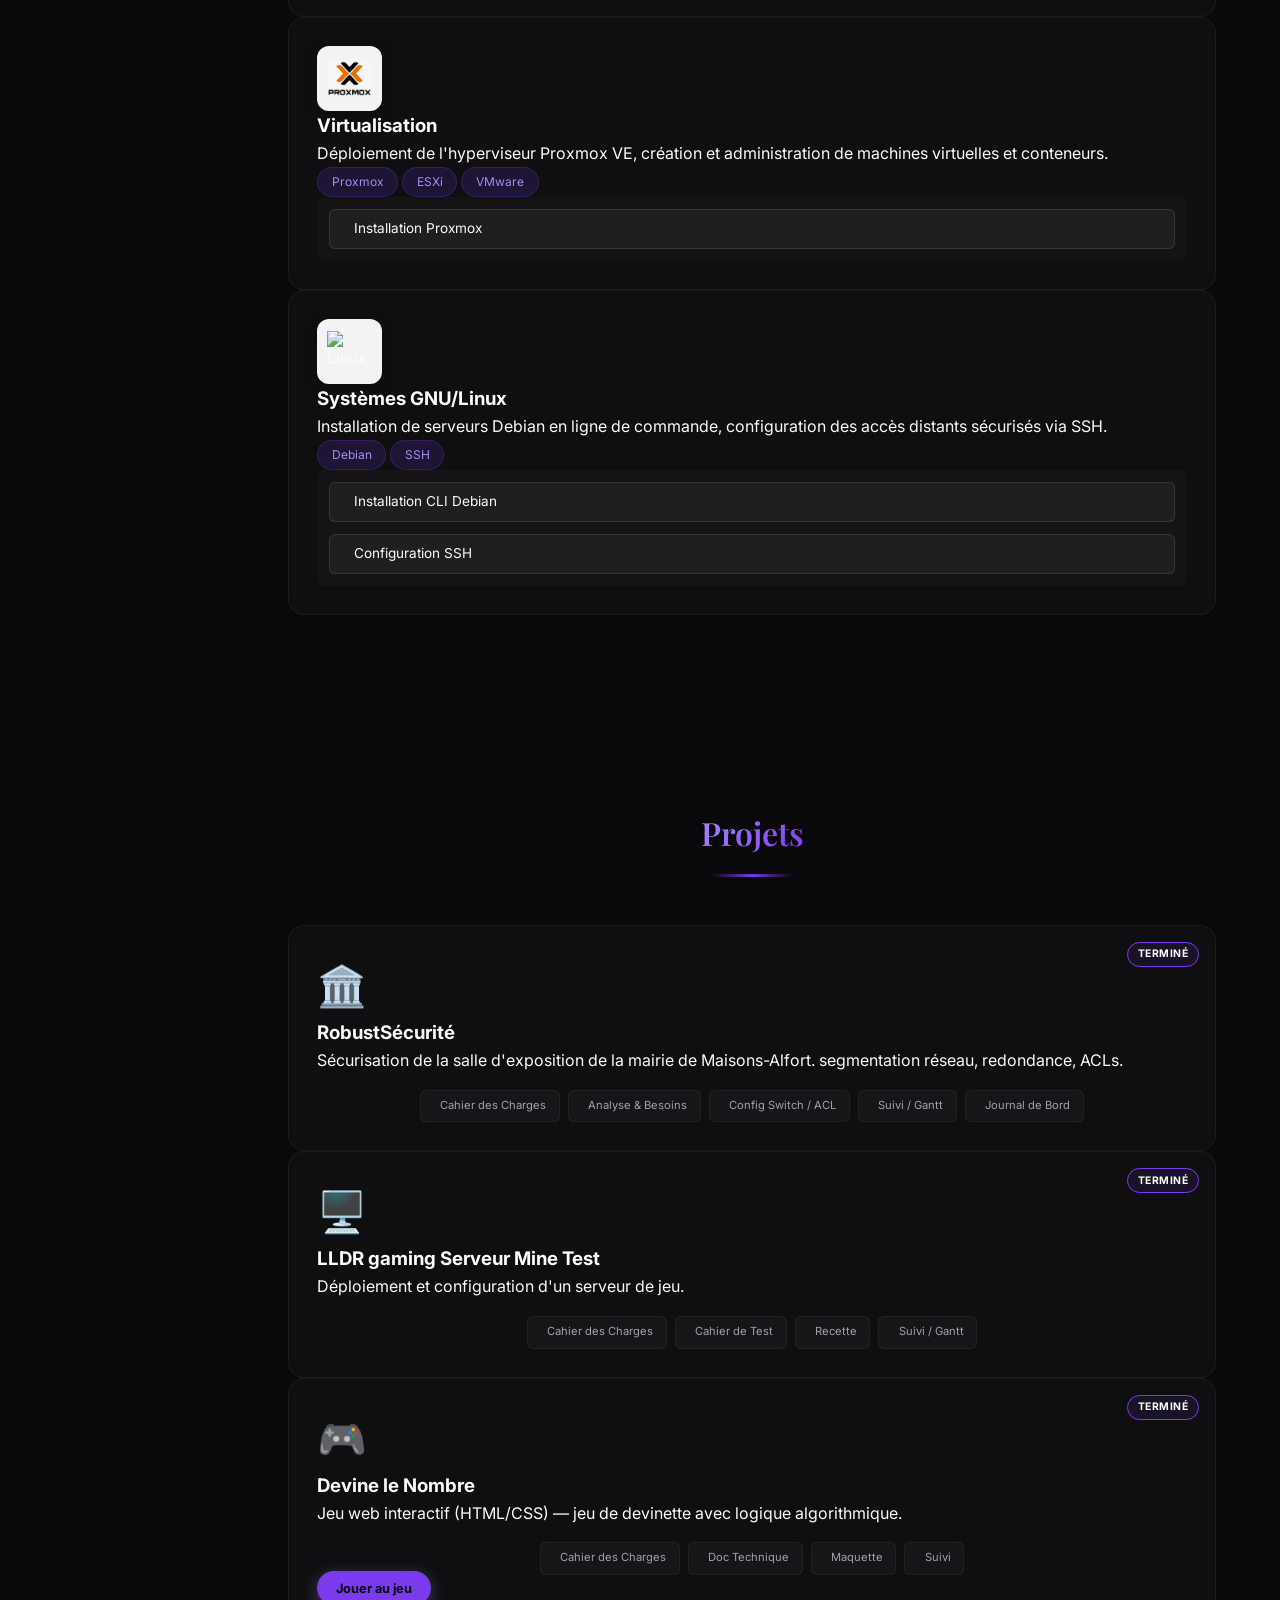
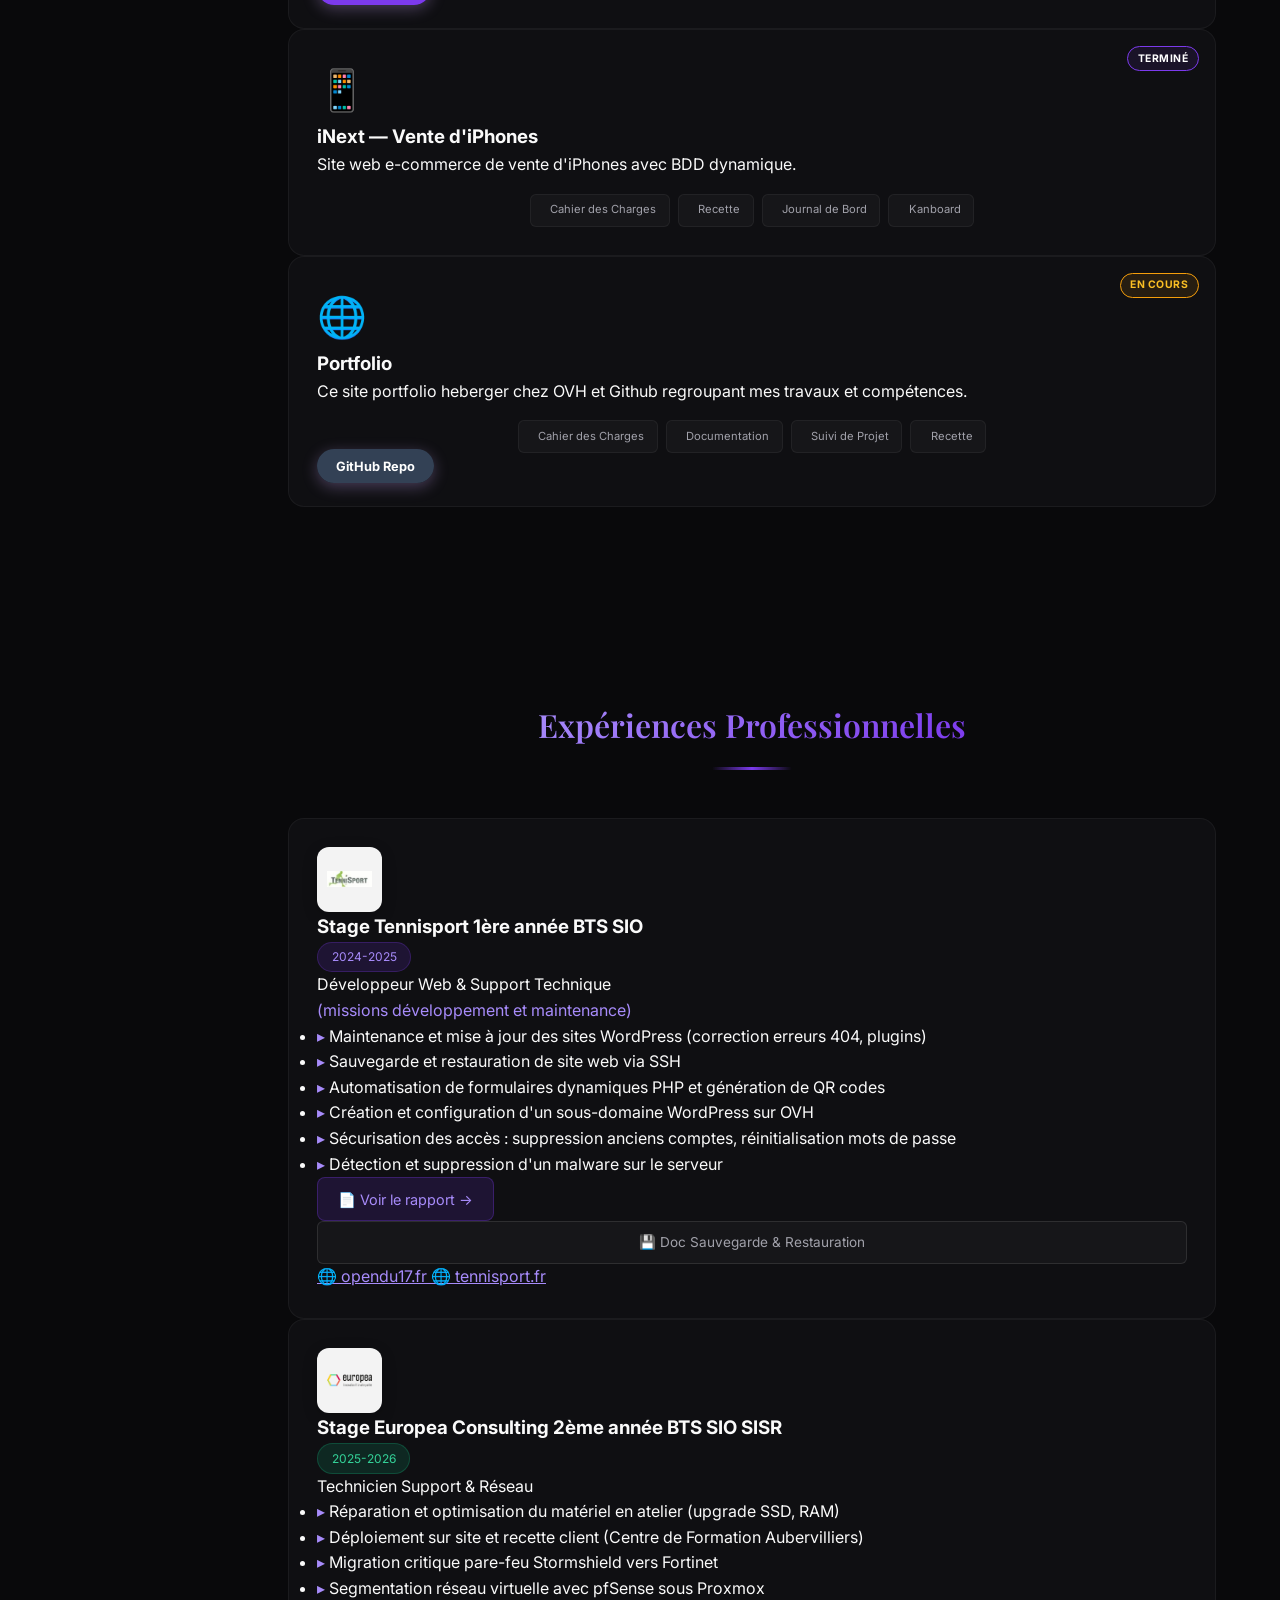
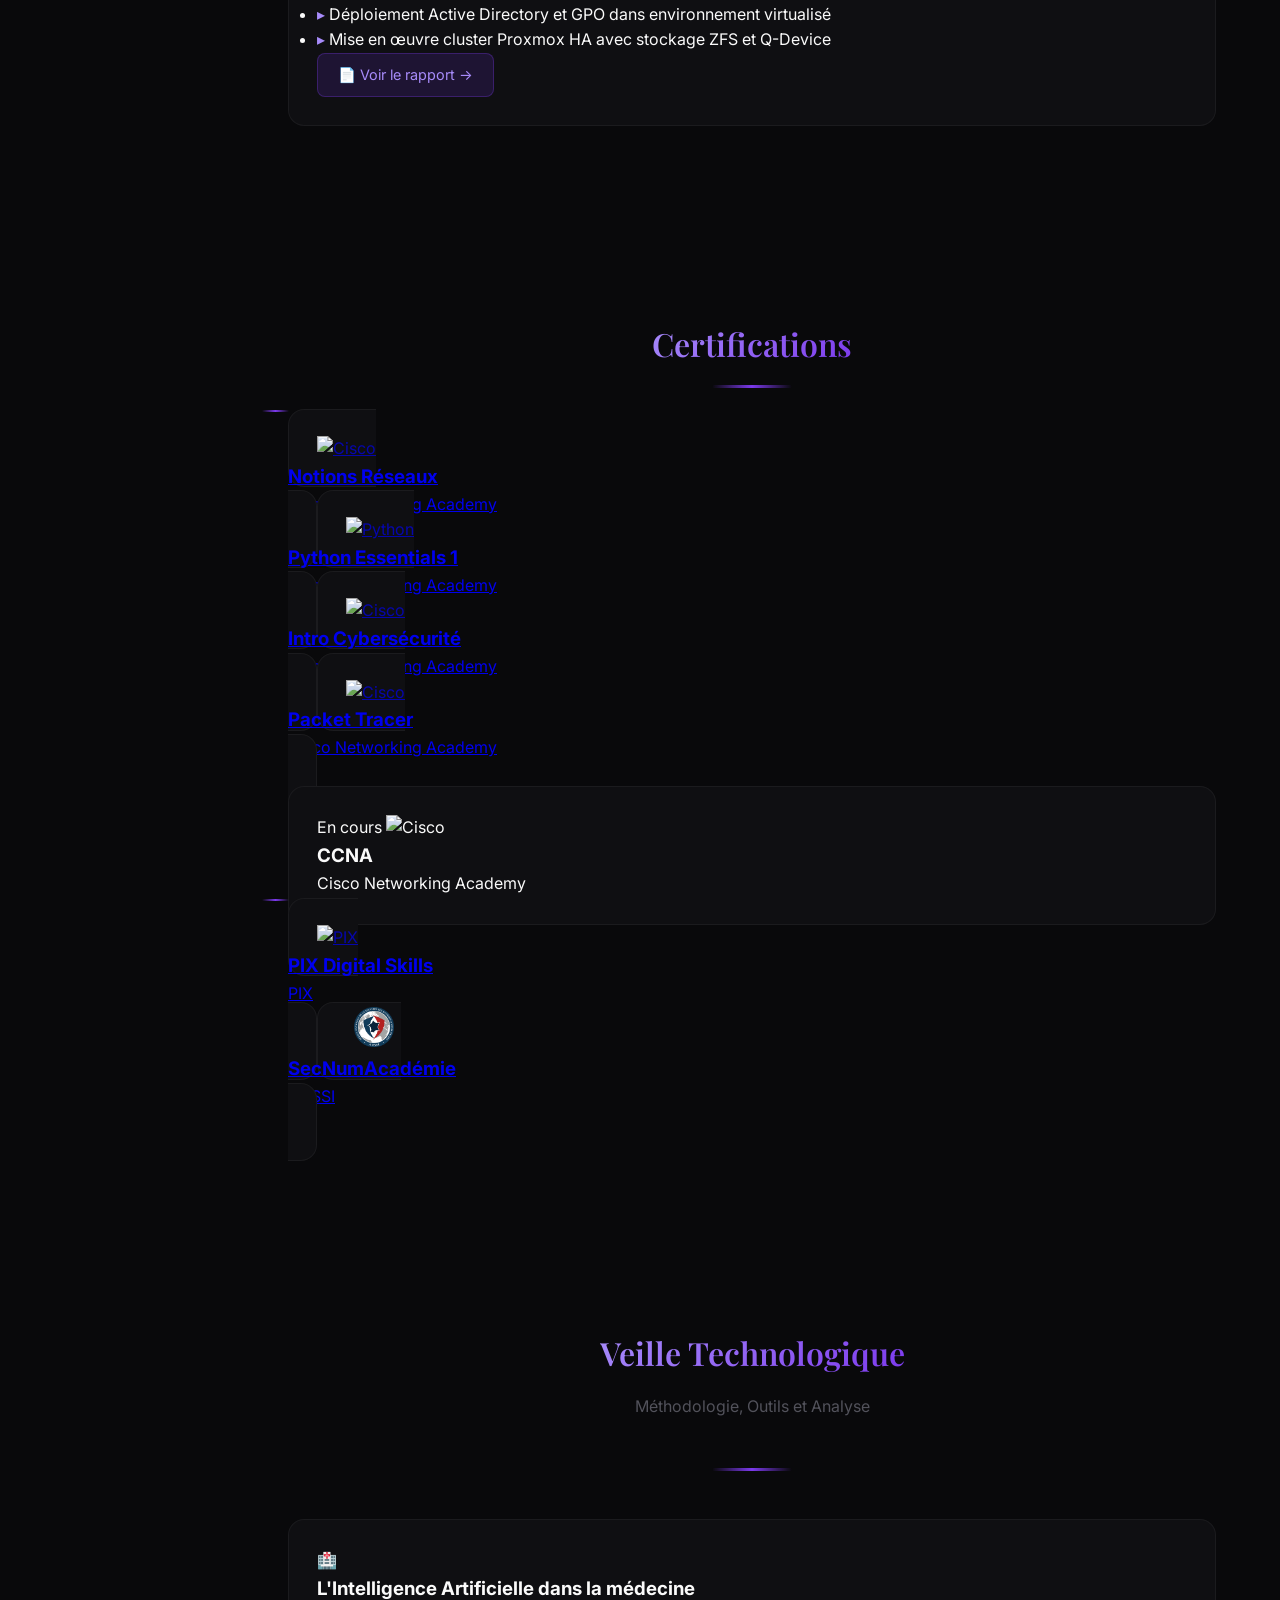
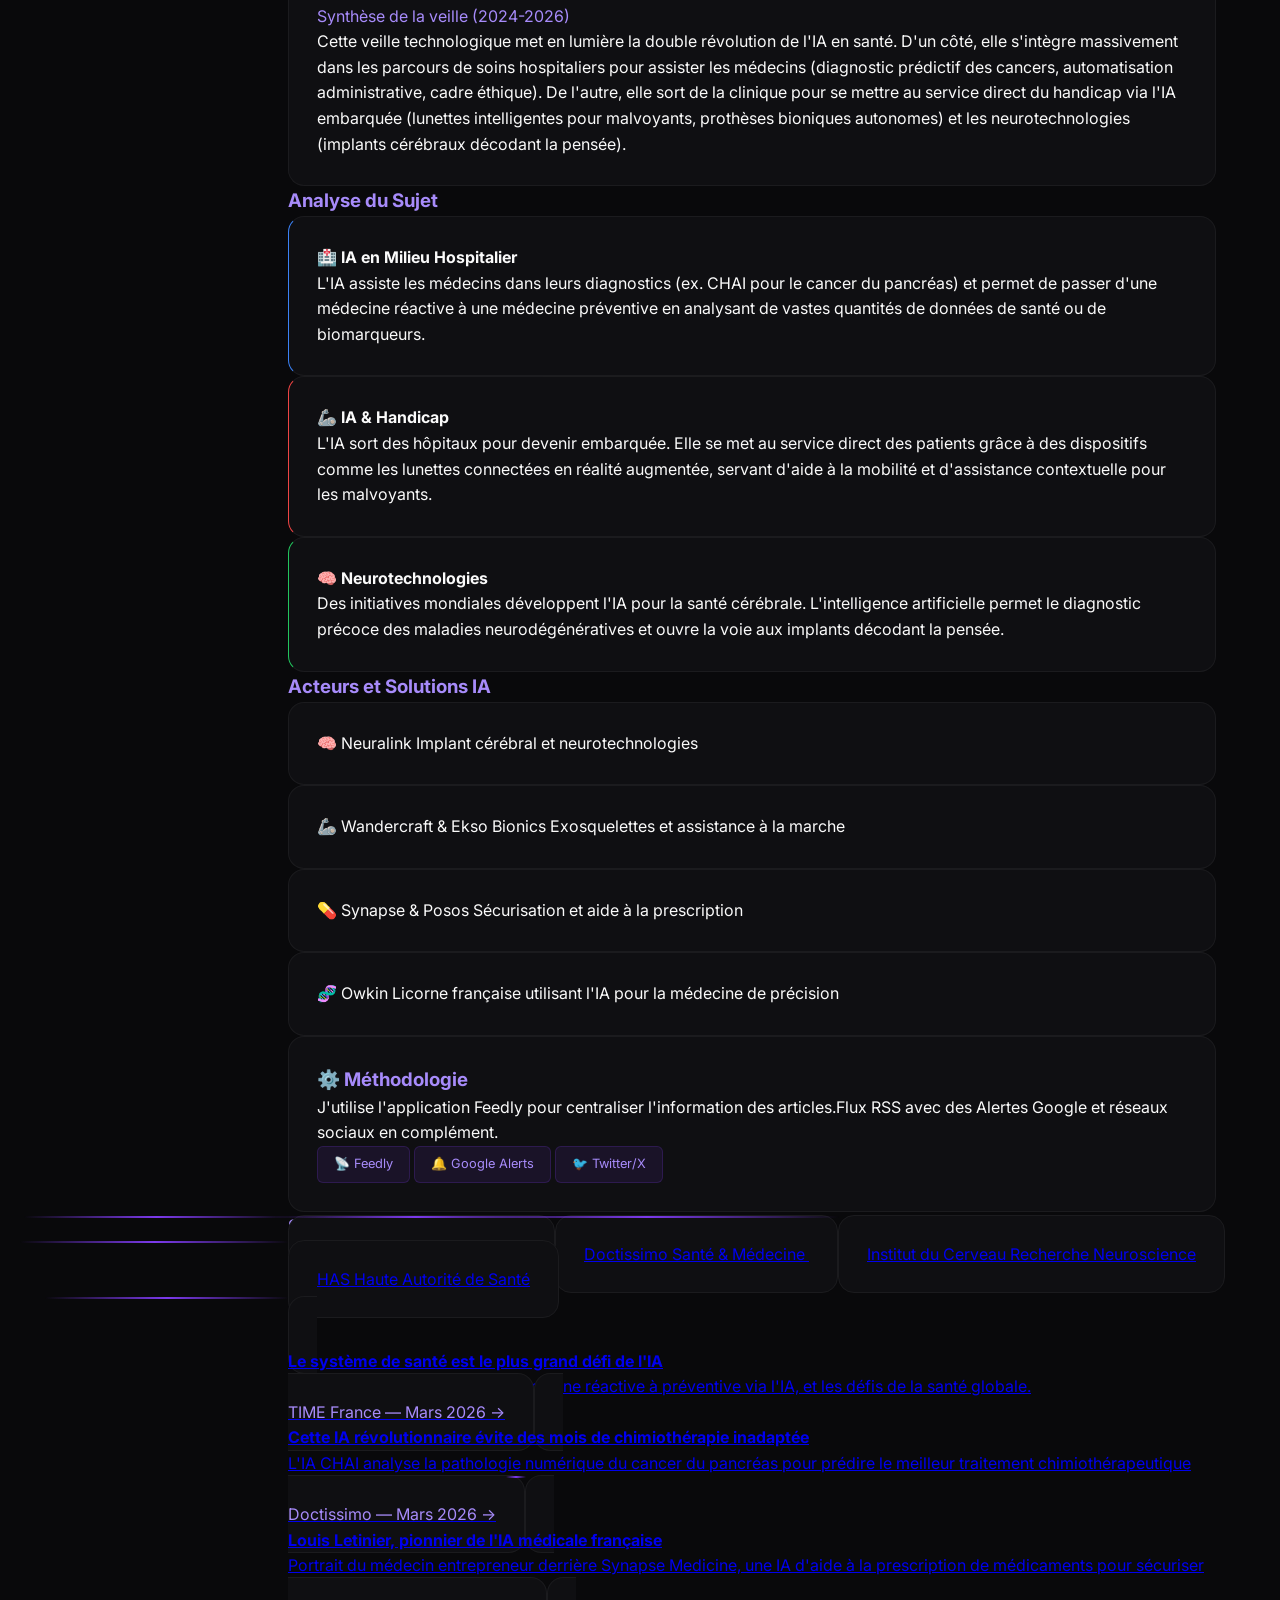
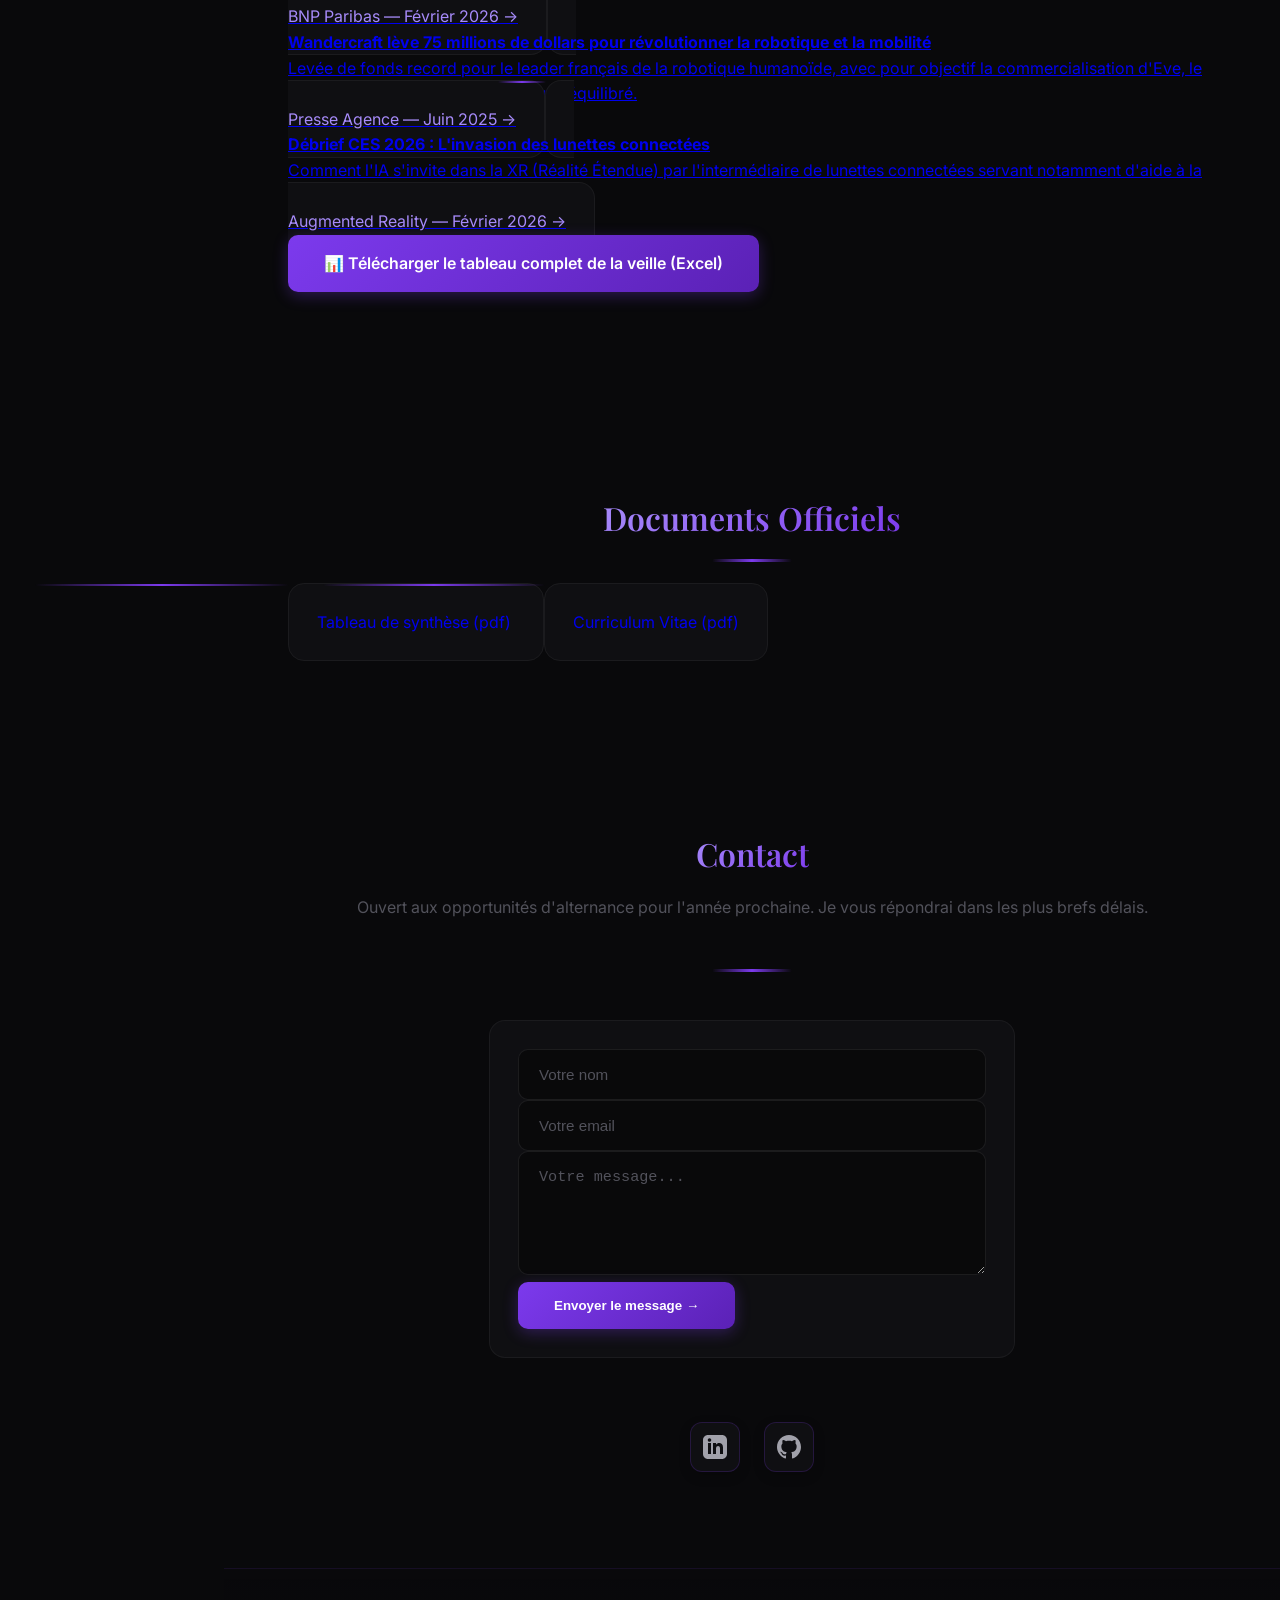
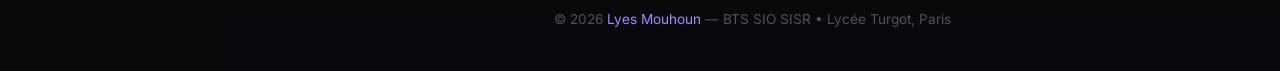
==== commit de3a6396: "Fix contact form for GitHub Pages (mailto action)" ====
--- a/index.html
+++ b/index.html
@@ -1339,7 +1339,7 @@
       <div class="section-divider"></div>
 
       <div class="max-w-2xl mx-auto contact-wrapper">
-        <form action="contact.php" method="POST" class="card space-y-5 w-full">
+        <form action="mailto:lyesmouhoun05@gmail.com" method="POST" enctype="text/plain" class="card space-y-5 w-full">
           <div class="grid md:grid-cols-2 gap-4">
             <input type="text" name="name" placeholder="Votre nom" required class="form-input">
             <input type="email" name="email" placeholder="Votre email" required class="form-input">
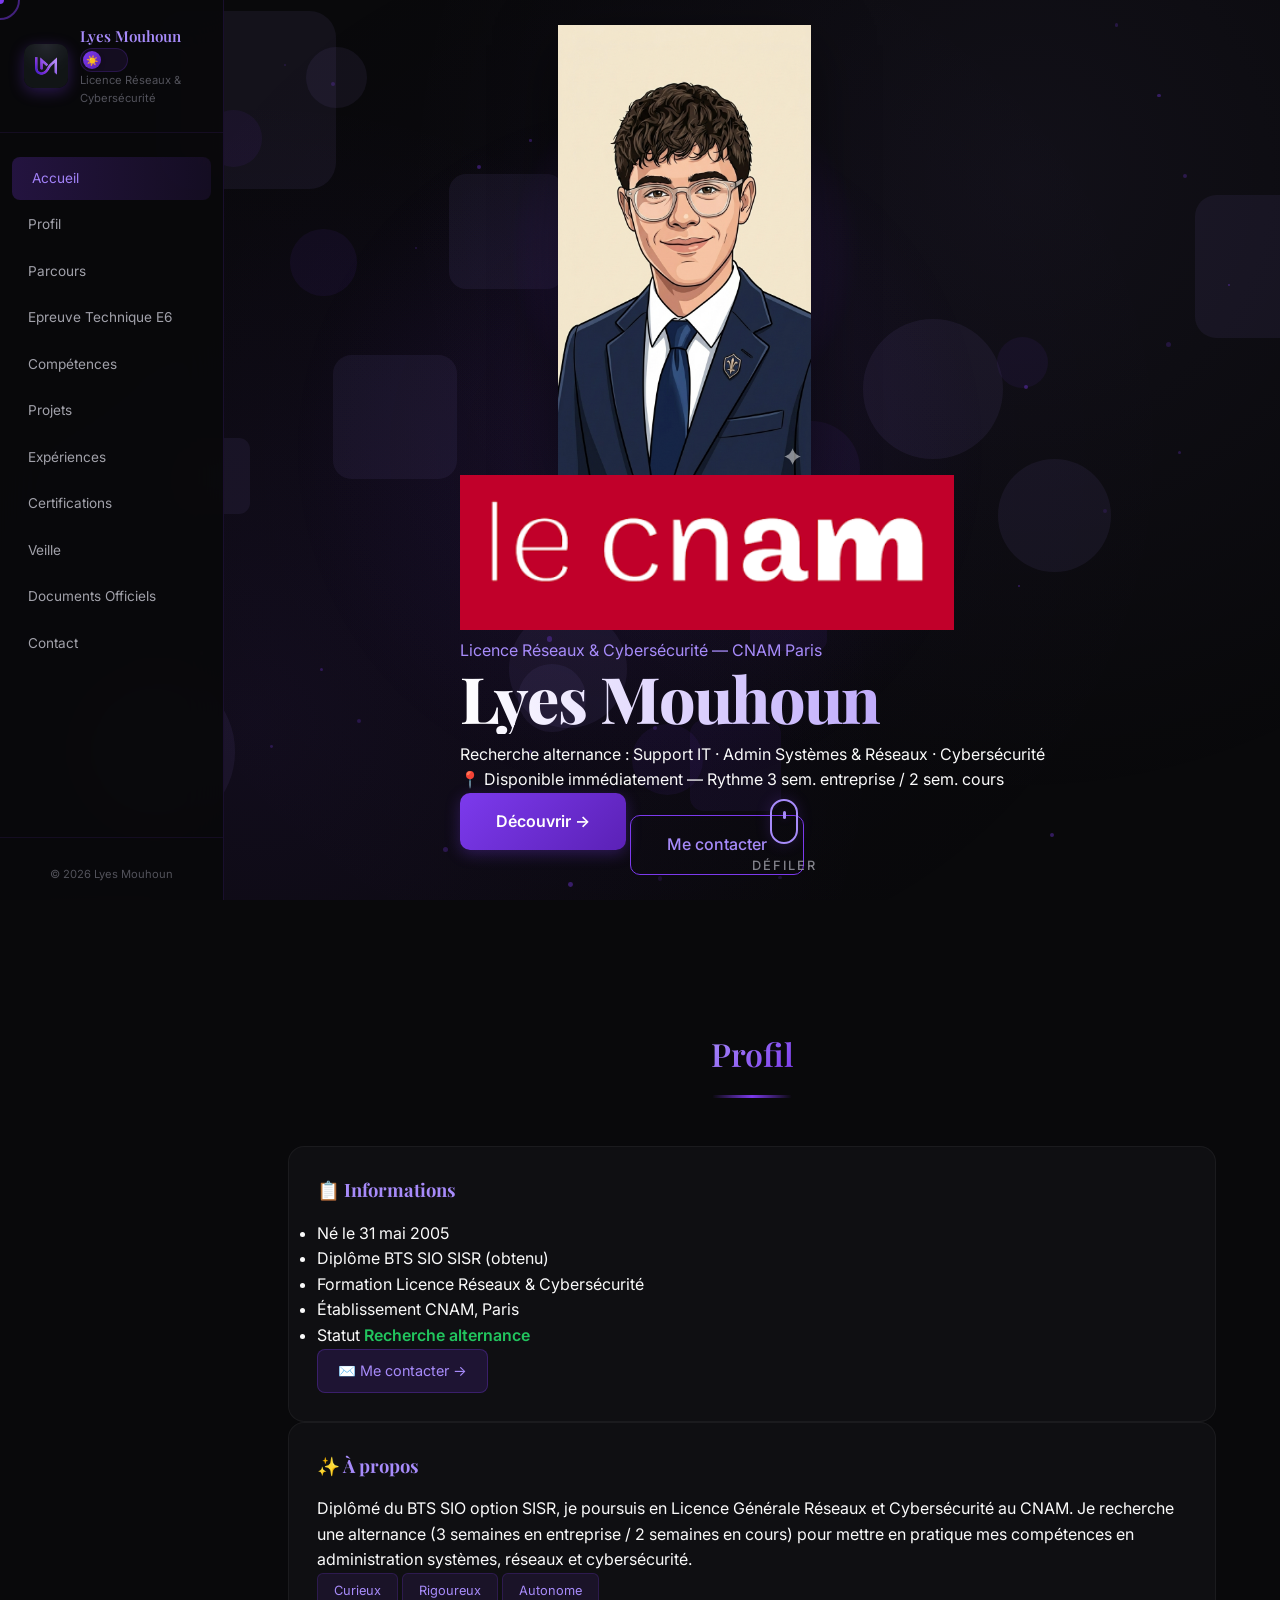
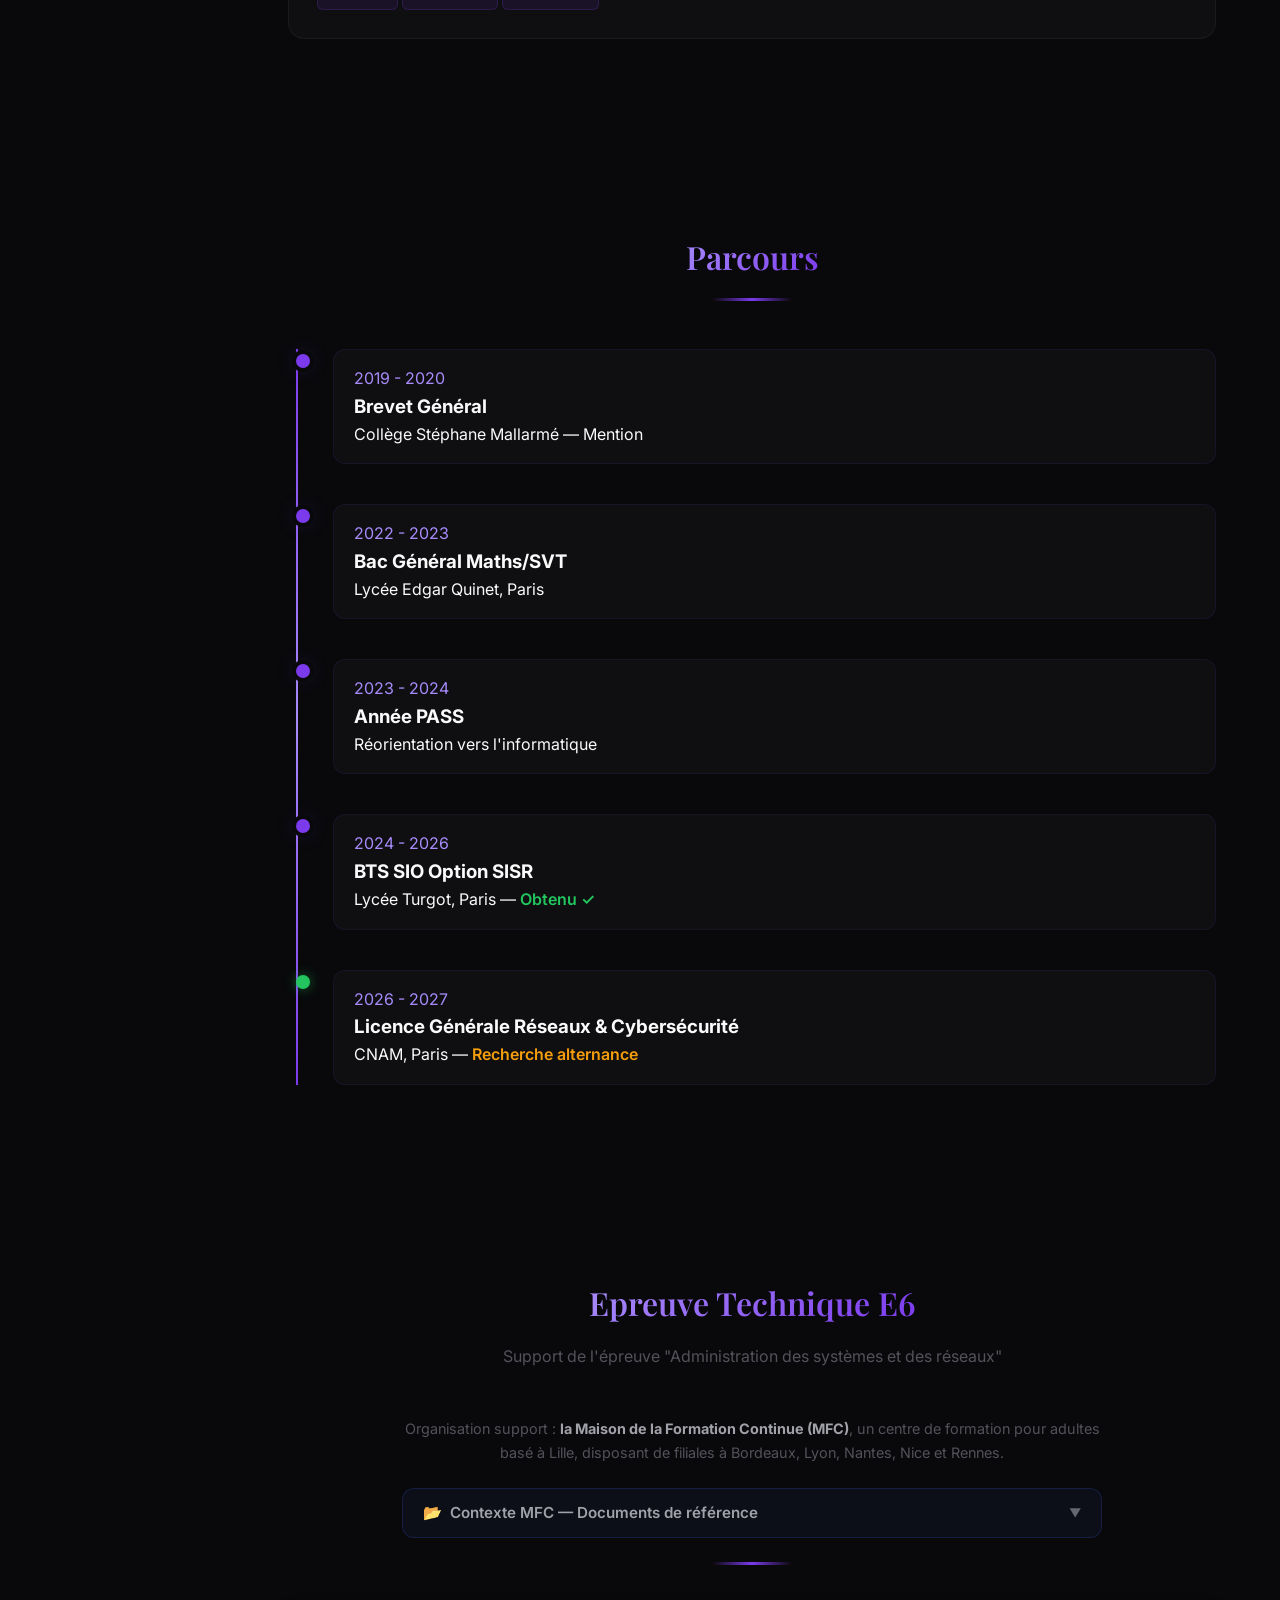
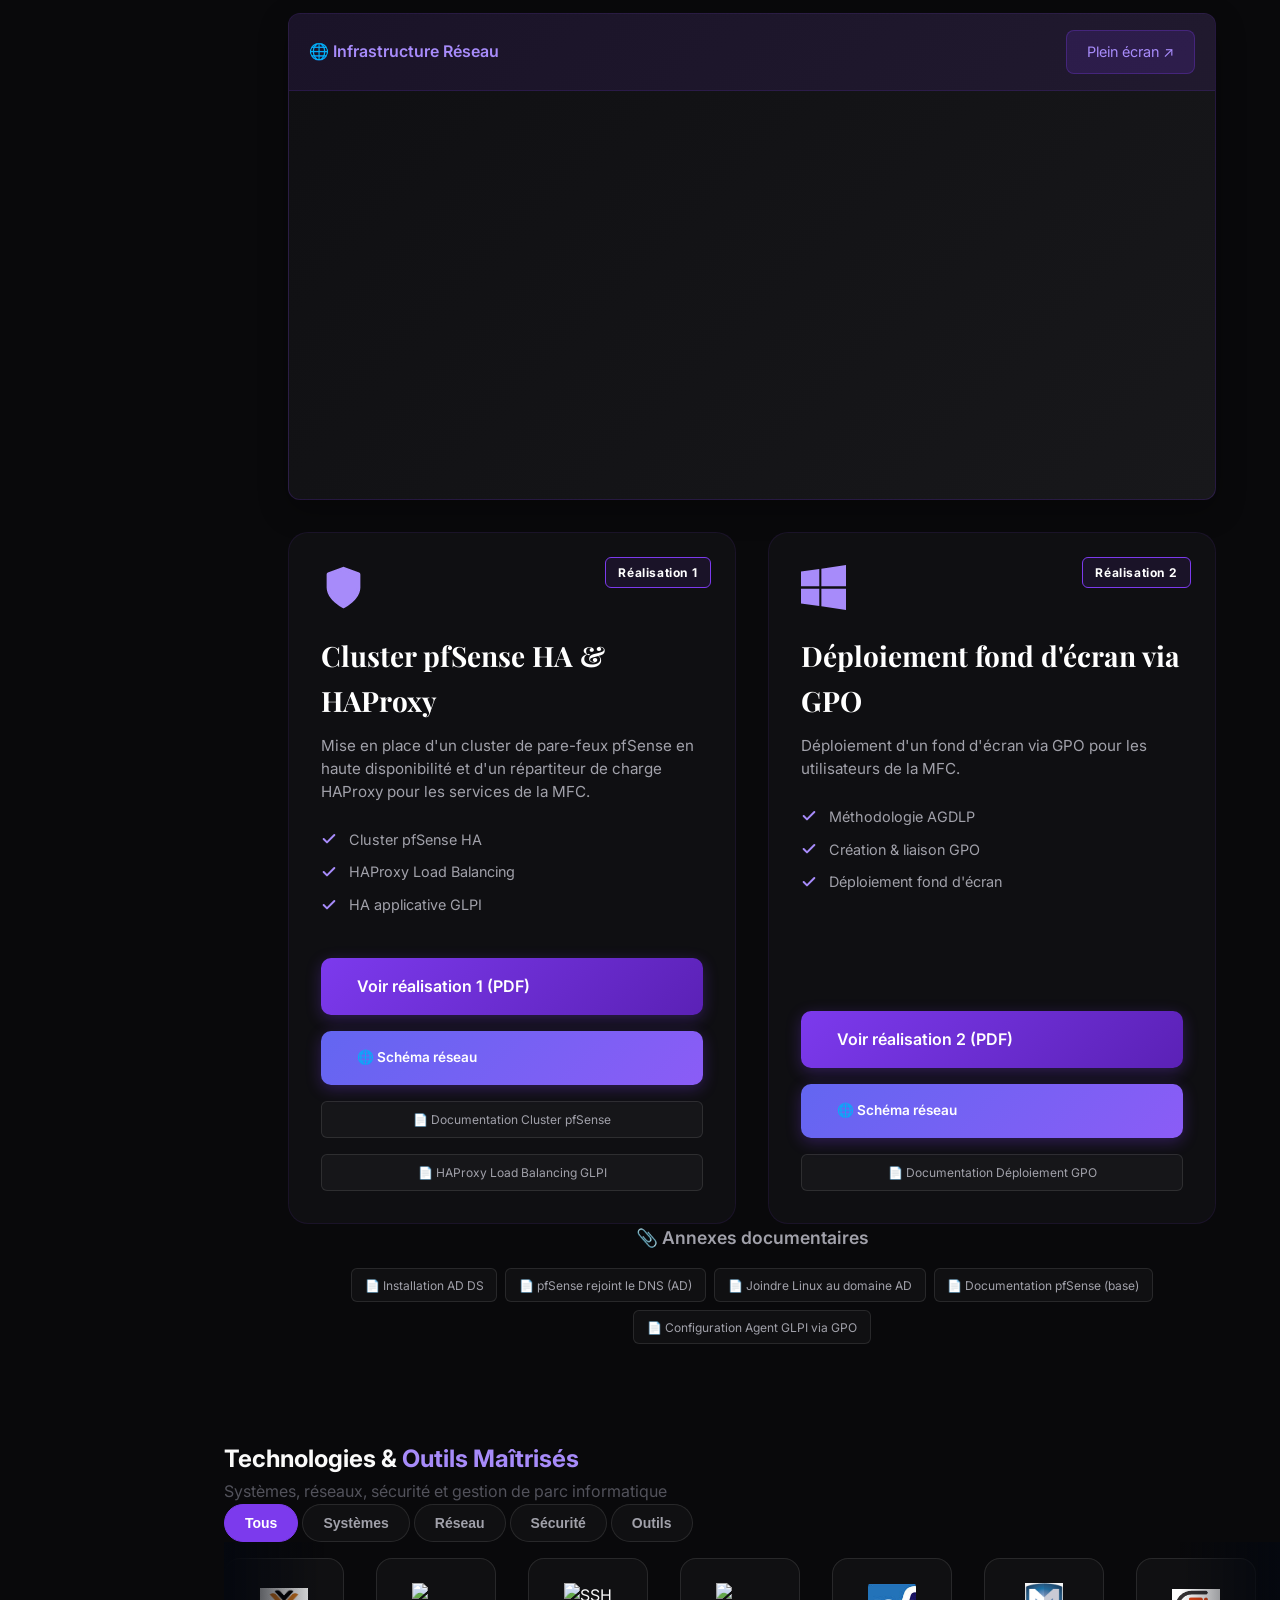
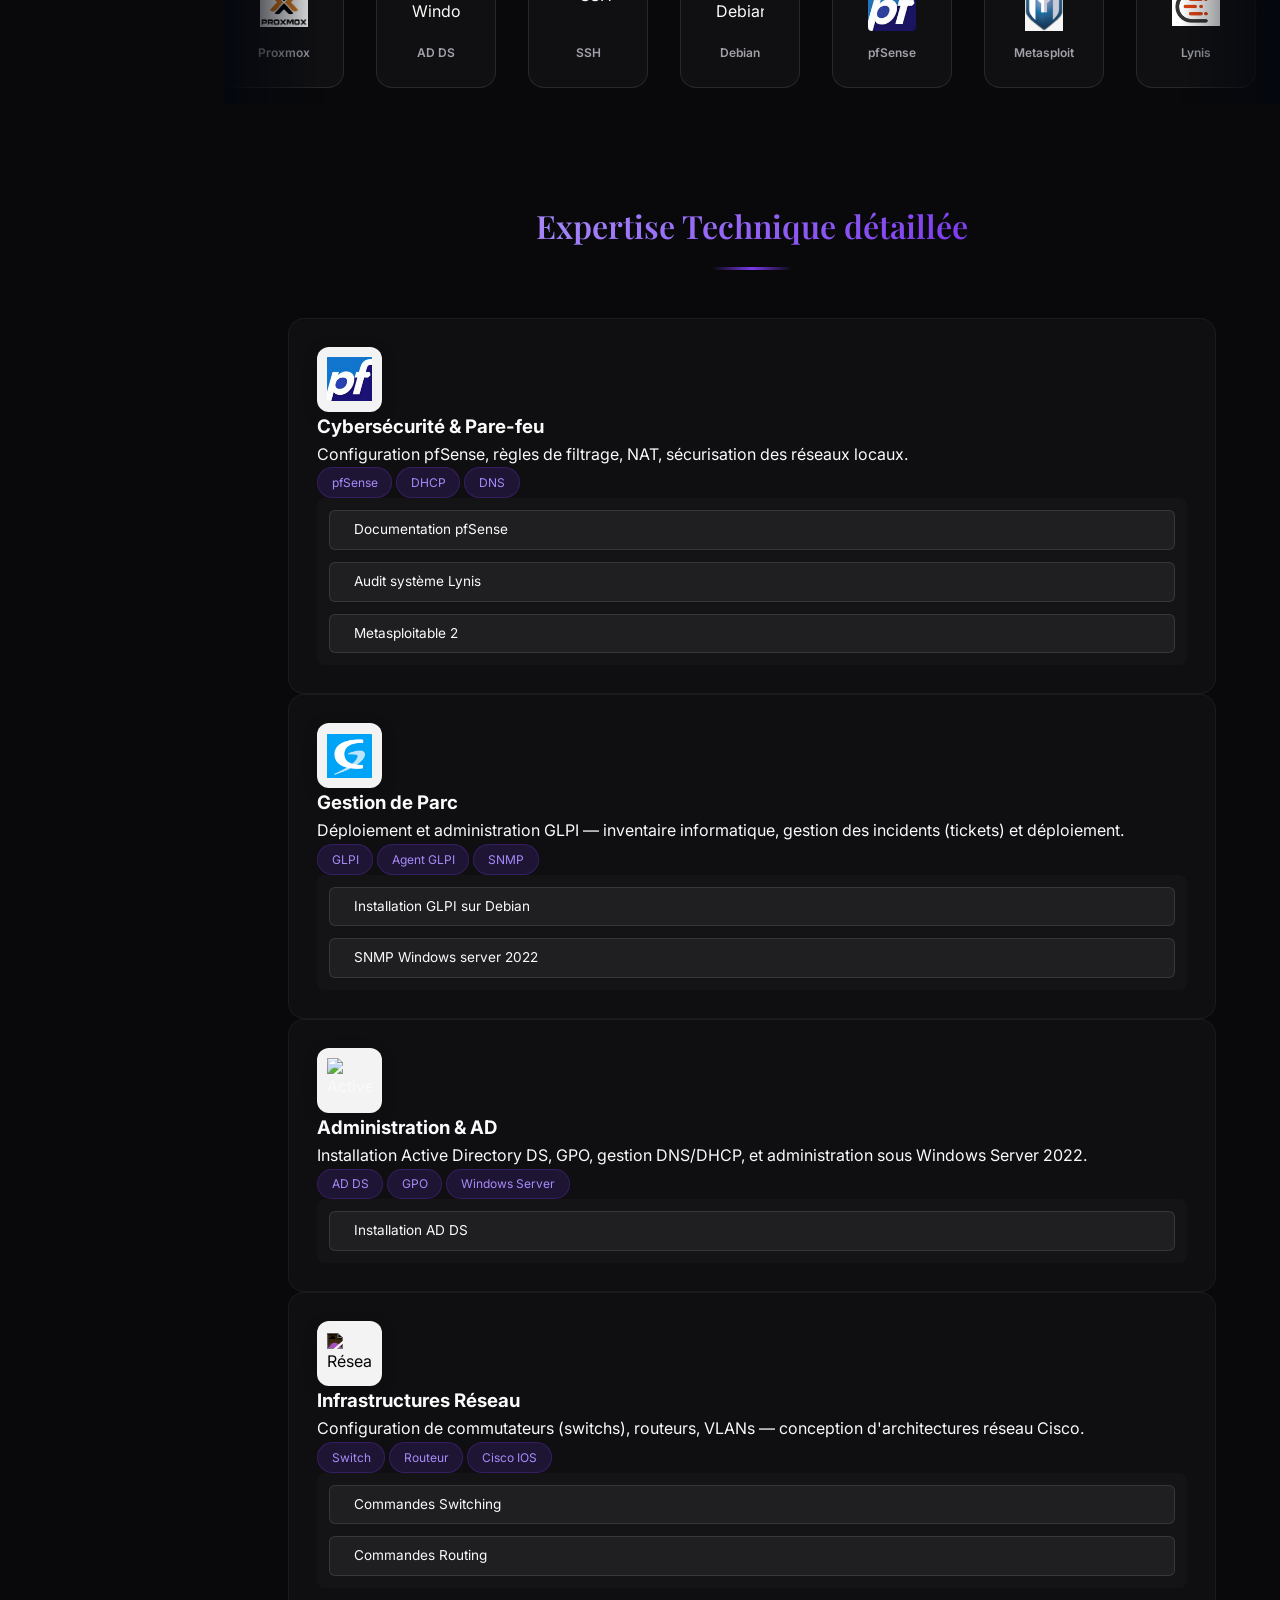
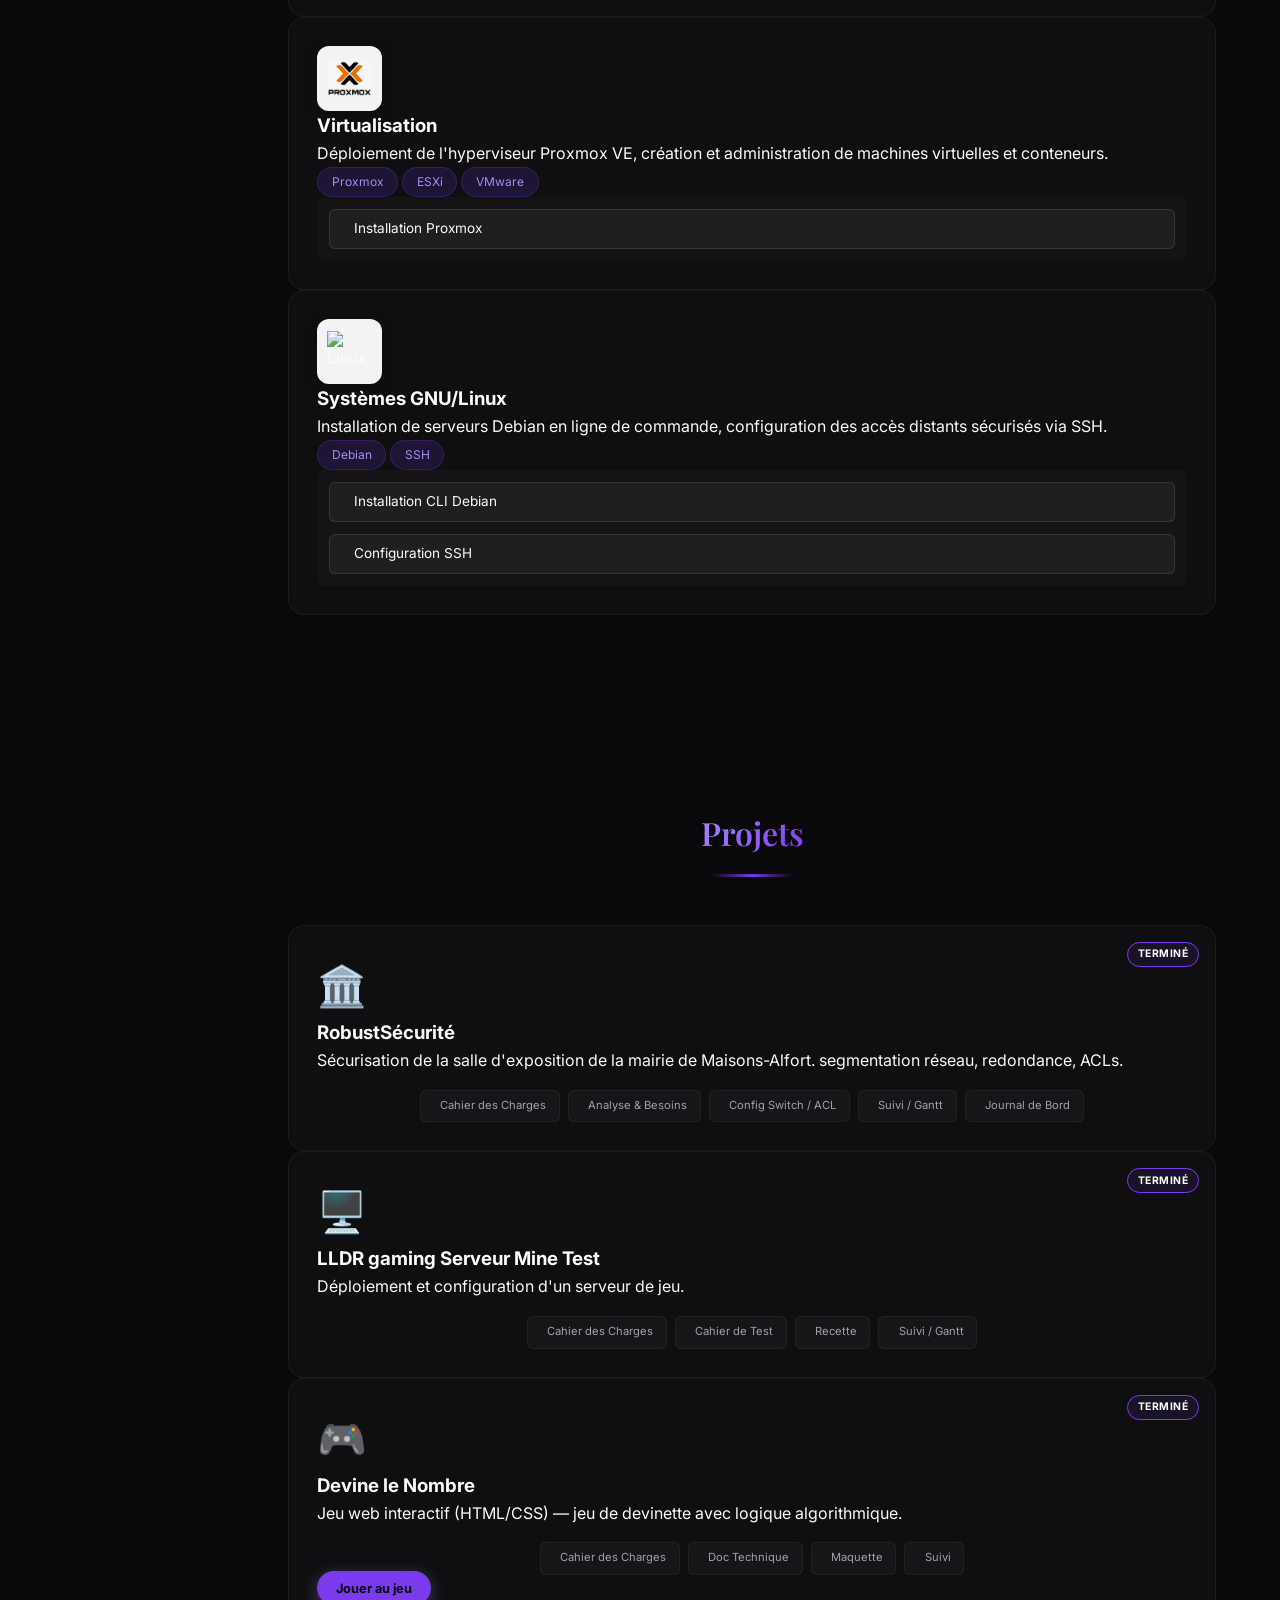
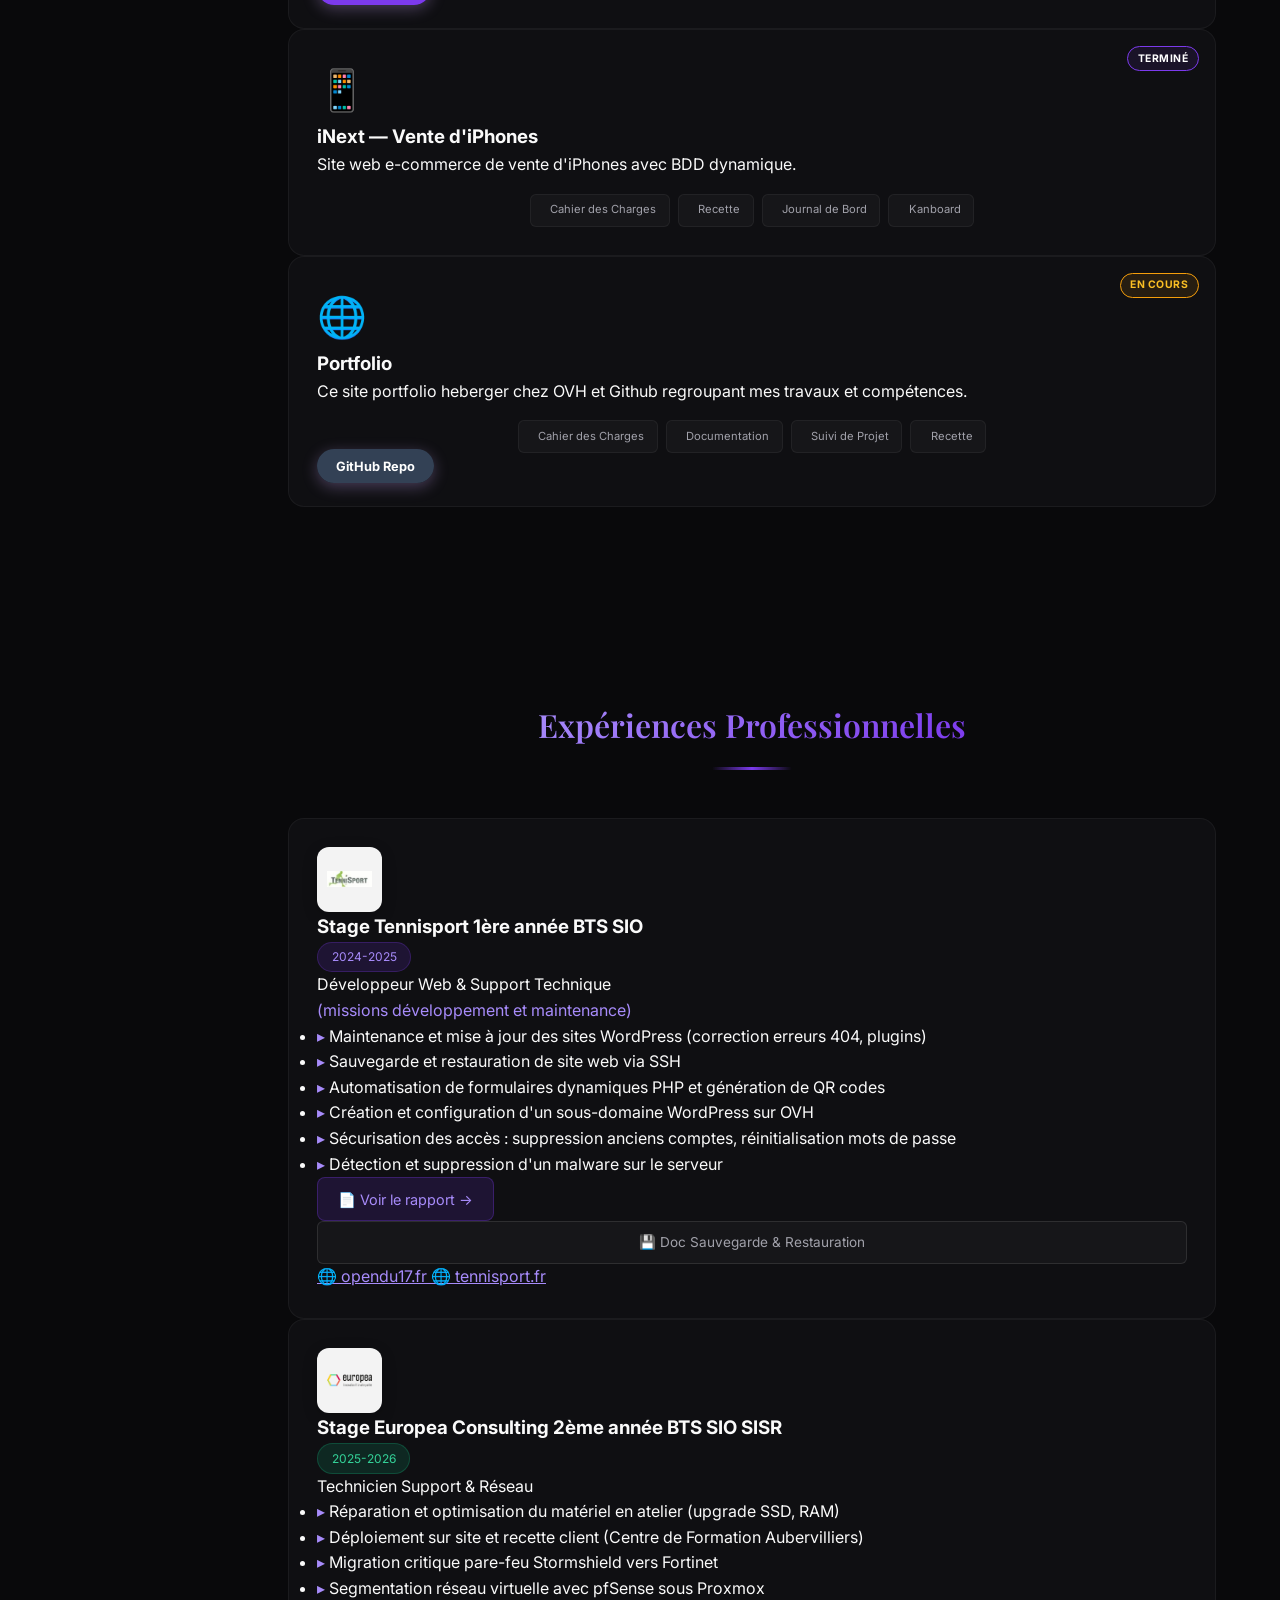
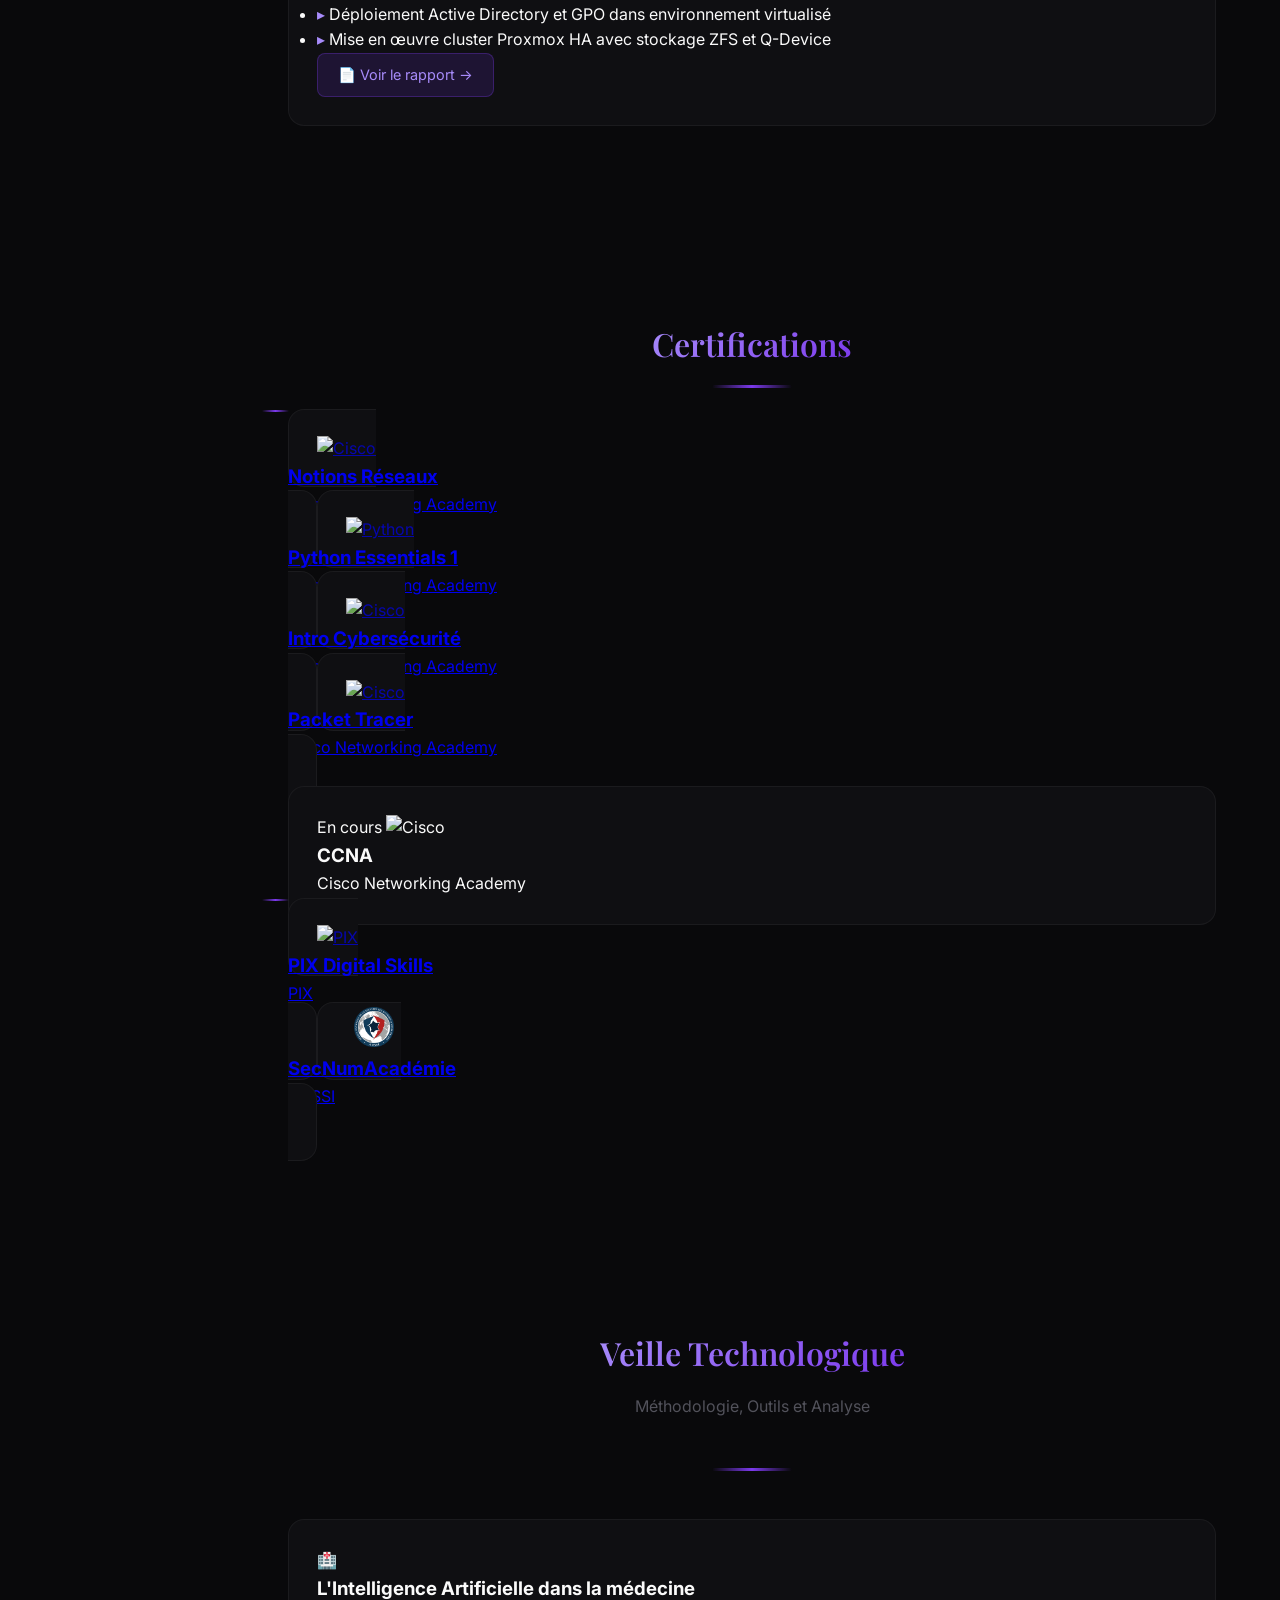
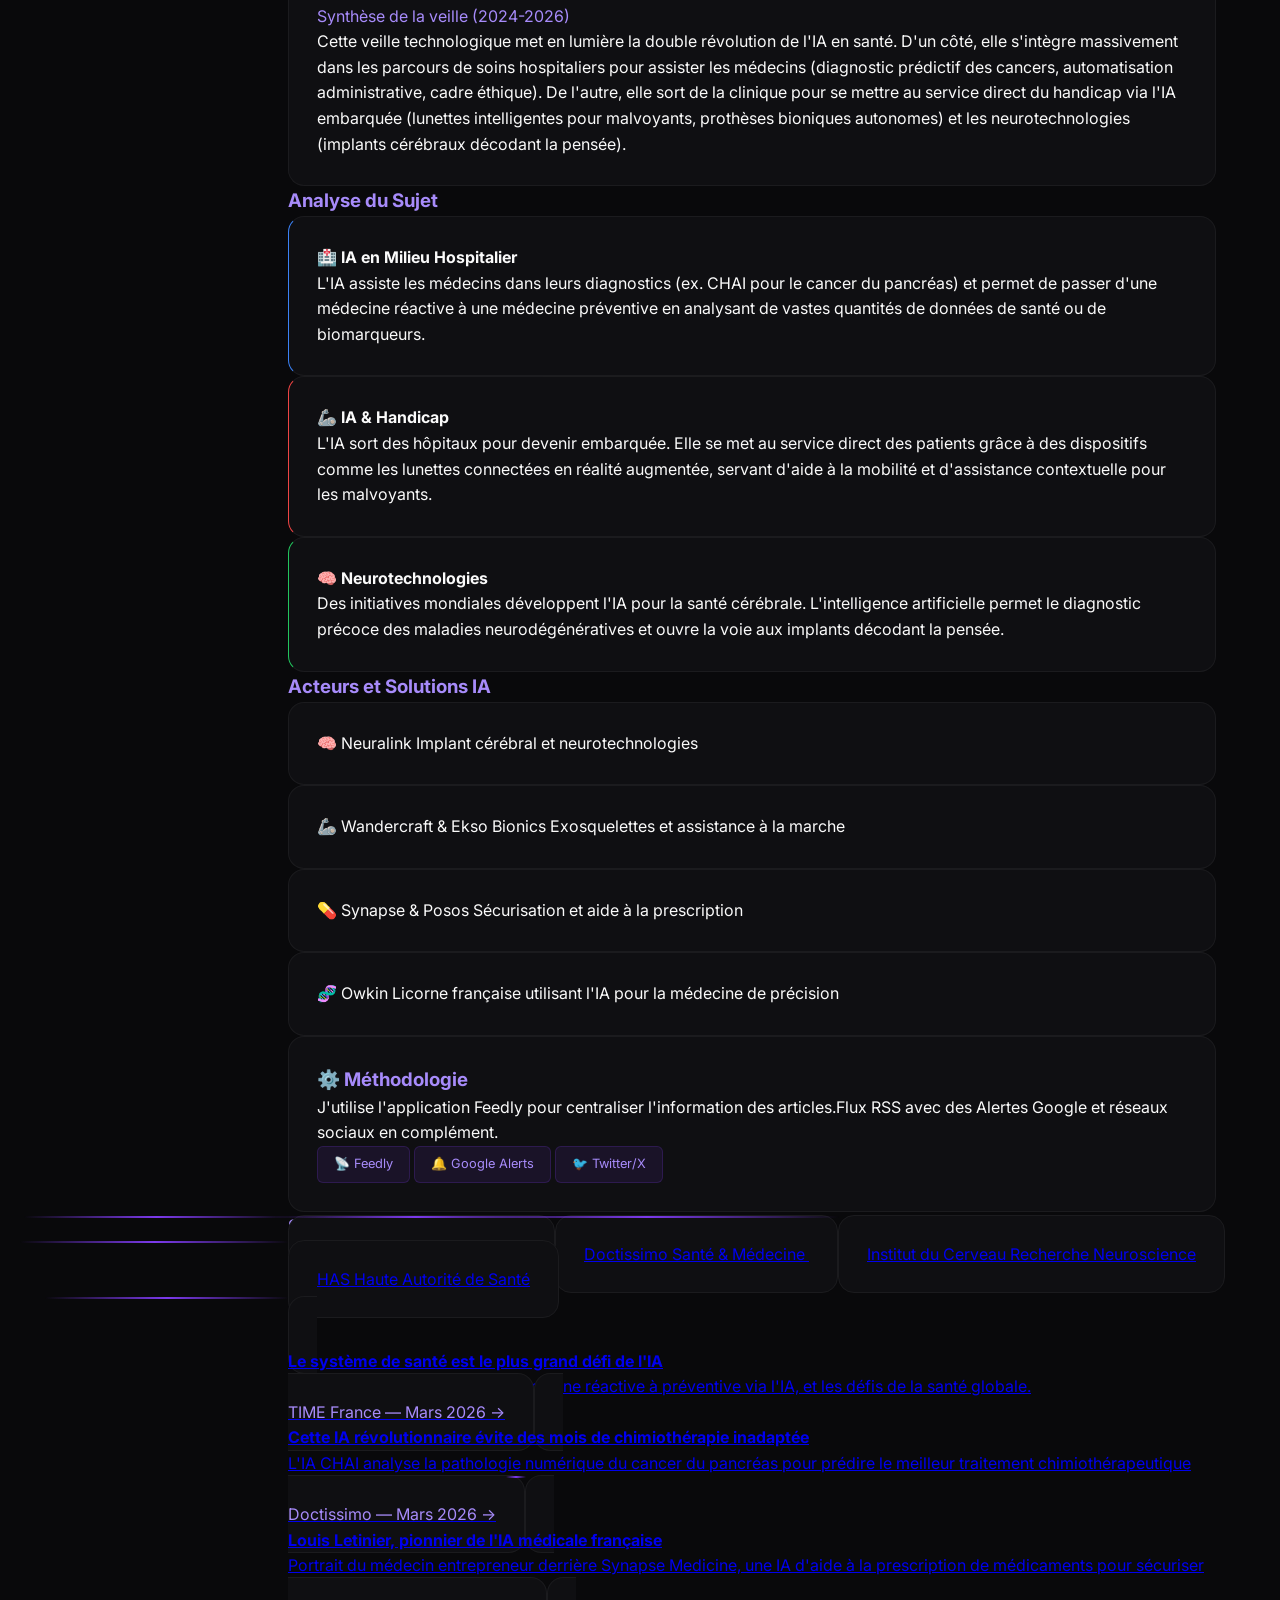
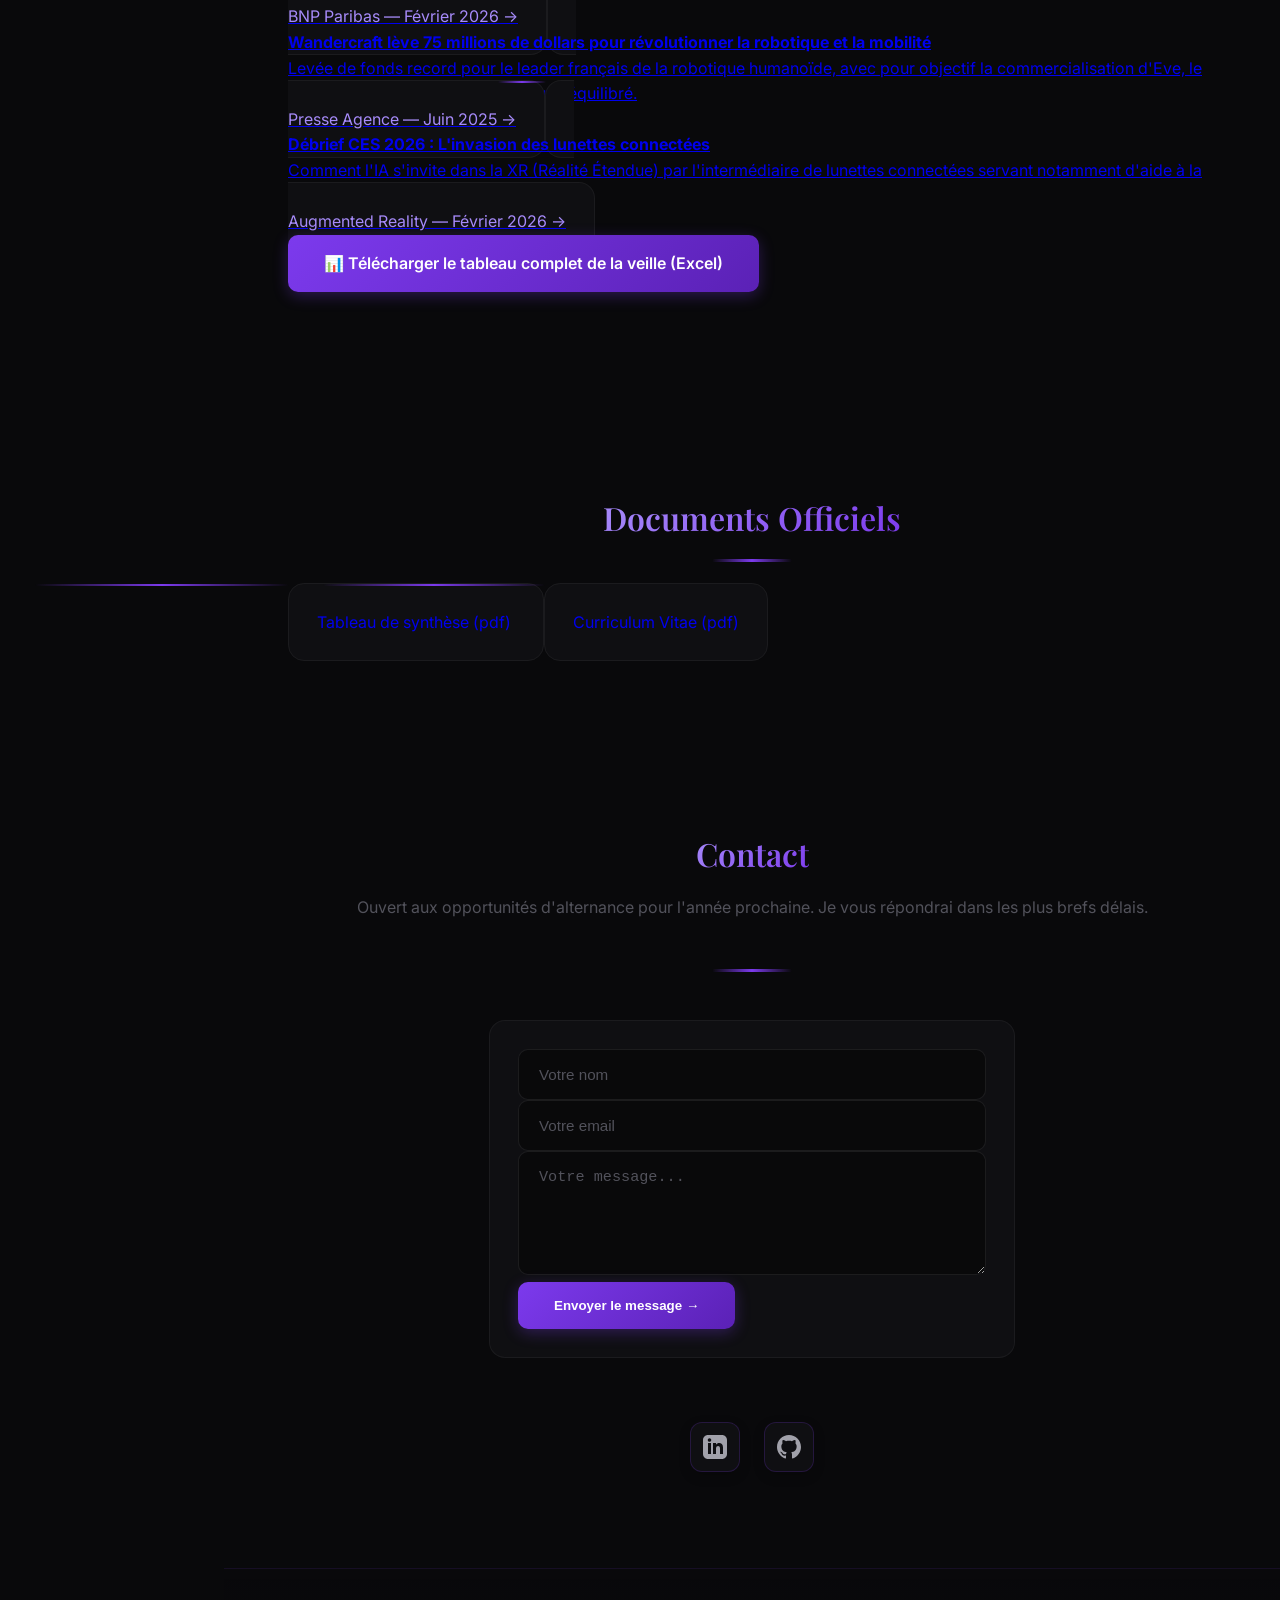
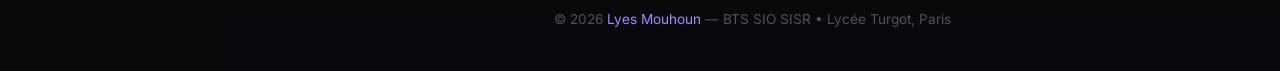
==== commit 374d1b57: "feat: implement FormSubmit.co for direct contact form delivery" ====
--- a/index.html
+++ b/index.html
@@ -1339,7 +1339,13 @@
       <div class="section-divider"></div>
 
       <div class="max-w-2xl mx-auto contact-wrapper">
-        <form action="mailto:lyesmouhoun05@gmail.com" method="POST" enctype="text/plain" class="card space-y-5 w-full">
+        <form action="https://formsubmit.co/lyesmouhoun05@gmail.com" method="POST" class="card space-y-5 w-full">
+          <!-- FormSubmit Configuration -->
+          <input type="hidden" name="_subject" value="Nouveau message depuis ton Portfolio !">
+          <input type="hidden" name="_captcha" value="false">
+          <input type="hidden" name="_next" value="https://lyes3105.github.io/e-portfolio/index.html?success=1#contact">
+          <input type="hidden" name="_template" value="table">
+          
           <div class="grid md:grid-cols-2 gap-4">
             <input type="text" name="name" placeholder="Votre nom" required class="form-input">
             <input type="email" name="email" placeholder="Votre email" required class="form-input">
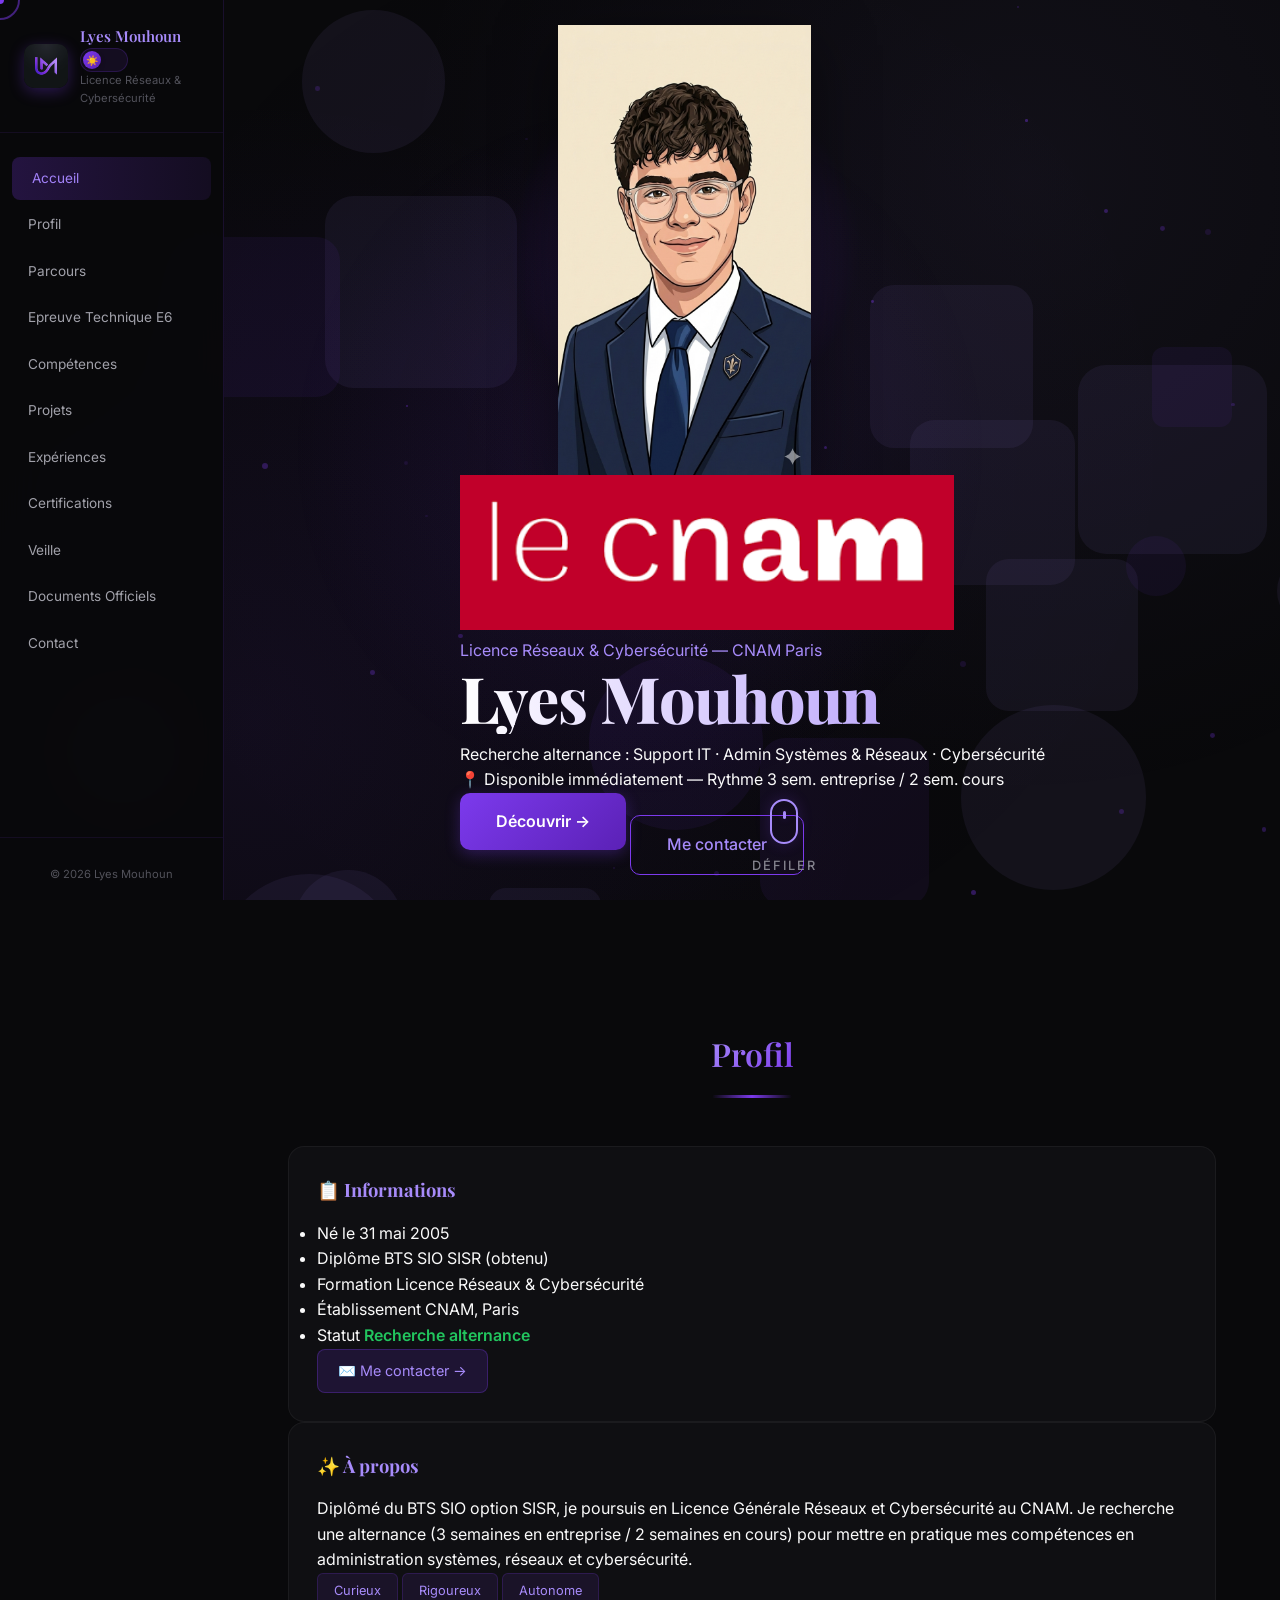
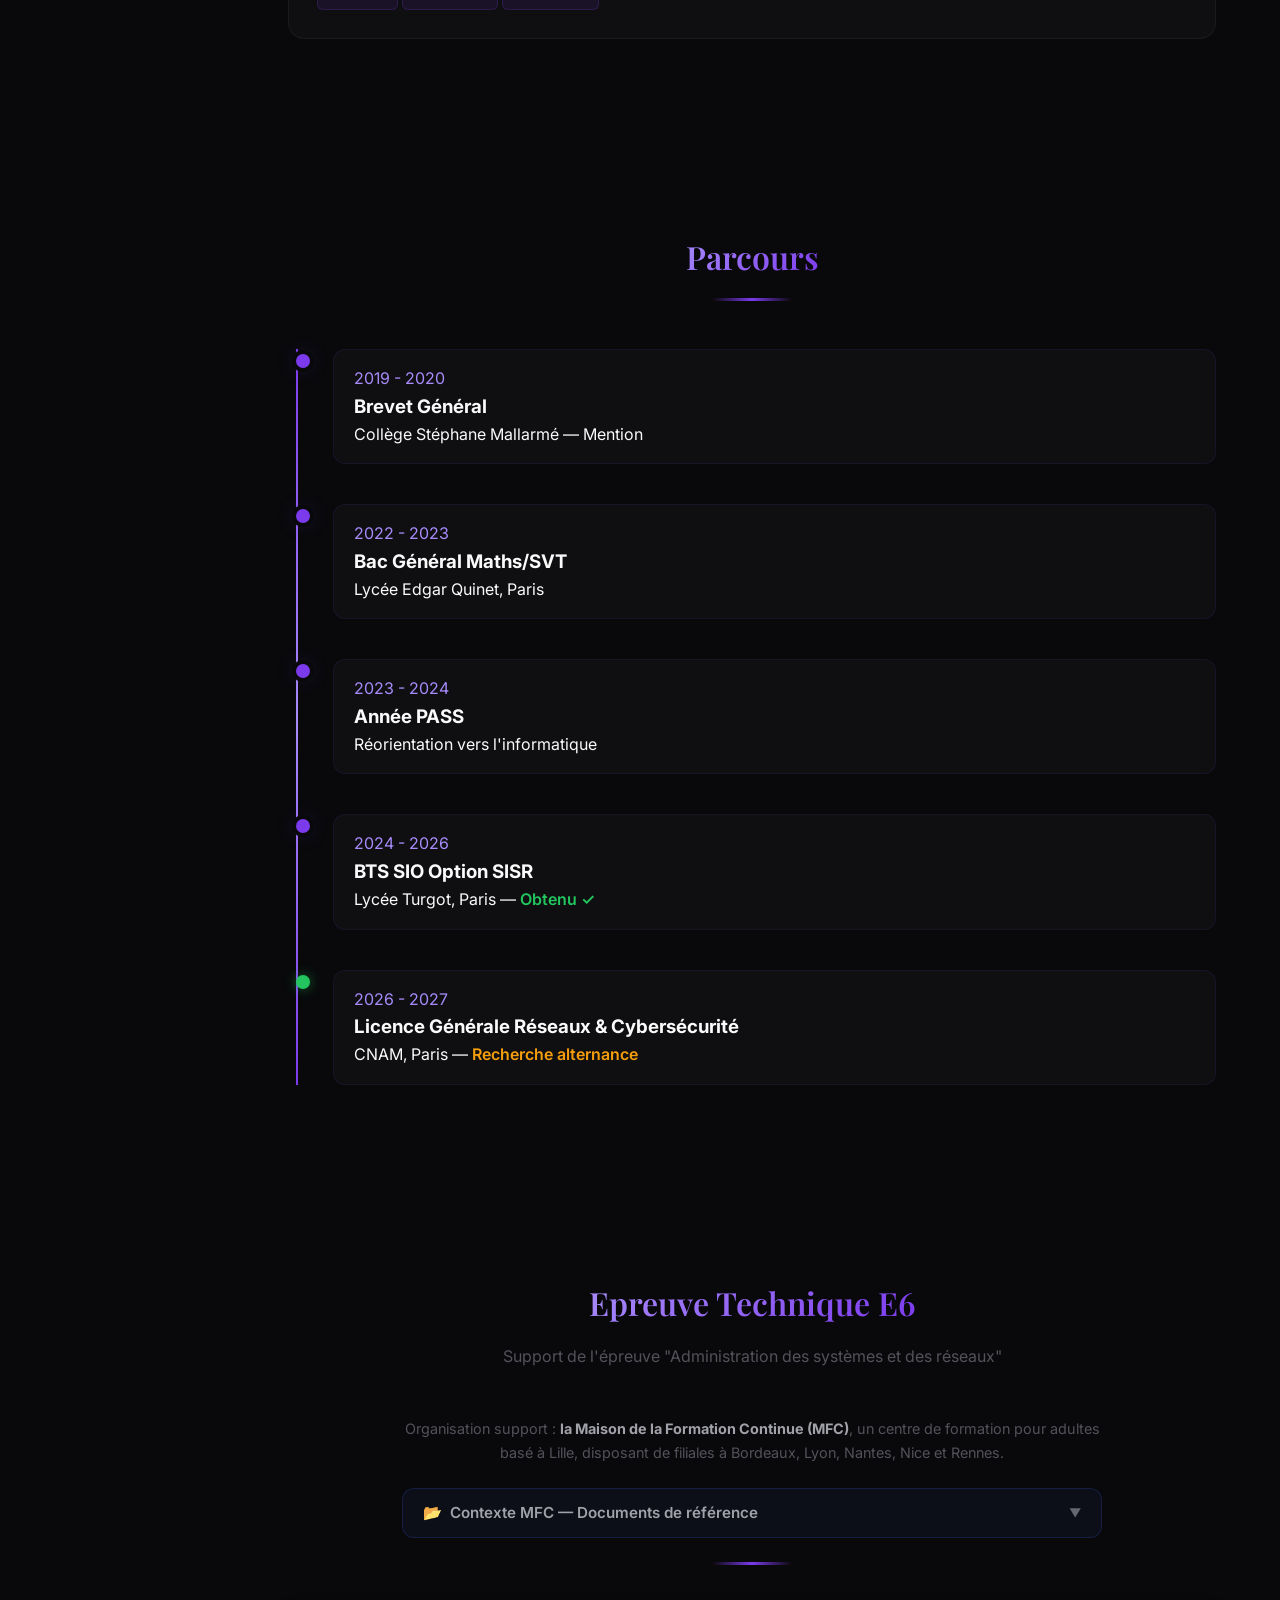
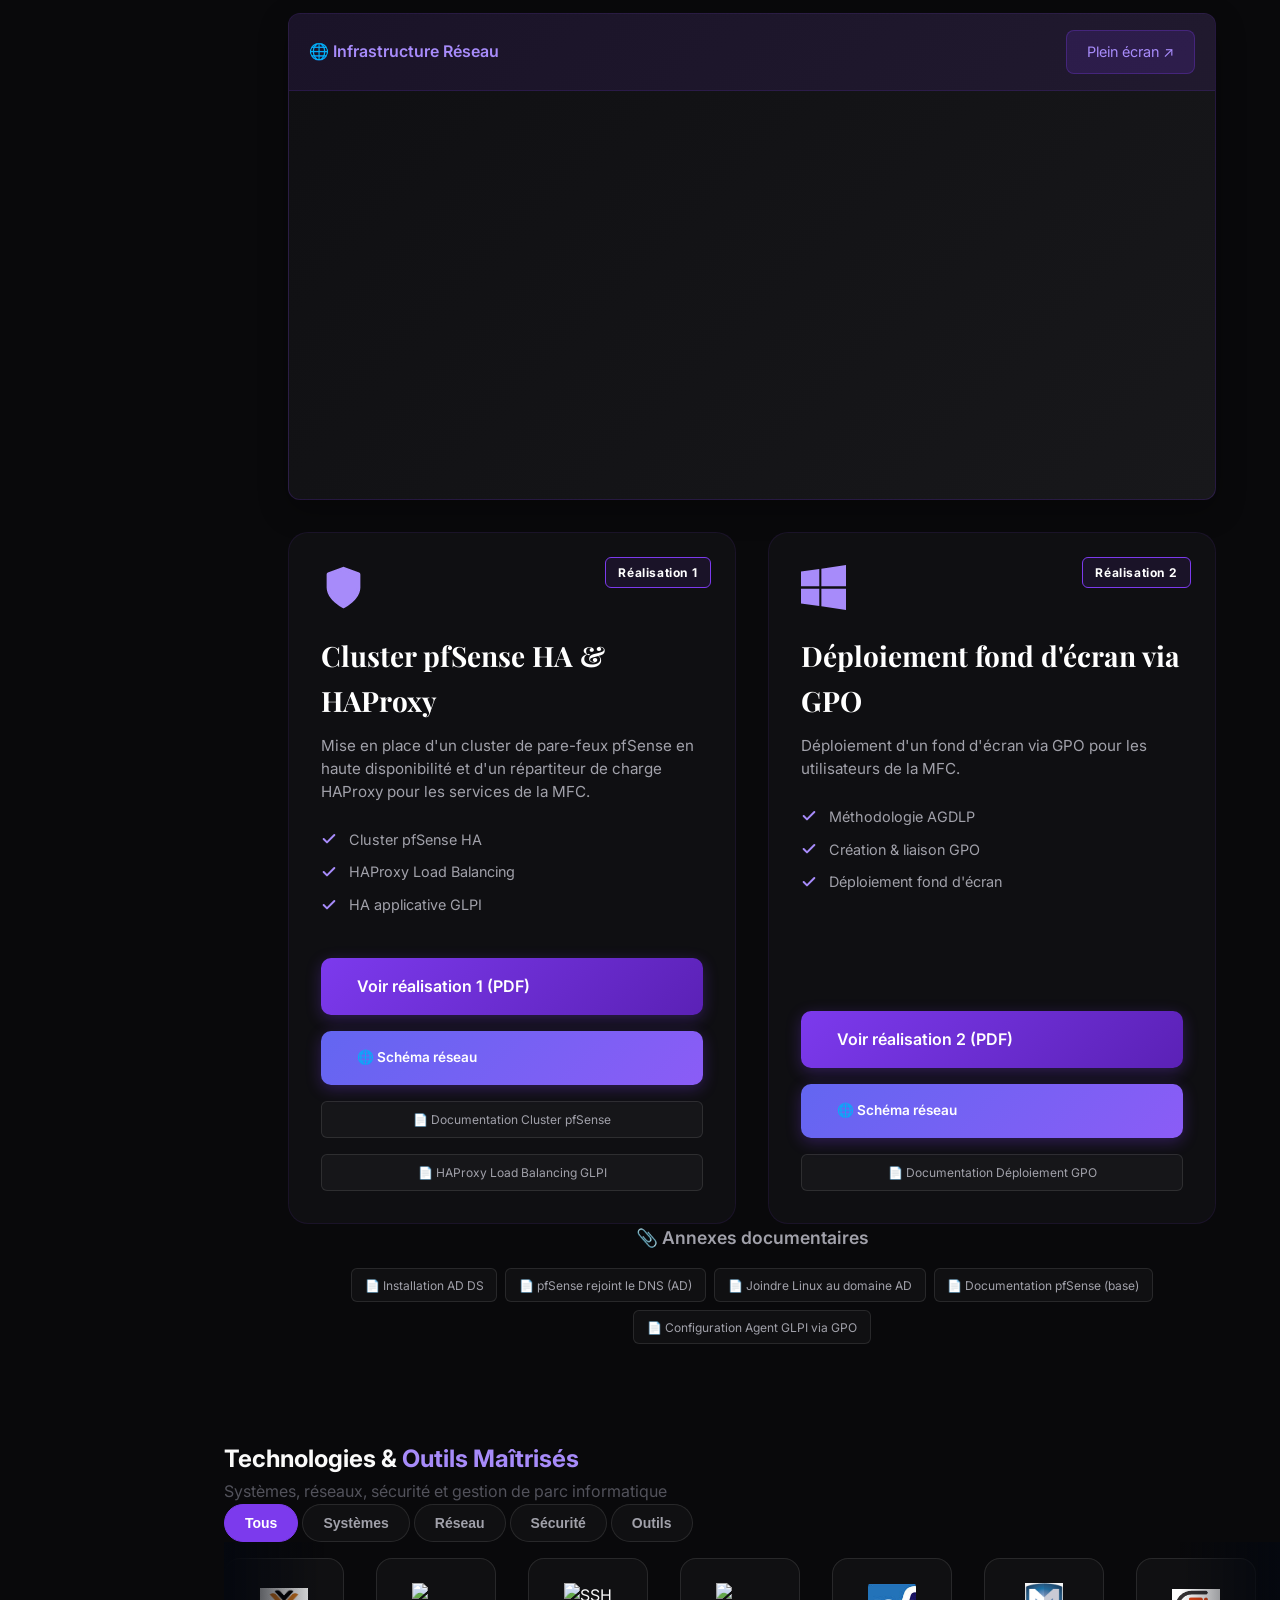
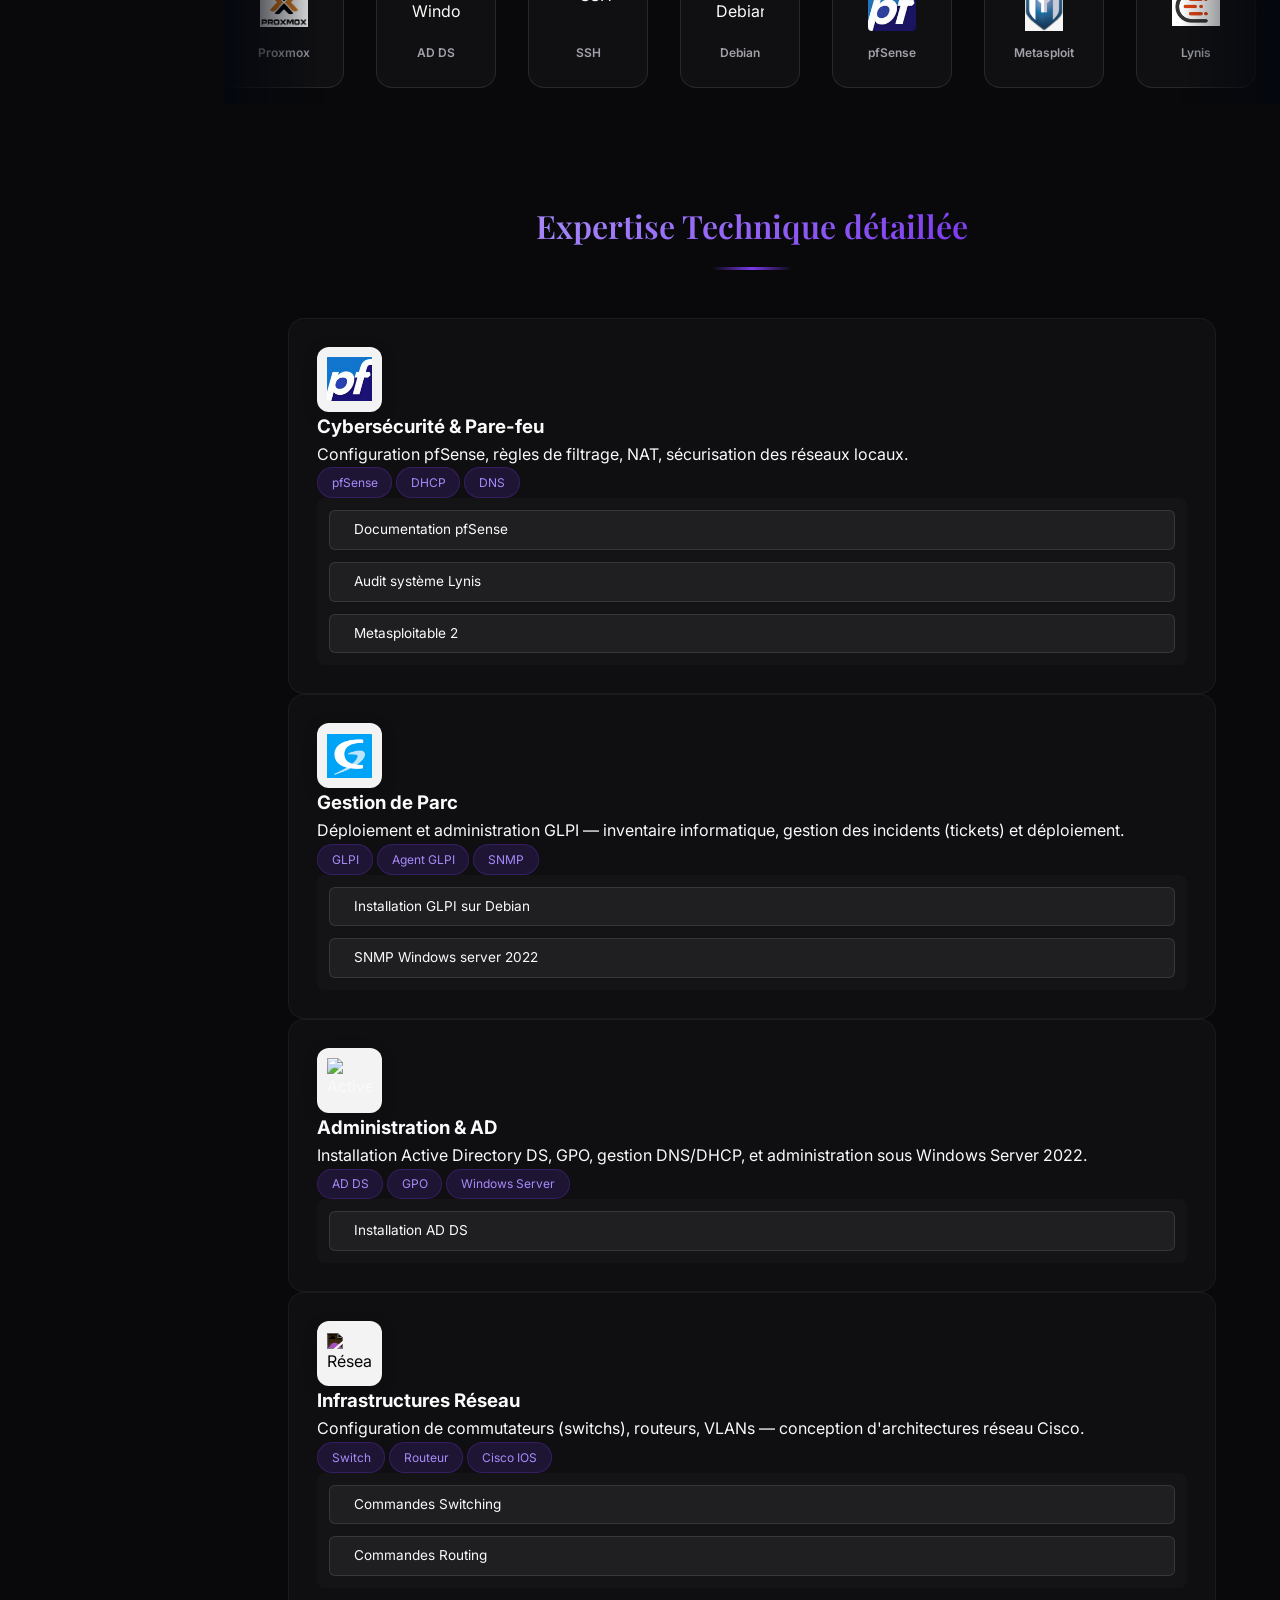
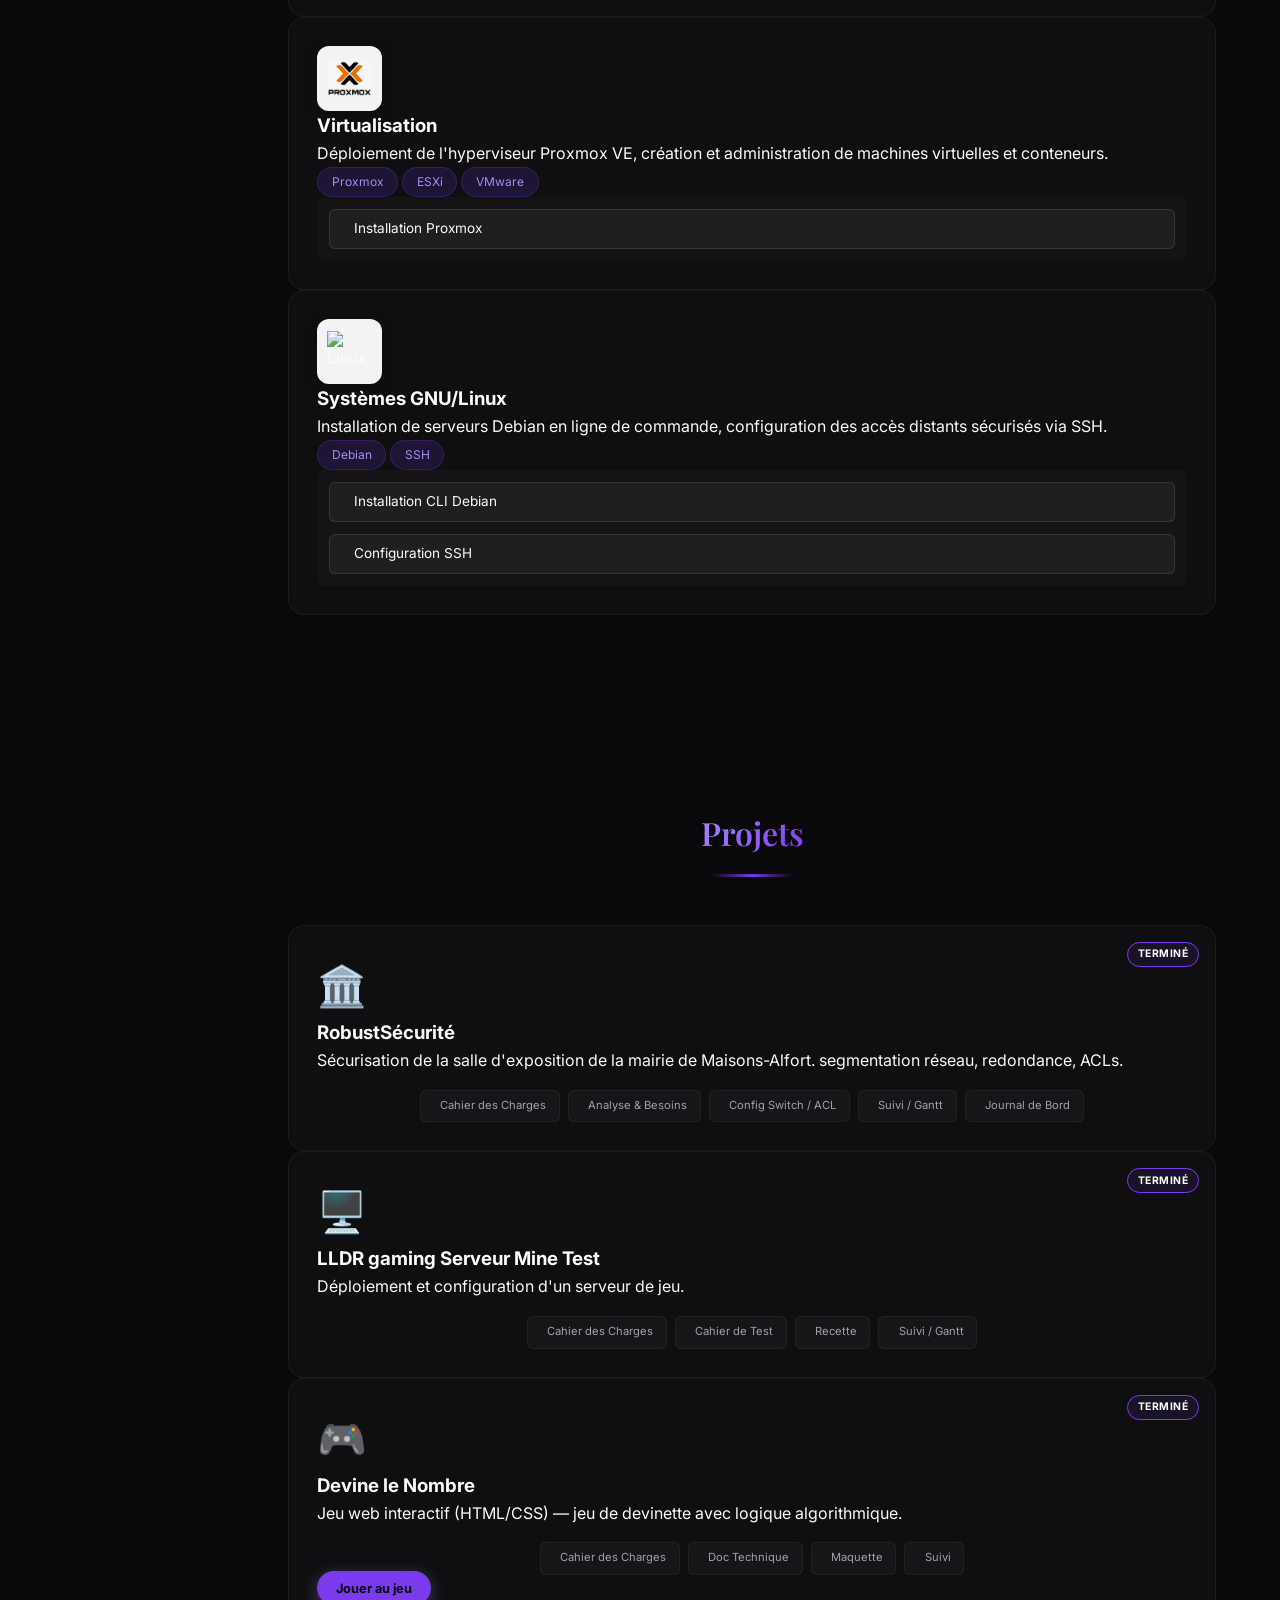
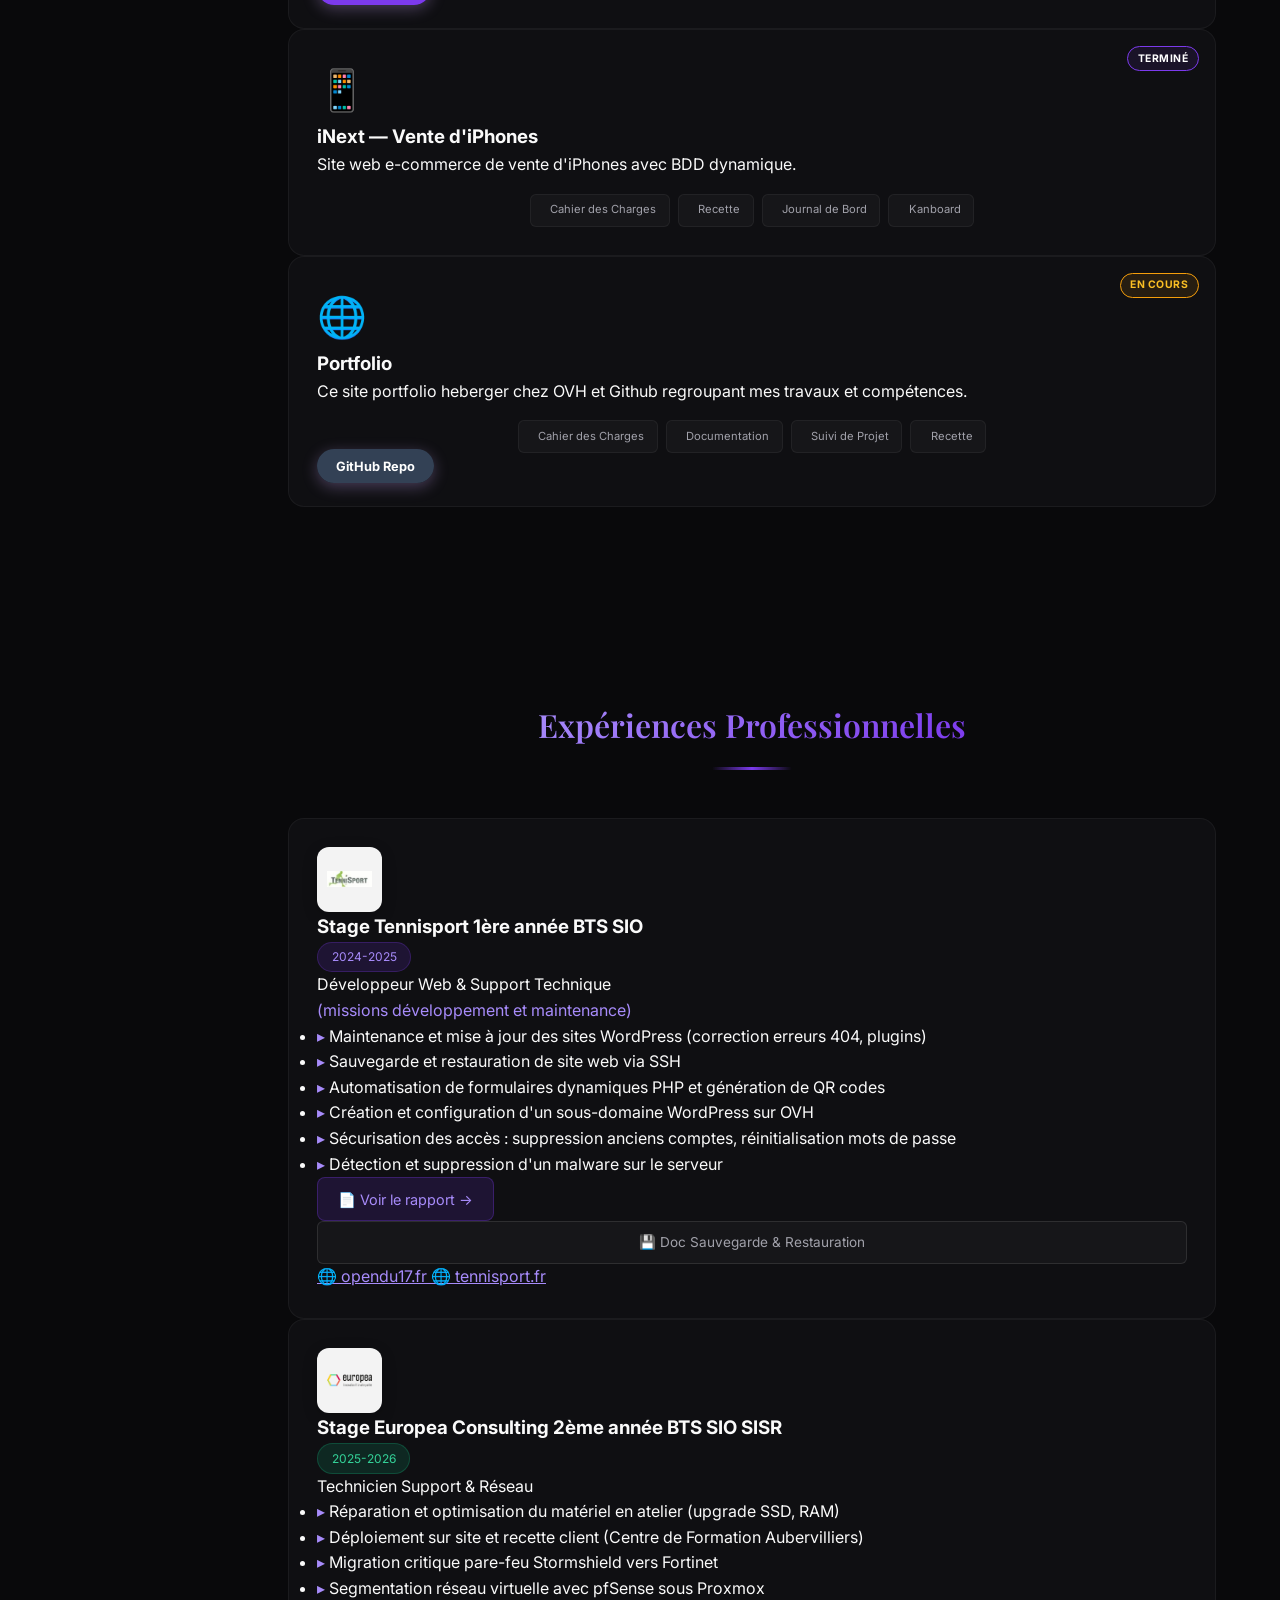
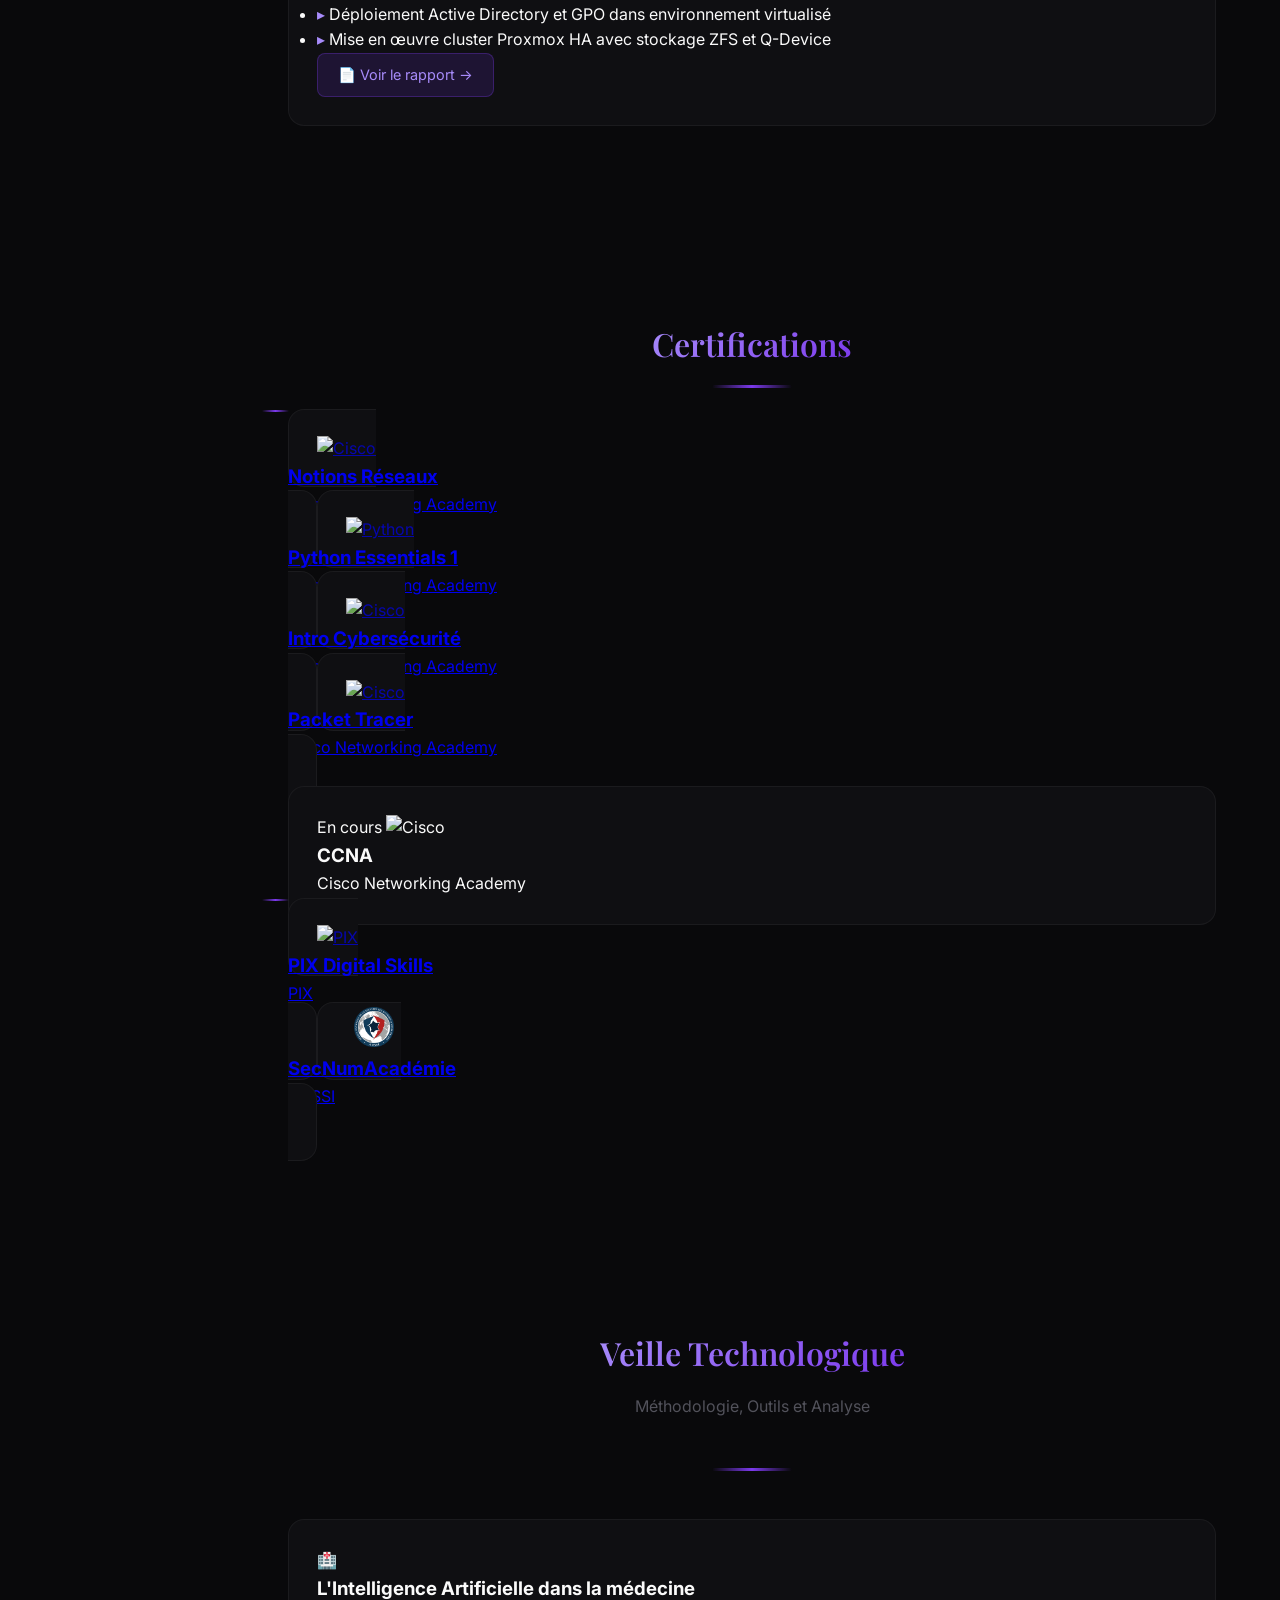
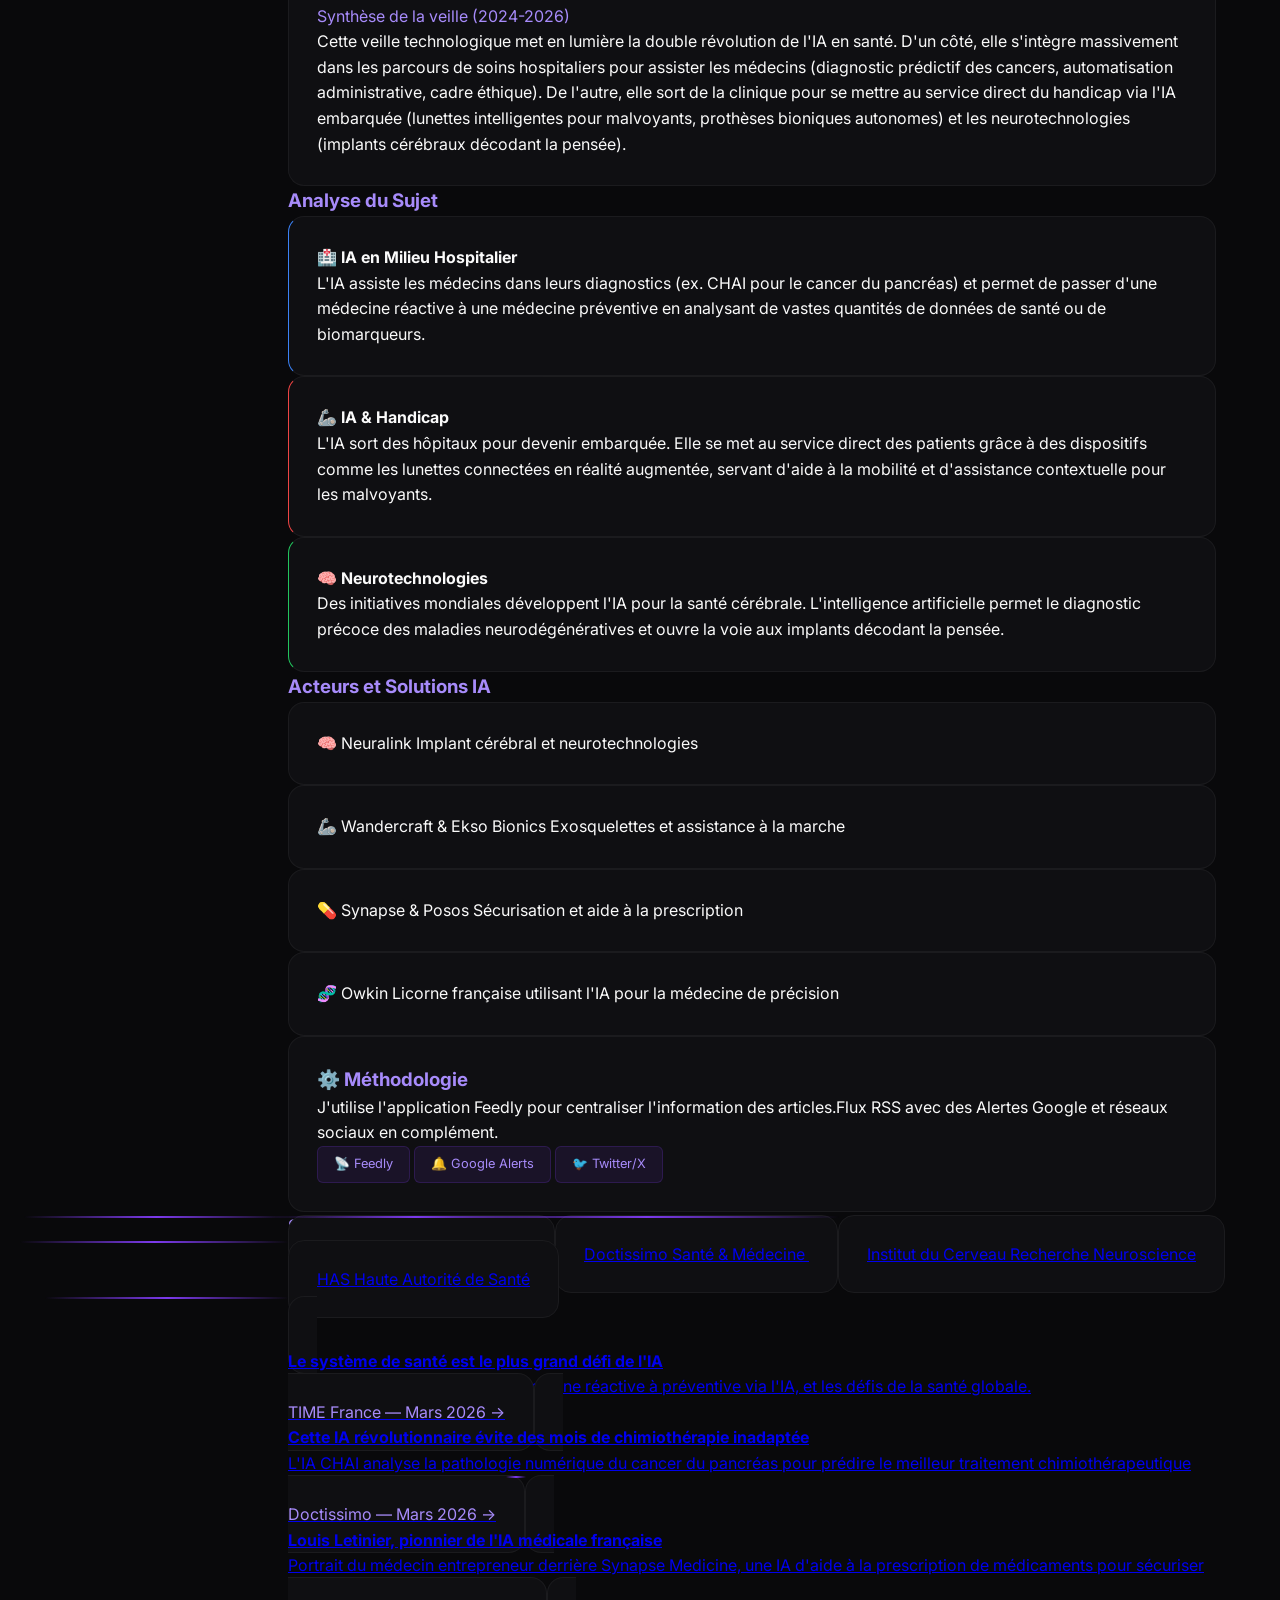
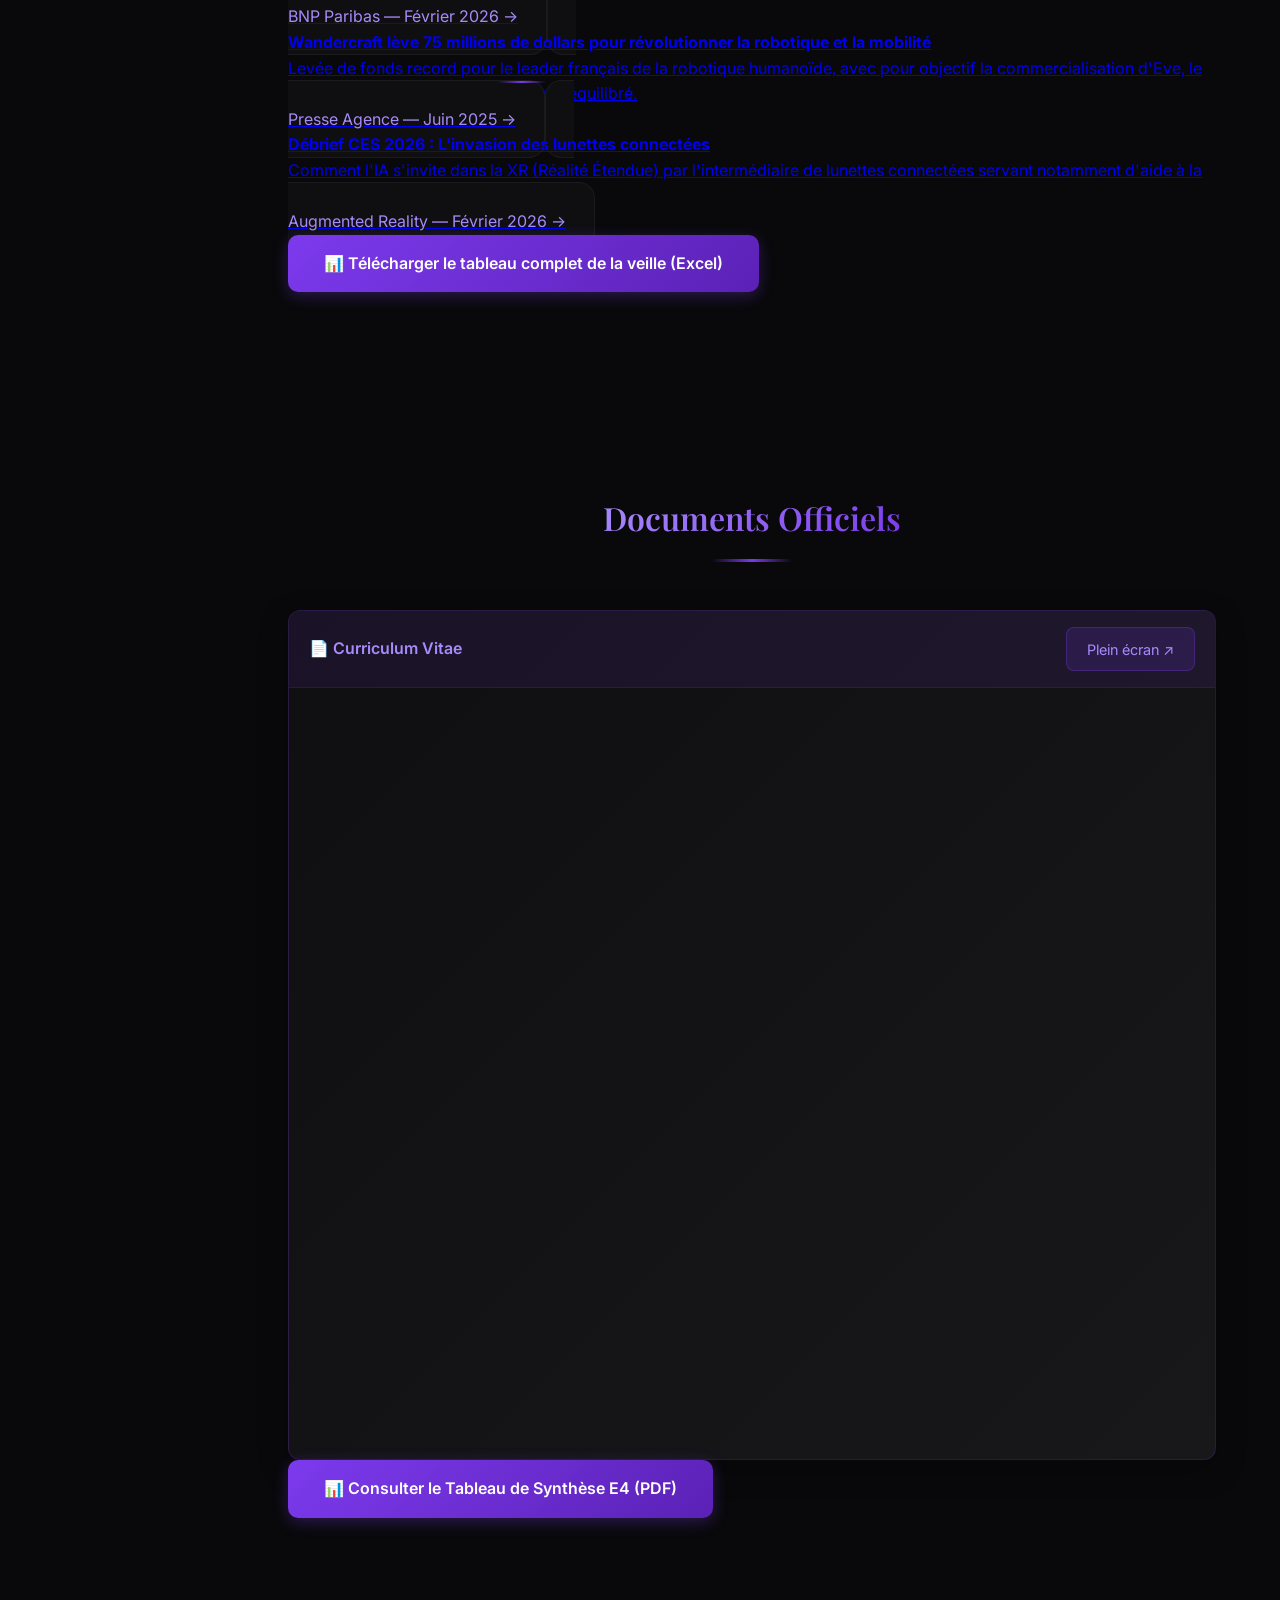
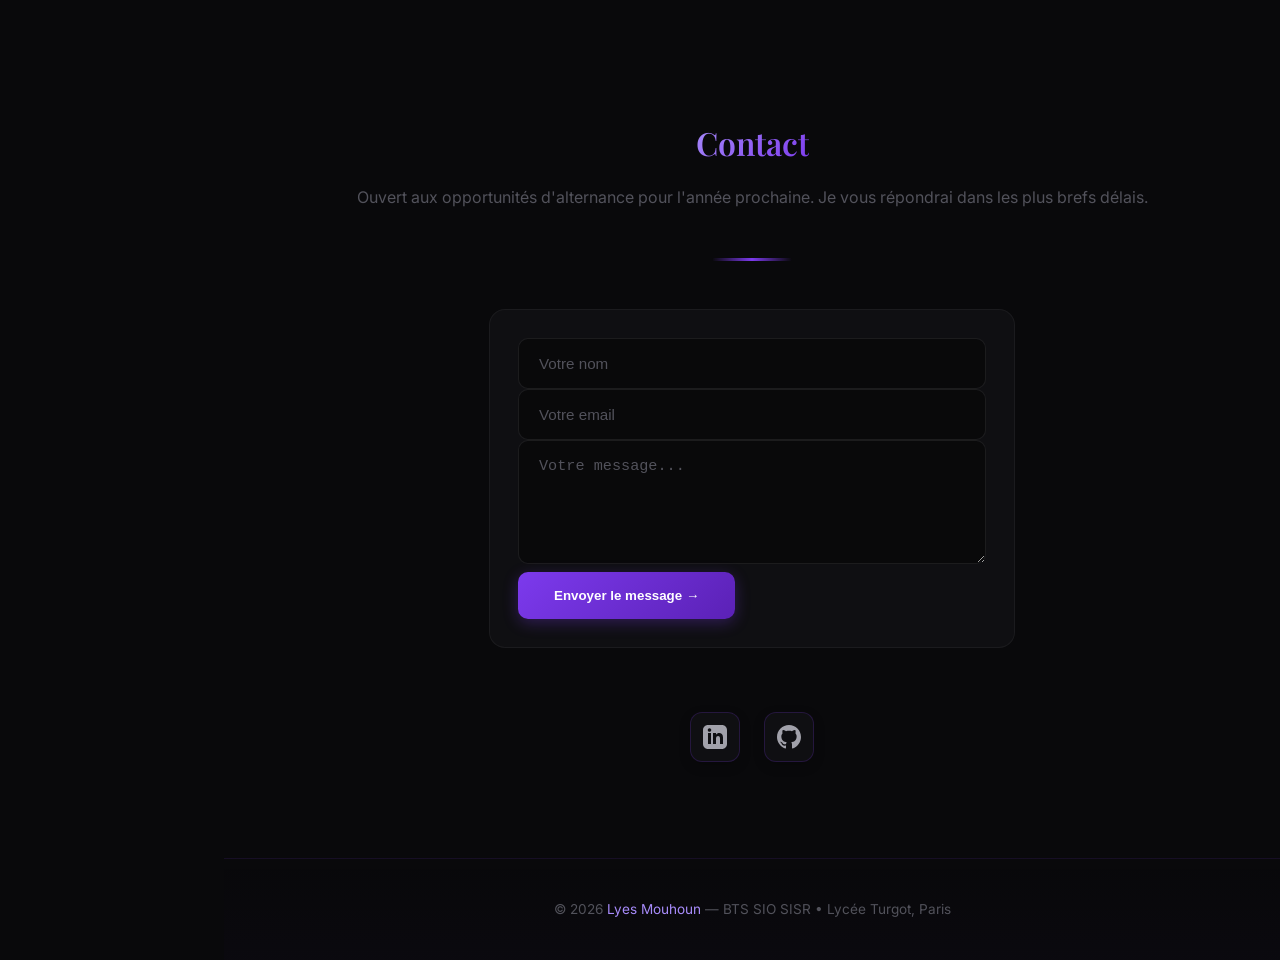
==== commit 6bc1318c: "feat: embed new CV directly in the page" ====
--- a/index.html
+++ b/index.html
@@ -1312,22 +1312,24 @@
       <h2 class="section-title"><span>Documents Officiels</span></h2>
       <div class="section-divider"></div>
 
-      <div class="max-w-4xl mx-auto grid md:grid-cols-2 gap-6">
+      <div class="max-w-4xl mx-auto">
+        <!-- CV Intégré -->
+        <div class="mb-8 stagger-item">
+          <div class="pdf-container glow-border" style="height: 850px;">
+            <div class="pdf-header">
+              <span class="pdf-title">📄 Curriculum Vitae</span>
+              <a href="pdf/officiels/Lyes mouhoun CV.pdf" target="_blank" class="btn-accent text-xs">Plein écran ↗</a>
+            </div>
+            <iframe src="pdf/officiels/Lyes mouhoun CV.pdf" style="width: 100%; height: 100%; border: none;"></iframe>
+          </div>
+        </div>
+
         <!-- Tableau de Synthèse -->
-        <a href="pdf/officiels/Tableau de synthese Lyes.pdf" target="_blank"
-          class="card card-hover flex flex-col items-center justify-center p-8 stagger-item text-center"
-          style="text-decoration: none;">
-          <i class="fas fa-file-pdf text-red-500 text-5xl mb-4"></i>
-          <span class="text-white font-semibold text-lg">Tableau de synthèse (pdf)</span>
-        </a>
-
-        <!-- CV -->
-        <a href="pdf/officiels/Lyes mouhoun CV.pdf" target="_blank"
-          class="card card-hover flex flex-col items-center justify-center p-8 stagger-item text-center"
-          style="text-decoration: none;">
-          <i class="fas fa-user-tie text-blue-500 text-5xl mb-4"></i>
-          <span class="text-white font-semibold text-lg">Curriculum Vitae (pdf)</span>
-        </a>
+        <div class="text-center stagger-item">
+          <a href="pdf/officiels/Tableau de synthese Lyes.pdf" target="_blank" class="btn-primary inline-flex gap-2 items-center justify-center">
+            <span>📊 Consulter le Tableau de Synthèse E4 (PDF)</span>
+          </a>
+        </div>
       </div>
     </section>
 
--- a/style.css
+++ b/style.css
@@ -141,12 +141,16 @@
   opacity: 0.8;
 }
 
-@media (max-width: 1024px) {
-
+/* Disable custom cursor ONLY on touch devices */
+@media (pointer: coarse) {
   .cursor-dot,
   .cursor-outline,
   .flashlight {
-    display: none;
+    display: none !important;
+  }
+
+  body, a, button, .card-hover, .skill-card, .nav-link, .theme-switch {
+    cursor: auto !important;
   }
 }
 
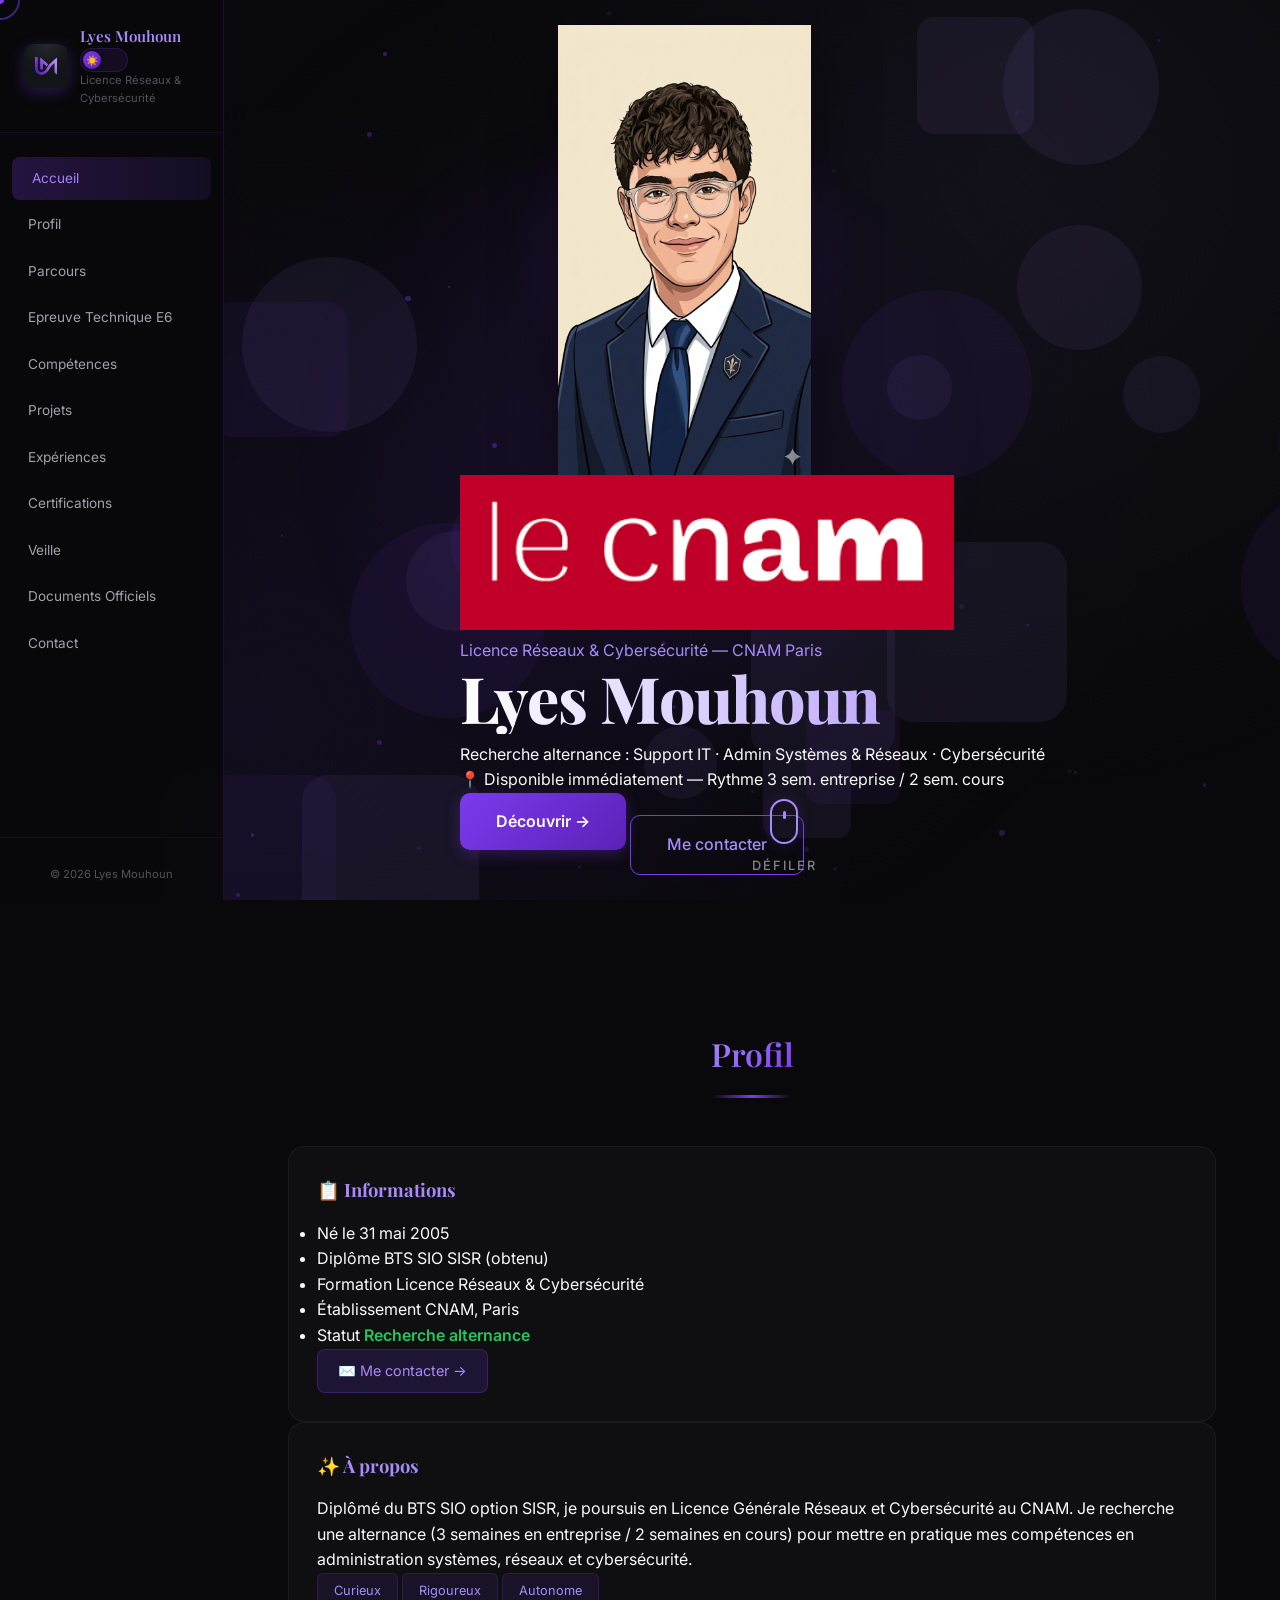
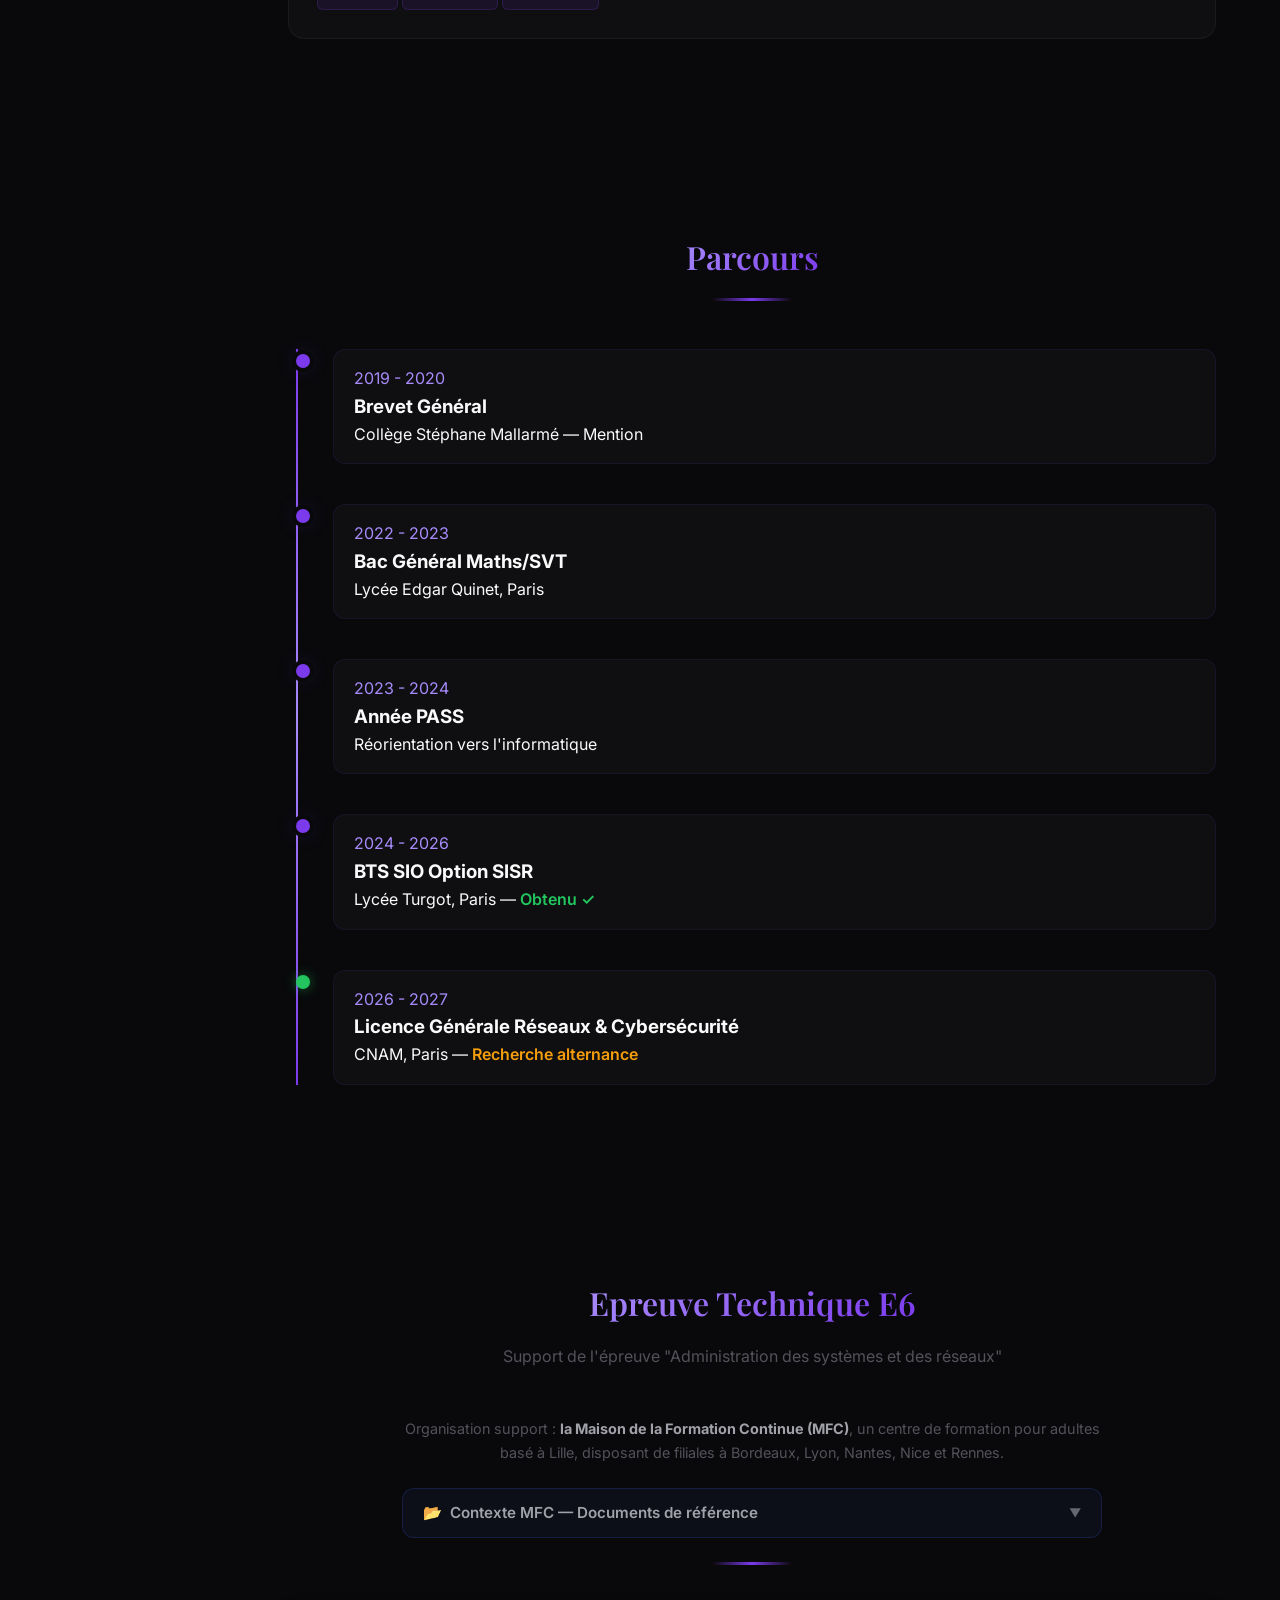
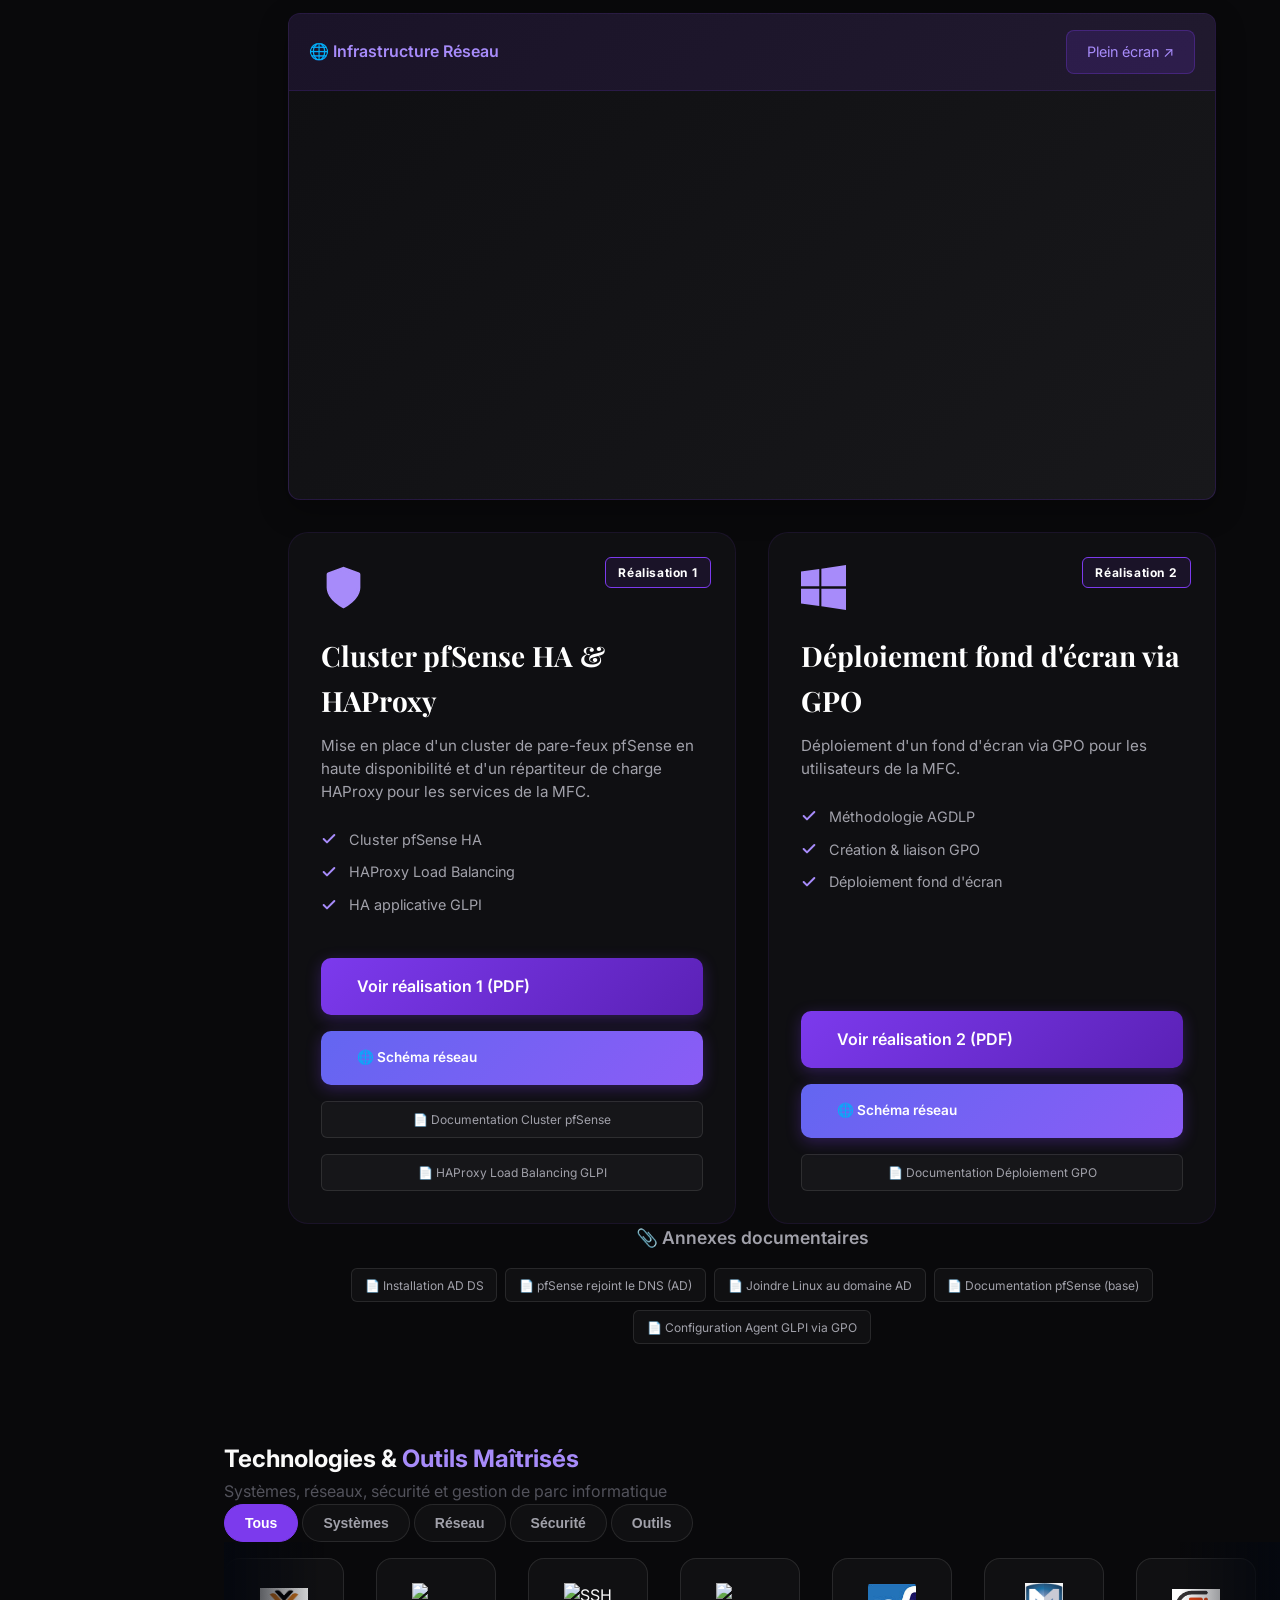
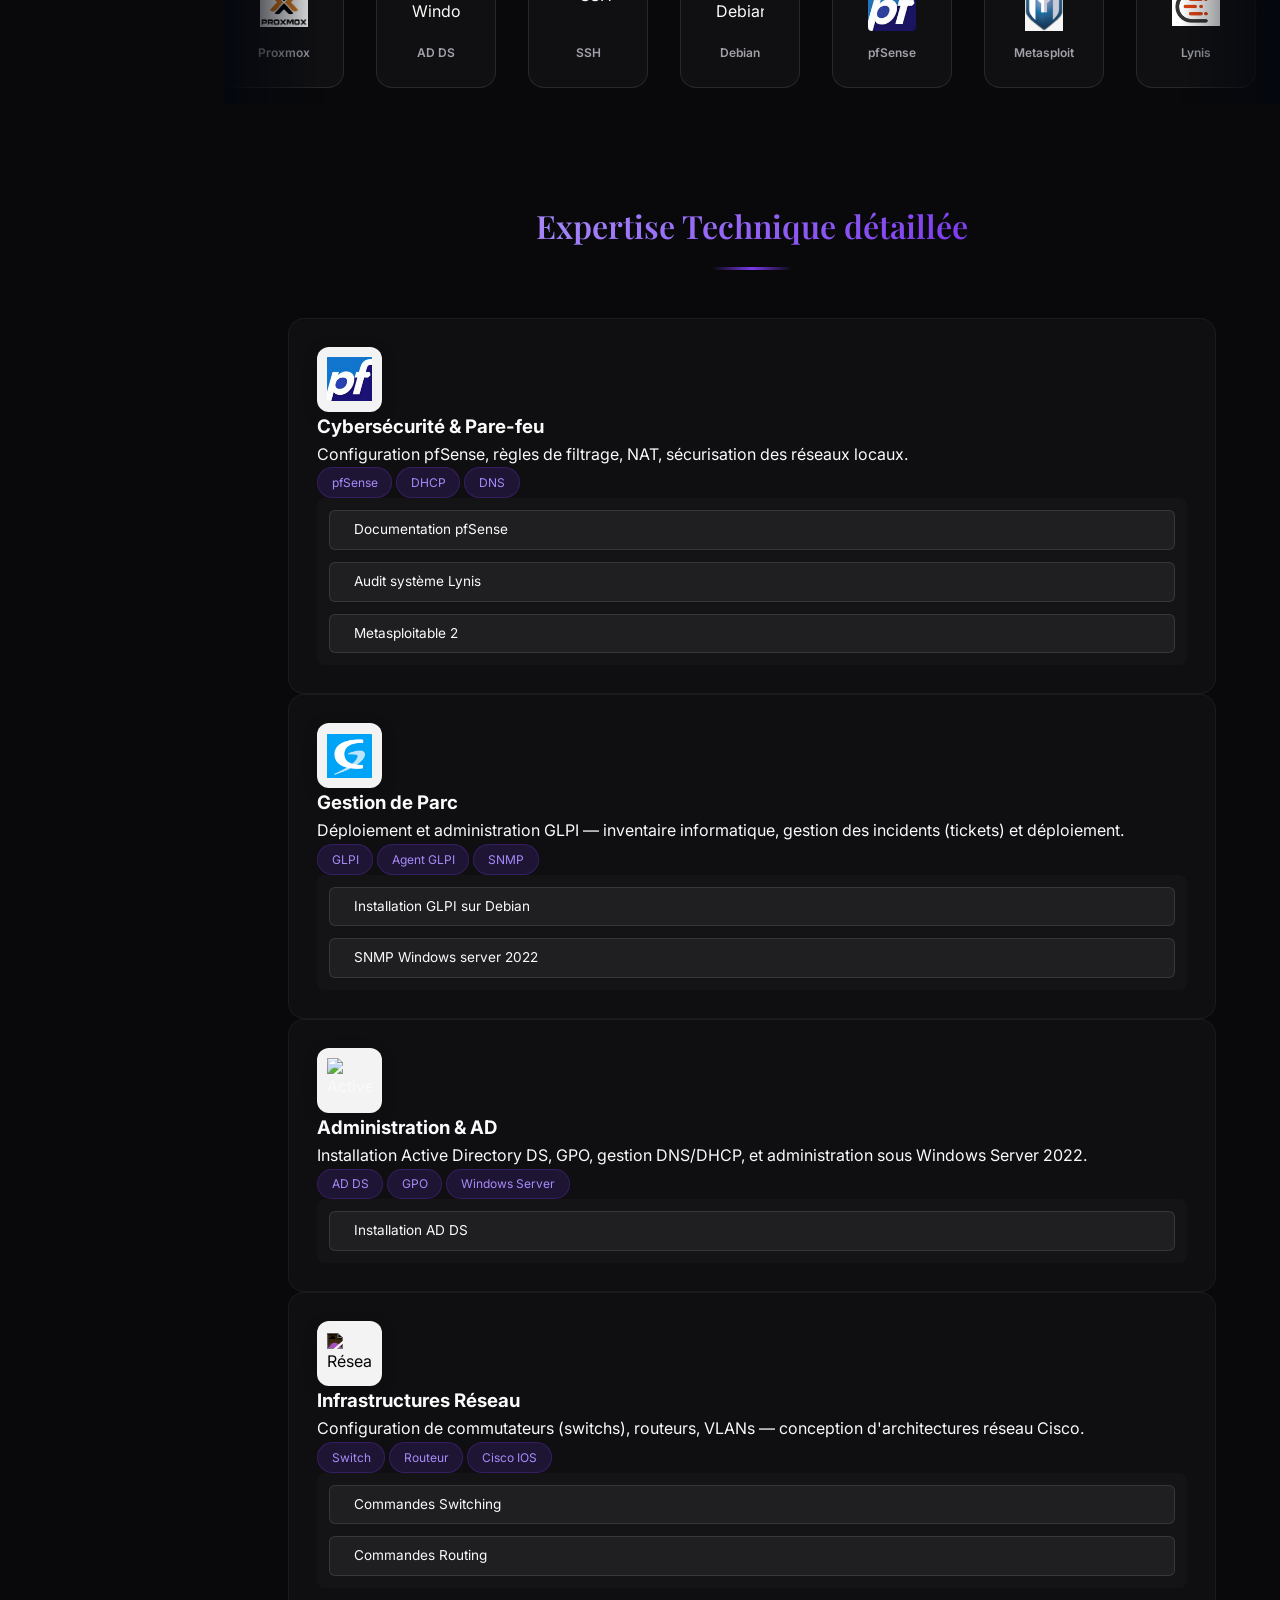
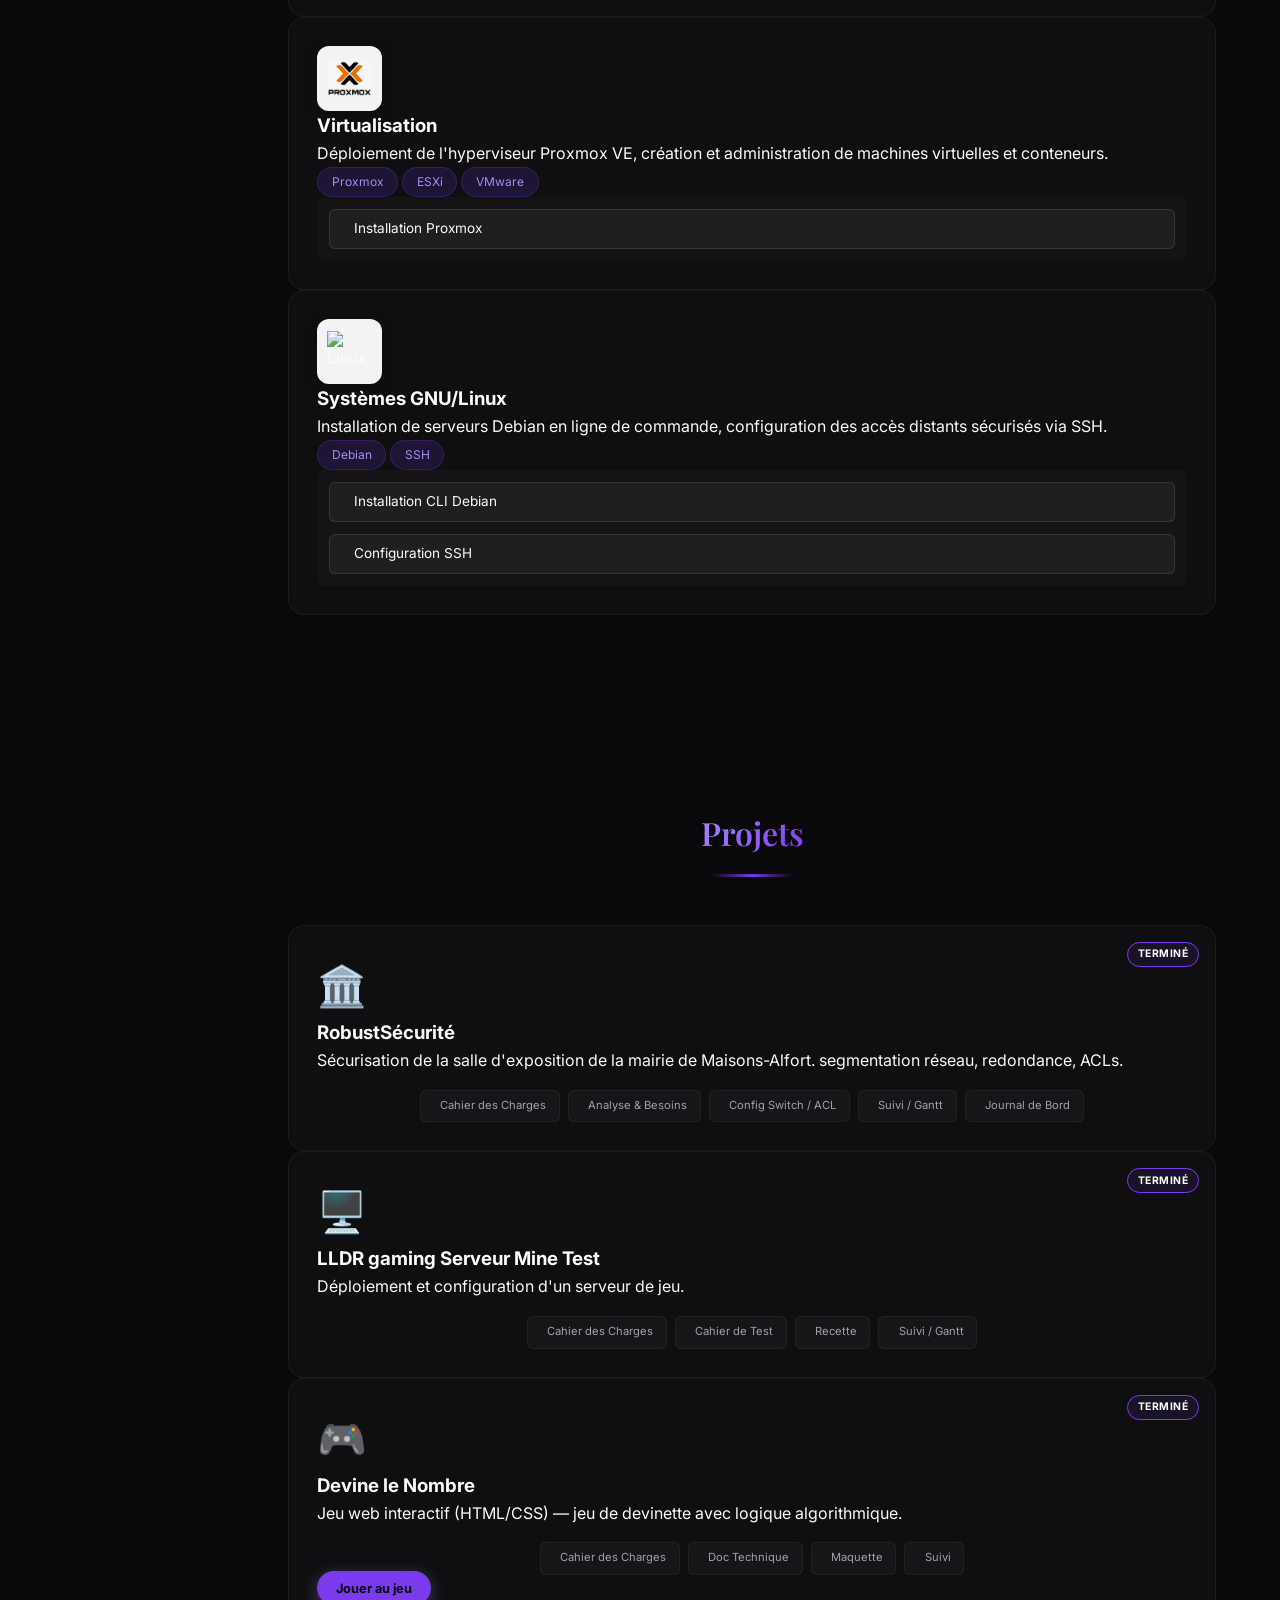
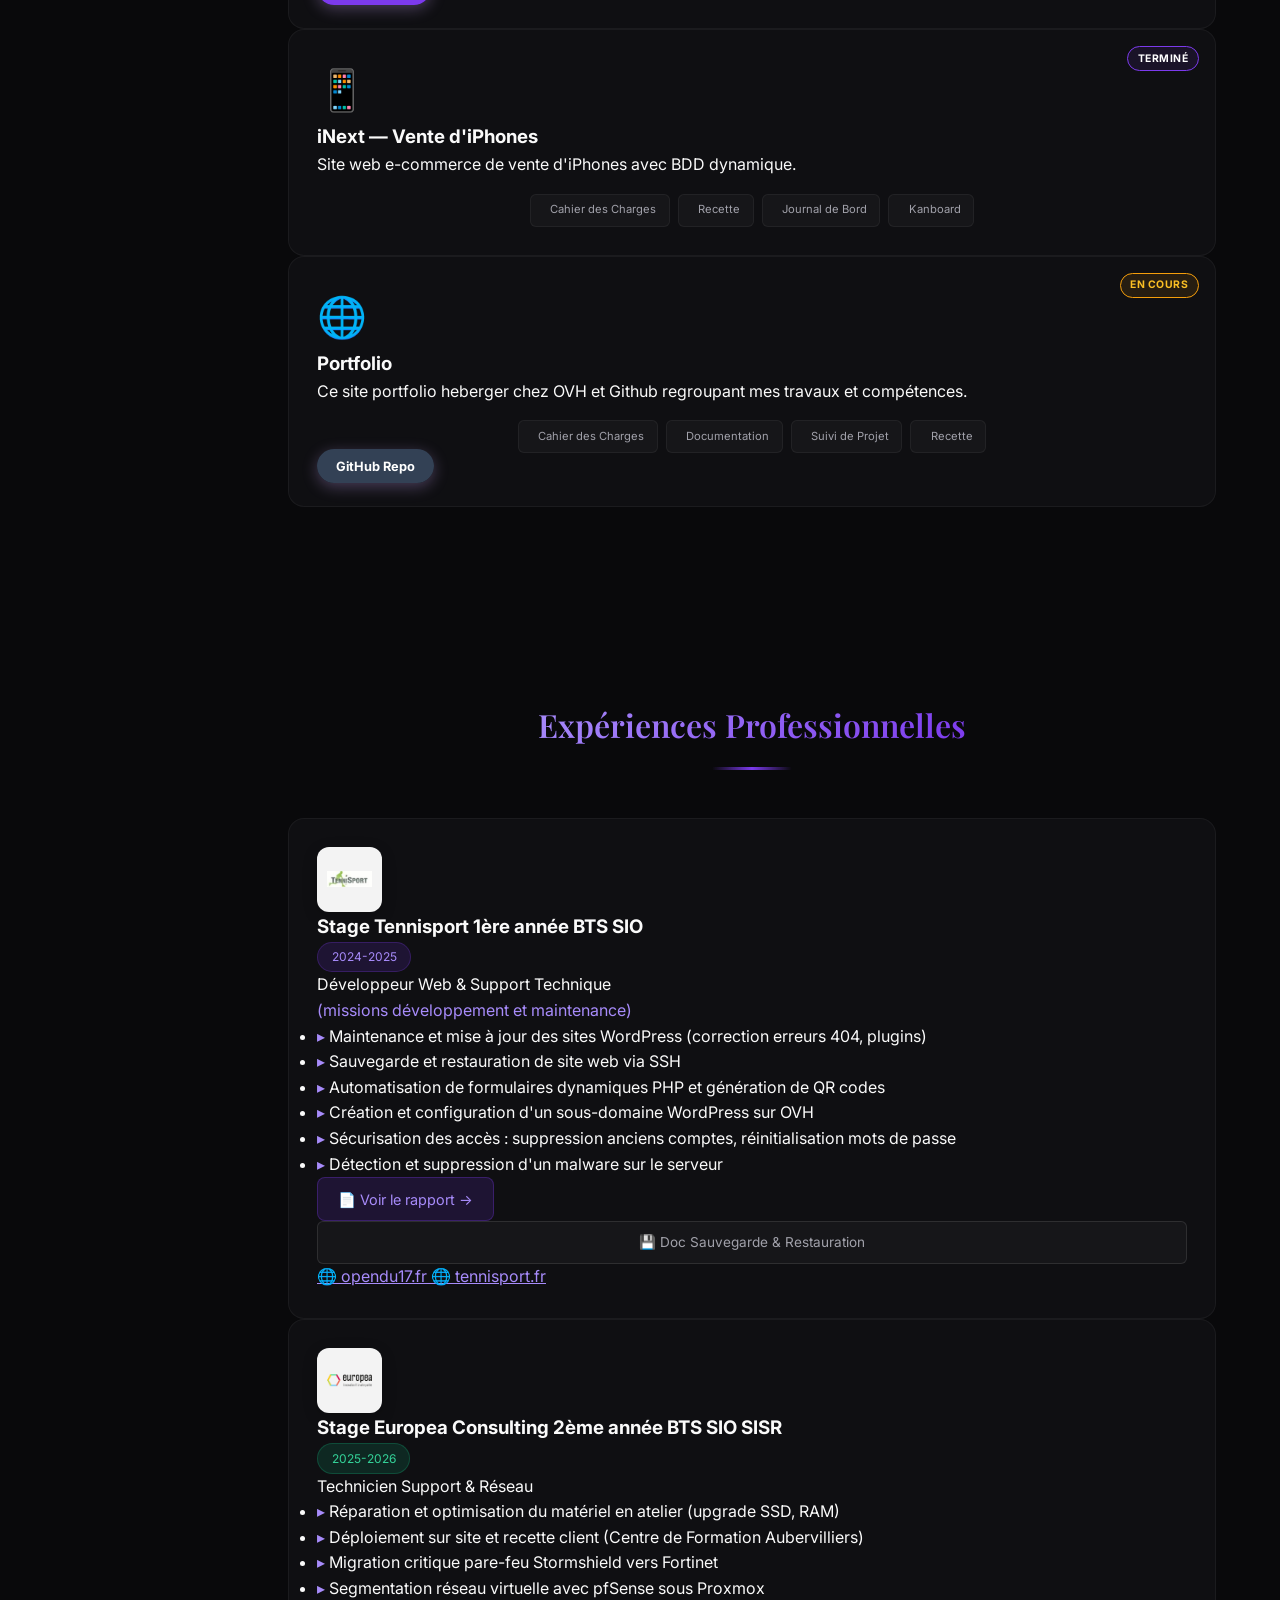
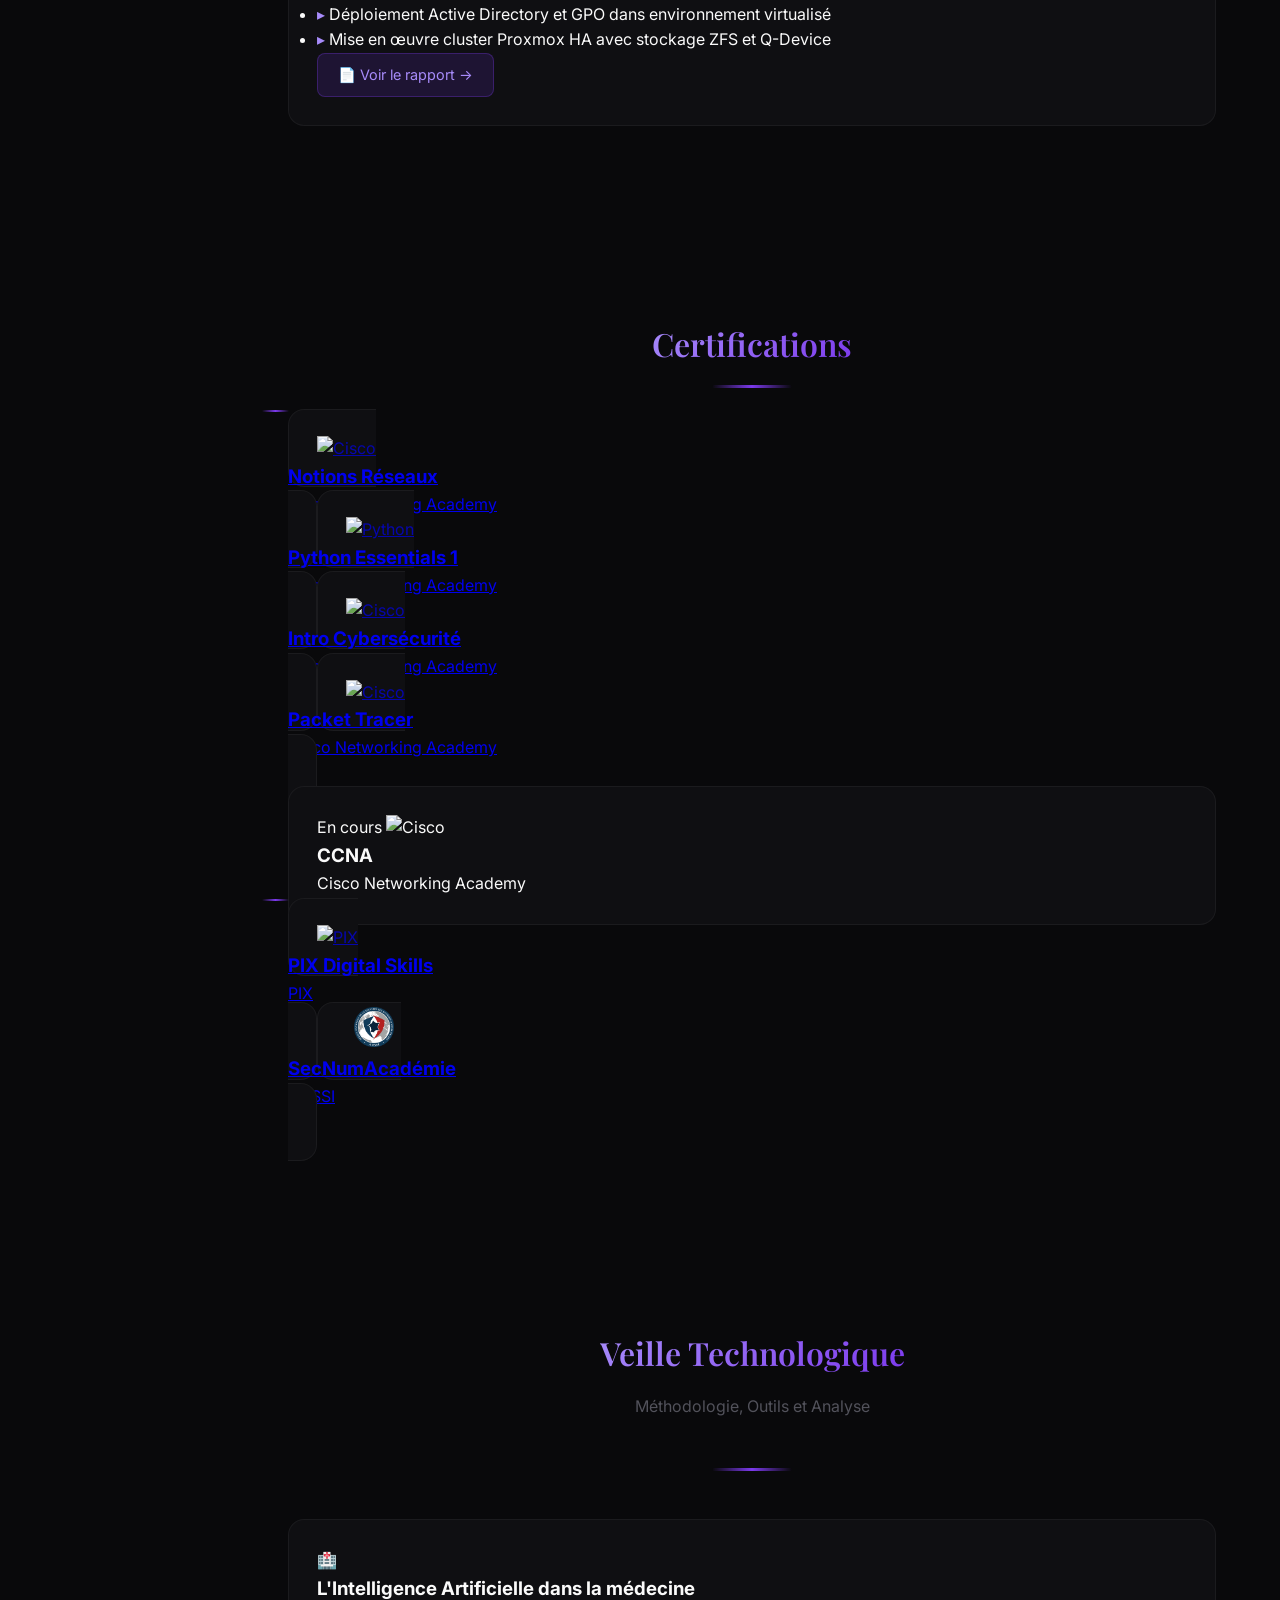
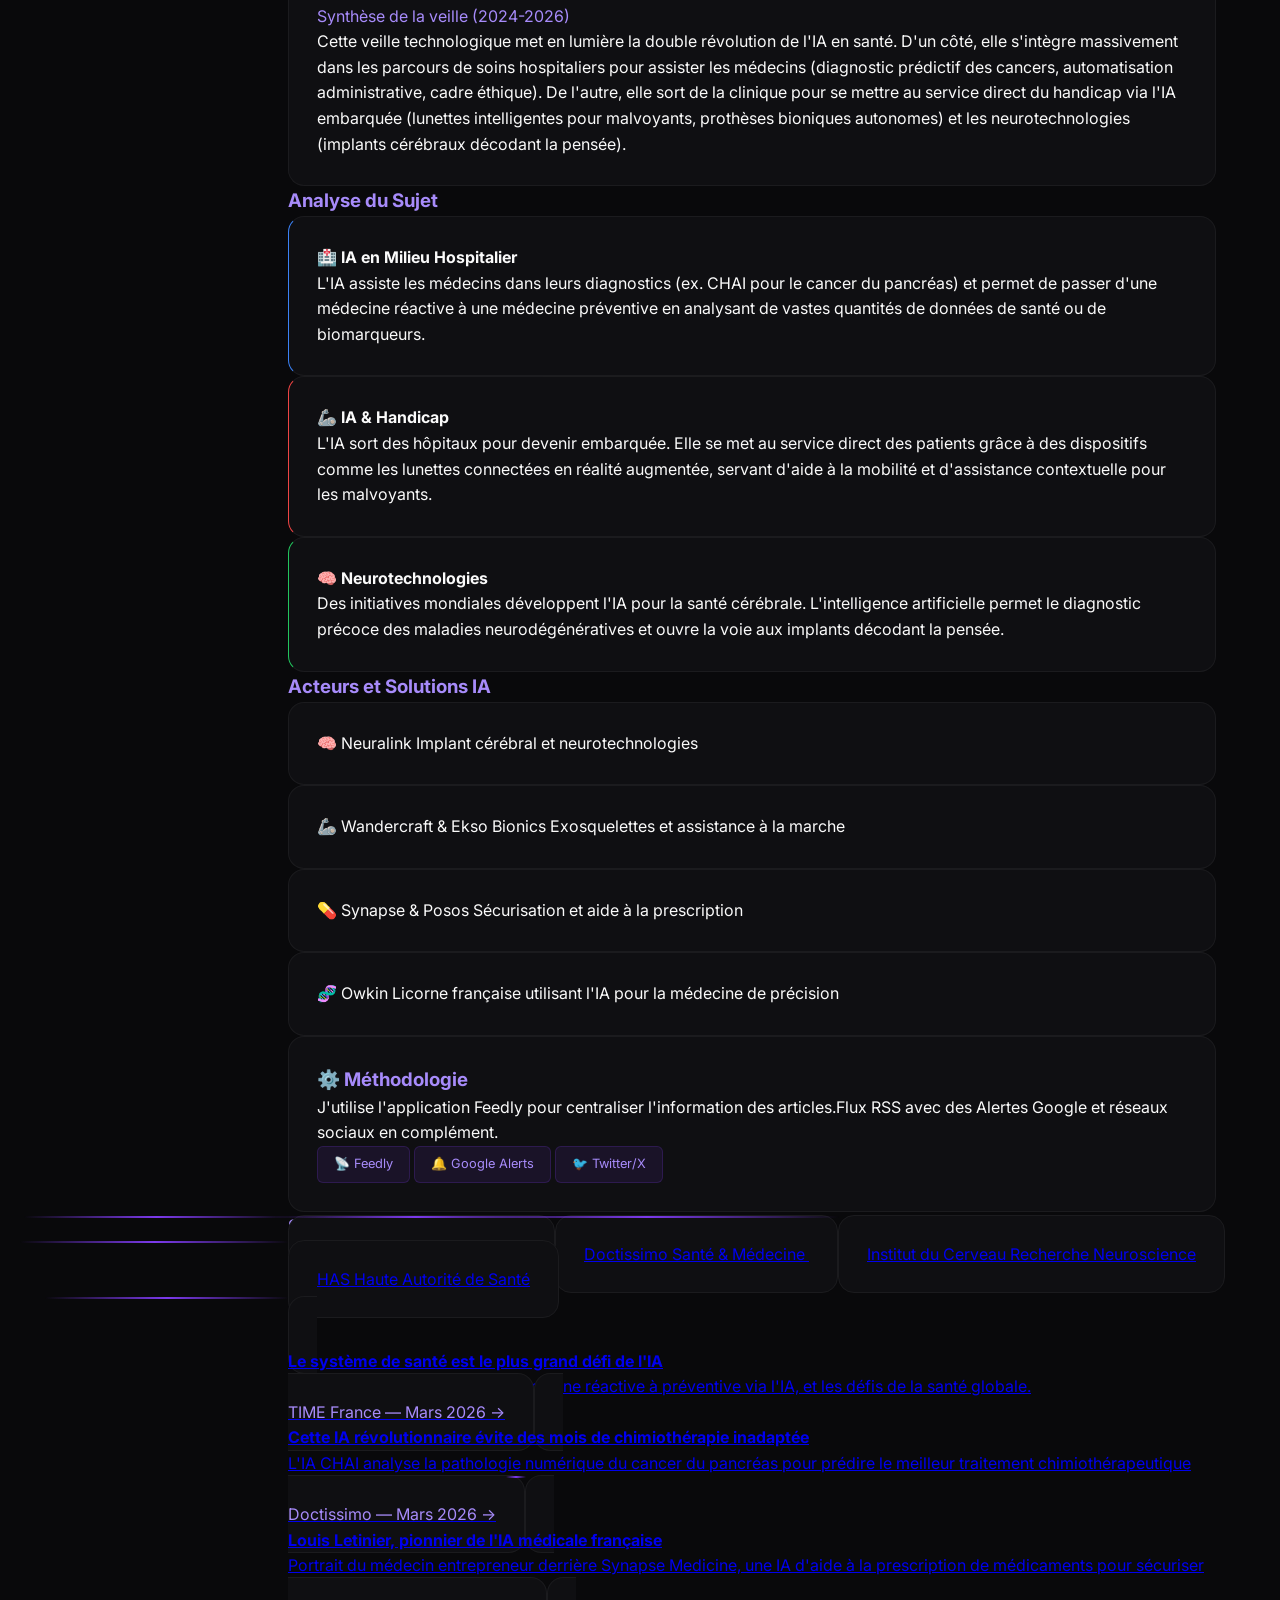
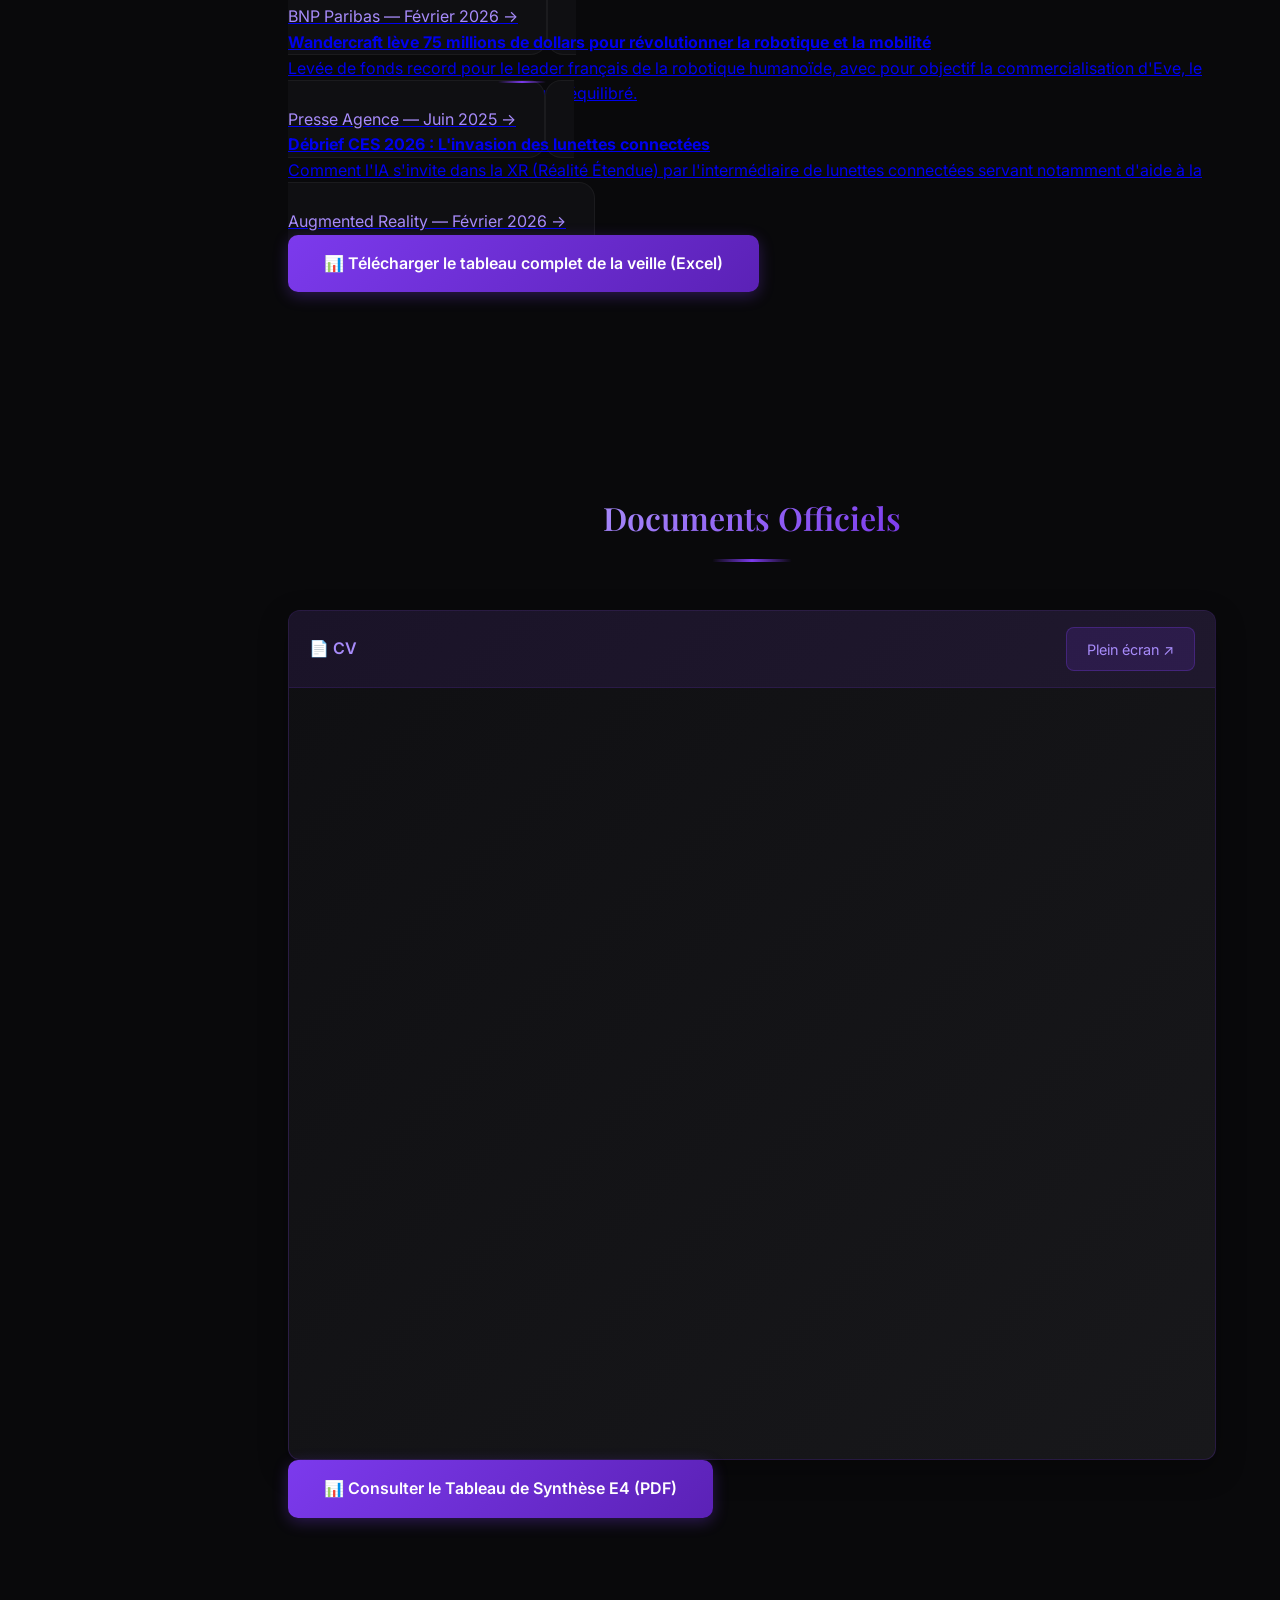
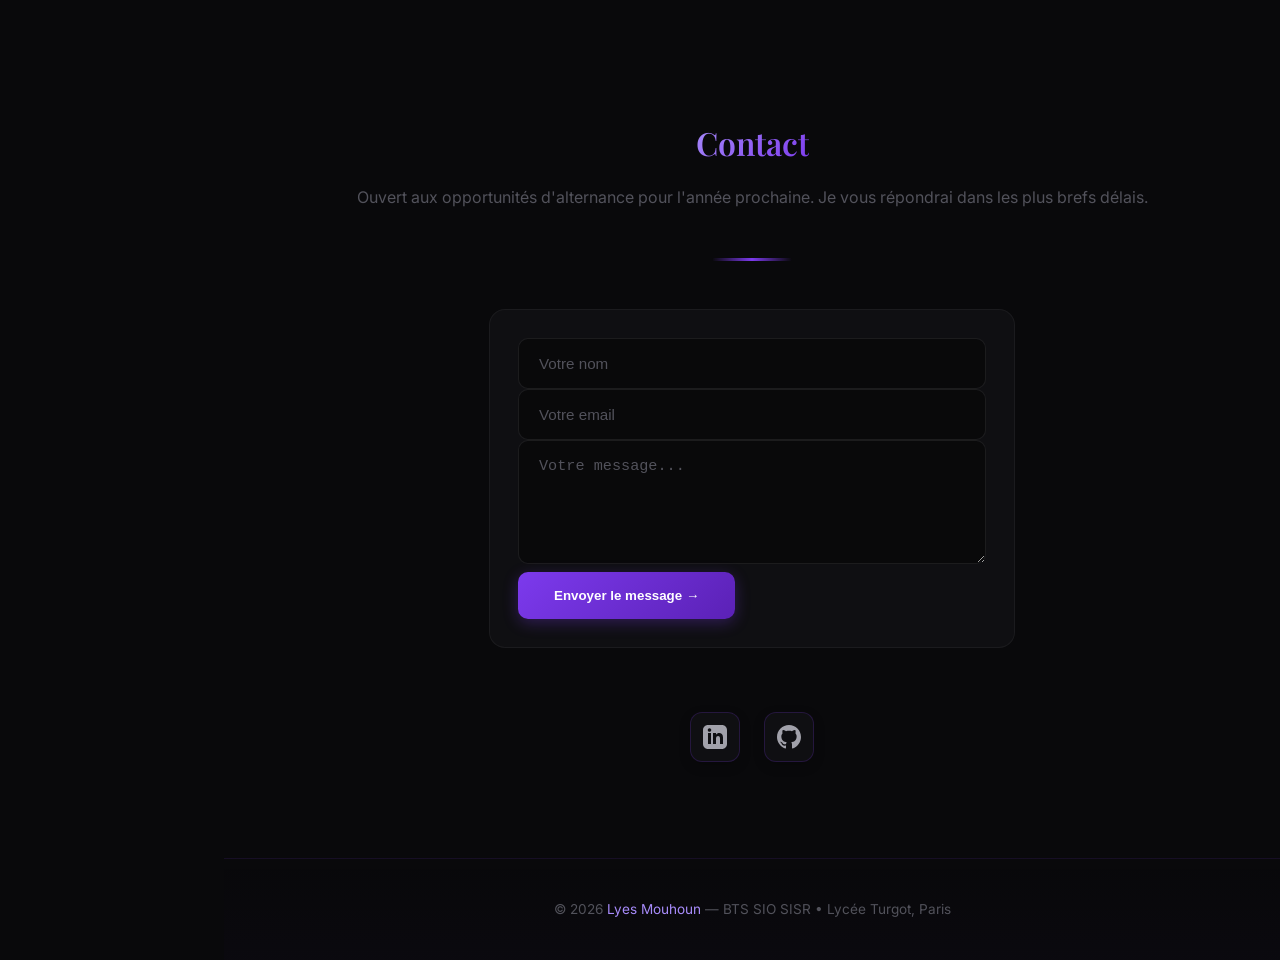
==== commit 803e00b8: "style: rename 'Curriculum Vitae' to 'CV'" ====
--- a/index.html
+++ b/index.html
@@ -1317,7 +1317,7 @@
         <div class="mb-8 stagger-item">
           <div class="pdf-container glow-border" style="height: 850px;">
             <div class="pdf-header">
-              <span class="pdf-title">📄 Curriculum Vitae</span>
+              <span class="pdf-title">📄 CV</span>
               <a href="pdf/officiels/Lyes mouhoun CV.pdf" target="_blank" class="btn-accent text-xs">Plein écran ↗</a>
             </div>
             <iframe src="pdf/officiels/Lyes mouhoun CV.pdf" style="width: 100%; height: 100%; border: none;"></iframe>
